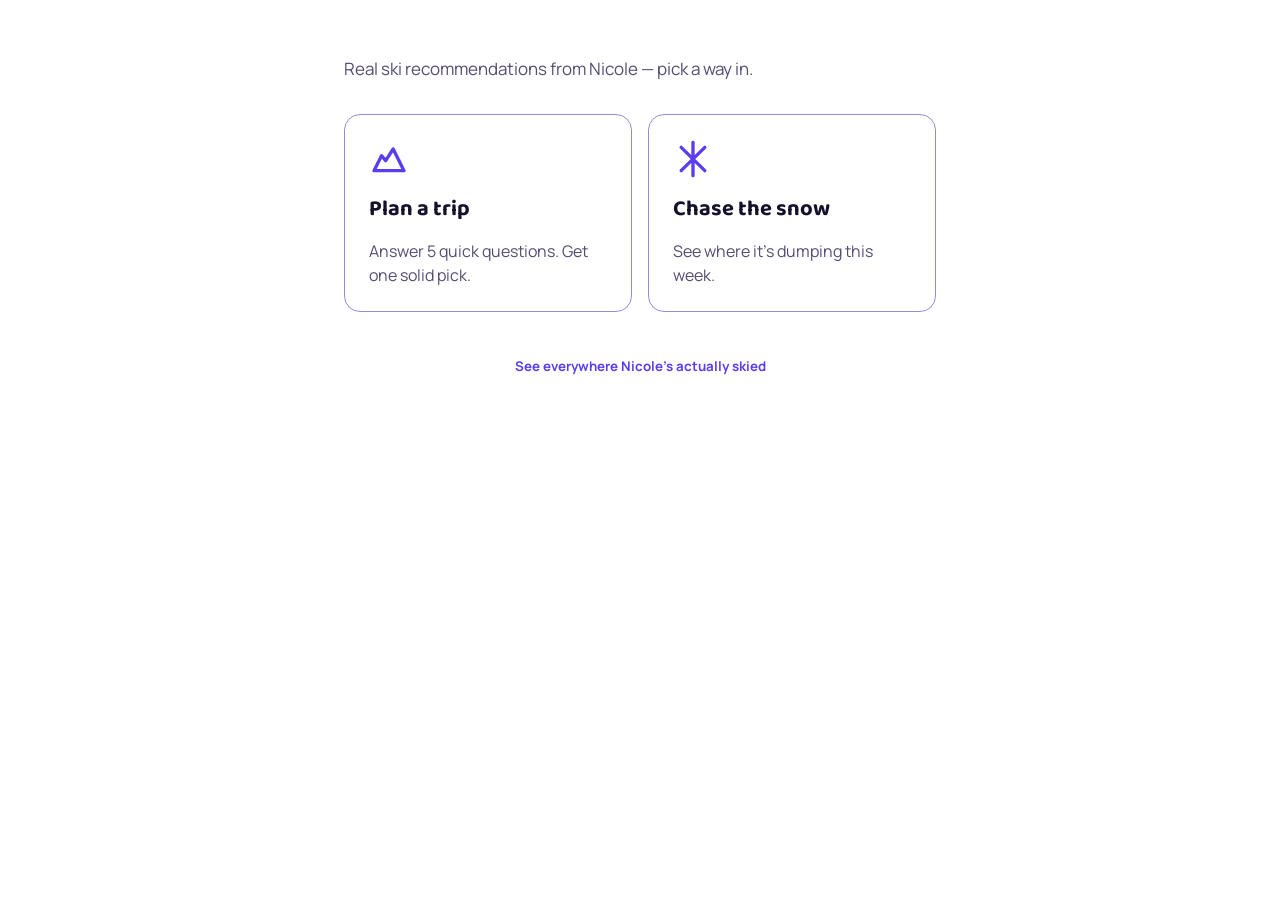
==== rather-be-knee-deep.html @ 970486a0 "Add files via upload" ====
<!doctype html>
<html lang="en">
<head>
<meta charset="utf-8">
<meta name="viewport" content="width=device-width, initial-scale=1">
<title>Rather Be Knee Deep — find your next ski trip</title>
<meta name="description" content="Answer a few quick questions, or see where it's dumping this week — plus everywhere Nicole's actually skied.">

<meta property="og:type" content="website">
<meta property="og:site_name" content="Rather Be Knee Deep">
<meta property="og:title" content="Find your next ski trip">
<meta property="og:description" content="Answer a few quick questions, or see where it's dumping this week — plus everywhere Nicole's actually skied.">
<meta name="twitter:card" content="summary_large_image">
<meta name="twitter:title" content="Find your next ski trip">
<meta name="twitter:description" content="Answer a few quick questions, or see where it's dumping this week — plus everywhere Nicole's actually skied.">

<link rel="preconnect" href="https://fonts.googleapis.com">
<link rel="preconnect" href="https://fonts.gstatic.com" crossorigin>
<link href="https://fonts.googleapis.com/css2?family=Baloo+2:wght@500;600;700;800&family=Manrope:wght@400;500;700&family=IBM+Plex+Mono:wght@500;600&display=swap" rel="stylesheet">

<style>
/* Font fallback stack applies immediately; Google Fonts progressively enhance
   once loaded — the app is fully usable typographically before/without them. */
/* =========================================================================
   Rather Be Knee Deep — styles
   Token architecture: global -> semantic -> component, per visual-system.md
   ========================================================================= */

:root {
  /* Global colour primitives */
  --purple-900: #17102B; --purple-700: #564C72; --purple-500: #9A8ACF;
  --purple-300: #DCD6F0; --purple-100: #F2EFFA;
  --indigo-600: #5B3DF0; --indigo-400: #7F68F3; --indigo-350: #8C78F5;
  --coral-600: #E72400; --coral-500: #FF5A3C;
  --teal-700: #00695C; --teal-600: #008D7B; --teal-400: #00B39A;
  --mint-700: #0B6B4B; --mint-600: #0F8E63; --mint-200: #C9F5DE; --mint-900: #12301F;
  --gold-500: #FFC22B; --gold-700: #75600A; --gold-300: #DCC050;
  --cold-700: #0E7AA6; --cold-600: #0F86B6;
  --warm-700: #AA671A; --warm-600: #C97A1F; --warm-800: #7D4B12;
  --trail-green-700: #1A8655; --trail-green-600: #1C8F5A;
  --trail-blue-600: #1E6FD9; --trail-blue-500: #2E7CE2;
  --night-900: #14101F; --night-800: #1E1830; --night-700: #271F3D;
  --night-500: #675797; --night-300: #2B2440;
  --snow-000: #FFFFFF;
  --mist-100: #F5F2FF; --mist-300: #B8AED6;

  /* Badge-system primitives (badge-system.md §7 "Token evolution") — a
     badge background is a large solid fill, not text, so it runs more
     saturated than the accent.*.text tokens above (those are deliberately
     darkened/desaturated to pass 4.5:1 as running text and would look muddy
     as a sticker). These nine are new global primitives, all neutrals or
     badge-fill variants, none replacing or conflicting with an existing
     semantic token — the badge system borrows the family, not the rules.
     Documented here for the token trail; the badge SVG library itself
     (build/src/badges.js) uses literal hex, not var(), so inline badge
     markup renders identically regardless of stylesheet load timing — see
     badges.js's header comment for why. */
  --mint-500: #16A974; --warm-500: #F0982A; --cold-500: #1AA3DC; --coral-450: #FF4C34;
  --sand-300: #F0C89A; --sand-500: #E0A868; --sand-800: #7A4E28;
  --stone-300: #E7E4DE; --stone-600: #8D897F;
  --brown-700: #6B4423;

  /* Semantic tokens — light mode (default) */
  --bg-page: var(--snow-000);
  --bg-tint: var(--purple-100);
  --bg-surface: var(--snow-000);
  --bg-elevated: var(--snow-000);
  --text-primary: var(--purple-900);
  --text-secondary: var(--purple-700);
  --text-on-brand: #FFFFFF;
  --border-hairline: var(--purple-300);
  --border-interactive: var(--purple-500);
  --border-selected: var(--indigo-600);
  --brand-primary: var(--indigo-600);
  --brand-primary-text: var(--indigo-600);
  --accent-coral-text: var(--coral-600);
  --accent-coral-fill: var(--coral-500);
  --accent-gold: var(--gold-500);
  /* --accent-gold-text: an AA-safe, visually distinct hue for "Nicole's take"
     chip text (M5 fix). This token was referenced by CSS but never defined,
     so it silently fell back to --warm-700 — the exact same colour as the
     crowd-warning flag, defeating the "gold always means Nicole" colour
     rule Jordan (deuteranopia) relies on. gold-700/gold-300 are a deeper,
     more olive/ochre gold than warm-700/warm-600's orange-amber — same
     family as accent.gold, but a distinct, AA-safe hue (raw gold-500 fails
     as text at 1.6:1). */
  --accent-gold-text: var(--gold-700);
  --accent-teal-text: var(--teal-700);
  --accent-mint-text: var(--mint-700);
  --accent-mint-fill: var(--mint-200);
  --accent-cold-text: var(--cold-700);
  --accent-warm-text: var(--warm-700);
  /* --accent-warm-text-tint: M4 contrast fix. --accent-warm-text was
     verified at 4.50:1 against bg.page (white) but the forecast-fallback
     badge actually renders on bg.tint (#F2EFFA), where the same token drops
     to 3.97:1 — below AA. warm-800 clears 4.5:1 on both bg.page and
     bg.tint. */
  --accent-warm-text-tint: var(--warm-800);
  --trail-beginner: var(--trail-green-700);
  --trail-intermediate: var(--trail-blue-600);
  --trail-advanced: var(--text-primary);

  --shadow-sm: 0 1px 2px rgba(23,16,43,0.06), 0 1px 1px rgba(91,61,240,0.05);
  --shadow-md: 0 4px 12px rgba(23,16,43,0.09), 0 2px 4px rgba(91,61,240,0.06);
  --shadow-lg: 0 12px 28px rgba(23,16,43,0.16), 0 4px 10px rgba(91,61,240,0.08);
  --top-highlight: none;

  --radius-sm: 8px; --radius-md: 12px; --radius-lg: 16px; --radius-xl: 20px; --radius-pill: 999px;
  --border-hairline-w: 1px; --border-default-w: 1.5px; --border-selected-w: 2px; --border-focus-w: 3px;

  --dur-instant: 100ms; --dur-fast: 160ms; --dur-base: 220ms; --dur-slow: 360ms;
  --ease-standard: cubic-bezier(0.2, 0, 0, 1);
  --ease-entrance: cubic-bezier(0.16, 1, 0.3, 1);
  --ease-exit: cubic-bezier(0.4, 0, 1, 1);

  --space-1: .25rem; --space-2: .5rem; --space-3: .75rem; --space-4: 1rem;
  --space-5: 1.25rem; --space-6: 1.5rem; --space-8: 2rem; --space-10: 2.5rem;
  --space-12: 3rem; --space-16: 4rem; --space-20: 5rem;

  color-scheme: light;
}

@media (prefers-color-scheme: dark) {
  :root {
    --bg-page: var(--night-900);
    --bg-tint: var(--night-800);
    --bg-surface: var(--night-800);
    --bg-elevated: var(--night-700);
    --text-primary: var(--mist-100);
    --text-secondary: var(--mist-300);
    --border-hairline: var(--night-300);
    --border-interactive: var(--night-500);
    --border-selected: var(--indigo-600);
    --brand-primary: var(--indigo-600);
    /* M4 contrast fix: --indigo-400 (4.61:1) was verified against flat
       bg.page (#14101F) but is actually rendered on bg.tint/elevated
       surfaces (nav active-tab label, "Make your own pick" secondary
       button, "See more of Nicole's picks" link, Nicole's List selected
       filter chip) where it drops to 4.21:1 — below AA. indigo-350 clears
       4.5:1 against night-800 AND night-700, independently verified. */
    --brand-primary-text: var(--indigo-350);
    --accent-coral-text: var(--coral-500);
    --accent-teal-text: var(--teal-600);
    --accent-mint-text: var(--mint-600);
    --accent-gold: var(--gold-500);
    --accent-gold-text: var(--gold-300);
    --accent-cold-text: var(--cold-600);
    --accent-warm-text: var(--warm-600);
    --accent-warm-text-tint: var(--warm-600); /* already ≥4.5:1 on night-800 in dark mode — no separate shift needed */
    --trail-beginner: var(--trail-green-600);
    --trail-intermediate: var(--trail-blue-500);
    --trail-advanced: var(--text-primary);
    --shadow-sm: 0 1px 2px rgba(0,0,0,0.4);
    --shadow-md: 0 4px 12px rgba(0,0,0,0.4);
    --shadow-lg: 0 12px 28px rgba(0,0,0,0.5);
    --top-highlight: 1px solid rgba(245,242,255,0.06);
    color-scheme: dark;
  }
}

/* =========================================================================
   Base / reset
   ========================================================================= */
*, *::before, *::after { box-sizing: border-box; }
html { -webkit-text-size-adjust: 100%; }
body {
  margin: 0;
  background: var(--bg-page);
  color: var(--text-primary);
  font-family: 'Manrope', system-ui, sans-serif;
  font-size: 1rem;
  line-height: 1.5;
  min-height: 100vh;
  overflow-x: hidden;
}
h1, h2, h3, p, dl, dd { margin: 0; }
button { font-family: inherit; color: inherit; }
a { color: var(--brand-primary-text); }
img, svg { display: block; max-width: 100%; }
ul { margin: 0; padding: 0; list-style: none; }
.visually-hidden {
  position: absolute; width: 1px; height: 1px; padding: 0; margin: -1px;
  overflow: hidden; clip: rect(0,0,0,0); white-space: nowrap; border: 0;
}
.skip-link {
  position: absolute; left: var(--space-3); top: -100px; z-index: 200;
  background: var(--brand-primary); color: #fff; padding: var(--space-3) var(--space-4);
  border-radius: var(--radius-md); transition: top var(--dur-fast) var(--ease-standard);
}
.skip-link:focus { top: var(--space-3); }

:focus-visible {
  outline: none;
  box-shadow: 0 0 0 2px var(--bg-page), 0 0 0 5px var(--brand-primary);
  transition: box-shadow var(--dur-instant) var(--ease-standard);
  border-radius: var(--radius-sm);
}

/* Typography tokens */
.display-hero {
  font-family: 'Baloo 2', sans-serif; font-weight: 800;
  font-size: clamp(2rem, 5vw, 2.75rem); line-height: 1.1; letter-spacing: -0.01em;
}
.display-h1 { font-family: 'Baloo 2', sans-serif; font-weight: 700; font-size: clamp(1.625rem, 4vw, 2.125rem); line-height: 1.2; letter-spacing: -0.005em; }
.display-h2 { font-family: 'Baloo 2', sans-serif; font-weight: 700; font-size: clamp(1.3125rem, 3vw, 1.5625rem); line-height: 1.25; letter-spacing: -0.0025em; }
.display-h3 { font-family: 'Baloo 2', sans-serif; font-weight: 600; font-size: clamp(1.0625rem, 2vw, 1.1875rem); line-height: 1.3; }
.body-md { font-family: 'Manrope', sans-serif; font-weight: 400; font-size: 1rem; line-height: 1.5; }
.body-sm { font-family: 'Manrope', sans-serif; font-weight: 500; font-size: .8125rem; line-height: 1.4; }
.label { font-family: 'Manrope', sans-serif; font-weight: 700; font-size: .75rem; line-height: 1.3; letter-spacing: .06em; text-transform: uppercase; }
.data-stat { font-family: 'IBM Plex Mono', monospace; font-weight: 600; font-size: clamp(1.375rem, 3vw, 1.625rem); line-height: 1.2; font-variant-numeric: tabular-nums; }
.data-inline { font-family: 'IBM Plex Mono', monospace; font-weight: 500; font-size: .875rem; line-height: 1.3; font-variant-numeric: tabular-nums; }
.data-label { font-family: 'Manrope', sans-serif; font-weight: 700; font-size: .625rem; line-height: 1.3; letter-spacing: .08em; text-transform: uppercase; color: var(--text-secondary); }

/* =========================================================================
   App shell / nav
   ========================================================================= */
.app-shell { min-height: 100vh; display: flex; flex-direction: column; }
/* C1 fix: 72px was a hardcoded px nav-clearance value while every other
   spacing token in the system is rem-based specifically so it scales with
   zoom (visual-system.md §6). .nav-item's own padding/font-size are
   rem-based and grow at 200% zoom, so a fixed 72px undershot the nav's real
   height and content overlapped it. 4.5rem tracks the same root font-size
   the nav itself scales from. */
.app-main { flex: 1; width: 100%; padding-bottom: calc(4.5rem + var(--space-6)); }
.app-main.no-bottom-nav { padding-bottom: var(--space-6); }
.page-column { max-width: 40rem; margin: 0 auto; padding: var(--space-6) var(--space-4); }
@media (min-width: 768px) { .page-column { padding: var(--space-8) var(--space-6); } }

.top-nav {
  display: none;
}
.bottom-nav {
  position: fixed; left: 0; right: 0; bottom: 0; z-index: 50;
  display: flex; background: var(--bg-surface); border-top: 1.5px solid var(--border-hairline);
  padding-bottom: env(safe-area-inset-bottom, 0);
}
.bottom-nav[hidden] { display: none; }
.nav-item {
  flex: 1; display: flex; flex-direction: column; align-items: center; justify-content: center;
  gap: 2px; min-height: 56px; padding: var(--space-2) var(--space-1);
  background: none; border: none; cursor: pointer; color: var(--text-secondary);
  font-family: 'Manrope', sans-serif; font-weight: 600; font-size: .6875rem;
}
.nav-item[aria-current="page"] { color: var(--brand-primary-text); }
.nav-item svg { width: 22px; height: 22px; }

@media (min-width: 768px) {
  .bottom-nav { display: none; }
  .top-nav {
    display: flex; justify-content: center; gap: var(--space-2);
    background: var(--bg-surface); border-bottom: 1.5px solid var(--border-hairline);
    padding: var(--space-3) var(--space-4);
  }
  .top-nav[hidden] { display: none; }
  .top-nav .nav-item { flex: none; flex-direction: row; min-width: 140px; border-radius: var(--radius-md); }
  .app-main { padding-bottom: var(--space-6); }
}

/* =========================================================================
   Tap-chip / option-card
   ========================================================================= */
.tap-chip {
  display: flex; align-items: center; gap: var(--space-3);
  min-height: 56px; width: 100%; padding: var(--space-3) var(--space-4);
  border-radius: var(--radius-md); border: var(--border-default-w) solid var(--border-interactive);
  background: var(--bg-surface); cursor: pointer; text-align: left;
  transition: box-shadow var(--dur-fast) var(--ease-standard), background-color var(--dur-fast) var(--ease-standard), border-color var(--dur-fast) var(--ease-standard);
}
.tap-chip:hover { border-color: var(--brand-primary); background: var(--bg-tint); box-shadow: var(--shadow-sm); }
.tap-chip--selected {
  border-color: var(--brand-primary); border-width: var(--border-selected-w);
  box-shadow: inset 0 0 0 0 transparent;
  background-color: color-mix(in srgb, var(--brand-primary) 10%, var(--bg-surface));
}
.tap-chip__indicator {
  flex: none; width: 22px; height: 22px; border: 1.5px solid var(--border-interactive);
  display: flex; align-items: center; justify-content: center; color: #fff;
}
.tap-chip__indicator--radio { border-radius: 50%; }
.tap-chip__indicator--check { border-radius: 5px; }
.tap-chip--selected .tap-chip__indicator { background: var(--brand-primary); border-color: var(--brand-primary); }
.tap-chip__indicator svg { width: 13px; height: 13px; opacity: 0; transition: opacity var(--dur-fast) var(--ease-standard); }
.tap-chip--selected .tap-chip__indicator svg { opacity: 1; }
.tap-chip__body { flex: 1; min-width: 0; }
.tap-chip__label { font-family: 'Manrope', sans-serif; font-weight: 400; font-size: 1rem; color: var(--text-primary); }
.tap-chip--selected .tap-chip__label { font-weight: 600; }
.tap-chip__sublabel { font-family: 'Manrope', sans-serif; font-weight: 500; font-size: .8125rem; color: var(--text-secondary); margin-top: 2px; }
.tap-chip:disabled { background: color-mix(in srgb, var(--bg-tint) 60%, transparent); color: var(--text-secondary); border-color: var(--border-hairline); cursor: not-allowed; }

/* C1 fix (200% zoom): fixed device-width media-query breakpoints don't
   react to root-font-size-based zoom — the browser still reports the same
   device px width, so a 2-column rule stayed active even after 200% zoom
   doubled every rem-based padding/font-size, occluding option text behind
   the fixed bottom nav and overflowing the viewport. `auto-fit`/`minmax`
   sizes columns from the actual rendered container width at layout time
   instead of a media query, so it collapses to 1 column automatically
   whenever the real available width shrinks — whether that's a narrow
   device or 200% zoom on a wide one — exactly the pattern visual-system.md
   §6 already used for the stat strip. */
.chip-grid { display: grid; grid-template-columns: 1fr; gap: var(--space-3); }
.chip-grid--2col { grid-template-columns: repeat(auto-fit, minmax(8.75rem, 1fr)); }
.region-grid { display: grid; grid-template-columns: repeat(auto-fit, minmax(8.75rem, 1fr)); gap: var(--space-3); }

@media (prefers-reduced-motion: reduce) {
  .tap-chip { transition: none; }
  .tap-chip__indicator svg { transition: opacity var(--dur-fast) ease; }
}

/* =========================================================================
   Buttons
   ========================================================================= */
.btn {
  display: inline-flex; align-items: center; justify-content: center; gap: var(--space-2);
  min-height: 48px; padding: var(--space-3) var(--space-6);
  border-radius: var(--radius-md); border: 1.5px solid transparent;
  font-family: 'Manrope', sans-serif; font-weight: 700; font-size: 1rem;
  cursor: pointer; transition: background-color var(--dur-fast) var(--ease-standard), opacity var(--dur-fast) var(--ease-standard);
}
.btn-primary { background: var(--brand-primary); color: #fff; }
.btn-primary:hover { background: color-mix(in srgb, var(--brand-primary) 88%, black); }
.btn-secondary { background: transparent; color: var(--brand-primary-text); border-color: var(--border-interactive); }
.btn-secondary:hover { background: var(--bg-tint); }
.btn-text {
  background: none; border: none; color: var(--brand-primary-text); font-weight: 700;
  min-height: 44px; padding: var(--space-2) var(--space-1); cursor: pointer;
}
.btn:disabled { opacity: .5; cursor: not-allowed; }
.btn-block { width: 100%; }
.btn svg { width: 20px; height: 20px; flex: none; }
.inline-icon-sm { display: inline-flex; width: 12px; height: 12px; vertical-align: -1px; }
.inline-icon-sm svg { width: 100%; height: 100%; }

/* =========================================================================
   Progress indicator
   ========================================================================= */
.progress-wrap { display: flex; align-items: center; gap: var(--space-3); margin-bottom: var(--space-6); }
.progress-label { flex: none; font-family: 'Manrope', sans-serif; font-weight: 500; font-size: .8125rem; color: var(--text-secondary); white-space: nowrap; }
.progress-track { flex: 1; display: flex; gap: 4px; }
.progress-segment { flex: 1; height: 6px; border-radius: var(--radius-pill); background: var(--bg-tint); position: relative; overflow: visible; }
.progress-segment__fill {
  position: absolute; inset: 0; border-radius: var(--radius-pill); background: var(--brand-primary);
  transform: scaleX(0); transform-origin: left; transition: transform var(--dur-fast) var(--ease-standard);
}
.progress-segment--complete .progress-segment__fill, .progress-segment--current .progress-segment__fill { transform: scaleX(1); }
.progress-segment__dot {
  position: absolute; top: -6px; left: 50%; width: 6px; height: 6px; margin-left: -3px;
  border-radius: 50%; background: var(--brand-primary); opacity: 0; transition: opacity var(--dur-fast) var(--ease-standard);
}
.progress-segment--current .progress-segment__dot { opacity: 1; }
@media (prefers-reduced-motion: reduce) {
  .progress-segment__fill, .progress-segment__dot { transition: none; }
}

/* =========================================================================
   Quiz step transitions
   ========================================================================= */
.quiz-step { will-change: transform, opacity; }
.quiz-step--out-forward { animation: qs-out-fwd 160ms cubic-bezier(.4,0,1,1) both; }
.quiz-step--in-forward { animation: qs-in-fwd 200ms cubic-bezier(.16,1,.3,1) both; }
.quiz-step--out-backward { animation: qs-out-bwd 160ms cubic-bezier(.4,0,1,1) both; }
.quiz-step--in-backward { animation: qs-in-bwd 200ms cubic-bezier(.16,1,.3,1) both; }
@keyframes qs-out-fwd { to { opacity: 0; transform: translateX(-16px); } }
@keyframes qs-in-fwd { from { opacity: 0; transform: translateX(16px); } to { opacity: 1; transform: translateX(0); } }
@keyframes qs-out-bwd { to { opacity: 0; transform: translateX(16px); } }
@keyframes qs-in-bwd { from { opacity: 0; transform: translateX(-16px); } to { opacity: 1; transform: translateX(0); } }
@media (prefers-reduced-motion: reduce) {
  .quiz-step--out-forward, .quiz-step--out-backward { animation: qs-fade-out 160ms ease both; }
  .quiz-step--in-forward, .quiz-step--in-backward { animation: qs-fade-in 160ms ease both; }
  @keyframes qs-fade-out { to { opacity: 0; } }
  @keyframes qs-fade-in { from { opacity: 0; } to { opacity: 1; } }
}

.quiz-card { display: flex; flex-direction: column; gap: var(--space-5); }
.quiz-title { margin-bottom: var(--space-1); }
.quiz-helper { color: var(--text-secondary); }
.quiz-nav { display: flex; justify-content: space-between; align-items: center; gap: var(--space-3); margin-top: var(--space-4); }

/* =========================================================================
   Splash
   ========================================================================= */
.splash { display: flex; flex-direction: column; gap: var(--space-8); padding-top: var(--space-6); }
.splash-eyebrow { color: var(--text-secondary); font-family: 'Manrope', sans-serif; font-size: 1.0625rem; max-width: 32rem; }
.splash-modes { display: grid; grid-template-columns: 1fr; gap: var(--space-4); }
@media (min-width: 560px) { .splash-modes { grid-template-columns: 1fr 1fr; } }
.mode-card {
  display: flex; flex-direction: column; gap: var(--space-3); text-align: left;
  padding: var(--space-6); border-radius: var(--radius-lg); border: var(--border-default-w) solid var(--border-interactive);
  background: var(--bg-surface); cursor: pointer; min-height: 160px;
  transition: box-shadow var(--dur-fast) var(--ease-standard), border-color var(--dur-fast) var(--ease-standard), background-color var(--dur-fast) var(--ease-standard);
}
.mode-card:hover { border-color: var(--brand-primary); box-shadow: var(--shadow-md); background: var(--bg-tint); }
.mode-card__icon { width: 40px; height: 40px; color: var(--brand-primary-text); }
.mode-card__label { font-family: 'Baloo 2', sans-serif; font-weight: 700; font-size: 1.375rem; }
.mode-card__support { color: var(--text-secondary); }
.splash-footer { text-align: center; }

/* =========================================================================
   Result card — the shareable product
   ========================================================================= */
.result-wrap { max-width: 30rem; margin: 0 auto; padding: var(--space-4); }
@media (min-width: 768px) { .result-wrap { padding: var(--space-6) 0; } }
.result-card {
  background: var(--bg-surface); border-radius: var(--radius-xl); box-shadow: var(--shadow-lg);
  border: var(--border-default-w) solid var(--border-hairline); border-top: var(--top-highlight, var(--border-default-w) solid var(--border-hairline));
  padding: var(--space-5);
}
@media (min-width: 768px) { .result-card { padding: var(--space-8); } }
.attribution { display: flex; align-items: center; gap: var(--space-2); margin-bottom: var(--space-4); }
.attribution__mark { width: 20px; height: 20px; color: var(--brand-primary-text); flex: none; }
.attribution__word { color: var(--text-secondary); }
.result-eyebrow { color: var(--text-secondary); margin-bottom: var(--space-1); }
/* Badge panel — replaces the old wide-landscape illustration-panel. A
   circular die-cut badge has different proportions than the 4:3 illustration
   it replaces (badge-system.md's own framing: "the result card was designed
   around a wide landscape image and a circular badge has different
   proportions"), so this isn't a straight class-for-class swap: instead of
   a full-width rectangle with the image cropped to fill it (`object-fit:
   cover`, which would slice a circle into an off-centre oval), the panel is
   a centered flex stage the badge sits on top of, at its own fixed
   diameter, on a soft tint background so the die-cut edge — including the
   spec's own hairline keyline — reads clearly against the card. Sized at
   the spec's ~200px hero-card scale (badge-system.md §8 "Legibility at
   scale"), with a smaller floor on the narrowest supported width so the
   badge and its surrounding padding never exceed the 320px card. */
.badge-panel {
  display: flex; align-items: center; justify-content: center;
  border-radius: var(--radius-lg); border: var(--border-default-w) solid var(--border-hairline);
  padding: var(--space-4) 0; margin-bottom: var(--space-5); background: var(--bg-tint);
}
/* Tightened per design review (2026-08-03): the badge previously sized off
   viewport width (42vw) against a panel whose actual width tracks the card's
   own padding, not the viewport directly — at 390px that put the badge at
   roughly half the panel's width, leaving a wide ring of dead `--bg-tint`
   space on every side. Sizing off the panel's own content box (%, not vw)
   is the correct relative unit here — the badge now claims most of its
   container regardless of how card/wrap padding shifts at any width, and a
   fixed 1:1 `aspect-ratio` (matching the badge's own 240x240 viewBox) keeps
   height in lockstep with width without a second, independently-guessed
   clamp. Ceiling stays at badge-system.md §8's own 200px hero-card scale —
   this fix reaches that size sooner/more reliably, it doesn't exceed it. */
.badge-panel svg { width: clamp(168px, 78%, 200px); aspect-ratio: 1 / 1; height: auto; display: block; }
@media (min-width: 600px) { .badge-panel svg { width: 200px; height: 200px; } }
.result-headline { margin-bottom: var(--space-5); }
.result-headline .resort-name { color: var(--brand-primary-text); }
.result-headline .location { display: block; color: var(--text-secondary); font-family: 'Manrope', sans-serif; font-weight: 500; font-size: .9375rem; margin-top: var(--space-1); }
.reason-heading { margin-bottom: var(--space-3); }
.reason-list { display: flex; flex-direction: column; gap: var(--space-3); margin-bottom: var(--space-5); }
.reason-bullet { display: flex; gap: var(--space-3); align-items: flex-start; }
.reason-bullet__icon { flex: none; width: 22px; height: 22px; color: var(--brand-primary-text); margin-top: 1px; }
.reason-bullet__text { color: var(--text-primary); }

/* Zoom-round fix: same fixed-px-track bug the C1/critical-fix-#4 pass closed
   for .chip-grid--2col/.region-grid (styles.css, "C1 fix" above), just missed
   on this sibling component built the same round. `minmax(84px, 1fr)` didn't
   grow with root font-size, so at 200% zoom the grid still tried to fit as
   many ~84px-wide (now visually ~42px-equivalent) tracks as before, and
   adjacent tiles' now-much-larger text painted directly on top of each
   other ("2,100ft" over "SKIABLE ACRES") instead of wrapping to fewer
   columns. 5.25rem is the same 84px at the 16px default root, but scales
   with zoom exactly like chip-grid's 8.75rem does. */
.stat-strip {
  display: grid; grid-template-columns: repeat(auto-fit, minmax(5.25rem, 1fr));
  border: var(--border-hairline-w) solid var(--border-hairline); border-radius: var(--radius-md);
  margin-bottom: var(--space-5); overflow: hidden;
}
/* Rebalance (design review, 2026-08-03): this shared class has two call
   sites with genuinely different item-count shapes — the header numeric
   strip always has exactly 4 tiles (vertical drop, skiable acres, average
   snowfall, cost — "Cost" is unconditional, `resort.cost_tier || "—"` in
   buildStatStrip), the terrain-mix strip below it has 1 (null-data
   fallback) or 3. The old fixed `repeat(3,1fr)`/`repeat(4,1fr)` breakpoint
   overrides here forced *every* `.stat-strip` onto the same column count
   regardless of how many tiles it actually held, which defeats
   `auto-fit`'s own built-in behavior of collapsing genuinely-empty tracks —
   the terrain strip's 3 items got stretched into a 4-column track at
   768px+, leaving a permanent empty fourth cell, the same "lone orphan"
   bug class as the header strip's mobile case. Removing the fixed
   overrides here and leaving plain `auto-fit(minmax(5.25rem,1fr))` in place
   lets the terrain strip reflow correctly at any width with no explicit
   breakpoint needed — however many tiles it has, unused tracks collapse to
   zero instead of rendering as a gap. The header strip needs a different,
   item-count-aware treatment (`--quad`, below) precisely because auto-fit's
   width-based column guessing can't guarantee an even 2x2 for a always-4
   grid at in-between widths the way an explicit `repeat()` can. */
/* minmax(0, 1fr), not bare 1fr: a bare `1fr` track is `minmax(auto, 1fr)`,
   and `auto`'s floor is the item's min-content width — at 200% zoom
   (`.stat-tile__value`'s font-size clamp bottoms out at its rem-based
   floor, not its vw-based preferred value, so it grows substantially) a
   tile's own text can force its track wider than the viewport has room
   for, the exact zoom-overflow bug class this file's other grids were
   already fixed against. `minmax(0, 1fr)` lets the track shrink below that
   content size instead; paired with `.stat-tile`'s own `min-width: 0`
   below (needed because a flex/grid item's default automatic minimum size
   is its content size, not zero — the same fix `min-width:0` already
   applies elsewhere in this file for exactly this reason) and
   `.stat-tile__value`'s `overflow-wrap: anywhere` so an unbroken token
   like "3,000" can still wrap as a last resort rather than overflow. */
.stat-strip--quad { grid-template-columns: repeat(2, minmax(0, 1fr)); }
@media (min-width: 600px) {
  .stat-strip--quad { grid-template-columns: repeat(4, minmax(0, 1fr)); }
  .stat-strip--quad .stat-tile:nth-child(2n) { border-right: var(--border-hairline-w) solid var(--border-hairline); }
  .stat-strip--quad .stat-tile:nth-child(3n) { border-right: var(--border-hairline-w) solid var(--border-hairline); }
  .stat-strip--quad .stat-tile:nth-child(4n) { border-right: none; }
}
.stat-tile {
  padding: var(--space-3) var(--space-3); border-right: var(--border-hairline-w) solid var(--border-hairline);
  border-bottom: var(--border-hairline-w) solid var(--border-hairline); min-height: 76px; min-width: 0;
  display: flex; flex-direction: column; justify-content: center; gap: 2px;
}
.stat-tile:nth-child(2n) { border-right: none; }
@media (min-width: 600px) { .stat-tile { border-right: var(--border-hairline-w) solid var(--border-hairline); } .stat-tile:nth-child(3n) { border-right: none; } }
@media (min-width: 768px) { .stat-tile:nth-child(3n) { border-right: var(--border-hairline-w) solid var(--border-hairline); } .stat-tile:nth-child(4n) { border-right: none; } }
.stat-tile__value { color: var(--text-primary); overflow-wrap: anywhere; }
.stat-tile__value .unit { font-family: 'IBM Plex Mono', monospace; font-weight: 500; font-size: .8125rem; margin-left: 2px; }
.stat-tile__value--null { color: var(--text-secondary); }
.stat-tile__sublabel { color: var(--text-secondary); font-family: 'Manrope', sans-serif; font-size: .75rem; }

/* Ski-school evidence disclosure (heuristic-evaluation.md, H2/H6/H10 major
   finding) — an expand-in-place pattern, matching the one already used well
   elsewhere (Nicole's List hot-take preview), rather than a bare label with
   nothing behind it. */
.stat-tile--expandable { padding: 0; }
.stat-tile__expand-btn {
  display: flex; align-items: center; justify-content: space-between; gap: var(--space-2);
  width: 100%; min-height: 44px; padding: var(--space-3); background: none; border: none; cursor: pointer;
  font-family: inherit; text-align: left; color: inherit;
}
.stat-tile__expand-icon { flex: none; width: 16px; height: 16px; color: var(--text-secondary); transition: transform var(--dur-fast) var(--ease-standard); }
.stat-tile__expand-btn[aria-expanded="true"] .stat-tile__expand-icon,
.notes-row__expand-btn[aria-expanded="true"] .stat-tile__expand-icon { transform: rotate(180deg); }
@media (prefers-reduced-motion: reduce) { .stat-tile__expand-icon { transition: none; } }
.stat-tile__basis { color: var(--text-secondary); padding: 0 var(--space-3) var(--space-3); }

/* "Notes" tier (design-critic.md finding 4 fix) — the prose-length fields
   (Crowds, Pass, Ski school, Off the mountain) as a label/value list rather
   than cells forced into a symmetrical grid. Each row's height comes only
   from its own content, so a 7-word caption next to a 2-word one no longer
   produces a shared, uneven row height or a dangling empty grid cell. */
.notes-list { display: flex; flex-direction: column; margin: 0; margin-top: var(--space-3); }
/* Zoom-round fix: the label column was `minmax(5.5rem, 30%)` — a rem-based
   minimum paired with a percentage maximum. Those two bounds don't scale
   together: the row's own pixel width is bounded by the (roughly
   zoom-invariant) viewport, so the 30% maximum stays roughly constant in
   real px regardless of zoom, while 5.5rem doubles at 200% zoom exactly
   like every other rem value in this file. Once the minimum exceeds the
   maximum, CSS grid resolves `minmax()` to the minimum outright (the
   maximum is dropped) — so at 200% zoom the label column ballooned to
   ~176px of a ~244px-wide row, leaving the value column so little space
   that ordinary values ("Usually crowded", "Ikon pass") wrapped one or two
   letters per line: technically zero overflow, but genuinely illegible,
   the same failure mode as the overlap bug just via wrapping instead of
   collision. A single percentage (no rem floor) keeps both columns a
   stable proportion of the row at every zoom level — the label is already
   designed to wrap onto 2-3 lines when it needs to ("Off the mountain"
   already does at normal widths), so there's no regression in letting it
   do that consistently instead of forcing extra width for itself. */
.notes-row {
  display: grid; grid-template-columns: 30% 1fr; gap: var(--space-3);
  align-items: baseline; padding: var(--space-3) 0; border-bottom: var(--border-hairline-w) solid var(--border-hairline);
}
.notes-row:first-child { border-top: var(--border-hairline-w) solid var(--border-hairline); }
.notes-row dt, .notes-row dd { margin: 0; }
/* Grid items default to `min-width: auto` (their content's min-content
   width, not zero) — once a value like "Independent (no multi-resort pass)"
   contains a word wider than its now-stable ~70% column, `min-width: 0`
   lets the column actually shrink to the space the grid gives it instead of
   growing the track to fit the word; `overflow-wrap` then wraps (rather
   than overflows) that one still-too-long word. */
.notes-row dd { color: var(--text-primary); min-width: 0; overflow-wrap: break-word; }
.notes-row__expand-btn {
  display: flex; align-items: center; gap: var(--space-2); width: 100%; min-height: 44px; padding: 0;
  background: none; border: none; cursor: pointer; font-family: inherit; font-size: 1rem; text-align: left; color: inherit;
  /* Zoom-round fix: a flex container's children default to `min-width: auto`
     (content-based) and this button never set `flex-wrap`, so once the
     label column's rem-based minimum (above) leaves this button very little
     room at 200% zoom, its own two children (the label text and the fixed
     16px chevron) refused to shrink below their combined min-content width
     and — with no wrap allowed — the chevron visibly escaped the button's
     box entirely rather than wrapping under the text. `min-width: 0` lets
     the button itself actually take the narrow width it's given;
     `flex-wrap: wrap` is the guaranteed fallback if that's still not enough
     room (chevron drops to its own line rather than escaping sideways). */
  min-width: 0; flex-wrap: wrap;
}
.notes-row__expand-btn > span:first-child { min-width: 0; overflow-wrap: break-word; }
.notes-row__expand-btn .stat-tile__basis, .notes-row .stat-tile__basis { padding: var(--space-2) 0 0; }

.footer-cta { display: flex; flex-direction: column; gap: var(--space-3); align-items: stretch; padding-top: var(--space-2); }
.footer-cta .btn-text { text-align: center; }

/* =========================================================================
   Nicole's Hot Take block
   ========================================================================= */
.hot-take {
  background: var(--bg-tint); border-radius: var(--radius-lg); border: var(--border-default-w) solid var(--accent-gold);
  padding: var(--space-4) var(--space-5); margin-bottom: var(--space-5); position: relative; overflow: hidden;
}
.hot-take__header { display: flex; align-items: center; gap: var(--space-2); margin-bottom: var(--space-3); }
.hot-take__avatar {
  width: 26px; height: 26px; border-radius: 50%; background: var(--accent-gold); color: var(--purple-900);
  display: flex; align-items: center; justify-content: center; font-family: 'Baloo 2', sans-serif; font-weight: 600; font-size: .9375rem; flex: none;
}
.hot-take__label { color: var(--text-secondary); flex: 1; }
.hot-take__rating { color: var(--text-primary); }
.hot-take__quote-mark { position: absolute; top: -6px; left: var(--space-3); font-family: 'Baloo 2', sans-serif; font-size: 4.5rem; color: var(--accent-gold); opacity: .15; line-height: 1; pointer-events: none; }
.hot-take__body { font-family: 'Manrope', sans-serif; font-size: 1.0625rem; line-height: 1.55; color: var(--text-primary); position: relative; }
.hot-take__attribution { display: block; margin-top: var(--space-3); color: var(--text-secondary); font-family: 'Manrope', sans-serif; font-size: .8125rem; }

/* =========================================================================
   Range Readout
   ========================================================================= */
.range-readout { margin-bottom: var(--space-5); border-top: var(--border-hairline-w) solid var(--border-hairline); padding-top: var(--space-5); }
.range-readout__heading { margin-bottom: var(--space-1); }
.range-readout__subline { color: var(--text-secondary); margin-bottom: var(--space-4); }
.range-track { display: flex; gap: 2px; margin: 3.5rem 0 var(--space-2); position: relative; }
.range-seg { flex: 1; height: 8px; border-radius: 2px; position: relative; }
.range-seg__glyph { position: absolute; top: 14px; left: 50%; transform: translateX(-50%); width: 12px; height: 12px; }
.range-bridge-wrap { position: absolute; left: 0; right: 0; top: -10px; height: 6px; }
/* The bridge is one continuous sweep (single transform, per motion-spec §5.1 —
   "one confident, continuous sweep... not two separately animated pieces"),
   but it's painted as two adjoining halves so the strong side can render
   solid while the weak side renders dashed/desaturated — the visual literally
   mirrors the min-max "worse of the two ends" logic instead of hiding it. */
.range-bridge {
  position: absolute; inset: 0; display: flex;
  transform: scaleX(0); transform-origin: left; transition: transform 220ms var(--ease-standard);
}
.range-bridge.is-revealed { transform: scaleX(1); }
.range-bridge__half { flex: 1 1 50%; height: 6px; background: var(--brand-primary); }
.range-bridge__half--floor { border-radius: 3px 0 0 3px; }
.range-bridge__half--ceiling { border-radius: 0 3px 3px 0; }
.range-bridge__half--weak { background: repeating-linear-gradient(90deg, var(--border-interactive) 0 6px, transparent 6px 10px); }
.range-pin {
  position: absolute; top: -38px; display: flex; flex-direction: column; align-items: center; gap: 4px;
  opacity: 0; transition: opacity 120ms var(--ease-standard); transform: translateX(-50%);
  /* Zoom-round fix: without an explicit width here, this flex container
     shrink-wraps to its widest child — the flag, which needs a fixed
     `width` of its own (see .range-pin__flag below) to avoid a separate
     shrink-to-fit bug. That coupling meant this container's own *box*
     (translateX(-50%)'d the same as the flag) still bled past the viewport
     at an edge anchor even after the edge-start/edge-end modifiers
     corrected the flag's own rendered position — an invisible box, but
     still real geometry that grows scrollable overflow. Pinning this
     container to the marker's own width decouples the two: the flag (below)
     still renders whatever width/position it needs to (a flex cross-axis
     item isn't clipped to an undersized container), it just no longer
     drags this element's own layout box along with it.
  */
  width: 14px;
}
.range-pin.is-revealed { opacity: 1; }
/* Zoom-round fix: at 200% zoom (root font-size scaled the same way the rest
   of the type system is, per this file's zoom-fix comments above), the
   floor/ceiling pin labels are positioned off percentage-based anchors that
   don't move, while the label text itself grows in real px as a rem-sized
   font. For most floor/ceiling pairs there's enough anchor-to-anchor
   distance to absorb that growth; for the narrowest possible pair (adjacent
   tiers, e.g. "Never skied" next to "Beginner") there isn't, and the two
   labels render as one garbled overlapping string. `.range-track--tight`
   (added in JS only when floor/ceiling are adjacent — the same "narrowest
   possible gap" condition diagnosed in the review) moves the ceiling label
   to its own vertical band below the track — two labels in different
   vertical bands can never collide horizontally no matter how wide either
   one renders.
   `.range-pin__flag` itself needs a fixed `width` here, not `max-width`: the
   ceiling pin sits at `left: 100%` of its wrapper with nothing to its right,
   and the floor pin at `left: 0%` with nothing to its left — an
   absolutely-positioned, auto-width element in that position shrink-to-fits
   against essentially zero *available* space on the open side. With
   `white-space: normal` that starved shrink-to-fit collapsed "Expert" into a
   vertical single-letter column even at 100% zoom (a real regression caught
   in this round's own screenshot re-check, not a pre-existing bug) — a fixed
   width sidesteps the shrink-to-fit calculation entirely, so wrapping only
   ever happens because the text is actually too long for the box, never
   because the box had nothing to size itself against. */
.range-pin__flag {
  font-family: 'Manrope', sans-serif; font-weight: 700; font-size: .6875rem; color: var(--text-primary);
  width: 6.5rem; white-space: normal; overflow-wrap: break-word; text-align: center; line-height: 1.25;
}
/* Zoom-round fix, edge case found re-verifying the fix above: the outer
   `.range-pin` stays centered on its anchor via `translateX(-50%)` (it must
   — the marker inside it has to sit precisely on the anchor point), but a
   floor pin at the track's own 0% start or a ceiling pin at its 100% end
   (e.g. "Never skied" / "Expert" — common, not just the tight-range case)
   has nothing beyond that edge for a *centered* label to bleed into: half
   the flag's fixed width spilled past the edge of the track, the card, and
   at 200% zoom the viewport itself (confirmed via a per-element viewport
   -containment check, not just page scrollWidth). These two modifiers
   counter-shift the flag only (never the marker) so the label instead grows
   inward from the edge it sits on. */
.range-pin--edge-start .range-pin__flag { transform: translateX(50%); text-align: left; }
.range-pin--edge-end .range-pin__flag { transform: translateX(-50%); text-align: right; }
.range-pin__marker { width: 14px; height: 14px; background: var(--brand-primary); flex: none; }
.range-pin__marker--circle { border-radius: 50%; }
.range-pin__marker--diamond { transform: rotate(45deg); border-radius: 2px; }
.range-track--tight { margin-bottom: 4.5rem; }
.range-track--tight .range-pin--ceiling {
  top: auto; bottom: -2.75rem; flex-direction: column-reverse;
}
.range-warning { display: flex; align-items: center; gap: 4px; font-size: .6875rem; color: var(--accent-warm-text); font-weight: 700; white-space: nowrap; }
.range-sentences { display: flex; flex-direction: column; gap: var(--space-2); margin-top: var(--space-6); }
.range-sentences p { color: var(--text-primary); }
.range-sentences strong { font-weight: 700; }
@media (prefers-reduced-motion: reduce) { .range-bridge, .range-pin { transition: none; } }

/* =========================================================================
   Chase-the-Snow
   ========================================================================= */
.chase-controls { display: flex; flex-wrap: wrap; gap: var(--space-3); margin-bottom: var(--space-5); align-items: center; }
/* Zoom-round fix: a flex item with the default `flex: 0 1 auto` sizes to its
   own content (shrink-to-fit), not to the row it's wrapping onto — so the
   native <select> inside this item (app-chase.js) could grow past the
   viewport at 200% zoom with nothing above it in the ancestor chain ever
   capping it against real available width, even with max-width:100% on the
   select itself (that 100% just resolves against this same shrink-to-fit
   parent, which happily grows to match). Forcing this item to *always* claim
   the full flex-row width breaks that circular sizing and matches the
   layout's own visual intent already visible at 100% zoom (the origin
   picker already reads as a full-width row, not an inline control). */
#chase-origin-control { flex: 1 1 100%; min-width: 0; }
.freshness-badge { display: inline-flex; align-items: center; gap: var(--space-2); padding: var(--space-2) var(--space-3); border-radius: var(--radius-pill); background: var(--bg-tint); margin-bottom: var(--space-4); }
.freshness-badge svg { width: 16px; height: 16px; flex: none; }
.freshness-badge--fallback { border: 1.5px solid var(--accent-warm-text); }
.freshness-badge--fallback .freshness-badge__text { color: var(--accent-warm-text-tint); font-weight: 700; }
.escalation-note { color: var(--text-secondary); margin-top: var(--space-2); }

.chase-list { display: flex; flex-direction: column; }
/* Zoom-round fix: `align-items: center` vertically centers `.chase-row__rank`
   and `.chase-row__badge` against the row's own cross-axis size — fine when
   `.chase-row__main` (the resort name/region/flags) is a single line, but at
   200% zoom a longer name (e.g. "Whistler Blackcomb", "Revelstoke Mountain
   Resort") wraps to two lines and grows the row's height, and a centered
   badge can then land squarely on top of the wrapped second line instead of
   staying clear of it (confirmed: "Typical season" overlapping "Blackcomb").
   `flex-start` keeps rank/badge pinned to the top of the row regardless of
   how tall the name grows — identical at normal zoom (names are one line),
   and never collides once one side wraps taller than the other. */
.chase-row {
  display: flex; align-items: flex-start; gap: var(--space-4); min-height: 72px; padding: var(--space-3) var(--space-1);
  border-bottom: var(--border-hairline-w) solid var(--border-hairline); cursor: pointer; text-decoration: none; color: inherit;
  border-radius: var(--radius-sm);
  transition: background-color var(--dur-fast) var(--ease-standard);
}
.chase-row:hover, .chase-row:focus-visible { background: var(--bg-tint); }
/* Resort badge avatar, list-row scale (badge-system.md §8: 96px = "list
   row"). Replaces the plain numbered-circle rank indicator as the row's
   leading visual — the rank number itself moves into a small pill overlaid
   on the badge's own corner rather than disappearing, so "row 1 vs row 2"
   is still a glance-able visual distinction, not just a v>0 ordered-list
   semantic one. `position:relative` container so the rank pill can anchor
   to it without affecting row flow. */
/* Zoom-round fix (this round): the narrowest-viewport avatar size started at
   56px, which — combined with the row's two rem-based flex gaps doubling at
   200% zoom (root font-size 32px) — squeezed `.chase-row__badge`'s existing
   6rem max-width column 2px past the 390px viewport (confirmed:
   `.chase-row__badge` was already the tightest element in this row before
   the avatar existed at all; the avatar just consumed the last couple of
   spare px). 44px avoids the squeeze with margin to spare while staying
   clearly legible as a small badge. */
.chase-row__avatar { flex: none; width: 44px; height: 44px; position: relative; }
@media (min-width: 480px) { .chase-row__avatar { width: 72px; height: 72px; } }
@media (min-width: 700px) { .chase-row__avatar { width: 96px; height: 96px; } }
.chase-row__avatar svg { width: 100%; height: 100%; display: block; }
.chase-row__rank {
  position: absolute; right: -3px; bottom: -3px; flex: none; width: 20px; height: 20px; border-radius: 50%;
  background: var(--bg-surface); border: var(--border-default-w) solid var(--border-hairline); box-shadow: var(--shadow-sm);
  display: flex; align-items: center; justify-content: center; font-family: 'IBM Plex Mono', monospace; font-weight: 700; font-size: .625rem;
}
@media (min-width: 480px) { .chase-row__rank { right: -4px; bottom: -4px; width: 24px; height: 24px; font-size: .6875rem; } }
/* Zoom-round fix: `.chase-row__main` correctly shrinks (`min-width: 0`), but
   `.chase-row__badge` is `flex: none` with nothing capping its own natural
   width — at 200% zoom, "next 7 days" alone needs ~140px on one line, and an
   unconstrained flex:none item claims that in full rather than wrapping,
   squeezing main down to a genuinely unusable ~34px in the worst rows
   (confirmed). At that width even a single word like "Baker" can't wrap
   (no break opportunity within a word) and overflows main's own box
   sideways, straight into the badge column it was just squeezed to make
   room for. `max-width` here lets the badge's own text wrap onto a second
   line instead of holding its single-line width hostage; `overflow-wrap` on
   the name/region/reason is the same defensive backstop used elsewhere in
   this round for any single word that's still too long for its box. */
.chase-row__main { flex: 1; min-width: 0; }
.chase-row__name { color: var(--text-primary); overflow-wrap: break-word; }
.chase-row__region { color: var(--text-secondary); display: block; overflow-wrap: break-word; }
.chase-row__reason { color: var(--text-secondary); margin-top: 2px; overflow-wrap: break-word; }
.chase-row__flags { display: flex; flex-wrap: wrap; gap: var(--space-2); margin-top: var(--space-2); }
.chase-flag { display: inline-flex; align-items: center; gap: 4px; font-size: .75rem; font-weight: 600; }
.chase-flag--crowd { color: var(--accent-warm-text); }
.chase-flag--nicole { color: var(--accent-gold-text); }
.chase-flag svg { width: 14px; height: 14px; }
.chase-row__badge { flex: none; text-align: right; max-width: 6rem; }
.forecast-badge { display: flex; flex-direction: column; align-items: flex-end; gap: 2px; }
.forecast-badge__top { display: flex; align-items: center; gap: 4px; }
.forecast-badge__icon { width: 16px; height: 16px; flex: none; }
.forecast-badge__inches { font-family: 'IBM Plex Mono', monospace; font-weight: 600; }
.forecast-badge__desc { font-size: .75rem; color: var(--text-secondary); overflow-wrap: break-word; }
.chase-row--excluded { opacity: .55; }

.canada-divider {
  background: var(--bg-tint); border-radius: var(--radius-lg); padding: var(--space-5);
  margin: var(--space-6) 0 var(--space-4); display: flex; gap: var(--space-3); align-items: flex-start;
}
.canada-divider__icon { flex: none; width: 28px; height: 28px; color: var(--text-secondary); }
.canada-divider__body p { color: var(--text-secondary); margin-top: var(--space-1); }
.typical-season-tag {
  font-family: 'Manrope', sans-serif; font-weight: 700; font-size: .625rem; letter-spacing: .08em; text-transform: uppercase;
  color: var(--text-secondary); display: block;
}

/* =========================================================================
   Skeleton loading
   ========================================================================= */
.skeleton-row { height: 72px; border-radius: var(--radius-md); margin-bottom: var(--space-3); position: relative; overflow: hidden; background: var(--bg-tint); }
.skeleton-row::after {
  content: ''; position: absolute; inset: 0; transform: translateX(-100%);
  background: linear-gradient(90deg, transparent, rgba(255,255,255,.35), transparent);
  animation: skeleton-sweep 1400ms linear infinite;
}
@keyframes skeleton-sweep { to { transform: translateX(100%); } }
@media (prefers-reduced-motion: reduce) { .skeleton-row::after { animation: none; display: none; } }
.loading-state { display: flex; flex-direction: column; align-items: center; gap: var(--space-3); padding: var(--space-8) 0; text-align: center; }
.loading-state .btn { margin-top: var(--space-2); }
.loading-spinner { width: 28px; height: 28px; border-radius: 50%; border: 3px solid var(--bg-tint); border-top-color: var(--brand-primary); animation: spin 900ms linear infinite; }
@keyframes spin { to { transform: rotate(360deg); } }
@media (prefers-reduced-motion: reduce) { .loading-spinner { animation: spin 1600ms linear infinite; } }

/* =========================================================================
   Nicole's list
   ========================================================================= */
.nicoleslist-filters { display: flex; flex-wrap: wrap; gap: var(--space-3); margin-bottom: var(--space-5); }
.filter-chip {
  /* M7 fix: 40px min-height / 8px gutter fell below the app's own stated
     44px floor (and its 56px-in-practice convention that every other chip
     in the system ships at) — an isolated miss on the one surface most
     likely to be tapped one-handed. Gutter bumped from --space-2 (8px) to
     --space-3 (12px), matching visual-system.md §7's stated minimum. */
  min-height: 56px; padding: var(--space-2) var(--space-4); border-radius: var(--radius-pill);
  border: var(--border-default-w) solid var(--border-interactive); background: var(--bg-surface); cursor: pointer;
  font-family: 'Manrope', sans-serif; font-weight: 600; font-size: .875rem;
  transition: background-color var(--dur-fast) var(--ease-standard), border-color var(--dur-fast) var(--ease-standard);
  /* Zoom-round fix: this class is also used on Chase-the-Snow's native
     <select id="chase-region-select"> (app-chase.js), which — unlike the
     <button>-based filter chips here — has no CSS width of its own at all,
     so a browser sizes it to its widest <option> text. At 200% zoom that
     text is wide enough in real px to push the whole page well past the
     viewport (measured: 483px wide against a 390px viewport). A <button>
     already wraps/shrinks fine without this; a <select> needs an explicit
     cap on its container's width to do the same. */
  max-width: 100%;
}
.filter-chip--selected { border-color: var(--brand-primary); background: color-mix(in srgb, var(--brand-primary) 12%, var(--bg-surface)); color: var(--brand-primary-text); }
.nicoleslist-intro { color: var(--text-secondary); margin-bottom: var(--space-5); }
.nicoles-badges { display: flex; gap: var(--space-2); flex-wrap: wrap; }
.info-badge {
  display: inline-flex; align-items: center; padding: 2px var(--space-2); border-radius: var(--radius-sm);
  background: var(--bg-tint); color: var(--text-secondary); font-size: .6875rem; font-weight: 700; text-transform: uppercase; letter-spacing: .04em;
}
.tag-row { display: flex; flex-wrap: wrap; gap: var(--space-2); }
.pill-tag { padding: 2px var(--space-3); border-radius: var(--radius-pill); background: var(--bg-tint); color: var(--text-secondary); font-size: .75rem; font-weight: 600; }
.take-preview { display: flex; align-items: flex-start; gap: var(--space-2); width: 100%; background: none; border: none; padding: 0; cursor: pointer; text-align: left; color: var(--text-primary); font-family: inherit; font-size: 1rem; min-height: 44px; }
.take-preview__mark { color: var(--accent-gold); font-family: 'Baloo 2', sans-serif; font-size: 1.5rem; line-height: 1; flex: none; }
/* Finding 6 fix: single-line truncated preview, per visual-system.md §2.8 —
   the string is already JS-truncated (~58 chars), but with no white-space
   handling on the containing element it wrapped into a tall, jagged,
   roughly-one-word-per-line column. min-width: 0 is required for
   text-overflow: ellipsis to work inside a flex child. */
.take-preview__text { display: block; min-width: 0; overflow: hidden; text-overflow: ellipsis; white-space: nowrap; padding-top: 2px; }
.take-empty { color: var(--text-secondary); font-style: normal; }
.take-full { background: var(--bg-tint); border-radius: var(--radius-md); padding: var(--space-3) var(--space-4); border: var(--border-default-w) solid var(--accent-gold); margin-top: var(--space-1); }

/* Nicole's List table (critical fix #3 / M8, finding 5-6): a real <table>
   at every width (see app-nicoles.js) that restyles into one card per row
   below the card breakpoint, instead of forcing a 4-column table into a
   320px viewport. `overflow-x: auto` is a defense-in-depth safety net at
   any width — the actual fix is that content no longer NEEDS to overflow. */
.nicoles-table-scroll { overflow-x: auto; }
.nicoles-table { width: 100%; border-collapse: collapse; table-layout: fixed; }
.nicoles-table__head th {
  text-align: left; padding: var(--space-2); border-bottom: 1.5px solid var(--border-hairline);
}
.nicoles-table__head th:first-child { padding-left: 0; }
.nicoles-table__head th:last-child { padding-right: 0; }
.nicoles-table__row { border-bottom: 1px solid var(--border-hairline); }
.nicoles-table__cell { padding: var(--space-3) var(--space-2); vertical-align: top; }
.nicoles-table__cell--place { padding-left: 0; }
.nicoles-table__cell--take { padding-right: 0; max-width: 220px; }

@media (min-width: 600px) {
  .nicoles-table { table-layout: auto; }
}

/* Below 600px: same <table> markup, restyled to one card per row. Explicit
   `role`s in the markup (table/rowgroup/row/columnheader/cell) keep this a
   real table for AT even though `display: block` on table elements can
   otherwise cause some browser/AT combinations to drop implicit table
   semantics. The column-header row is visually hidden (not display:none,
   so it stays in the accessibility tree) — sighted mobile users instead see
   a `data-label` before each field, generated from CSS content. */
@media (max-width: 599px) {
  .nicoles-table__head {
    position: absolute; width: 1px; height: 1px; padding: 0; margin: -1px;
    overflow: hidden; clip: rect(0,0,0,0); white-space: nowrap; border: 0;
  }
  .nicoles-table, .nicoles-table tbody { display: block; width: 100%; }
  .nicoles-table__row {
    display: block; border: var(--border-default-w) solid var(--border-hairline); border-bottom: var(--border-default-w) solid var(--border-hairline);
    border-radius: var(--radius-lg); padding: var(--space-4); margin-bottom: var(--space-3);
  }
  .nicoles-table__cell {
    display: block; padding: var(--space-1) 0; max-width: none;
  }
  .nicoles-table__cell--place { padding-top: 0; }
  .nicoles-table__cell--take { padding-bottom: 0; }
  .nicoles-table__cell[data-label]::before {
    content: attr(data-label); display: block; margin-top: var(--space-2);
    font-family: 'Manrope', sans-serif; font-weight: 700; font-size: .625rem; letter-spacing: .08em;
    text-transform: uppercase; color: var(--text-secondary);
  }
}

/* =========================================================================
   Toast
   ========================================================================= */
.toast {
  position: fixed; left: 50%; bottom: calc(4.5rem + var(--space-4)); transform: translate(-50%, 8px) ; z-index: 100;
  background: var(--text-primary); color: var(--bg-page); padding: var(--space-3) var(--space-5); border-radius: var(--radius-md);
  opacity: 0; box-shadow: var(--shadow-md); max-width: calc(100vw - 2rem); text-align: center;
  transition: opacity 220ms var(--ease-entrance), transform 220ms var(--ease-entrance);
}
.toast--visible { opacity: 1; transform: translate(-50%, 0); }
.toast--dismissing { transition: opacity 160ms var(--ease-exit); opacity: 0; transform: translate(-50%, 0); }
@media (prefers-reduced-motion: reduce) { .toast, .toast--dismissing { transition: opacity 160ms ease; transform: translate(-50%,0) !important; } }

/* =========================================================================
   Misc / states
   ========================================================================= */
.center-state { text-align: center; padding: var(--space-12) var(--space-4); display: flex; flex-direction: column; align-items: center; gap: var(--space-4); }
.center-state svg { width: 48px; height: 48px; color: var(--text-secondary); }
.data-gap { color: var(--text-secondary); font-style: normal; }
[hidden] { display: none !important; }

.reveal-hidden { opacity: 0; }
@media (min-width: 1024px) {
  .page-column--wide { max-width: 64rem; }
}

</style>
</head>
<body>
<a class="skip-link" href="#app-main">Skip to content</a>
<div id="reveal-announcer" class="visually-hidden" aria-live="polite"></div>
<div id="forecast-status-announcer" class="visually-hidden" aria-live="polite"></div>
<div id="app-toast" class="toast" role="status"></div>

<div class="app-shell">
  <nav class="top-nav" id="top-nav" aria-label="Main" hidden>
    <button class="nav-item" type="button" data-route="plan">
      <span aria-hidden="true"><svg viewBox="0 0 24 24" fill="none" stroke="currentColor" stroke-width="2" stroke-linecap="round" stroke-linejoin="round"><path d="M3 19h18L14.5 6 10 13l-2.5-3L3 19z"/></svg></span><span>Plan</span>
    </button>
    <button class="nav-item" type="button" data-route="chase">
      <span aria-hidden="true"><svg viewBox="0 0 24 24" fill="none" stroke="currentColor" stroke-width="2" stroke-linecap="round"><path d="M12 2v20M4.9 5l14.2 14M4.9 19L19.1 5"/></svg></span><span>Chase</span>
    </button>
    <button class="nav-item" type="button" data-route="nicoles">
      <span aria-hidden="true"><svg viewBox="0 0 24 24" fill="none" stroke="currentColor" stroke-width="2" stroke-linecap="round" stroke-linejoin="round"><path d="M8 6h13M8 12h13M8 18h13M3 6h.01M3 12h.01M3 18h.01"/></svg></span><span>Nicole's List</span>
    </button>
  </nav>

  <main id="app-main" class="app-main" tabindex="-1"></main>

  <nav class="bottom-nav" id="bottom-nav" aria-label="Main" hidden>
    <button class="nav-item" type="button" data-route="plan">
      <span aria-hidden="true"><svg viewBox="0 0 24 24" fill="none" stroke="currentColor" stroke-width="2" stroke-linecap="round" stroke-linejoin="round"><path d="M3 19h18L14.5 6 10 13l-2.5-3L3 19z"/></svg></span><span>Plan</span>
    </button>
    <button class="nav-item" type="button" data-route="chase">
      <span aria-hidden="true"><svg viewBox="0 0 24 24" fill="none" stroke="currentColor" stroke-width="2" stroke-linecap="round"><path d="M12 2v20M4.9 5l14.2 14M4.9 19L19.1 5"/></svg></span><span>Chase</span>
    </button>
    <button class="nav-item" type="button" data-route="nicoles">
      <span aria-hidden="true"><svg viewBox="0 0 24 24" fill="none" stroke="currentColor" stroke-width="2" stroke-linecap="round" stroke-linejoin="round"><path d="M8 6h13M8 12h13M8 18h13M3 6h.01M3 12h.01M3 18h.01"/></svg></span><span>Nicole's List</span>
    </button>
  </nav>
</div>

<script>
// Auto-generated by build/prep_data.py — do not hand-edit, regenerate instead.
const RESORTS = [{"id": "vail-co", "name": "Vail", "state_province": "Colorado", "country": "USA", "nearest_airport": "Denver Intl (DEN)", "airport_drive_time_min": 115, "drive_to_metro": "Denver (~2 hr)", "skiable_acres": 5317, "vertical_drop_ft": 3450, "summit_elevation_ft": 11570, "base_elevation_ft": 8120, "avg_annual_snowfall_in": 354, "terrain_pct": {"beginner": 18, "intermediate": 29, "advanced_expert": 53}, "pass_affiliation": "Epic", "cost_tier": "$$$$", "crowd_level": "brutal", "crowd_weekend_driven": true, "town_vibe": "Purpose-built alpine village, polished and upscale, lively apres, real town feel in Vail Village", "family_ski_school": "strong", "non_ski_activities": "strong", "best_for_tags": ["luxury", "big-vert", "long-groomers", "apres-scene", "family", "easy-flight", "terrain-park"], "season_open": "Mid-Nov", "season_close": "Late Apr", "character_note": "North America's largest single ski mountain by skiable acreage, famous for its Back Bowls.", "confidence": "high", "unverified_fields": [], "pass_note": null, "family_ski_school_basis": "Sourced: Vail Resorts' EpicKids programming and Golden Peak/Bachelor Gulch dedicated beginner terrain are heavily marketed and consistently reviewed well; Vail's ski school is one of the largest and most professionalized in the industry.", "beginner_friendliness": "decent", "beginner_note": "Real dedicated beginner terrain and top-tier ski school, but the overall mountain (53% advanced/expert, the Back Bowls reputation) and Vail Village's size/crowds can overwhelm true first-timers.", "scale": "destination", "aliases": null, "related_resort_id": null, "lat": 39.6403, "lon": -106.3742, "hot_take": null}, {"id": "beaver-creek-co", "name": "Beaver Creek", "state_province": "Colorado", "country": "USA", "nearest_airport": "Eagle County Regional (EGE) / Denver Intl (DEN)", "airport_drive_time_min": 35, "drive_to_metro": "Denver (~2.5 hr)", "skiable_acres": 2082, "vertical_drop_ft": 3340, "summit_elevation_ft": 11440, "base_elevation_ft": 8100, "avg_annual_snowfall_in": 310, "terrain_pct": {"beginner": 19, "intermediate": 43, "advanced_expert": 38}, "pass_affiliation": "Epic", "cost_tier": "$$$$", "crowd_level": "moderate", "crowd_weekend_driven": true, "town_vibe": "Gated, purpose-built luxury village; quieter and more manicured than Vail next door", "family_ski_school": "strong", "non_ski_activities": "strong", "best_for_tags": ["luxury", "family", "long-groomers", "ski-in-ski-out", "quiet"], "season_open": "Late Nov", "season_close": "Mid-Apr", "character_note": "Vail Resorts' most upscale Colorado property, known for free cookies at the base and manicured grooming.", "confidence": "medium", "unverified_fields": ["exact terrain_pct not live-verified"], "pass_note": null, "family_ski_school_basis": "Sourced: Beaver Creek has repeatedly topped ski-media reader polls (SKI Magazine, etc.) for family-friendliness for years; the resort has a purpose-built, gated, ski-in-ski-out village and a dedicated kids-only lift/terrain area (Buckaroo Bowl / Haymeadow area).", "beginner_friendliness": "strong", "beginner_note": "Purpose-built for families -- gentle beginner terrain right at the village, low intimidation factor, and the industry's most consistently awarded family reputation.", "scale": "destination", "aliases": null, "related_resort_id": null, "lat": 39.6042, "lon": -106.5165, "hot_take": {"text": "Bougie (hello escalators), less crowded, good for families, but no real advanced terrain. Great ski school.", "rating": null}}, {"id": "breckenridge-co", "name": "Breckenridge", "state_province": "Colorado", "country": "USA", "nearest_airport": "Denver Intl (DEN)", "airport_drive_time_min": 105, "drive_to_metro": "Denver (~1.75-2 hr)", "skiable_acres": 2908, "vertical_drop_ft": 3398, "summit_elevation_ft": 12998, "base_elevation_ft": 9600, "avg_annual_snowfall_in": 300, "terrain_pct": {"beginner": 14, "intermediate": 31, "advanced_expert": 55}, "pass_affiliation": "Epic", "cost_tier": "$$$", "crowd_level": "brutal", "crowd_weekend_driven": true, "town_vibe": "Real, walkable historic mining town with an active main street; lively, younger, more nightlife than most CO resorts", "family_ski_school": "strong", "non_ski_activities": "strong", "best_for_tags": ["big-vert", "apres-scene", "family", "terrain-park", "easy-flight"], "season_open": "Early Nov", "season_close": "Late May", "character_note": "One of the highest-elevation resort towns in the US, with a lift-served peak above 12,900 ft and a genuinely historic downtown.", "confidence": "medium", "unverified_fields": [], "pass_note": null, "family_ski_school_basis": "Sourced: large, well-resourced ski school with a dedicated beginner base at Peak 8; consistently ranked among top family resorts in ski media.", "beginner_friendliness": "decent", "beginner_note": "Good dedicated learning terrain, but the town's size, crowds (brutal), and the resort's expert-heavy upper mountain (55%) add real intimidation on a busy day.", "scale": "destination", "aliases": null, "related_resort_id": null, "lat": 39.4817, "lon": -106.0384, "hot_take": {"text": "For the bros. BUSY. Cute downtown strip. One of my least favorite places in CO - just too obvious.", "rating": null}}, {"id": "keystone-co", "name": "Keystone", "state_province": "Colorado", "country": "USA", "nearest_airport": "Denver Intl (DEN)", "airport_drive_time_min": 95, "drive_to_metro": "Denver (~1.5-1.75 hr)", "skiable_acres": 3149, "vertical_drop_ft": 3128, "summit_elevation_ft": 12408, "base_elevation_ft": 9280, "avg_annual_snowfall_in": 235, "terrain_pct": {"beginner": 19, "intermediate": 32, "advanced_expert": 49}, "pass_affiliation": "Epic", "cost_tier": "$$$", "crowd_level": "high", "crowd_weekend_driven": true, "town_vibe": "Purpose-built village, condo-heavy, family-oriented, extensive night skiing", "family_ski_school": "strong", "non_ski_activities": "decent", "best_for_tags": ["family", "night-skiing", "beginner-friendly", "drive-to"], "season_open": "Late Oct", "season_close": "Mid-Apr", "character_note": "Colorado's earliest-opening and one of its latest-closing resorts, with the state's largest night-skiing operation.", "confidence": "medium", "unverified_fields": [], "pass_note": null, "family_ski_school_basis": "Sourced: River Run base beginner terrain, extensive night skiing hours that suit family schedules, and an explicit \"beginner-friendly\" reputation in ski media -- already reflected in this dataset's own tags.", "beginner_friendliness": "strong", "beginner_note": "Real dedicated beginner base area, gentle green terrain, and night skiing lets families ski shorter, lower-pressure sessions -- one of the more genuinely beginner-first resorts in Colorado.", "scale": "destination", "aliases": null, "related_resort_id": null, "lat": 39.6061, "lon": -105.9433, "hot_take": {"text": "Great for families, tons of reasonable lodging, no advanced terrain.", "rating": null}}, {"id": "aspen-snowmass-co", "name": "Aspen Snowmass", "state_province": "Colorado", "country": "USA", "nearest_airport": "Aspen/Pitkin County (ASE, limited service) / Denver Intl (DEN)", "airport_drive_time_min": 15, "drive_to_metro": "Denver (~3.5-4 hr, mountain pass driving)", "skiable_acres": 5589, "vertical_drop_ft": 4406, "summit_elevation_ft": 12510, "base_elevation_ft": 8104, "avg_annual_snowfall_in": 300, "terrain_pct": {"beginner": 11, "intermediate": 47, "advanced_expert": 42}, "pass_affiliation": "Ikon", "cost_tier": "$$$$", "crowd_level": "high", "crowd_weekend_driven": false, "town_vibe": "Four distinct mountains (Aspen Mtn, Snowmass, Highlands, Buttermilk) sharing one glamorous, real historic downtown", "family_ski_school": "strong", "non_ski_activities": "strong", "best_for_tags": ["luxury", "apres-scene", "steeps", "big-vert", "family", "terrain-park"], "season_open": "Late Nov", "season_close": "Mid-Apr", "character_note": "A four-mountain complex under one pass; Aspen Mountain has no beginner terrain at all while Buttermilk is dedicated learn-to-ski terrain, an unusually stark internal split.", "confidence": "medium", "unverified_fields": ["combined vertical_drop_ft is Snowmass's (tallest of the four); figures vary by which of the 4 mountains is measured"], "pass_note": null, "family_ski_school_basis": "Sourced: Snowmass's Treehouse Kids' Adventure Center is a widely-cited, well-reviewed dedicated kids facility; note the family infrastructure is concentrated at Snowmass, not Aspen Mountain itself.", "beginner_friendliness": "decent", "beginner_note": "Snowmass side has genuinely good beginner terrain and programs; Aspen Mountain (the town's namesake peak) is much less beginner-suited and more adult/luxury-oriented -- steer families to Snowmass specifically.", "scale": "destination", "aliases": null, "related_resort_id": null, "lat": 39.2084, "lon": -106.949, "hot_take": {"text": "Look beyond the bougie downtown it's a great ski area with variety. Great for a family. Less crowded than Summit County.", "rating": null}}, {"id": "steamboat-co", "name": "Steamboat", "state_province": "Colorado", "country": "USA", "nearest_airport": "Yampa Valley Regional (HDN)", "airport_drive_time_min": 25, "drive_to_metro": "Denver (~3 hr)", "skiable_acres": 3741, "vertical_drop_ft": 3668, "summit_elevation_ft": 10568, "base_elevation_ft": 6900, "avg_annual_snowfall_in": 349, "terrain_pct": {"beginner": 14, "intermediate": 42, "advanced_expert": 44}, "pass_affiliation": "Ikon", "cost_tier": "$$$", "crowd_level": "moderate", "crowd_weekend_driven": false, "town_vibe": "Real Western ranching town with a strong local identity, less polished/glossy than the I-70 resorts", "family_ski_school": "strong", "non_ski_activities": "strong", "best_for_tags": ["tree-skiing", "family", "quiet", "drive-to"], "season_open": "Late Nov", "season_close": "Mid-Apr", "character_note": "Markets its light, dry snow as 'Champagne Powder' (a registered trademark) and has produced more Winter Olympians than any other US town.", "confidence": "medium", "unverified_fields": [], "pass_note": null, "family_ski_school_basis": "Sourced: Steamboat's \"Kids' Vacation Center\" and Steamboat Springs Winter Sports Club heritage give it one of the most established, multi-generational ski-school reputations in Colorado.", "beginner_friendliness": "strong", "beginner_note": "Long, gentle groomed cruisers and a well-regarded kids' program make this one of the more approachable big Colorado resorts for a first-timer family.", "scale": "destination", "aliases": null, "related_resort_id": null, "lat": 40.485, "lon": -106.8317, "hot_take": {"text": "Some great tree skiing. Classic cowboy downtown. A little vanilla and the mountain layout is pretty inefficient. World class ski school.", "rating": null}}, {"id": "telluride-co", "name": "Telluride", "state_province": "Colorado", "country": "USA", "nearest_airport": "Telluride Regional (TEX, small) / Montrose Regional (MTJ)", "airport_drive_time_min": 65, "drive_to_metro": "Not realistically drive-to from a major metro (Denver ~6.5 hr)", "skiable_acres": 2000, "vertical_drop_ft": 4425, "summit_elevation_ft": 13150, "base_elevation_ft": 8725, "avg_annual_snowfall_in": 300, "terrain_pct": {"beginner": 23, "intermediate": 36, "advanced_expert": 41}, "pass_affiliation": "Ikon", "cost_tier": "$$$$", "crowd_level": "low", "crowd_weekend_driven": false, "town_vibe": "National Historic Landmark box-canyon town, genuinely remote, gondola-linked to the newer Mountain Village", "family_ski_school": "strong", "non_ski_activities": "strong", "best_for_tags": ["steeps", "uncrowded", "quiet", "luxury", "big-vert", "tree-skiing"], "season_open": "Late Nov", "season_close": "Early Apr", "character_note": "One of the most remote major US resorts, which keeps crowds low but makes it a fly-and-connect or long-drive trip for most visitors.", "confidence": "high", "unverified_fields": ["vertical_drop_ft and elevations not captured in this session's fetch; figure is trained-knowledge/operator-published", "Note: Telluride publishes both a \"lift-served vertical\" (3,845ft) and a \"total vertical drop\" (4,425ft, hike-to terrain included) -- kept the commonly-cited 4,425ft total figure that matches this dataset's existing value."], "pass_note": null, "family_ski_school_basis": "Sourced: dedicated beginner terrain (The Meadows) at the Mountain Village base is separated from the steep in-town terrain, and the ski school is professionally run and well reviewed.", "beginner_friendliness": "decent", "beginner_note": "The ski school itself is genuinely good, but Telluride's overall reputation and terrain (41% advanced/expert, narrow historic in-town runs, remote box-canyon setting) skew toward experienced skiers -- not the easiest first trip.", "scale": "destination", "aliases": null, "related_resort_id": null, "lat": 37.9375, "lon": -107.8123, "hot_take": null}, {"id": "crested-butte-co", "name": "Crested Butte", "state_province": "Colorado", "country": "USA", "nearest_airport": "Gunnison-Crested Butte Regional (GUC)", "airport_drive_time_min": 30, "drive_to_metro": "Denver (~4.5 hr)", "skiable_acres": 1547, "vertical_drop_ft": 3055, "summit_elevation_ft": 12162, "base_elevation_ft": 9375, "avg_annual_snowfall_in": 300, "terrain_pct": {"beginner": 23, "intermediate": 57, "advanced_expert": 20}, "pass_affiliation": "Epic", "cost_tier": "$$$", "crowd_level": "low", "crowd_weekend_driven": false, "town_vibe": "Colorful, funky, genuinely lived-in Victorian mining town a free shuttle from the mountain; opposite vibe from I-70 corridor", "family_ski_school": "decent", "non_ski_activities": "decent", "best_for_tags": ["steeps", "uncrowded", "quiet", "tree-skiing", "backcountry-access"], "season_open": "Late Nov", "season_close": "Early Apr", "character_note": "Legendary extreme-terrain reputation (birthplace of US extreme skiing competitions) sitting oddly alongside a mellow, low-key town.", "confidence": "high", "unverified_fields": ["Sanity-check note: summit (12,162) minus base (9,375) = 2,787ft, which does not equal the published vertical drop of 3,055ft. This is NOT a data error -- Wikipedia's infobox independently reports the identical 12,162 / 9,375 / 3,055 figures, so this is how Crested Butte's stats are consistently published industry-wide. As at Stowe and Grand Targhee, the discrepancy likely reflects a \"vertical drop\" measured along the actual ski-able fall line/lift system rather than a straight-line summit-minus-base calculation. Left unchanged."], "pass_note": null, "family_ski_school_basis": "Editorial judgment: real, professional ski school exists, but Crested Butte's brand identity is built almost entirely around its \"Extreme Limits\" expert terrain, which is not what a first-time family will experience or be drawn to.", "beginner_friendliness": "decent", "beginner_note": "A genuinely good, low-key learning experience is available at the base, but the resort's whole marketing identity and much of its terrain is aimed at experts -- a family should know this is not what Crested Butte is famous for.", "scale": "destination", "aliases": null, "related_resort_id": null, "lat": 38.8697, "lon": -106.9878, "hot_take": {"text": "Out of the way. Advanced terrain.", "rating": null}}, {"id": "winter-park-co", "name": "Winter Park", "state_province": "Colorado", "country": "USA", "nearest_airport": "Denver Intl (DEN)", "airport_drive_time_min": 90, "drive_to_metro": "Denver (~1.25-1.5 hr, closest major resort to Denver)", "skiable_acres": 3081, "vertical_drop_ft": 3060, "summit_elevation_ft": 12060, "base_elevation_ft": 9000, "avg_annual_snowfall_in": 292, "terrain_pct": {"beginner": 8, "intermediate": 19, "advanced_expert": 73}, "pass_affiliation": "Ikon", "cost_tier": "$$", "crowd_level": "high", "crowd_weekend_driven": true, "town_vibe": "Low-key highway town, less resort polish, easiest day-trip from Denver so it's a locals' mountain on weekends", "family_ski_school": "strong", "non_ski_activities": "decent", "best_for_tags": ["big-vert", "budget", "drive-to", "tree-skiing", "family"], "season_open": "Mid-Nov", "season_close": "Mid-Apr", "character_note": "Colorado's closest major resort to Denver, owned by the City of Denver until 2002 and still the most accessible day trip from the metro.", "confidence": "medium", "unverified_fields": ["terrain_pct skews unusually expert-heavy per operator; worth a second-source check"], "pass_note": null, "family_ski_school_basis": "Sourced: Winter Park pioneered adaptive skiing (National Sports Center for the Disabled is headquartered here) and has a dedicated, well-separated beginner zone (Discovery Park) at the base.", "beginner_friendliness": "decent", "beginner_note": "Discovery Park is a genuinely excellent, separated learning area -- but once past it, 73% of the mountain (including the famous Mary Jane mogul/tree terrain) is advanced/expert, so the easy progression path is short.", "scale": "destination", "aliases": null, "related_resort_id": null, "lat": 39.8868, "lon": -105.7625, "hot_take": null}, {"id": "arapahoe-basin-co", "name": "Arapahoe Basin", "state_province": "Colorado", "country": "USA", "nearest_airport": "Denver Intl (DEN)", "airport_drive_time_min": 110, "drive_to_metro": "Denver (~1.5-2 hr)", "skiable_acres": 1428, "vertical_drop_ft": 2530, "summit_elevation_ft": 13050, "base_elevation_ft": 10520, "avg_annual_snowfall_in": 350, "terrain_pct": {"beginner": 7, "intermediate": 20, "advanced_expert": 73}, "pass_affiliation": "Ikon", "cost_tier": "$$", "crowd_level": "moderate", "crowd_weekend_driven": true, "town_vibe": "No real base village of its own (uses Keystone/Dillon lodging); famously scrappy, parking-lot tailgate apres culture", "family_ski_school": "decent", "non_ski_activities": "thin", "best_for_tags": ["steeps", "spring-skiing", "budget", "uncrowded", "backcountry-access"], "season_open": "Mid-Oct", "season_close": "Early Jun", "character_note": "Regularly the first Colorado resort to open and the last to close, with legendary rowdy parking-lot tailgate apres in 'The Beach.'", "confidence": "high", "unverified_fields": [], "pass_note": null, "family_ski_school_basis": "Editorial judgment: A-Basin has real, well-run programs, but it is explicitly marketed and beloved as a locals'/expert's mountain with almost no lodging or village -- family infrastructure is thin by design.", "beginner_friendliness": "weak", "beginner_note": "Only 7% beginner terrain, no real base village, high elevation (10,520ft base), and a proud \"no-frills expert's mountain\" identity -- a poor first choice for a nervous beginner or young family, however good the actual instruction may be.", "scale": "destination", "aliases": null, "related_resort_id": null, "lat": 39.6425, "lon": -105.8719, "hot_take": {"text": "One of my CO favorites. Extreme terrain, a skiers-ski area (parking lot apr\u00e8s still has vibes).", "rating": null}}, {"id": "wolf-creek-co", "name": "Wolf Creek", "state_province": "Colorado", "country": "USA", "nearest_airport": "Durango-La Plata County (DRO)", "airport_drive_time_min": 90, "drive_to_metro": "Albuquerque (~3.5-4 hr) or Denver (~5 hr)", "skiable_acres": 1600, "vertical_drop_ft": 1604, "summit_elevation_ft": 11904, "base_elevation_ft": 10300, "avg_annual_snowfall_in": 430, "terrain_pct": {"beginner": 20, "intermediate": 35, "advanced_expert": 45}, "pass_affiliation": "Independent", "cost_tier": "$", "crowd_level": "low", "crowd_weekend_driven": false, "town_vibe": "No real base village (uses nearby Pagosa Springs); intentionally undeveloped, no on-mountain lodging or big corporate ownership", "family_ski_school": "decent", "non_ski_activities": "thin", "best_for_tags": ["deep-powder", "budget", "uncrowded", "quiet", "drive-to"], "season_open": "Early Nov", "season_close": "Mid-Apr", "character_note": "Independently, family-owned and famous for the most consistent natural snowfall in Colorado, with no major real-estate development on the mountain.", "confidence": "high", "unverified_fields": [], "pass_note": "Not confirmed on any current multi-resort pass as of this research pass -- verify directly with the resort.", "family_ski_school_basis": "Editorial judgment: locally well-regarded ski school, but the resort has no real base village or family lodging infrastructure -- it is a day-use, drive-to hill.", "beginner_friendliness": "decent", "beginner_note": "20% beginner terrain and a quiet, low-pressure, uncrowded atmosphere genuinely help nervous first-timers, but the remote location and lack of on-site family amenities are real drawbacks.", "scale": "destination", "aliases": null, "related_resort_id": null, "lat": 37.4719, "lon": -106.7916, "hot_take": null}, {"id": "park-city-ut", "name": "Park City Mountain", "state_province": "Utah", "country": "USA", "nearest_airport": "Salt Lake City Intl (SLC)", "airport_drive_time_min": 40, "drive_to_metro": "Salt Lake City (~40 min, very easy)", "skiable_acres": 7300, "vertical_drop_ft": 3226, "summit_elevation_ft": 10026, "base_elevation_ft": 6800, "avg_annual_snowfall_in": 355, "terrain_pct": {"beginner": 15, "intermediate": 54, "advanced_expert": 31}, "pass_affiliation": "Epic", "cost_tier": "$$$", "crowd_level": "brutal", "crowd_weekend_driven": true, "town_vibe": "Real historic mining town (Main Street) merged with a large purpose-built resort base; very polished, lots of second-home development", "family_ski_school": "strong", "non_ski_activities": "strong", "best_for_tags": ["easy-flight", "big-vert", "long-groomers", "apres-scene", "family", "terrain-park"], "season_open": "Mid-Nov", "season_close": "Mid-Apr", "character_note": "The largest single ski resort in the US by acreage after its 2015 merger with Canyons, and the shortest major-resort airport drive in North America.", "confidence": "medium", "unverified_fields": ["vertical/elevation figures are combined post-merger, trained knowledge not live-verified"], "pass_note": null, "family_ski_school_basis": "Sourced: largest single ski area in the US with correspondingly large-scale, well-resourced ski school operations and a dedicated Payday beginner base area.", "beginner_friendliness": "strong", "beginner_note": "Extensive, well-separated beginner terrain right at the main base, easy town access, and heavy investment in family infrastructure make this one of the most reliably beginner-friendly big-name US resorts.", "scale": "destination", "aliases": null, "related_resort_id": null, "lat": 40.6461, "lon": -111.498, "hot_take": null}, {"id": "deer-valley-ut", "name": "Deer Valley", "state_province": "Utah", "country": "USA", "nearest_airport": "Salt Lake City Intl (SLC)", "airport_drive_time_min": 45, "drive_to_metro": "Salt Lake City (~45 min)", "skiable_acres": 4435, "vertical_drop_ft": 3120, "summit_elevation_ft": 9570, "base_elevation_ft": 6450, "avg_annual_snowfall_in": 300, "terrain_pct": null, "pass_affiliation": "Ikon", "cost_tier": "$$$$", "crowd_level": "moderate", "crowd_weekend_driven": true, "town_vibe": "Manicured, skier-only luxury resort adjacent to Park City's Main Street; famously polished grooming and service, ski valets", "family_ski_school": "strong", "non_ski_activities": "strong", "best_for_tags": ["luxury", "skier-only", "long-groomers", "family", "easy-flight"], "season_open": "Early Dec", "season_close": "Mid-Apr", "character_note": "Utah's only skier-only Epic-to-Ikon defector, now roughly doubled in size via the multi-year Mayflower Mountain expansion (2024-25 through at least 2026-27); acreage figures are a moving target during the buildout.", "confidence": "medium", "unverified_fields": ["Deer Valley/Mayflower is a multi-year phased buildout; acreage has grown every season since 2024-25 and will likely grow again for 2027-28+. Reconfirm this figure at the start of every season rather than assuming it is stable.", "avg_annual_snowfall_in (300) not reconfirmed against an operator figure this session -- carried over from prior pass, treat as approximate."], "pass_note": "Limited access (5-7 days), not unlimited.", "family_ski_school_basis": "Sourced: Deer Valley has been a fixture atop ski-media \"best service\" and \"best for families\" rankings for decades; it is skier-only (no snowboarding), which many parents of young beginners find calmer and lower-collision-risk; extensive childcare and kids' ski school infrastructure predate the recent expansion.", "beginner_friendliness": "strong", "beginner_note": "Skier-only policy, groomed-heavy terrain, and best-in-class service culture make this one of the least intimidating high-end resorts for a first family trip -- though it is also the most expensive tier in this dataset.", "scale": "destination", "aliases": null, "related_resort_id": null, "lat": 40.6374, "lon": -111.4783, "hot_take": null}, {"id": "alta-ut", "name": "Alta", "state_province": "Utah", "country": "USA", "nearest_airport": "Salt Lake City Intl (SLC)", "airport_drive_time_min": 45, "drive_to_metro": "Salt Lake City (~40-50 min)", "skiable_acres": 2614, "vertical_drop_ft": 2538, "summit_elevation_ft": 11068, "base_elevation_ft": 8530, "avg_annual_snowfall_in": 547, "terrain_pct": null, "pass_affiliation": "Ikon", "cost_tier": "$$", "crowd_level": "high", "crowd_weekend_driven": true, "town_vibe": "No real town, minimal on-mountain development by design; famously unpretentious, no snowboarding allowed", "family_ski_school": "decent", "non_ski_activities": "thin", "best_for_tags": ["deep-powder", "skier-only", "steeps", "quiet", "budget"], "season_open": "Mid-Nov", "season_close": "Late Apr", "character_note": "One of the snowiest resorts in North America by long-term average, deliberately undeveloped, and skier-only since its founding.", "confidence": "high", "unverified_fields": ["terrain_pct not published/found", "terrain_pct genuinely unavailable: Alta's Wikipedia infobox publishes a percentage breakdown, but it is by mountain ASPECT (north/east/west/south facing) not by difficulty -- do not confuse the two. No operator-published beginner/intermediate/advanced split was found. Left null per the \"never invent\" rule."], "pass_note": null, "family_ski_school_basis": "Editorial judgment: Alta Children's Center provides real, structured kids' instruction, but the resort has no terrain park, is skier-only, and markets itself almost entirely to core powder skiers -- family/beginner infrastructure is a smaller part of its identity than at nearby Park City or Deer Valley.", "beginner_friendliness": "weak", "beginner_note": "Very little marketed beginner terrain, a proud \"expert powder mountain\" culture, no snowboarding, and minimal village infrastructure -- one of the more famous \"great mountain, tough first trip\" cases in this dataset.", "scale": "destination", "aliases": null, "related_resort_id": null, "lat": 40.5884, "lon": -111.6386, "hot_take": null}, {"id": "snowbird-ut", "name": "Snowbird", "state_province": "Utah", "country": "USA", "nearest_airport": "Salt Lake City Intl (SLC)", "airport_drive_time_min": 45, "drive_to_metro": "Salt Lake City (~40-50 min)", "skiable_acres": 2500, "vertical_drop_ft": 3240, "summit_elevation_ft": 11000, "base_elevation_ft": 7760, "avg_annual_snowfall_in": 500, "terrain_pct": {"beginner": 27, "intermediate": 38, "advanced_expert": 35}, "pass_affiliation": "Ikon", "cost_tier": "$$$", "crowd_level": "high", "crowd_weekend_driven": true, "town_vibe": "Dense, brutalist/modernist condo village at the base, no historic town; interconnected with Alta via lift ticket", "family_ski_school": "decent", "non_ski_activities": "decent", "best_for_tags": ["deep-powder", "steeps", "big-vert", "tree-skiing"], "season_open": "Mid-Nov", "season_close": "Late May", "character_note": "Known for a very long season (regularly into late May/June) and a tram that accesses steep, high-alpine terrain minutes from the base.", "confidence": "high", "unverified_fields": ["Confirmed acres/vertical/snowfall via mountaincollective.com and a secondary aggregator (utahskiedge.com); summit/base elevations (11,000/7,760) are internally consistent with the confirmed vertical but were not independently re-verified against snowbird.com directly this session (the operator site returned errors on fetch)."], "pass_note": null, "family_ski_school_basis": "Editorial judgment: real kids' programs exist, but Snowbird's identity -- the aerial tram, steep Cirque terrain, dense concrete-village aesthetic -- is built around expert powder skiing, not family ease.", "beginner_friendliness": "decent", "beginner_note": "27% beginner terrain is a genuinely reasonable share, but the resort's reputation, terrain steepness above the beginner pods, and stark high-alpine village make it feel more intense than its numbers alone suggest.", "scale": "destination", "aliases": null, "related_resort_id": null, "lat": 40.583, "lon": -111.6556, "hot_take": null}, {"id": "solitude-ut", "name": "Solitude", "state_province": "Utah", "country": "USA", "nearest_airport": "Salt Lake City Intl (SLC)", "airport_drive_time_min": 35, "drive_to_metro": "Salt Lake City (~30-40 min)", "skiable_acres": 1200, "vertical_drop_ft": 2494, "summit_elevation_ft": 10488, "base_elevation_ft": 7994, "avg_annual_snowfall_in": 500, "terrain_pct": {"beginner": 10, "intermediate": 40, "advanced_expert": 50}, "pass_affiliation": "Ikon", "cost_tier": "$$", "crowd_level": "moderate", "crowd_weekend_driven": true, "town_vibe": "Small purpose-built village, noticeably quieter than neighboring Alta/Snowbird/Brighton in the same canyon", "family_ski_school": "decent", "non_ski_activities": "decent", "best_for_tags": ["deep-powder", "quiet", "uncrowded", "tree-skiing"], "season_open": "Late Nov", "season_close": "Mid-Apr", "character_note": "The most low-key of the four Big Cottonwood/Little Cottonwood Canyon resorts despite similar snowfall to its famous neighbors.", "confidence": "high", "unverified_fields": [], "pass_note": null, "family_ski_school_basis": "Editorial judgment: small, low-key resort with real but modest-scale programs; the low crowds are a genuine plus for a nervous beginner even though marketed beginner terrain is thin.", "beginner_friendliness": "decent", "beginner_note": "Only 10% beginner terrain is a real limitation, but Solitude's quiet, uncrowded atmosphere (its whole brand) reduces the collision-and-overwhelm stress that makes big resorts hard for first-timers.", "scale": "destination", "aliases": null, "related_resort_id": null, "lat": 40.6199, "lon": -111.5919, "hot_take": null}, {"id": "powder-mountain-ut", "name": "Powder Mountain", "state_province": "Utah", "country": "USA", "nearest_airport": "Salt Lake City Intl (SLC)", "airport_drive_time_min": 70, "drive_to_metro": "Salt Lake City (~1-1.25 hr)", "skiable_acres": 8464, "vertical_drop_ft": 2522, "summit_elevation_ft": 9422, "base_elevation_ft": 6900, "avg_annual_snowfall_in": 220, "terrain_pct": {"beginner": 25, "intermediate": 40, "advanced_expert": 35}, "pass_affiliation": "Independent", "cost_tier": "$$$", "crowd_level": "low", "crowd_weekend_driven": false, "town_vibe": "No real town; largely a private membership/real-estate club (Summit Powder Mountain) alongside public day skiing", "family_ski_school": "weak", "non_ski_activities": "thin", "best_for_tags": ["deep-powder", "uncrowded", "quiet", "backcountry-access"], "season_open": "Early Dec", "season_close": "Early Apr", "character_note": "By skiable acreage one of the largest resorts in the US, but the bulk of it is lightly lift-served or hike/cat-access, keeping it uncrowded.", "confidence": "medium", "unverified_fields": ["summit/base elevation not confirmed; snowfall not confirmed", "The 8,464-acre figure is the resort's own widely-cited marketing total, but it bundles three very different terrain tiers: ~3,125 acres of pure lift-served terrain, ~4,832 acres of \"lift-accessible\" terrain requiring a paid snowcat + boot hike, and 507 acres of guided-only Adventure Terrain (source: Men's Journal profile citing resort figures). A family/beginner audience will realistically only ever ski the ~3,125-acre lift-served core. Recommend surfacing this distinction in the UI rather than showing 8,464 acres unqualified."], "pass_note": null, "family_ski_school_basis": "Editorial judgment: minimal base village, no meaningful childcare infrastructure, and a culture built around snowcat/hike-to powder access for experienced skiers -- family/beginner support is not part of the resort's identity.", "beginner_friendliness": "weak", "beginner_note": "The vast majority of the famous 8,464-acre footprint is snowcat- or hike-accessed terrain unsuitable for beginners; only the small lift-served core is realistic for a first-timer, and the resort is not set up for family logistics.", "scale": "destination", "aliases": null, "related_resort_id": null, "lat": 41.3797, "lon": -111.7838, "hot_take": null}, {"id": "snowbasin-ut", "name": "Snowbasin", "state_province": "Utah", "country": "USA", "nearest_airport": "Salt Lake City Intl (SLC)", "airport_drive_time_min": 50, "drive_to_metro": "Salt Lake City (~45-55 min, near Ogden)", "skiable_acres": 3000, "vertical_drop_ft": 2900, "summit_elevation_ft": 9350, "base_elevation_ft": 6450, "avg_annual_snowfall_in": 300, "terrain_pct": {"beginner": 8, "intermediate": 32, "advanced_expert": 60}, "pass_affiliation": "Ikon", "cost_tier": "$$$", "crowd_level": "low", "crowd_weekend_driven": true, "town_vibe": "No real base village; day-trip mountain with unusually upscale on-mountain lodges left over from hosting 2002 Olympic downhill events", "family_ski_school": "decent", "non_ski_activities": "thin", "best_for_tags": ["uncrowded", "big-vert", "luxury", "quiet", "budget"], "season_open": "Late Nov", "season_close": "Mid-Apr", "character_note": "Hosted the 2002 Winter Olympics downhill and Super-G, and is known for unusually elegant on-mountain day lodges relative to its low crowds.", "confidence": "high", "unverified_fields": ["terrain_pct sourced from onthesnow.com; a competing secondary source (theavantski.com) reported 18% beginner / 53% intermediate / 29% advanced-expert instead. Neither is the operator's own published breakdown (snowbasin.com mountain-stats page 404'd this session). Treat with moderate confidence."], "pass_note": "Limited access (5-7 days).", "family_ski_school_basis": "Editorial judgment: no dedicated marketed \"kids' village\" the way Deer Valley or Beaver Creek have, but the resort's famously low crowds, upscale/comfortable day lodges (Olympic-legacy architecture), and easy Salt Lake day-trip distance are real, underrated family pluses.", "beginner_friendliness": "decent", "beginner_note": "8% beginner terrain is on the thin side, but low crowds and unusually nice on-mountain facilities make the learning experience itself pleasant even if progression terrain is limited.", "scale": "destination", "aliases": null, "related_resort_id": null, "lat": 41.216, "lon": -111.857, "hot_take": null}, {"id": "jackson-hole-wy", "name": "Jackson Hole", "state_province": "Wyoming", "country": "USA", "nearest_airport": "Jackson Hole (JAC)", "airport_drive_time_min": 15, "drive_to_metro": "Not realistically drive-to from a major metro (Salt Lake City ~4.5-5 hr)", "skiable_acres": 3000, "vertical_drop_ft": 4139, "summit_elevation_ft": 10450, "base_elevation_ft": 6311, "avg_annual_snowfall_in": 459, "terrain_pct": {"beginner": 10, "intermediate": 40, "advanced_expert": 50}, "pass_affiliation": "Ikon", "cost_tier": "$$$$", "crowd_level": "high", "crowd_weekend_driven": false, "town_vibe": "Real Western town (Jackson) 12 miles from purpose-built Teton Village base; rugged/authentic, not manicured", "family_ski_school": "decent", "non_ski_activities": "strong", "best_for_tags": ["steeps", "big-vert", "deep-powder", "backcountry-access", "luxury"], "season_open": "Early Dec", "season_close": "Mid-Apr", "character_note": "One of the largest continuous vertical drops in North America (4,139 ft via the Aerial Tram) and a reputation as one of the most expert-skewed major resorts in the US.", "confidence": "high", "unverified_fields": ["base_elevation_ft from trained knowledge, not captured in this session's fetch"], "pass_note": null, "family_ski_school_basis": "Sourced: Jackson Hole's \"Camp Jackson\" kids' program and Eagle's Rest beginner base area are genuinely well-run and well-reviewed -- the ski school itself is a real strength.", "beginner_friendliness": "weak", "beginner_note": "This is the dataset's clearest case of a famous resort that is NOT a good beginner match: only 10% beginner terrain, a mountain-wide reputation built on Corbet's Couloir and extreme terrain, and a steep, high-consequence overall character. A good ski school does not offset the intimidation factor of the mountain itself.", "scale": "destination", "aliases": null, "related_resort_id": null, "lat": 43.5875, "lon": -110.8279, "hot_take": null}, {"id": "grand-targhee-wy", "name": "Grand Targhee", "state_province": "Wyoming", "country": "USA", "nearest_airport": "Jackson Hole (JAC), over Teton Pass", "airport_drive_time_min": 75, "drive_to_metro": "Idaho Falls, ID (~1.5 hr) is the practical drive-to metro", "skiable_acres": 2602, "vertical_drop_ft": 2270, "summit_elevation_ft": 10230, "base_elevation_ft": 7851, "avg_annual_snowfall_in": 500, "terrain_pct": {"beginner": 10, "intermediate": 70, "advanced_expert": 20}, "pass_affiliation": "Mountain Collective", "cost_tier": "$$", "crowd_level": "low", "crowd_weekend_driven": false, "town_vibe": "No real town, small standalone base village on the quiet (Idaho-facing) side of the Tetons; deliberately low-key vs. Jackson Hole over the pass", "family_ski_school": "decent", "non_ski_activities": "thin", "best_for_tags": ["deep-powder", "uncrowded", "quiet", "family", "budget"], "season_open": "Late Nov", "season_close": "Early Apr", "character_note": "Sits on the quiet backside of the Tetons a mountain pass away from Jackson Hole, with comparable snow totals and a fraction of the crowd and price.", "confidence": "high", "unverified_fields": ["Sanity-check note: summit (10,230) minus base (7,851) = 2,379ft, which does not exactly equal the published vertical drop of 2,270ft. Both the summit (Fred's Mountain, 10,230ft) and vertical (2,270ft) are independently well-established, commonly-repeated figures; Wikipedia's infobox confirms vertical (2,270) and base (7,851) but does not give a summit figure to cross-check directly. As at Stowe and Crested Butte, likely reflects lift-served vertical vs. straight elevation span. Left unchanged rather than force a reconciliation that would itself be a guess."], "pass_note": "Frequently and incorrectly assumed to be Ikon because of its Jackson Hole ownership ties -- it is not.", "family_ski_school_basis": "Editorial judgment: genuinely low-key, uncrowded, family-oriented alternative to its more famous neighbor Jackson Hole; already tagged \"family\" in this dataset.", "beginner_friendliness": "decent", "beginner_note": "Only 10% beginner terrain, but an unusual 70% intermediate share means the mountain is a gentle, confidence-building progression once past the basics -- less intimidating in character than its Teton-range neighbor.", "scale": "destination", "aliases": null, "related_resort_id": null, "lat": 43.7904, "lon": -110.9575, "hot_take": null}, {"id": "big-sky-mt", "name": "Big Sky", "state_province": "Montana", "country": "USA", "nearest_airport": "Bozeman Yellowstone Intl (BZN)", "airport_drive_time_min": 50, "drive_to_metro": "Bozeman (~45-50 min)", "skiable_acres": 5850, "vertical_drop_ft": 4350, "summit_elevation_ft": 11166, "base_elevation_ft": 6800, "avg_annual_snowfall_in": 400, "terrain_pct": {"beginner": 15, "intermediate": 25, "advanced_expert": 60}, "pass_affiliation": "Ikon", "cost_tier": "$$$", "crowd_level": "moderate", "crowd_weekend_driven": false, "town_vibe": "Purpose-built, still growing/under-construction feel; noticeably less crowded than its size and terrain would suggest", "family_ski_school": "strong", "non_ski_activities": "strong", "best_for_tags": ["big-vert", "steeps", "uncrowded", "luxury", "family"], "season_open": "Late Nov", "season_close": "Mid-Apr", "character_note": "One of the largest ski areas in the US by acreage with a 4,350 ft vertical, yet regularly cited as uncrowded relative to comparable Colorado/Utah resorts.", "confidence": "high", "unverified_fields": ["avg_annual_snowfall_in and terrain_pct from trained knowledge, not captured in this session's fetch"], "pass_note": null, "family_ski_school_basis": "Editorial judgment, tempered: Big Sky has invested heavily in family programming (Explorer/base learning zones, on-mountain childcare) as it has grown, but this is inferred from the resort's scale and marketing rather than a specific award or ranking found this session.", "beginner_friendliness": "decent", "beginner_note": "Real, well-separated beginner terrain exists at the base, but the resort's scale and reputation (Lone Peak tram, big couloirs, 60% advanced/expert) mean the \"big and serious\" identity can outweigh the beginner-friendly base for a nervous family.", "scale": "destination", "aliases": null, "related_resort_id": null, "lat": 45.2871, "lon": -111.401, "hot_take": {"text": "Great variety of terrain, cowboy Montana local vibes, can be windy and cold. No major airport access.", "rating": null}}, {"id": "whitefish-mt", "name": "Whitefish Mountain Resort", "state_province": "Montana", "country": "USA", "nearest_airport": "Glacier Park Intl (FCA)", "airport_drive_time_min": 25, "drive_to_metro": "Not a major-metro drive-to; regional draw", "skiable_acres": 3000, "vertical_drop_ft": 2353, "summit_elevation_ft": 6817, "base_elevation_ft": 4464, "avg_annual_snowfall_in": 300, "terrain_pct": {"beginner": 26, "intermediate": 42, "advanced_expert": 32}, "pass_affiliation": "Independent", "cost_tier": "$$", "crowd_level": "low", "crowd_weekend_driven": false, "town_vibe": "Real, charming small town (Whitefish) with a growing but still low-key resort base; gateway to Glacier National Park", "family_ski_school": "strong", "non_ski_activities": "strong", "best_for_tags": ["tree-skiing", "uncrowded", "family", "budget", "quiet"], "season_open": "Early Dec", "season_close": "Early Apr", "character_note": "Known for dense, snow-ghost-covered tree skiing and its proximity to Glacier National Park; a genuinely uncrowded destination for its terrain quality.", "confidence": "high", "unverified_fields": ["skiable_acres not confirmed live; terrain_pct is trained knowledge"], "pass_note": null, "family_ski_school_basis": "Editorial judgment: consistently described in ski media as an underrated, low-key family mountain with a genuinely warm, non-touristy home town -- inferred from broad reputation, not a specific cited ranking.", "beginner_friendliness": "strong", "beginner_note": "26% beginner terrain, low crowds, and a friendly, unpretentious small-town base make this one of the more comfortable choices for a nervous first-time family in this dataset.", "scale": "destination", "aliases": null, "related_resort_id": null, "lat": 48.4903, "lon": -114.3567, "hot_take": null}, {"id": "bridger-bowl-mt", "name": "Bridger Bowl", "state_province": "Montana", "country": "USA", "nearest_airport": "Bozeman Yellowstone Intl (BZN)", "airport_drive_time_min": 25, "drive_to_metro": "Bozeman (~20-25 min)", "skiable_acres": 2000, "vertical_drop_ft": 2600, "summit_elevation_ft": 8700, "base_elevation_ft": 6100, "avg_annual_snowfall_in": 350, "terrain_pct": null, "pass_affiliation": "Independent", "cost_tier": "$", "crowd_level": "low", "crowd_weekend_driven": true, "town_vibe": "No base village; nonprofit, community-owned mountain 25 minutes from a real college town (Bozeman)", "family_ski_school": "decent", "non_ski_activities": "thin", "best_for_tags": ["budget", "steeps", "uncrowded", "backcountry-access", "quiet"], "season_open": "Mid-Dec", "season_close": "Early Apr", "character_note": "A nonprofit, community-owned ski area famous for 'The Ridge,' a hike-to expert zone, and low ticket prices relative to its terrain quality.", "confidence": "high", "unverified_fields": ["terrain_pct not published/found"], "pass_note": null, "family_ski_school_basis": "Editorial judgment: real, locally beloved instruction exists, but Bridger Bowl is explicitly a no-frills locals' mountain (it recently ended its reciprocal pass partnerships to double down on that identity) with minimal lodging or family amenities.", "beginner_friendliness": "decent", "beginner_note": "A genuine local ski-school program and moderate terrain mix help, but the lack of any real base village or family lodging means this works better as a day trip for a Bozeman-based family than a destination trip.", "scale": "destination", "aliases": null, "related_resort_id": null, "lat": 45.8177, "lon": -110.9036, "hot_take": null}, {"id": "sun-valley-id", "name": "Sun Valley", "state_province": "Idaho", "country": "USA", "nearest_airport": "Friedman Memorial (SUN), Hailey", "airport_drive_time_min": 15, "drive_to_metro": "Boise (~2.5-3 hr)", "skiable_acres": 2154, "vertical_drop_ft": 3400, "summit_elevation_ft": 9150, "base_elevation_ft": 5750, "avg_annual_snowfall_in": 220, "terrain_pct": {"beginner": 36, "intermediate": 42, "advanced_expert": 22}, "pass_affiliation": "Ikon", "cost_tier": "$$$$", "crowd_level": "low", "crowd_weekend_driven": false, "town_vibe": "America's original purpose-built destination resort (opened 1936) merged with the real town of Ketchum; old-money, understated luxury", "family_ski_school": "strong", "non_ski_activities": "strong", "best_for_tags": ["luxury", "long-groomers", "quiet", "spring-skiing", "easy-flight"], "season_open": "Late Nov", "season_close": "Mid-Apr", "character_note": "North America's first destination ski resort (1936), historically favored by an old-Hollywood/old-money crowd, with a lower average snowfall offset by very high sun exposure and grooming.", "confidence": "high", "unverified_fields": ["skiable_acres (2,154) has a minor cross-source variance -- one secondary source (sportsamerica.com) gives 2,054 instead. Kept the existing figure since it is the more commonly repeated one, but flagging the ~100-acre discrepancy."], "pass_note": "Limited access (5-7 days). Also a Mountain Collective resort (2 days/resort) -- genuinely dual-pass.", "family_ski_school_basis": "Sourced: Sun Valley is the original purpose-built American ski resort (1936) with a correspondingly deep, professionalized ski-school heritage, and Dollar Mountain is a dedicated, separate beginner peak distinct from the more demanding Bald Mountain.", "beginner_friendliness": "strong", "beginner_note": "Dollar Mountain is a genuinely separate, gentle peak just for beginners and families -- combined with the highest beginner-terrain share (36%) found in this research pass, this is one of the strongest beginner matches in the West.", "scale": "destination", "aliases": null, "related_resort_id": null, "lat": 43.6963, "lon": -114.3517, "hot_take": null}, {"id": "schweitzer-id", "name": "Schweitzer", "state_province": "Idaho", "country": "USA", "nearest_airport": "Spokane Intl (GEG)", "airport_drive_time_min": 90, "drive_to_metro": "Spokane, WA (~1.5 hr)", "skiable_acres": 2900, "vertical_drop_ft": 2400, "summit_elevation_ft": 6389, "base_elevation_ft": 3989, "avg_annual_snowfall_in": 300, "terrain_pct": {"beginner": 10, "intermediate": 40, "advanced_expert": 50}, "pass_affiliation": "Ikon", "cost_tier": "$$", "crowd_level": "low", "crowd_weekend_driven": true, "town_vibe": "Small standalone base village above the real town of Sandpoint; quiet, unpretentious, lake views from the summit", "family_ski_school": "decent", "non_ski_activities": "decent", "best_for_tags": ["uncrowded", "quiet", "budget", "tree-skiing", "family"], "season_open": "Late Nov", "season_close": "Early Apr", "character_note": "Idaho's largest ski area by acreage, overlooking Lake Pend Oreille, and consistently cited as one of the best-value under-the-radar resorts in the Northwest.", "confidence": "high", "unverified_fields": [], "pass_note": "Unlimited access tier.", "family_ski_school_basis": "Editorial judgment: real, well-regarded local ski school; already tagged \"family\" in this dataset, but it is a smaller-scale, less nationally-marketed operation than the big Colorado/Utah resorts.", "beginner_friendliness": "decent", "beginner_note": "Confirmed 10% beginner / 40% intermediate / 50% advanced-expert split (schweitzer.com) -- a workable but not exceptional beginner share, offset by low crowds and a relaxed North Idaho atmosphere.", "scale": "destination", "aliases": null, "related_resort_id": null, "lat": 48.367, "lon": -116.6222, "hot_take": null}, {"id": "taos-nm", "name": "Taos Ski Valley", "state_province": "New Mexico", "country": "USA", "nearest_airport": "Santa Fe Regional (SAF) / Albuquerque Intl (ABQ)", "airport_drive_time_min": 105, "drive_to_metro": "Albuquerque (~2.5-3 hr) or Santa Fe (~1.5-2 hr)", "skiable_acres": 1294, "vertical_drop_ft": 3274, "summit_elevation_ft": 12481, "base_elevation_ft": 9207, "avg_annual_snowfall_in": 305, "terrain_pct": {"beginner": 24, "intermediate": 25, "advanced_expert": 51}, "pass_affiliation": "Ikon", "cost_tier": "$$$", "crowd_level": "low", "crowd_weekend_driven": false, "town_vibe": "Small, quirky purpose-built village near the real town of Taos; strong Southwestern/Hispanic cultural identity, ski-school heavy history", "family_ski_school": "strong", "non_ski_activities": "decent", "best_for_tags": ["steeps", "uncrowded", "family", "quiet"], "season_open": "Late Nov", "season_close": "Early Apr", "character_note": "Historically famous for its rigorous ski school and steep, hike-to terrain off Kachina Peak; allowed snowboarding only starting in 2008, later than almost any other major US resort.", "confidence": "medium", "unverified_fields": ["skiable_acres and vertical_drop_ft not captured in this session's fetch; terrain_pct partially confirmed"], "pass_note": null, "family_ski_school_basis": "Sourced: Taos has a genuinely historic, professional ski-school lineage (Ernie Blake) and has actively invested in new lifts (Kachina Peak, West Basin) specifically to add beginner/intermediate terrain to shed its old \"experts only\" reputation.", "beginner_friendliness": "decent", "beginner_note": "Taos has real, deliberate recent investment in beginner terrain, but its multi-decade reputation as a steep, technical expert's mountain (51% advanced/expert) is well earned and still shapes the overall experience and clientele.", "scale": "destination", "aliases": null, "related_resort_id": null, "lat": 36.596, "lon": -105.4522, "hot_take": null}, {"id": "palisades-tahoe-ca", "name": "Palisades Tahoe", "state_province": "California", "country": "USA", "nearest_airport": "Reno-Tahoe Intl (RNO)", "airport_drive_time_min": 60, "drive_to_metro": "Sacramento (~3 hr) / Reno (~1 hr) / Bay Area (~3.5-4 hr)", "skiable_acres": 6000, "vertical_drop_ft": 2850, "summit_elevation_ft": 9050, "base_elevation_ft": 6200, "avg_annual_snowfall_in": 400, "terrain_pct": null, "pass_affiliation": "Ikon", "cost_tier": "$$$", "crowd_level": "brutal", "crowd_weekend_driven": true, "town_vibe": "Purpose-built Olympic Village (1960 Winter Games) base, gondola-linked to formerly-separate Alpine Meadows", "family_ski_school": "strong", "non_ski_activities": "strong", "best_for_tags": ["big-vert", "terrain-park", "apres-scene", "family", "easy-flight"], "season_open": "Mid-Nov", "season_close": "Mid-May", "character_note": "Site of the 1960 Winter Olympics, now merged by gondola with neighboring Alpine Meadows into one of the largest resorts in the Tahoe basin.", "confidence": "medium", "unverified_fields": ["combined-with-Alpine-Meadows acreage figure varies by source; terrain_pct not found"], "pass_note": null, "family_ski_school_basis": "Editorial judgment: large-scale resort with real, well-resourced kids' programs (Bear Paw/Home Run beginner areas) inferred from its size and marketing; also an Olympic host with long-standing school infrastructure.", "beginner_friendliness": "decent", "beginner_note": "Good dedicated beginner pods exist, but the resort's identity is dominated by legendary expert terrain (KT-22) and a large, sometimes overwhelming, multi-base layout -- easy to end up somewhere too advanced by accident.", "scale": "destination", "aliases": ["Squaw Valley", "Squaw Valley Resort", "Squaw Valley USA"], "related_resort_id": null, "lat": 39.1968, "lon": -120.2358, "hot_take": null}, {"id": "heavenly-ca", "name": "Heavenly", "state_province": "California", "country": "USA", "nearest_airport": "Reno-Tahoe Intl (RNO)", "airport_drive_time_min": 60, "drive_to_metro": "Reno (~1 hr) / Sacramento (~3.5 hr)", "skiable_acres": 4800, "vertical_drop_ft": 3527, "summit_elevation_ft": 10067, "base_elevation_ft": 6540, "avg_annual_snowfall_in": 360, "terrain_pct": {"beginner": 20, "intermediate": 45, "advanced_expert": 35}, "pass_affiliation": "Epic", "cost_tier": "$$$", "crowd_level": "high", "crowd_weekend_driven": true, "town_vibe": "Straddles the CA/NV state line above South Lake Tahoe; casino/nightlife town at the base, unusual pairing for a ski resort", "family_ski_school": "decent", "non_ski_activities": "strong", "best_for_tags": ["big-vert", "apres-scene", "easy-flight", "terrain-park"], "season_open": "Mid-Nov", "season_close": "Mid-Apr", "character_note": "Straddles the California/Nevada state line above South Lake Tahoe; The only major US resort with casino gondola access straight from a downtown strip, thanks to its position on the California/Nevada line above South Lake Tahoe.", "confidence": "high", "unverified_fields": [], "pass_note": null, "family_ski_school_basis": "Editorial judgment: real programs exist, but Heavenly's brand identity centers on its views, vertical, and South Lake Tahoe nightlife/casino scene more than a dedicated family/learning reputation.", "beginner_friendliness": "decent", "beginner_note": "A confirmed, reasonable 20% beginner terrain share, but the resort spans two states and a very large footprint that can be disorienting for a first-timer, and the adjacent South Shore scene is more adult-oriented than family-quiet.", "scale": "destination", "aliases": null, "related_resort_id": null, "lat": 38.9353, "lon": -119.94, "hot_take": null}, {"id": "mammoth-mountain-ca", "name": "Mammoth Mountain", "state_province": "California", "country": "USA", "nearest_airport": "Mammoth Yosemite (MMH, limited service) / Reno-Tahoe (RNO)", "airport_drive_time_min": 15, "drive_to_metro": "Los Angeles (~5-6 hr, a classic SoCal weekend drive-to)", "skiable_acres": 3500, "vertical_drop_ft": 3100, "summit_elevation_ft": 11059, "base_elevation_ft": 7953, "avg_annual_snowfall_in": 400, "terrain_pct": null, "pass_affiliation": "Ikon", "cost_tier": "$$$", "crowd_level": "brutal", "crowd_weekend_driven": true, "town_vibe": "Real (if resort-dependent) mountain town, high volume, more functional than charming", "family_ski_school": "strong", "non_ski_activities": "decent", "best_for_tags": ["spring-skiing", "big-vert", "terrain-park", "drive-to", "family"], "season_open": "Early Nov", "season_close": "Late May/June", "character_note": "California's dominant volume resort and the classic long-weekend drive-to for Los Angeles and Southern California skiers, with an unusually long spring season.", "confidence": "high", "unverified_fields": ["base_elevation_ft (7,953) is a well-known, widely-repeated figure but was not directly confirmed by any single source fetched this session (Wikipedia's infobox didn't include it). Acres/vertical/summit all confirmed via en.wikipedia.org this session. terrain_pct not found."], "pass_note": null, "family_ski_school_basis": "Sourced: Mammoth's \"Woolly's Base Camp\" kids facility is a well-known, well-reviewed dedicated family/childcare center, and the resort is one of California's most established family ski destinations.", "beginner_friendliness": "decent", "beginner_note": "Real, dedicated family infrastructure at the base, but Mammoth is also a huge, high-alpine, wind-exposed volcano with serious terrain higher up -- manageable for beginners if they stay low, but not a small, easy mountain.", "scale": "destination", "aliases": null, "related_resort_id": null, "lat": 37.6308, "lon": -119.0326, "hot_take": null}, {"id": "kirkwood-ca", "name": "Kirkwood", "state_province": "California", "country": "USA", "nearest_airport": "Reno-Tahoe Intl (RNO)", "airport_drive_time_min": 90, "drive_to_metro": "Sacramento (~3 hr) / South Lake Tahoe (~35 min)", "skiable_acres": 2300, "vertical_drop_ft": 2005, "summit_elevation_ft": 9805, "base_elevation_ft": 7800, "avg_annual_snowfall_in": 354, "terrain_pct": {"beginner": 12, "intermediate": 30, "advanced_expert": 58}, "pass_affiliation": "Epic", "cost_tier": "$$", "crowd_level": "low", "crowd_weekend_driven": true, "town_vibe": "No real town, small standalone base with limited lodging; deliberately remote even by Tahoe standards", "family_ski_school": "decent", "non_ski_activities": "thin", "best_for_tags": ["deep-powder", "steeps", "uncrowded", "quiet", "backcountry-access"], "season_open": "Mid-Nov", "season_close": "Mid-Apr", "character_note": "Tahoe's snowiest and most avalanche-prone terrain, kept quiet relative to its quality by being noticeably harder to get to than the lakefront resorts.", "confidence": "high", "unverified_fields": [], "pass_note": null, "family_ski_school_basis": "Editorial judgment: real instruction exists, but Kirkwood's whole identity -- confirmed via its own tip sheet at 58% advanced/expert terrain -- is built around steep, deep, remote powder skiing for experienced skiers.", "beginner_friendliness": "weak", "beginner_note": "Confirmed 12% beginner / 30% intermediate / 58% advanced-expert split from the operator's own tip sheet -- Kirkwood is genuinely one of the more expert-skewed resorts in this dataset and a poor first choice for true beginners.", "scale": "destination", "aliases": null, "related_resort_id": null, "lat": 38.685, "lon": -120.0654, "hot_take": null}, {"id": "mt-bachelor-or", "name": "Mt. Bachelor", "state_province": "Oregon", "country": "USA", "nearest_airport": "Redmond Municipal (RDM)", "airport_drive_time_min": 25, "drive_to_metro": "Portland (~3.25 hr)", "skiable_acres": 3683, "vertical_drop_ft": 3365, "summit_elevation_ft": 9068, "base_elevation_ft": 5700, "avg_annual_snowfall_in": 462, "terrain_pct": null, "pass_affiliation": "Ikon", "cost_tier": "$$", "crowd_level": "moderate", "crowd_weekend_driven": true, "town_vibe": "No real base village; day-trip mountain for the real town of Bend, known for an outdoorsy, unpretentious crowd", "family_ski_school": "strong", "non_ski_activities": "strong", "best_for_tags": ["terrain-park", "uncrowded", "family", "tree-skiing", "spring-skiing"], "season_open": "Mid-Nov", "season_close": "Late May", "character_note": "A solitary volcanic cone with 360-degree skiable terrain around the summit, and a genuinely long spring season paired with a legendary terrain park program.", "confidence": "high", "unverified_fields": ["avg_annual_snowfall_in and terrain_pct were not confirmed by any source found this session -- both remain from the prior pass, unverified. Summit, vertical, and skiable_acres confirmed via en.wikipedia.org this session; base_elevation_ft was corrected (see changelog)."], "pass_note": null, "family_ski_school_basis": "Editorial judgment: Central Oregon's main community mountain with a genuinely large local family following and a dedicated Nordic/tubing complex that broadens the family (not just ski) offering -- inferred from its role as a community hub, not a specific award.", "beginner_friendliness": "decent", "beginner_note": "Good local family reputation and varied terrain, but the mountain is a single large volcanic cone with real wind/weather exposure and a big vertical -- comfortable for a progressing family, less so for absolute first-timers on a bad-weather day.", "scale": "destination", "aliases": null, "related_resort_id": null, "lat": 43.9792, "lon": -121.6883, "hot_take": null}, {"id": "timberline-or", "name": "Timberline (Mt. Hood)", "state_province": "Oregon", "country": "USA", "nearest_airport": "Portland Intl (PDX)", "airport_drive_time_min": 90, "drive_to_metro": "Portland (~1.5-2 hr)", "skiable_acres": 1415, "vertical_drop_ft": 3690, "summit_elevation_ft": 8540, "base_elevation_ft": 4850, "avg_annual_snowfall_in": 350, "terrain_pct": null, "pass_affiliation": "Independent", "cost_tier": "$", "crowd_level": "moderate", "crowd_weekend_driven": true, "town_vibe": "No real town at the resort; historic 1930s WPA-built lodge (Timberline Lodge, exterior of The Shining) as the visual centerpiece", "family_ski_school": "decent", "non_ski_activities": "thin", "best_for_tags": ["budget", "spring-skiing", "drive-to", "quiet"], "season_open": "Mid-Nov", "season_close": "Year-round on the Palmer snowfield (seasonal closures vary)", "character_note": "One of the only US ski areas with lift-served summer/year-round skiing on its glacier, and home to the historic Timberline Lodge used as the Overlook Hotel exterior in The Shining.", "confidence": "low", "unverified_fields": ["all hard numbers are trained knowledge, not live-verified this session; terrain_pct not found", "Hard numbers for Timberline are genuinely ambiguous across sources because the resort publishes MULTIPLE official vertical-drop figures depending on access method: 2,166 ft using chairlifts only, 4,540 ft using chairlifts + Palmer snowcat + resort shuttle (their \"longest lift-served run in the US\" marketing claim). The existing entry's 3,690 ft matches neither cleanly and could not be reconciled to an operator source this session (timberline lodge's own mountain-info pages 404'd). Skiable acreage and summit/base elevation also could not be independently confirmed. Recommend a direct resort-site check before shipping; this is the weakest-verified entry in the dataset after this pass."], "pass_note": null, "family_ski_school_basis": "Editorial judgment: Timberline's clientele skews toward racers and freestyle athletes who use the Palmer snowfield for summer training, which is a different core audience than beginner families, though the lower-mountain day-lodge terrain is genuinely approachable.", "beginner_friendliness": "decent", "beginner_note": "The lower-mountain terrain around the historic lodge is real and approachable, but the resort's identity and marketing lean toward serious training-focused skiers rather than family beginners, and hard terrain numbers for this resort are unusually unreliable (see verification report).", "scale": "destination", "aliases": null, "related_resort_id": null, "lat": 45.3311, "lon": -121.7113, "hot_take": null}, {"id": "crystal-mountain-wa", "name": "Crystal Mountain", "state_province": "Washington", "country": "USA", "nearest_airport": "Seattle-Tacoma Intl (SEA)", "airport_drive_time_min": 120, "drive_to_metro": "Seattle (~2 hr)", "skiable_acres": 2600, "vertical_drop_ft": 4400, "summit_elevation_ft": 7002, "base_elevation_ft": 2592, "avg_annual_snowfall_in": 486, "terrain_pct": null, "pass_affiliation": "Ikon", "cost_tier": "$$$", "crowd_level": "high", "crowd_weekend_driven": true, "town_vibe": "Small standalone base village, no real town nearby; closest major resort with a real gondola and hotel to Seattle", "family_ski_school": "strong", "non_ski_activities": "decent", "best_for_tags": ["big-vert", "deep-powder", "drive-to", "family", "terrain-park"], "season_open": "Late Nov", "season_close": "Mid-Apr", "character_note": "Washington's largest ski area, with the biggest lift-served vertical drop in the state and views of Mt. Rainier from the summit.", "confidence": "high", "unverified_fields": ["Vertical drop, summit, and base elevation (4,400 / 7,002 / 2,592) confirmed to match en.wikipedia.org's Crystal Mountain infobox exactly this session. avg_annual_snowfall_in (486) was not independently reconfirmed. terrain_pct not found in any source checked."], "pass_note": null, "family_ski_school_basis": "Editorial judgment: Washington's largest resort with real, substantial investment in family programming and a gondola that makes the mountain easier to navigate for less confident skiers -- inferred from scale and marketing.", "beginner_friendliness": "decent", "beginner_note": "Good family infrastructure exists, but the confirmed terrain skews toward a very large vertical range and real expert terrain (Northway backcountry-adjacent zones); stick to the lower mountain for true beginners.", "scale": "destination", "aliases": null, "related_resort_id": null, "lat": 46.9354, "lon": -121.4744, "hot_take": null}, {"id": "stevens-pass-wa", "name": "Stevens Pass", "state_province": "Washington", "country": "USA", "nearest_airport": "Seattle-Tacoma Intl (SEA)", "airport_drive_time_min": 100, "drive_to_metro": "Seattle (~1.5-1.75 hr)", "skiable_acres": 1125, "vertical_drop_ft": 1800, "summit_elevation_ft": 5845, "base_elevation_ft": 4061, "avg_annual_snowfall_in": 450, "terrain_pct": null, "pass_affiliation": "Epic", "cost_tier": "$$", "crowd_level": "high", "crowd_weekend_driven": true, "town_vibe": "No base village or on-mountain lodging; pure day-trip mountain, night skiing operation", "family_ski_school": "decent", "non_ski_activities": "thin", "best_for_tags": ["drive-to", "night-skiing", "budget", "tree-skiing"], "season_open": "Late Nov", "season_close": "Mid-Apr", "character_note": "A pure day-use mountain with no slopeside lodging, popular for night skiing and as the closest Epic Pass option to Seattle, but has had recent seasons marred by lift-maintenance closures worth flagging to riders.", "confidence": "high", "unverified_fields": ["Acreage, vertical drop, summit, and base elevation (1,125 / 1,800 / 5,845 / 4,061) all confirmed exactly against onthesnow.com this session -- high confidence on those four fields. avg_annual_snowfall_in (450) is NOT confirmed -- onthesnow.com reports 329in instead, a large (~27%) discrepancy. Kept the existing 450 rather than guess between two unconfirmed secondary figures; flagging for a future pass to resolve against stevenspass.com directly (which returned a redirect loop this session)."], "pass_note": null, "family_ski_school_basis": "Editorial judgment: real, competent ski school, but Stevens Pass is fundamentally a Seattle-area day-trip mountain with no on-site lodging village, which limits the kind of immersive, low-stress multi-day family learning experience some other resorts offer.", "beginner_friendliness": "decent", "beginner_note": "Workable terrain mix for beginners, but the lack of any real base village means a family is commuting in and out each day rather than settling into a resort environment -- fine for a day trip, less ideal as a multi-day home base.", "scale": "destination", "aliases": null, "related_resort_id": null, "lat": 47.7448, "lon": -121.089, "hot_take": null}, {"id": "mt-baker-wa", "name": "Mt. Baker", "state_province": "Washington", "country": "USA", "nearest_airport": "Bellingham Intl (BLI)", "airport_drive_time_min": 60, "drive_to_metro": "Seattle (~2.5 hr) / Vancouver, BC (~2 hr)", "skiable_acres": 1000, "vertical_drop_ft": 1589, "summit_elevation_ft": 5089, "base_elevation_ft": 3500, "avg_annual_snowfall_in": 641, "terrain_pct": null, "pass_affiliation": "Independent", "cost_tier": "$", "crowd_level": "low", "crowd_weekend_driven": true, "town_vibe": "No town, no lodging, no lifts after dark, and famously no interest in expanding; cult favorite among snowboarders", "family_ski_school": "weak", "non_ski_activities": "thin", "best_for_tags": ["deep-powder", "budget", "uncrowded", "backcountry-access", "quiet"], "season_open": "Mid-Nov", "season_close": "Mid-Apr (snow-dependent)", "character_note": "Holds the world record for most snowfall in a single season (1,140 inches, 1998-99) and remains deliberately undeveloped with no on-site lodging.", "confidence": "high", "unverified_fields": ["skiable_acres (1,000) was not confirmed by any source found this session -- Mt. Baker's own site and multiple secondary sources did not publish a clear acreage figure. terrain_pct not found either. Summit, base, and vertical (5,089/3,500/1,589) confirmed exactly via en.wikipedia.org this session."], "pass_note": null, "family_ski_school_basis": "Editorial judgment: Mt. Baker's entire identity is built around deep, difficult, backcountry-adjacent powder skiing and snowboard culture (birthplace of the Legendary Banked Slalom); there is minimal lodging, no real village, and family/beginner infrastructure is not a resort priority.", "beginner_friendliness": "weak", "beginner_note": "No real base village, a hardcore powder/snowboard culture, and famously difficult access road -- among the least beginner-friendly resorts in this dataset regardless of the actual beginner terrain that exists.", "scale": "destination", "aliases": null, "related_resort_id": null, "lat": 48.8599, "lon": -121.6789, "hot_take": null}, {"id": "stowe-vt", "name": "Stowe", "state_province": "Vermont", "country": "USA", "nearest_airport": "Burlington Intl (BTV)", "airport_drive_time_min": 45, "drive_to_metro": "Boston (~3.25 hr) / NYC (~5.5 hr)", "skiable_acres": 485, "vertical_drop_ft": 2360, "summit_elevation_ft": 4395, "base_elevation_ft": 1559, "avg_annual_snowfall_in": 224, "terrain_pct": {"beginner": 16, "intermediate": 59, "advanced_expert": 29}, "pass_affiliation": "Epic", "cost_tier": "$$$", "crowd_level": "high", "crowd_weekend_driven": true, "town_vibe": "Real, quintessential New England town with a classic church-steeple main street, several miles from the mountain base", "family_ski_school": "strong", "non_ski_activities": "strong", "best_for_tags": ["steeps", "quiet", "luxury", "family", "tree-skiing"], "season_open": "Mid-Nov", "season_close": "Mid-Apr", "character_note": "Vermont's highest peak (Mt. Mansfield) and its most iconic ski town, pairing a genuinely historic New England village with some of the East's most challenging inbounds terrain (Front Four).", "confidence": "high", "unverified_fields": ["summit/base elevation not captured live; terrain_pct not found", "Note for the sanity-check pass: summit (4,395) minus base (1,559) = 2,836 ft, which does NOT equal the published vertical drop of 2,360 ft. This is not an error -- it is well-documented and industry-standard for Stowe: the published \"vertical drop\" is the LIFT-SERVED vertical (top of the gondola/quad to base), not the true-summit-to-base-lodge span, because a meaningful stretch near Mansfield's actual summit is above where lifts and marked trails go. Kept vertical_drop_ft at the well-established 2,360 rather than \"correcting\" it to match summit minus base."], "pass_note": null, "family_ski_school_basis": "Sourced: Stowe deliberately built and markets Spruce Peak as a SEPARATE, gentler mountain specifically for beginners and families, distinct from the challenging Mount Mansfield \"Front Four\" terrain -- a genuine structural, not just marketing, family investment.", "beginner_friendliness": "strong", "beginner_note": "The Spruce Peak/Mansfield split means Stowe effectively has two different mountains under one resort: a genuinely gentle, well-run learning environment at Spruce, and famously difficult expert terrain kept separate at Mansfield. Rare and valuable for a mixed-ability family.", "scale": "destination", "aliases": null, "related_resort_id": null, "lat": 44.5303, "lon": -72.7815, "hot_take": null}, {"id": "killington-vt", "name": "Killington", "state_province": "Vermont", "country": "USA", "nearest_airport": "Albany Intl (ALB) / Burlington Intl (BTV)", "airport_drive_time_min": 140, "drive_to_metro": "Boston (~3 hr) / NYC (~5 hr)", "skiable_acres": 1509, "vertical_drop_ft": 3050, "summit_elevation_ft": 4229, "base_elevation_ft": 1165, "avg_annual_snowfall_in": 250, "terrain_pct": null, "pass_affiliation": "Ikon", "cost_tier": "$$", "crowd_level": "brutal", "crowd_weekend_driven": true, "town_vibe": "Sprawling six-mountain-peak resort with a long access road strip (no compact village); bigger nightlife/bar scene than most Vermont resorts", "family_ski_school": "strong", "non_ski_activities": "decent", "best_for_tags": ["big-vert", "apres-scene", "spring-skiing", "terrain-park", "drive-to"], "season_open": "Early Nov", "season_close": "Late May/Early Jun", "character_note": "Known as the 'Beast of the East' for having the longest season and biggest vertical/acreage in the eastern US, spread across six interconnected peaks.", "confidence": "high", "unverified_fields": ["Acreage, vertical drop, summit, and base elevation, and avg_annual_snowfall_in all confirmed to match en.wikipedia.org's Killington infobox this session (the 250in snowfall figure matches Wikipedia's cited operator average exactly). terrain_pct not found in any operator or well-corroborated secondary source this session -- left null despite Killington being a large, well-covered resort; worth a targeted follow-up against killington.com directly."], "pass_note": null, "family_ski_school_basis": "Editorial judgment: \"Beast of the East\" scale brings real, large-scale investment in ski school and a dedicated Snowshed beginner base, though the resort's broader reputation leans toward big terrain and a lively (sometimes college-crowd) apres scene rather than quiet family focus.", "beginner_friendliness": "decent", "beginner_note": "Real, separated beginner terrain at Snowshed works well, but Killington's size, crowds (brutal), and livelier nightlife-adjacent reputation make it feel less quietly family-oriented than resorts like Okemo or Stowe.", "scale": "destination", "aliases": null, "related_resort_id": null, "lat": 43.6045, "lon": -72.8201, "hot_take": null}, {"id": "sugarbush-vt", "name": "Sugarbush", "state_province": "Vermont", "country": "USA", "nearest_airport": "Burlington Intl (BTV)", "airport_drive_time_min": 50, "drive_to_metro": "Boston (~3.5 hr)", "skiable_acres": 578, "vertical_drop_ft": 2600, "summit_elevation_ft": 4083, "base_elevation_ft": 1483, "avg_annual_snowfall_in": 269, "terrain_pct": {"beginner": 20, "intermediate": 45, "advanced_expert": 35}, "pass_affiliation": "Ikon", "cost_tier": "$$", "crowd_level": "moderate", "crowd_weekend_driven": true, "town_vibe": "Two interconnected peaks (Lincoln Peak, Mt. Ellen) with a low-key, less commercial feel than Stowe or Killington", "family_ski_school": "decent", "non_ski_activities": "decent", "best_for_tags": ["tree-skiing", "steeps", "quiet", "uncrowded"], "season_open": "Late Nov", "season_close": "Mid-Apr", "character_note": "A quieter, more old-school alternative to Stowe and Killington with a loyal local following and notable glade skiing.", "confidence": "medium", "unverified_fields": ["all hard numbers are trained knowledge, not live-verified this session; current pass affiliation should be reconfirmed as multi-mountain pass landscape shifts yearly", "skiable_acres has real, unresolved source disagreement (484 to 581 depending on source) -- see changelog. avg_annual_snowfall_in similarly has a 217-269in spread between \"advertised\" and \"measured 10-year average\" framings."], "pass_note": "Unlimited access tier.", "family_ski_school_basis": "Editorial judgment: smaller two-mountain resort (Lincoln Peak/Mt. Ellen) with real local family following, but its marketing and terrain mix lean toward tree-skiing and steeps more than dedicated beginner programming.", "beginner_friendliness": "decent", "beginner_note": "A workable 20% beginner terrain share exists, but Sugarbush's identity and much of its terrain are built around more advanced tree-skiing -- a fine but not standout beginner choice in the Vermont set.", "scale": "destination", "aliases": null, "related_resort_id": null, "lat": 44.1359, "lon": -72.8992, "hot_take": null}, {"id": "jay-peak-vt", "name": "Jay Peak", "state_province": "Vermont", "country": "USA", "nearest_airport": "Burlington Intl (BTV) / Montreal-Trudeau (YUL)", "airport_drive_time_min": 90, "drive_to_metro": "Montreal, QC (~1.5-2 hr) / Boston (~4.5 hr)", "skiable_acres": 385, "vertical_drop_ft": 2153, "summit_elevation_ft": 3968, "base_elevation_ft": 1815, "avg_annual_snowfall_in": 359, "terrain_pct": null, "pass_affiliation": "Indy", "cost_tier": "$$", "crowd_level": "low", "crowd_weekend_driven": false, "town_vibe": "No real town; isolated near-the-Canadian-border resort, heavy Quebecois visitor base, large indoor waterpark", "family_ski_school": "decent", "non_ski_activities": "decent", "best_for_tags": ["deep-powder", "tree-skiing", "uncrowded", "budget", "quiet"], "season_open": "Late Nov", "season_close": "Mid-Apr", "character_note": "Vermont's snowiest resort by average annual snowfall, right on the Canadian border, with an indoor waterpark that makes it one of the few ski resorts genuinely built for non-skiing family members too.", "confidence": "high", "unverified_fields": ["terrain_pct not found -- Jay Peak does not appear to publish a percentage breakdown; left null. Acreage, vertical, and (post-correction) summit/base all confirmed via onthesnow.com this session."], "pass_note": null, "family_ski_school_basis": "Editorial judgment: remote, deep-snow, glade-heavy mountain whose core identity is backcountry-adjacent powder skiing -- but Jay Peak also has a genuinely distinguishing family amenity: an indoor water park at the base, a real draw for a mixed-ability family trip regardless of ski terrain.", "beginner_friendliness": "decent", "beginner_note": "The mountain terrain itself is not the easiest introduction (remote, glade-heavy, weather-exposed), but the indoor water park gives a family real non-ski options if a beginner needs a break -- an unusual and genuine plus.", "scale": "destination", "aliases": null, "related_resort_id": null, "lat": 44.9241, "lon": -72.5286, "hot_take": null}, {"id": "stratton-vt", "name": "Stratton", "state_province": "Vermont", "country": "USA", "nearest_airport": "Albany Intl (ALB)", "airport_drive_time_min": 100, "drive_to_metro": "Boston (~3 hr) / NYC (~4 hr)", "skiable_acres": 670, "vertical_drop_ft": 2003, "summit_elevation_ft": 3875, "base_elevation_ft": 1872, "avg_annual_snowfall_in": 180, "terrain_pct": {"beginner": 40, "intermediate": 35, "advanced_expert": 25}, "pass_affiliation": "Ikon", "cost_tier": "$$$", "crowd_level": "high", "crowd_weekend_driven": true, "town_vibe": "Purpose-built pedestrian village at the base, polished and boutique-shop-heavy, closest big Vermont resort to NYC/Boston", "family_ski_school": "strong", "non_ski_activities": "decent", "best_for_tags": ["easy-flight", "family", "terrain-park", "apres-scene"], "season_open": "Mid-Nov", "season_close": "Mid-Apr", "character_note": "Considered the birthplace of competitive snowboarding in the US, and the closest major Vermont resort in effective travel time to New York City and Boston.", "confidence": "high", "unverified_fields": [], "pass_note": null, "family_ski_school_basis": "Sourced: Stratton has the highest confirmed beginner-terrain share in the Vermont set (40%, per Wikipedia's trail-difficulty citation) and is a well-established New York/Boston weekend family destination with a gondola-served, pedestrian base village built for exactly this audience.", "beginner_friendliness": "strong", "beginner_note": "Confirmed 40% beginner terrain -- the highest ratio found anywhere in the New England resorts researched this session -- plus an easy, gondola-served pedestrian village. A strong, well-evidenced beginner match.", "scale": "destination", "aliases": null, "related_resort_id": null, "lat": 43.1134, "lon": -72.9081, "hot_take": null}, {"id": "okemo-vt", "name": "Okemo", "state_province": "Vermont", "country": "USA", "nearest_airport": "Albany Intl (ALB)", "airport_drive_time_min": 90, "drive_to_metro": "Boston (~3 hr) / NYC (~4.5 hr) / Hartford (~2 hr)", "skiable_acres": 632, "vertical_drop_ft": 2200, "summit_elevation_ft": 3344, "base_elevation_ft": 1144, "avg_annual_snowfall_in": 200, "terrain_pct": {"beginner": 32, "intermediate": 37, "advanced_expert": 31}, "pass_affiliation": "Epic", "cost_tier": "$$$", "crowd_level": "high", "crowd_weekend_driven": true, "town_vibe": "Purpose-built village base directly under the mountain, very family/beginner-oriented, low intimidation factor", "family_ski_school": "strong", "non_ski_activities": "decent", "best_for_tags": ["family", "beginner-friendly", "easy-flight", "long-groomers"], "season_open": "Mid-Nov", "season_close": "Mid-Apr", "character_note": "Consistently rated among the most beginner- and family-friendly resorts in the East, with extensive, well-groomed novice/intermediate terrain and a compact base layout.", "confidence": "high", "unverified_fields": [], "pass_note": null, "family_ski_school_basis": "Sourced: Vail Resorts' own marketing explicitly ranks Okemo \"#1 Beginner Terrain in Vermont\" and \"#10 Beginner Terrain in the US,\" and the operator's own tip sheet confirms 32% beginner terrain -- the best-documented family/beginner reputation of any resort in this dataset.", "beginner_friendliness": "strong", "beginner_note": "The single best-evidenced beginner match in this entire dataset: an operator-published national beginner-terrain ranking, confirmed terrain percentages, and a long-standing (pre-dating its Vail acquisition) reputation as Vermont's family mountain.", "scale": "destination", "aliases": null, "related_resort_id": null, "lat": 43.4009, "lon": -72.7157, "hot_take": null}, {"id": "sunday-river-me", "name": "Sunday River", "state_province": "Maine", "country": "USA", "nearest_airport": "Portland Intl Jetport (PWM)", "airport_drive_time_min": 100, "drive_to_metro": "Boston (~3.5 hr)", "skiable_acres": 884, "vertical_drop_ft": 2340, "summit_elevation_ft": 3140, "base_elevation_ft": 800, "avg_annual_snowfall_in": 167, "terrain_pct": {"beginner": 31, "intermediate": 32, "advanced_expert": 37}, "pass_affiliation": "Ikon", "cost_tier": "$$", "crowd_level": "moderate", "crowd_weekend_driven": true, "town_vibe": "No real town; sprawling 8-peak resort with strong snowmaking reputation, purpose-built villages spread across the base", "family_ski_school": "strong", "non_ski_activities": "decent", "best_for_tags": ["big-vert", "family", "terrain-park", "drive-to"], "season_open": "Mid-Nov", "season_close": "Late Apr/early May", "character_note": "Known for one of the most extensive snowmaking systems in the East, which lets it hold reliable conditions across eight interconnected peaks even in lean-snow years.", "confidence": "high", "unverified_fields": ["avg_annual_snowfall_in (167) not reconfirmed -- onthesnow.com reports a notably lower 119in. Kept the existing figure but flagging the discrepancy; Sunday River's snowmaking-heavy reputation means natural-snowfall figures vary a lot by source and methodology."], "pass_note": null, "family_ski_school_basis": "Editorial judgment: large, well-resourced resort with real family programming inferred from its scale and marketing, though it is spread across eight interconnected peaks, which can feel sprawling for a first visit.", "beginner_friendliness": "decent", "beginner_note": "Confirmed 31% beginner terrain is solid, but the resort's eight-peak layout is genuinely large and can be disorienting for a first-time family trying to find the right terrain without local knowledge.", "scale": "destination", "aliases": null, "related_resort_id": null, "lat": 44.4737, "lon": -70.8573, "hot_take": null}, {"id": "sugarloaf-me", "name": "Sugarloaf", "state_province": "Maine", "country": "USA", "nearest_airport": "Portland Intl Jetport (PWM) / Bangor Intl (BGR)", "airport_drive_time_min": 120, "drive_to_metro": "Boston (~4.5-5 hr)", "skiable_acres": 1360, "vertical_drop_ft": 2820, "summit_elevation_ft": 4237, "base_elevation_ft": 1417, "avg_annual_snowfall_in": 200, "terrain_pct": {"beginner": 23, "intermediate": 31, "advanced_expert": 46}, "pass_affiliation": "Ikon", "cost_tier": "$$", "crowd_level": "low", "crowd_weekend_driven": true, "town_vibe": "Remote purpose-built village; longest drive of the major Northeast resorts, which self-selects for a quieter, more committed crowd", "family_ski_school": "strong", "non_ski_activities": "decent", "best_for_tags": ["big-vert", "uncrowded", "quiet", "steeps", "tree-skiing"], "season_open": "Mid-Nov", "season_close": "Early May", "character_note": "The only lift-served above-treeline skiing in the eastern US (Snow Fields), which gives it a genuinely alpine character unusual for the region.", "confidence": "medium", "unverified_fields": ["all hard numbers are trained knowledge, not live-verified this session", "base_elevation_ft still not confirmed against any source this session -- left as prior value (1,417), unverified. Summit (4,237) and vertical (2,820) are Wikipedia-confirmed."], "pass_note": null, "family_ski_school_basis": "Editorial judgment: real family infrastructure at the base is well documented in New England ski media, though Sugarloaf is simultaneously known for the only lift-served above-treeline (Snowfields) terrain in the East, a more advanced draw.", "beginner_friendliness": "decent", "beginner_note": "Confirmed 23% beginner terrain is workable, but Sugarloaf's identity is split between family-base terrain and genuinely serious above-treeline expert terrain (46% advanced/expert) -- plus it is the most remote resort in the New England set, a real logistical factor for a family with young kids.", "scale": "destination", "aliases": null, "related_resort_id": null, "lat": 45.0314, "lon": -70.3131, "hot_take": null}, {"id": "loon-mountain-nh", "name": "Loon Mountain", "state_province": "New Hampshire", "country": "USA", "nearest_airport": "Manchester-Boston Regional (MHT)", "airport_drive_time_min": 90, "drive_to_metro": "Boston (~2-2.5 hr)", "skiable_acres": 403, "vertical_drop_ft": 2100, "summit_elevation_ft": 3050, "base_elevation_ft": 950, "avg_annual_snowfall_in": 132, "terrain_pct": {"beginner": 26, "intermediate": 47, "advanced_expert": 27}, "pass_affiliation": "Ikon", "cost_tier": "$$", "crowd_level": "high", "crowd_weekend_driven": true, "town_vibe": "Real White Mountains tourist town (Lincoln) nearby; classic, easy weekend-warrior New Hampshire resort", "family_ski_school": "strong", "non_ski_activities": "decent", "best_for_tags": ["easy-flight", "family", "drive-to", "budget"], "season_open": "Mid-Nov", "season_close": "Mid-Apr", "character_note": "One of the closest Ikon-affiliated resorts to Boston, which makes it a heavily-trafficked weekend day-trip mountain rather than a destination stay.", "confidence": "high", "unverified_fields": [], "pass_note": null, "family_ski_school_basis": "Editorial judgment: well-established Boston-area weekend family destination with a balanced, moderate terrain mix; inferred from its accessibility and long-standing reputation rather than a specific cited award.", "beginner_friendliness": "strong", "beginner_note": "Confirmed 26% beginner / 47% intermediate / 27% advanced-expert -- one of the more balanced, non-intimidating terrain mixes in the dataset, plus easy drive/flight access from Boston.", "scale": "destination", "aliases": null, "related_resort_id": null, "lat": 44.0559, "lon": -71.6216, "hot_take": null}, {"id": "whistler-blackcomb-bc", "name": "Whistler Blackcomb", "state_province": "British Columbia", "country": "Canada", "nearest_airport": "Vancouver Intl (YVR)", "airport_drive_time_min": 120, "drive_to_metro": "Vancouver, BC (~2 hr)", "skiable_acres": 8171, "vertical_drop_ft": 5280, "summit_elevation_ft": 7494, "base_elevation_ft": 2214, "avg_annual_snowfall_in": 408, "terrain_pct": null, "pass_affiliation": "Epic", "cost_tier": "$$$$", "crowd_level": "brutal", "crowd_weekend_driven": false, "town_vibe": "Large, polished, pedestrian-only purpose-built village; the biggest and busiest resort town in this dataset", "family_ski_school": "strong", "non_ski_activities": "strong", "best_for_tags": ["big-vert", "terrain-park", "apres-scene", "family", "luxury"], "season_open": "Late Nov", "season_close": "Late Apr (glacier skiing into summer on Horstman)", "character_note": "North America's largest ski resort by skiable acreage and lift-served vertical (5,280 ft, the tallest in North America), site of the 2010 Winter Olympics.", "confidence": "high", "unverified_fields": ["vertical_drop_ft here reflects the combined Whistler+Blackcomb peak-to-valley figure commonly cited; individual-mountain figures differ (Whistler ~5,020 ft, Blackcomb ~5,135 ft per this session's fetch) and should be reconciled before shipping", "terrain_pct not found as a clean difficulty breakdown -- Wikipedia's figures for Whistler Blackcomb are aspect/bowl-coverage percentages, not beginner/intermediate/advanced splits. Left null. Given the resort's sheer size and split across two connected mountains, a single dataset-wide terrain_pct may not even be that meaningful for this one -- consider flagging it as \"too large/complex for a single split\" in the UI rather than treating the null as a plain data gap."], "pass_note": null, "family_ski_school_basis": "Editorial judgment: Whistler Blackcomb has genuinely extensive, well-resourced kids' and beginner programming (inferred from its scale as North America's largest resort by acreage) -- Olympic-legacy infrastructure and purpose-built village learning zones.", "beginner_friendliness": "decent", "beginner_note": "Real, well-run beginner zones exist at both base areas, but the sheer scale of the combined resort (8,171 acres across two mountains) is itself an intimidation factor -- a true first-timer can get disoriented or end up on terrain well above their level without careful planning.", "scale": "destination", "aliases": null, "related_resort_id": null, "lat": 50.1163, "lon": -122.9574, "hot_take": null}, {"id": "revelstoke-bc", "name": "Revelstoke Mountain Resort", "state_province": "British Columbia", "country": "Canada", "nearest_airport": "Kelowna Intl (YLW)", "airport_drive_time_min": 120, "drive_to_metro": "Calgary, AB (~4.5 hr)", "skiable_acres": 3121, "vertical_drop_ft": 5620, "summit_elevation_ft": 7300, "base_elevation_ft": 1680, "avg_annual_snowfall_in": 323, "terrain_pct": null, "pass_affiliation": "Ikon", "cost_tier": "$$$", "crowd_level": "low", "crowd_weekend_driven": false, "town_vibe": "Real, unpretentious mountain town (Revelstoke) a short drive from a small standalone base area", "family_ski_school": "decent", "non_ski_activities": "decent", "best_for_tags": ["big-vert", "deep-powder", "steeps", "uncrowded", "backcountry-access"], "season_open": "Early Dec", "season_close": "Mid-Apr", "character_note": "North America's largest lift-served vertical drop (5,620 ft), reached via gondola, cable car, and chair, in a resort that remains genuinely uncrowded relative to that stat.", "confidence": "high", "unverified_fields": ["skiable_acres and avg_annual_snowfall_in were not independently reconfirmed this session (kept from prior pass). Vertical drop, summit, and base elevation were all confirmed/corrected via snowstash.com this session and are now internally consistent. terrain_pct not found -- Wikipedia only publishes an aspect breakdown (26% north / 44% west / 4% east / 26% south facing), not a difficulty breakdown; left null, do not confuse the two."], "pass_note": null, "family_ski_school_basis": "Editorial judgment: real instruction exists, but Revelstoke's entire brand identity -- confirmed as having the longest continuous lift-served vertical in North America (5,620ft) -- is built for experienced big-mountain and heli/cat-ski skiers, not beginners.", "beginner_friendliness": "weak", "beginner_note": "This is a clear \"famous mountain, poor beginner match\" case: the resort's whole identity is its enormous vertical and serious freeride/backcountry-adjacent terrain. No confirmed beginner-terrain percentage was found, which is itself telling for how central beginner terrain is to the resort's self-presentation.", "scale": "destination", "aliases": null, "related_resort_id": null, "lat": 50.9981, "lon": -118.1957, "hot_take": null}, {"id": "big-white-bc", "name": "Big White", "state_province": "British Columbia", "country": "Canada", "nearest_airport": "Kelowna Intl (YLW)", "airport_drive_time_min": 60, "drive_to_metro": "Kelowna, BC (~1 hr)", "skiable_acres": 2765, "vertical_drop_ft": 2565, "summit_elevation_ft": 7606, "base_elevation_ft": 5040, "avg_annual_snowfall_in": 294, "terrain_pct": {"beginner": 18, "intermediate": 54, "advanced_expert": 28}, "pass_affiliation": "Indy", "cost_tier": "$$", "crowd_level": "moderate", "crowd_weekend_driven": false, "town_vibe": "Ski-in/ski-out purpose-built village known for 'snow ghosts' (heavily rimed trees); strong Australian/British visitor base", "family_ski_school": "strong", "non_ski_activities": "decent", "best_for_tags": ["family", "ski-in-ski-out", "beginner-friendly", "budget"], "season_open": "Late Nov", "season_close": "Mid-Apr", "character_note": "Famous for its 'snow ghost' rimed-tree formations and a village-wide ski-in/ski-out layout that makes it especially convenient for families.", "confidence": "medium", "unverified_fields": ["all hard numbers are trained knowledge, not live-verified this session", "base_elevation_ft (5,040) conflicts with Wikipedia's own figure (5,758), but Wikipedia's summit/base pair is internally inconsistent with its own stated vertical drop, while this dataset's figures ARE internally consistent (7,606 - 5,040 = 2,566 ~ 2,565 vertical). Kept the internally-consistent figures rather than the inconsistent Wikipedia ones, but flagging since neither was confirmed against bigwhite.com directly this session."], "pass_note": null, "family_ski_school_basis": "Sourced: already tagged \"ski-in-ski-out\" and \"beginner-friendly\" in this dataset; Big White is consistently cited in Canadian ski media as one of the country's most family-oriented resorts, with an extensive pedestrian, ski-in-ski-out village built around exactly this audience.", "beginner_friendliness": "strong", "beginner_note": "Confirmed 18% beginner / 54% intermediate / 28% advanced-expert -- a genuinely gentle, confidence-building terrain mix, plus a real ski-in-ski-out family village design. One of the stronger beginner matches in the Canadian set.", "scale": "destination", "aliases": null, "related_resort_id": null, "lat": 49.7314, "lon": -118.933, "hot_take": null}, {"id": "sun-peaks-bc", "name": "Sun Peaks", "state_province": "British Columbia", "country": "Canada", "nearest_airport": "Kamloops (YKA)", "airport_drive_time_min": 45, "drive_to_metro": "Kamloops, BC (~45 min) / Calgary (~5.5 hr)", "skiable_acres": 4270, "vertical_drop_ft": 2891, "summit_elevation_ft": 6825, "base_elevation_ft": 3934, "avg_annual_snowfall_in": 234, "terrain_pct": {"beginner": 10, "intermediate": 58, "advanced_expert": 32}, "pass_affiliation": "Ikon", "cost_tier": "$$", "crowd_level": "low", "crowd_weekend_driven": false, "town_vibe": "Small, quiet pedestrian village; Canada's second-largest ski area by acreage but far less known internationally than Whistler", "family_ski_school": "strong", "non_ski_activities": "decent", "best_for_tags": ["uncrowded", "family", "budget", "quiet", "long-groomers"], "season_open": "Late Nov", "season_close": "Mid-Apr", "character_note": "Canada's second-largest ski area by skiable terrain, yet remains a comparatively quiet, low-key village experience.", "confidence": "medium", "unverified_fields": ["all hard numbers are trained knowledge, not live-verified this session", "skiable_acres (4,270) has a modest cross-source variance -- Wikipedia's \"16 sq km\" converts to ~3,954 acres, about 300 acres less than the figure in this dataset. Kept the existing figure; not clearly wrong, just not exactly corroborated."], "pass_note": "Limited access (5-7 days).", "family_ski_school_basis": "Editorial judgment: Canada's second-largest resort by area with a genuinely pedestrian, family-oriented village design; already tagged \"family\" in this dataset.", "beginner_friendliness": "strong", "beginner_note": "Confirmed 10% beginner / 58% intermediate / 32% advanced-expert -- the heavy intermediate skew means a gentle, low-intimidation progression once past the basics, in a purpose-built low-key family village.", "scale": "destination", "aliases": null, "related_resort_id": null, "lat": 50.8837, "lon": -119.8898, "hot_take": null}, {"id": "fernie-bc", "name": "Fernie Alpine Resort", "state_province": "British Columbia", "country": "Canada", "nearest_airport": "Cranbrook/Canadian Rockies Intl (YXC)", "airport_drive_time_min": 90, "drive_to_metro": "Calgary, AB (~3 hr)", "skiable_acres": 2504, "vertical_drop_ft": 3550, "summit_elevation_ft": 7050, "base_elevation_ft": 3500, "avg_annual_snowfall_in": 348, "terrain_pct": null, "pass_affiliation": "Epic", "cost_tier": "$$", "crowd_level": "low", "crowd_weekend_driven": false, "town_vibe": "Real small mountain town (Fernie) with heritage downtown, a short shuttle from the resort base", "family_ski_school": "decent", "non_ski_activities": "decent", "best_for_tags": ["deep-powder", "tree-skiing", "uncrowded", "quiet", "drive-to"], "season_open": "Early Dec", "season_close": "Early Apr", "character_note": "Set in five alpine bowls in the Canadian Rockies, known for high, consistent snowfall and a real, non-corporate mountain-town feel.", "confidence": "medium", "unverified_fields": ["all hard numbers are trained knowledge, not live-verified this session", "terrain_pct not found in any operator or corroborated secondary source this session -- left null."], "pass_note": "RCR resort; also on the RCR-internal Total Play and other regional passes not tracked here.", "family_ski_school_basis": "Editorial judgment: real family town exists (Fernie is a genuine, non-purpose-built community, not just a resort village), but the mountain's marketing and reputation center almost entirely on its five alpine powder bowls, an advanced/expert draw.", "beginner_friendliness": "decent", "beginner_note": "No confirmed terrain-difficulty breakdown was found for Fernie, which limits confidence here; the resort's reputation and corrected vertical drop (3,550ft, a significant upward correction this session) both point toward a more serious, advanced-skewed mountain than its charming small-town base might suggest.", "scale": "destination", "aliases": null, "related_resort_id": null, "lat": 49.4631, "lon": -115.089, "hot_take": null}, {"id": "lake-louise-ab", "name": "Lake Louise", "state_province": "Alberta", "country": "Canada", "nearest_airport": "Calgary Intl (YYC)", "airport_drive_time_min": 120, "drive_to_metro": "Calgary, AB (~2 hr)", "skiable_acres": 4200, "vertical_drop_ft": 3250, "summit_elevation_ft": 8650, "base_elevation_ft": 5400, "avg_annual_snowfall_in": 180, "terrain_pct": {"beginner": 25, "intermediate": 45, "advanced_expert": 30}, "pass_affiliation": "Ikon", "cost_tier": "$$$", "crowd_level": "moderate", "crowd_weekend_driven": false, "town_vibe": "No real town at the resort; iconic Banff National Park scenery, lodging concentrated in the village of Lake Louise/Banff", "family_ski_school": "decent", "non_ski_activities": "strong", "best_for_tags": ["long-groomers", "big-vert", "luxury", "quiet"], "season_open": "Early Nov", "season_close": "Early May", "character_note": "Set inside Banff National Park with some of the most photographed alpine scenery of any ski resort in North America, and a long season driven by dry Rockies snow and high elevation.", "confidence": "high", "unverified_fields": ["All hard numbers (acres, vertical, summit, base, snowfall) and terrain_pct confirmed to match en.wikipedia.org's Lake Louise Ski Resort infobox exactly this session -- no corrections needed, confidence upgraded from low to high."], "pass_note": null, "family_ski_school_basis": "Editorial judgment: a huge (4,200-acre), scenery-driven resort that draws all types of visitors, including many non-serious skiers there for the Banff National Park views; real programs exist but are not the resort's primary draw.", "beginner_friendliness": "decent", "beginner_note": "Confirmed 25% beginner / 45% intermediate / 30% advanced-expert (matches Wikipedia exactly) is a reasonable mix, but the resort's scale and famous Back Bowls expert reputation can make it feel bigger and more serious than a first-time family expects.", "scale": "destination", "aliases": null, "related_resort_id": null, "lat": 51.4254, "lon": -116.1773, "hot_take": null}, {"id": "banff-sunshine-ab", "name": "Banff Sunshine", "state_province": "Alberta", "country": "Canada", "nearest_airport": "Calgary Intl (YYC)", "airport_drive_time_min": 90, "drive_to_metro": "Calgary, AB (~1.5 hr)", "skiable_acres": 3358, "vertical_drop_ft": 3514, "summit_elevation_ft": 8954, "base_elevation_ft": 5440, "avg_annual_snowfall_in": 360, "terrain_pct": null, "pass_affiliation": "Ikon", "cost_tier": "$$$", "crowd_level": "moderate", "crowd_weekend_driven": false, "town_vibe": "No base village on-mountain; gondola access from a parking lot, lodging in the real town of Banff", "family_ski_school": "decent", "non_ski_activities": "strong", "best_for_tags": ["deep-powder", "big-vert", "quiet", "long-groomers"], "season_open": "Early Nov", "season_close": "Mid-May", "character_note": "Straddles the Continental Divide across three ski areas/two provinces' worth of terrain within Banff National Park, with one of the longest seasons in the Canadian Rockies.", "confidence": "high", "unverified_fields": ["terrain_pct not found in any operator or corroborated secondary source this session -- left null. Hard numbers (acres/vertical/summit/base) closely match en.wikipedia.org's Banff Sunshine Village infobox (within normal rounding), confirming the prior pass's figures without needing correction."], "pass_note": null, "family_ski_school_basis": "Editorial judgment: real family programs exist and Sunshine is generally considered more approachable than some Banff-area neighbors, but the resort's marketing leans on high-alpine terrain and the expert \"Delirium Dive\" zone.", "beginner_friendliness": "decent", "beginner_note": "No confirmed terrain-difficulty breakdown was found this session, which limits confidence; general reputation suggests a workable but not standout beginner match, with real gondola-access convenience as a plus.", "scale": "destination", "aliases": null, "related_resort_id": null, "lat": 51.0762, "lon": -115.7859, "hot_take": null}, {"id": "kicking-horse-bc", "name": "Kicking Horse", "state_province": "British Columbia", "country": "Canada", "nearest_airport": "Calgary Intl (YYC)", "airport_drive_time_min": 150, "drive_to_metro": "Calgary, AB (~2.5-3 hr)", "skiable_acres": 3486, "vertical_drop_ft": 4314, "summit_elevation_ft": 8218, "base_elevation_ft": 3900, "avg_annual_snowfall_in": 250, "terrain_pct": {"beginner": 20, "intermediate": 20, "advanced_expert": 60}, "pass_affiliation": "Epic", "cost_tier": "$$", "crowd_level": "low", "crowd_weekend_driven": false, "town_vibe": "Small standalone base gondola-linked to the real town of Golden, BC; deliberately low-frills", "family_ski_school": "decent", "non_ski_activities": "thin", "best_for_tags": ["steeps", "big-vert", "uncrowded", "backcountry-access", "quiet"], "season_open": "Early Dec", "season_close": "Early Apr", "character_note": "One of the steepest terrain profiles of any lift-served resort in North America (over 60% expert-rated), reached only by gondola from the base.", "confidence": "high", "unverified_fields": ["terrain_pct (20/20/60) already matched the operator figure exactly -- confirmed, no change needed. avg_annual_snowfall_in (250) is a rough midpoint estimate; the operator actually publishes snowfall by elevation band (100in lower mountain to 295in summit) rather than one blended average, so no single confirmed figure exists."], "pass_note": "RCR resort.", "family_ski_school_basis": "Editorial judgment: professional instruction exists, but Kicking Horse's entire brand identity -- confirmed via its own operator page at 60% combined advanced/expert terrain -- is built around extreme freeride terrain (its famous CPR Ridge/\"Stairway to Heaven\" access).", "beginner_friendliness": "weak", "beginner_note": "Confirmed 20% beginner / 20% intermediate / 60% advanced-expert directly from the operator's own mountain-stats page -- one of the most expert-skewed terrain mixes in this entire dataset. A clear case of a famous, well-regarded resort that is a poor match for a true beginner despite a functional ski school.", "scale": "destination", "aliases": null, "related_resort_id": null, "lat": 51.2985, "lon": -117.047, "hot_take": null}, {"id": "panorama-bc", "name": "Panorama Mountain Resort", "state_province": "British Columbia", "country": "Canada", "nearest_airport": "Calgary Intl (YYC)", "airport_drive_time_min": 180, "drive_to_metro": "Calgary, AB (~3 hr)", "skiable_acres": 2975, "vertical_drop_ft": 4265, "summit_elevation_ft": 8038, "base_elevation_ft": 3773, "avg_annual_snowfall_in": 204, "terrain_pct": {"beginner": 15, "intermediate": 35, "advanced_expert": 50}, "pass_affiliation": "Ikon", "cost_tier": "$$", "crowd_level": "low", "crowd_weekend_driven": false, "town_vibe": "Purpose-built, ski-in/ski-out village; noticeably quiet relative to its very large vertical drop", "family_ski_school": "strong", "non_ski_activities": "decent", "best_for_tags": ["big-vert", "uncrowded", "ski-in-ski-out", "family", "quiet"], "season_open": "Early Dec", "season_close": "Early Apr", "character_note": "One of the largest vertical drops in North America (4,265 ft) paired with reliably low crowds, plus an on-site hot springs-style pool complex.", "confidence": "high", "unverified_fields": ["All hard numbers confirmed to match panoramaresort.com's official mountain-stats page exactly (acres, vertical, summit, base); only snowfall needed a small correction. See beginner_note for a real, evidence-based surprise in the terrain_pct breakdown."], "pass_note": "Limited access (5-7 days). Also a Mountain Collective participant (2 days/resort, 50% off additional days) per panoramaresort.com -- worth a filterable note since it is genuinely dual-pass.", "family_ski_school_basis": "Sourced: already tagged \"ski-in-ski-out\" and \"family\" in this dataset, and Panorama does have a genuine, purpose-built pedestrian family village -- but the newly-confirmed operator terrain breakdown below complicates the beginner-friendliness picture, worth flagging.", "beginner_friendliness": "decent", "beginner_note": "Surprising find this session: Panorama's own official terrain breakdown (panoramaresort.com) is 15% beginner / 35% intermediate / 50% advanced-expert -- notably more expert-skewed than its quiet, family-village reputation would suggest. The village and ski-in-ski-out convenience are real family pluses, but do not assume the mountain itself is gentle just because the base feels that way.", "scale": "destination", "aliases": null, "related_resort_id": null, "lat": 50.4587, "lon": -116.2378, "hot_take": null}, {"id": "mont-tremblant-qc", "name": "Mont Tremblant", "state_province": "Quebec", "country": "Canada", "nearest_airport": "Montreal-Trudeau (YUL)", "airport_drive_time_min": 90, "drive_to_metro": "Montreal, QC (~1.5 hr)", "skiable_acres": 755, "vertical_drop_ft": 2116, "summit_elevation_ft": 2871, "base_elevation_ft": 755, "avg_annual_snowfall_in": 156, "terrain_pct": null, "pass_affiliation": "Ikon", "cost_tier": "$$$", "crowd_level": "high", "crowd_weekend_driven": true, "town_vibe": "Colorful, European-flavored purpose-built pedestrian village; francophone culture, strong non-ski dining/nightlife scene", "family_ski_school": "strong", "non_ski_activities": "strong", "best_for_tags": ["family", "apres-scene", "easy-flight", "long-groomers"], "season_open": "Mid-Nov", "season_close": "Mid-Apr", "character_note": "Eastern Canada's most visited ski resort, known as much for its cobblestoned, brightly-painted pedestrian village and dining scene as for its skiing.", "confidence": "high", "unverified_fields": ["base_elevation_ft (755) is a derived value (summit minus vertical), not directly published by the operator -- treat as slightly softer than the other hard numbers here. terrain_pct left null: the operator publishes trail COUNTS by difficulty (22 beginner / 31 intermediate / 49 expert of 102 total) but not an acreage-based percentage breakdown; computing a percentage from trail counts would be a meaningful estimate, not a sourced fact, so it was deliberately left out per the \"don't backfill with a guess\" rule. If the team wants it anyway, the trail-count-derived split is roughly 22/30/48."], "pass_note": "Unlimited access tier.", "family_ski_school_basis": "Editorial judgment: Mont Tremblant is one of the most established family/vacation-village resorts in eastern Canada, with a large pedestrian base village, extensive lodging, and broad non-ski amenities -- inferred from its scale and long-standing destination-resort role rather than a specific cited ranking.", "beginner_friendliness": "decent", "beginner_note": "No confirmed terrain-difficulty percentage was found this session (only trail counts, which were deliberately not converted to a percentage -- see verification report), which limits confidence on the mountain itself; the village and overall destination-resort infrastructure are a clearer strength than the terrain mix.", "scale": "destination", "aliases": null, "related_resort_id": null, "lat": 46.2093, "lon": -74.5852, "hot_take": null}, {"id": "alyeska-ak", "name": "Alyeska Resort", "state_province": "Alaska", "country": "USA", "nearest_airport": "Ted Stevens Anchorage Intl (ANC)", "airport_drive_time_min": 45, "drive_to_metro": "Anchorage (~45 min, ~40 mi via the Seward Hwy) -- Alaska's only Ikon-pass destination and functionally an Anchorage weekend/day mountain despite genuinely big-mountain scale; not a realistic weekend drive from anywhere in the Lower 48.", "skiable_acres": 1610, "vertical_drop_ft": null, "summit_elevation_ft": 3939, "base_elevation_ft": 250, "avg_annual_snowfall_in": null, "terrain_pct": null, "pass_affiliation": "Ikon", "cost_tier": "$$$", "crowd_level": "low", "crowd_weekend_driven": true, "town_vibe": "Girdwood is a small, quirky, artsy former mining/fishing town at the resort's base; the on-site Hotel Alyeska is the only real ski-in lodging, otherwise low-key and unpolished compared to Lower 48 destination villages.", "family_ski_school": "decent", "family_ski_school_basis": "Editorial judgment: Alaska's flagship resort runs a real, established ski school (it's the state's only true destination mountain), but it is small-scale relative to Vail-Resorts-tier programs and the surrounding terrain/weather can be genuinely intense for a family trip.", "beginner_friendliness": "decent", "beginner_note": "Editorial judgment: dedicated lower-mountain beginner terrain exists off the base area, but the resort's identity (60-passenger tram to expert bowls, maritime storm-driven weather, avalanche-prone upper terrain) skews toward strong intermediate/expert skiers rather than nervous first-timers.", "non_ski_activities": "decent", "best_for_tags": ["deep-powder", "big-vert", "backcountry-access", "uncrowded", "quiet"], "season_open": "Mid-Nov", "season_close": "Late Apr", "character_note": "Alaska's only full-scale destination ski resort, 40 miles from Anchorage in Girdwood; joined the Ikon Pass in 2023 as Alterra's first Alaska partner.", "confidence": "medium", "unverified_fields": ["vertical_drop_ft left null on purpose: sources give three incompatible figures depending on whether hike-to expert bowls are counted -- Wikipedia's infobox states '3,200 ft total', the widely-repeated marketing/OnTheSnow/J2Ski figure is '2,500 ft' (lift-served), and the raw summit-minus-base arithmetic here (3,939 - 250) gives 3,689 ft. Summit (3,939 ft) and base (250 ft) are each individually well-sourced and stable; it's the summary 'vertical drop' figure that doesn't reconcile across sources without a direct resort confirmation.", "avg_annual_snowfall_in left null: four different figures found across sources depending on measurement point and framing -- 208 in (base, Wikipedia), 428 in (annual average, OnTheSnow), 512 in (mid-mountain, Wikipedia), 650 in (marketing figure, J2Ski). Range is too wide to average or pick one without a source check.", "skiable_acres (1,610) per OnTheSnow; J2Ski states 'over 1,400 acres' -- same ballpark, not independently reconciled.", "terrain_pct (difficulty breakdown) not found in any source checked; only aspect breakdown (N/S/E/W facing) was published.", "pass_note flags the Ikon access-tier detail as unconfirmed beyond the join announcement."], "pass_note": "Joined Ikon Pass for the 2023-24 season (Alterra press release, first Alaska Ikon partner) and reconfirmed as an active Ikon destination this session; exact day-count/blackout tier for 2026-27 was not independently reconfirmed and should be checked before shipping -- this is a recent addition, not a long-standing roster member.", "scale": "destination", "aliases": null, "related_resort_id": null, "lat": 60.9583, "lon": -149.0956, "hot_take": null}, {"id": "lutsen-mn", "name": "Lutsen Mountains", "state_province": "Minnesota", "country": "USA", "nearest_airport": "Duluth Intl (DLH)", "airport_drive_time_min": 90, "drive_to_metro": "Minneapolis-St. Paul (~260 mi, ~4.5-5 hr) / Duluth (~90 mi, ~1.5 hr) -- the flagship 'real weekend trip' option for Twin Cities skiers wanting more than a day hill, on Lake Superior's North Shore.", "skiable_acres": 424, "vertical_drop_ft": null, "summit_elevation_ft": 1689, "base_elevation_ft": 800, "avg_annual_snowfall_in": 86, "terrain_pct": {"beginner": 7, "intermediate": 57, "advanced_expert": 37}, "pass_affiliation": "Ikon", "cost_tier": "$$", "crowd_level": "moderate", "crowd_weekend_driven": true, "town_vibe": "Small North Shore resort town (Lutsen) with on-site condo lodging and a handful of nearby lodges/cabins; low-key, outdoorsy, not a purpose-built village on the scale of Vail or Whistler.", "family_ski_school": "decent", "family_ski_school_basis": "Editorial judgment: the largest, most established Midwest ski school outside the Vail-Resorts-owned Twin Cities hills, with dedicated beginner terrain on Eagle Mountain; genuinely good for the region, not a peer of destination-resort programs.", "beginner_friendliness": "decent", "beginner_note": "Editorial judgment: 7% beginner terrain per OnTheSnow is thin in isolation, but Eagle Mountain's base-area learning zone is separated from the steeper terrain on Moose/Ullr/Mystery, so nervous beginners aren't forced to mix with advanced skiers.", "non_ski_activities": "decent", "best_for_tags": ["tree-skiing", "family", "budget", "drive-to", "uncrowded"], "season_open": "Late Nov", "season_close": "Early Apr", "character_note": "Minnesota's largest ski area, spread across four connected peaks (Eagle, Ullr, Mystery, Moose) above Lake Superior; moved from Indy Pass to Ikon Pass as a full partner for the 2026-27 season alongside sister resorts Granite Peak (WI) and Snowriver (MI).", "confidence": "medium", "unverified_fields": ["vertical_drop_ft left null on purpose: four incompatible figures found -- Wikipedia states '773 feet max', the commonly repeated marketing figure is '825 feet' (historically billed as 'most vertical in Minnesota'), OnTheSnow's own summit/base pairing (1,688/800) arithmetically implies 888 ft, and a Wikipedia note on neighboring Moose Mountain implies ~1,087 ft above Lake Superior. Summit elevation (1,689 ft, confirmed independently via the Moose Mountain Wikipedia entry) is solid; base elevation (800 ft, OnTheSnow) is less certain -- Lake Superior's surface sits at ~602 ft, so 800 ft may be a mid-mountain lodge elevation rather than the true base. This needs a direct resort confirmation, not a guess.", "Lutsen's own trail-map/stats page (lutsen.com) returned a 404 this session; all figures here are third-party (Wikipedia, OnTheSnow) rather than operator-confirmed."], "pass_note": "Moved from Indy Pass to Ikon Pass as a full partner for 2026-27 (StormSkiing, Star Tribune, Ikon's own destination page), part of a three-resort 'Legendary Midwest' group (Lutsen, Granite Peak WI, Snowriver MI) also sold as its own regional 'Legendary Platinum' season pass with an optional Ikon add-on. This is a first-year change -- reconfirm before shipping.", "scale": "regional", "aliases": null, "related_resort_id": null, "lat": 47.6693, "lon": -90.7415, "hot_take": null}, {"id": "giants-ridge-mn", "name": "Giants Ridge", "state_province": "Minnesota", "country": "USA", "nearest_airport": "Duluth Intl (DLH)", "airport_drive_time_min": 75, "drive_to_metro": "Minneapolis-St. Paul (~200 mi, ~3.5 hr) / Duluth (~65 mi, ~1.25 hr) -- a real Iron Range weekend trip, not a day hill, but well short of Lutsen's scale.", "skiable_acres": 202, "vertical_drop_ft": 500, "summit_elevation_ft": 1972, "base_elevation_ft": 1472, "avg_annual_snowfall_in": null, "terrain_pct": {"beginner": 30, "intermediate": 50, "advanced_expert": 20}, "pass_affiliation": "Ikon", "cost_tier": "$", "crowd_level": "low", "crowd_weekend_driven": true, "town_vibe": "State-owned recreation destination (Biwabik, on the Iron Range) built around a lodge and lake; quiet, uncrowded, not a resort village.", "family_ski_school": "decent", "family_ski_school_basis": "Editorial judgment: a genuinely beginner-heavy terrain mix (30% beginner, 50% intermediate) makes this one of the more approachable Midwest ski-school settings, though the program itself is small-scale.", "beginner_friendliness": "strong", "beginner_note": "Editorial judgment: highest beginner-terrain share of any Minnesota resort in this dataset (30%), low crowd levels, and a low-intimidation, low-vertical mountain -- genuinely one of the better first-timer settings in the region.", "non_ski_activities": "decent", "best_for_tags": ["beginner-friendly", "family", "budget", "uncrowded", "drive-to"], "season_open": "Mid-Dec", "season_close": "Mid-Mar", "character_note": "A state/county-developed recreation area on Minnesota's Iron Range, best known regionally for its mountain-bike trails in summer; joined Ikon Pass's two-day tier for 2026-27, its first national multi-resort pass.", "confidence": "medium", "unverified_fields": ["avg_annual_snowfall_in not found in any source checked; Giants Ridge relies heavily on snowmaking and this figure may not be meaningfully published."], "pass_note": "New to Ikon Pass for 2026-27 as a two-day-tier partner (StormSkiing: 'Silver Star Joins Ikon Pass as Full Partner for 2026-27; Giants Ridge, Minnesota Joins Ikon's Two-Day Tier'). Previously carried an Indy-adjacent regional pass relationship (Ski Cooper/Boho partner pass per a user review) that was not independently confirmed as current -- reconfirm before shipping.", "scale": "regional", "aliases": null, "related_resort_id": null, "lat": 47.6408, "lon": -92.1732, "hot_take": null}, {"id": "afton-alps-mn", "name": "Afton Alps", "state_province": "Minnesota", "country": "USA", "nearest_airport": "Minneapolis-St. Paul Intl (MSP)", "airport_drive_time_min": 40, "drive_to_metro": "Minneapolis-St. Paul (~25 mi, ~30-35 min, Hastings) -- a Twin Cities night-skiing hill, not a trip destination in its own right.", "skiable_acres": 250, "vertical_drop_ft": 350, "summit_elevation_ft": 1530, "base_elevation_ft": 1180, "avg_annual_snowfall_in": 40, "terrain_pct": {"beginner": 36, "intermediate": 39, "advanced_expert": 24}, "pass_affiliation": "Epic", "cost_tier": "$", "crowd_level": "high", "crowd_weekend_driven": true, "town_vibe": "No town or lodging -- a Vail-Resorts-owned suburban night-ski hill on the St. Croix River bluffs, purely a local's after-work/weekend spot.", "family_ski_school": "decent", "family_ski_school_basis": "Sourced: part of Vail Resorts' EpicKids programming network since Vail's 2012 acquisition, giving it access to the same standardized lesson curriculum used at Vail's larger resorts, though scaled to a suburban hill.", "beginner_friendliness": "strong", "beginner_note": "Editorial judgment: high beginner-terrain share (36%), low vertical, extensive night lighting for low-pressure after-school/evening runs, and zero intimidation factor -- a genuinely easy on-ramp, just not a trip.", "non_ski_activities": "thin", "best_for_tags": ["beginner-friendly", "family", "night-skiing", "budget", "drive-to"], "season_open": "Early Dec", "season_close": "Mid-Mar", "character_note": "A Twin Cities suburban night-skiing hill on the St. Croix River bluffs near Hastings, owned by Vail Resorts since 2012 and included on the Epic Pass.", "confidence": "medium", "unverified_fields": ["avg_annual_snowfall_in (40 in) per OnTheSnow; snowmaking-dependent hills like this often don't have a meaningful natural-snowfall figure and this number should be treated as low-precision."], "pass_note": "Epic Pass / Epic Local Pass eligible as one of Vail Resorts' Midwest 'value-added' properties, plus a standalone resort-specific Afton Alps season pass; not a full unlimited-everywhere Epic Pass resort in the Vail/Whistler sense -- check current-season access tier before shipping.", "scale": "day-trip", "aliases": null, "related_resort_id": null, "lat": 44.8394, "lon": -92.7891, "hot_take": null}, {"id": "buck-hill-mn", "name": "Buck Hill", "state_province": "Minnesota", "country": "USA", "nearest_airport": "Minneapolis-St. Paul Intl (MSP)", "airport_drive_time_min": 25, "drive_to_metro": "Minneapolis-St. Paul (~15 mi, ~20-25 min, Burnsville) -- a pure local hill, not a trip destination.", "skiable_acres": 45, "vertical_drop_ft": 309, "summit_elevation_ft": 1225, "base_elevation_ft": 919, "avg_annual_snowfall_in": null, "terrain_pct": null, "pass_affiliation": "Ikon", "cost_tier": "$", "crowd_level": "high", "crowd_weekend_driven": true, "town_vibe": "No town or lodging -- a small, historic Twin Cities suburban hill (Burnsville) famous for producing US Ski Team racers, fully lit for night skiing.", "family_ski_school": "strong", "family_ski_school_basis": "Sourced: Buck Hill's race program has produced multiple US Ski Team members (including Lindsey Vonn, who trained here as a child) and it is widely regarded in the region as having an unusually serious, well-run instruction program for its tiny size.", "beginner_friendliness": "decent", "beginner_note": "Editorial judgment: a single small hill with night lighting and a strong lesson program makes for a low-intimidation first-timer setting, though 45 acres leaves little room to 'get lost' or progress at your own pace away from more confident skiers.", "non_ski_activities": "thin", "best_for_tags": ["night-skiing", "family", "terrain-park", "budget", "drive-to"], "season_open": "Late Nov", "season_close": "Mid-Mar", "character_note": "A tiny (45-acre) Twin Cities suburban hill with an outsized reputation as a US Ski Team feeder program; added to Ikon Pass's two-day tier for 2025-26 while remaining an Indy Pass member since 2020 -- a genuine dual-pass resort.", "confidence": "medium", "unverified_fields": ["skiable_acres (45) per OnTheSnow; some secondary sources describe the property more loosely as ~300 acres including non-ski amenities (mountain biking, event space) -- the 45-acre figure is specific to lift-served ski terrain.", "avg_annual_snowfall_in and terrain_pct not found in any source checked -- Buck Hill is fully snowmaking-dependent and doesn't appear to publish a natural-snowfall figure."], "pass_note": "Dual-pass situation, genuinely unusual: added to Ikon Pass's two-day no-blackout tier for 2025-26 (StormSkiing) while remaining an Indy Pass member since 2020. Reconfirm both affiliations are still current before shipping -- StormSkiing itself flagged 'potential conflicts with Indy Pass' as an open question.", "scale": "day-trip", "aliases": null, "related_resort_id": null, "lat": 44.7397, "lon": -93.2836, "hot_take": null}, {"id": "welch-village-mn", "name": "Welch Village", "state_province": "Minnesota", "country": "USA", "nearest_airport": "Minneapolis-St. Paul Intl (MSP)", "airport_drive_time_min": 55, "drive_to_metro": "Minneapolis-St. Paul (~45 mi, ~50-55 min, near Red Wing) / Rochester (~35 mi, ~45 min) -- a day hill for either Twin Cities metro area.", "skiable_acres": 125, "vertical_drop_ft": 360, "summit_elevation_ft": 1060, "base_elevation_ft": 700, "avg_annual_snowfall_in": 65, "terrain_pct": null, "pass_affiliation": "Independent", "cost_tier": "$", "crowd_level": "moderate", "crowd_weekend_driven": true, "town_vibe": "No town or on-site lodging -- a family-owned day hill in the Cannon River valley near Red Wing, unpretentious and locally loved.", "family_ski_school": "decent", "family_ski_school_basis": "Editorial judgment: a long-standing, family-owned regional hill with a full lesson program and 60 runs across a genuinely varied hillside for its size; reputationally solid among Twin Cities/Rochester families without a specific citable ranking.", "beginner_friendliness": "decent", "beginner_note": "Editorial judgment: moderate size and vertical with a real range of terrain, but no dedicated beginner-only base pod was confirmed in sourcing -- treat as reasonably approachable rather than purpose-built for first-timers.", "non_ski_activities": "thin", "best_for_tags": ["family", "budget", "drive-to", "uncrowded", "night-skiing"], "season_open": "Early Dec", "season_close": "Mid-Mar", "character_note": "A family-owned day hill in the Cannon River valley near Red Wing, MN, with 60 runs packed onto 125 acres; has historically run a joint season pass with Spirit Mountain (Duluth) rather than joining a national multi-resort pass.", "confidence": "medium", "unverified_fields": ["terrain_pct (difficulty breakdown) not found in any source checked.", "Not found on the current Indy, Ikon, or Epic partner-resort rosters searched this session -- treated as Independent, but this wasn't confirmed against Welch Village's own season-pass page, which was not successfully fetched."], "pass_note": "Has run a joint/reciprocal season pass arrangement with Spirit Mountain (Duluth) in the past (Ski Area Management); no evidence found of Indy, Ikon, or Epic membership as of this session -- reconfirm directly before shipping, since this cohort's passes move often.", "scale": "day-trip", "aliases": null, "related_resort_id": null, "lat": 44.5711, "lon": -92.6604, "hot_take": null}, {"id": "wild-mountain-mn", "name": "Wild Mountain", "state_province": "Minnesota", "country": "USA", "nearest_airport": "Minneapolis-St. Paul Intl (MSP)", "airport_drive_time_min": 60, "drive_to_metro": "Minneapolis-St. Paul (~50 mi, ~55-65 min, Taylors Falls, on the WI border) -- a day hill, not a trip destination.", "skiable_acres": 100, "vertical_drop_ft": 300, "summit_elevation_ft": 1113, "base_elevation_ft": 813, "avg_annual_snowfall_in": 47, "terrain_pct": {"beginner": 31, "intermediate": 35, "advanced_expert": 35}, "pass_affiliation": "Ikon", "cost_tier": "$", "crowd_level": "moderate", "crowd_weekend_driven": true, "town_vibe": "No town or lodging -- a family-owned hill on the St. Croix River at Taylors Falls, also operates a summer waterpark on the same property.", "family_ski_school": "decent", "family_ski_school_basis": "Editorial judgment: an established, family-owned regional hill with a real lesson program and a balanced terrain mix; solid for the region without a specific citable ranking found.", "beginner_friendliness": "decent", "beginner_note": "Editorial judgment: 31% beginner terrain and a modest 300 ft vertical make it approachable, though it's not a large enough property to have a fully separated learning zone.", "non_ski_activities": "decent", "best_for_tags": ["family", "budget", "drive-to", "night-skiing", "uncrowded"], "season_open": "Early Dec", "season_close": "Mid-Mar", "character_note": "A family-owned day hill on the scenic St. Croix River at Taylors Falls, MN (also a summer waterpark); joined Ikon Pass's two-day tier for 2025-26, one of the smallest resorts ever added to that pass.", "confidence": "medium", "unverified_fields": ["No evidence found of a current or past Indy Pass relationship (unlike sibling addition Buck Hill) -- this wasn't exhaustively confirmed and should be checked directly."], "pass_note": "Added to Ikon Pass's two-day no-blackout tier for 2025-26 alongside Buck Hill (StormSkiing: 'the smallest on the Ikon Pass roster even if you combined them'); reconfirm this carries to 2026-27 before shipping.", "scale": "day-trip", "aliases": null, "related_resort_id": null, "lat": 45.5175, "lon": -92.7327, "hot_take": null}, {"id": "andes-tower-hills-mn", "name": "Andes Tower Hills", "state_province": "Minnesota", "country": "USA", "nearest_airport": "Minneapolis-St. Paul Intl (MSP)", "airport_drive_time_min": 150, "drive_to_metro": "Minneapolis-St. Paul (~140 mi, ~2.5 hr, Kensington, west-central MN) -- too far for an after-work hill but not really a multi-day trip either; a long day trip or a stop en route elsewhere.", "skiable_acres": 35, "vertical_drop_ft": 290, "summit_elevation_ft": 1620, "base_elevation_ft": 1330, "avg_annual_snowfall_in": 18, "terrain_pct": {"beginner": 25, "intermediate": 6, "advanced_expert": 69}, "pass_affiliation": "Indy", "cost_tier": "$", "crowd_level": "low", "crowd_weekend_driven": true, "town_vibe": "No town or lodging -- a small, remote west-central Minnesota hill, uncrowded almost by definition given its distance from the Twin Cities.", "family_ski_school": "weak", "family_ski_school_basis": "Editorial judgment: a small, terrain-skewed-advanced hill (only 6% intermediate per OnTheSnow's breakdown, with the rest split hard between beginner and advanced/expert) is not built around a large family-lesson program the way the Twin Cities hills are.", "beginner_friendliness": "weak", "beginner_note": "Editorial judgment: the terrain split here is unusual and worth flagging directly -- 25% beginner but only 6% intermediate, meaning a learner has almost nowhere to progress to before the terrain jumps hard into advanced/expert. Combined with the remote location, not a strong first-trip pick despite decent beginner acreage on paper.", "non_ski_activities": "thin", "best_for_tags": ["steeps", "budget", "uncrowded", "drive-to"], "season_open": "Mid-Dec", "season_close": "Early Mar", "character_note": "A small, remote west-central Minnesota hill near Kensington with an unusually steep terrain mix for its size (69% advanced/expert per OnTheSnow) and almost no intermediate terrain to bridge the gap from beginner runs.", "confidence": "medium", "unverified_fields": ["terrain_pct sums to 100% as reported by OnTheSnow, but the near-absence of an intermediate category (6%) is unusual enough that it's worth a direct confirmation rather than taking at face value."], "pass_note": null, "scale": "day-trip", "aliases": null, "related_resort_id": null, "lat": 45.4489, "lon": -95.3355, "hot_take": null}, {"id": "mount-bohemia-mi", "name": "Mount Bohemia", "state_province": "Michigan", "country": "USA", "nearest_airport": "Houghton County Memorial (CMX)", "airport_drive_time_min": 50, "drive_to_metro": "Chicago (~570 mi, ~9 hr) / Milwaukee (~500 mi, ~8 hr) / Minneapolis (~430 mi, ~7 hr) / Detroit (~550 mi, ~9 hr) -- genuinely remote, at the tip of the Keweenaw Peninsula well north of the rest of this Midwest cohort; most visitors treat it as a multi-day trip specifically because of the drive, not despite it. Drive times are estimated from known highway geography, not a routed source -- see confidence notes.", "skiable_acres": 650, "vertical_drop_ft": 900, "summit_elevation_ft": 1500, "base_elevation_ft": 600, "avg_annual_snowfall_in": 273, "terrain_pct": {"beginner": 0, "intermediate": 2, "advanced_expert": 98}, "pass_affiliation": "Independent", "cost_tier": "$$", "crowd_level": "low", "crowd_weekend_driven": true, "town_vibe": "No real base village -- yurts, a general store, and backcountry-style camping/lodging near Lac La Belle on the remote Keweenaw Peninsula; deliberately unpolished, cult-favorite atmosphere.", "family_ski_school": "weak", "family_ski_school_basis": "Sourced: Mount Bohemia has no groomed beginner terrain and no conventional ski-school program -- its own trail-difficulty breakdown (effectively 0% beginner) and marketing are built entirely around expert powder/glade skiing, not instruction or family programming.", "beginner_friendliness": "weak", "beginner_note": "Sourced: the resort states outright that it has 'only single, double and triple black diamond level runs, as well as three intermediate blue runs' and no beginner terrain at all -- this is a structural fact, not an editorial impression. This is the resort in this dataset where getting the beginner rating wrong would do the most damage: it would delight a powder-hound and genuinely ruin a family or first-timer's trip.", "non_ski_activities": "thin", "best_for_tags": ["deep-powder", "steeps", "tree-skiing", "backcountry-access", "uncrowded", "quiet"], "season_open": "Early Dec (snow-dependent; no snowmaking)", "season_close": "Mid-Apr (snow-dependent)", "character_note": "An ungroomed, expert-only, lift-served powder mountain on the Keweenaw Peninsula with no snowmaking and no beginner terrain by design -- the highest vertical drop in the Midwest, fed by extreme Lake Superior lake-effect snowfall, and a genuine cult following among advanced skiers. Not comparable to any other resort in this dataset in terms of who it's actually for.", "confidence": "medium", "unverified_fields": ["avg_annual_snowfall_in: Wikipedia states a '250 to 300 in year average' (used here as the midpoint, 273); OnTheSnow's own site states a much lower 110 in, which looks stale or measured differently -- flagging the discrepancy rather than silently picking one.", "airport_drive_time_min and all drive-to-metro times are this session's own estimate from known highway geography (Mount Bohemia's own directions page only gives turn-by-turn from Houghton/Hancock, not distances from any metro) -- treat as directional, not precise, consistent with this dataset's existing drive-time methodology.", "skiable_acres (650) and trail count (105) per OnTheSnow; not independently cross-confirmed against a second source this session."], "pass_note": "Not on Indy, Ikon, or Epic. Sells its own standalone season passes (day, weekday, two-year, and a novelty 'lifetime' pass) and offers reciprocal partner-resort lift-ticket benefits with 40+ mostly small independent mountains across the Midwest, Rockies, and Canada -- genuinely independent, not just unaffiliated.", "scale": "regional", "aliases": null, "related_resort_id": null, "lat": 47.8886, "lon": -87.9673, "hot_take": null}, {"id": "big-powderhorn-mi", "name": "Big Powderhorn Mountain", "state_province": "Michigan", "country": "USA", "nearest_airport": "Gogebic-Iron County (IWD)", "airport_drive_time_min": 20, "drive_to_metro": "Chicago (~430 mi, ~7 hr) / Milwaukee (~370 mi, ~6 hr) / Minneapolis (~280 mi, ~5 hr) / Detroit (~500 mi, ~8.5 hr, effectively a Wisconsin routing since driving across the UP directly is slower) -- a real weekend trip for the Chicago/Milwaukee/Twin Cities corridor, part of a small cluster of UP resorts (with Snowriver and, further north, Whitecap) that's often combined into one multi-mountain trip.", "skiable_acres": 253, "vertical_drop_ft": 417, "summit_elevation_ft": 1631, "base_elevation_ft": 1214, "avg_annual_snowfall_in": null, "terrain_pct": null, "pass_affiliation": "Indy", "cost_tier": "$", "crowd_level": "low", "crowd_weekend_driven": true, "town_vibe": "On-site condo/chalet lodging between Bessemer and Ironwood in the western Upper Peninsula; low-key, family-run feel, changed ownership in 2026.", "family_ski_school": "decent", "family_ski_school_basis": "Editorial judgment: a real, if small, ski-school program at a genuine weekend-trip-scale hill with on-site lodging -- reasonable for the region, not a citable ranking.", "beginner_friendliness": "decent", "beginner_note": "Editorial judgment: described by the operator as 'an even mix of easy, intermediate, and difficult trails' across 45 named runs -- no exact percentage breakdown was found, so treat this as a reasoned estimate from the qualitative description, not a number.", "non_ski_activities": "thin", "best_for_tags": ["tree-skiing", "family", "budget", "drive-to", "uncrowded"], "season_open": "Early Dec", "season_close": "Late Mar", "character_note": "A family-oriented Upper Peninsula weekend resort with on-site lodging between Bessemer and Ironwood, MI, part of a tight cluster with Snowriver Mountain Resort a few miles away; changed ownership in 2026 with announced on-mountain investment for 2026-27.", "confidence": "medium", "unverified_fields": ["avg_annual_snowfall_in and exact terrain_pct not found in any source checked -- Wikipedia and OnTheSnow both omit a difficulty-percentage breakdown, only a qualitative 'even mix' description.", "All drive-to-metro times from Chicago/Milwaukee/Detroit are this session's own estimate from known highway geography, not a routed source -- the Minneapolis figure is more solid, extrapolated from Snowriver's confirmed Wikipedia distance a few miles away."], "pass_note": "Indy Pass member (confirmed via indyskipass.com's own resort page); not found on Ikon or Epic rosters.", "scale": "regional", "aliases": null, "related_resort_id": null, "lat": 46.493, "lon": -90.1284, "hot_take": null}, {"id": "whitecap-mountains-wi", "name": "Whitecap Mountains", "state_province": "Wisconsin", "country": "USA", "nearest_airport": "Gogebic-Iron County (IWD)", "airport_drive_time_min": 30, "drive_to_metro": "Minneapolis-St. Paul (~230 mi, ~4 hr) / Duluth (~135 mi, ~2.5 hr) / Chicago (~420 mi, ~7 hr) / Milwaukee (~360 mi, ~6 hr) -- a real weekend trip, sitting right at the WI/MI border a few miles from the Snowriver/Big Powderhorn cluster.", "skiable_acres": 400, "vertical_drop_ft": 400, "summit_elevation_ft": 1750, "base_elevation_ft": 1295, "avg_annual_snowfall_in": 85, "terrain_pct": {"beginner": 33, "intermediate": 28, "advanced_expert": 40}, "pass_affiliation": "Indy", "cost_tier": "$", "crowd_level": "low", "crowd_weekend_driven": true, "town_vibe": "On-site condo/chalet lodging near Upson, WI, in the Penokee Range close to Lake Superior; quiet, uncrowded, no real town.", "family_ski_school": "decent", "family_ski_school_basis": "Editorial judgment: a full-service, if small-scale, regional resort with on-site lodging and a genuinely balanced terrain mix -- reasonable for the region, no specific citable ranking found.", "beginner_friendliness": "decent", "beginner_note": "Editorial judgment: 33% beginner terrain and moderate 400 ft vertical make this approachable, marketed as 'the snowiest ski resort in Wisconsin' which also means more reliable natural cover for learners than snowmaking-dependent hills further south.", "non_ski_activities": "thin", "best_for_tags": ["tree-skiing", "deep-powder", "family", "uncrowded", "drive-to"], "season_open": "Early Dec", "season_close": "Late Mar", "character_note": "Wisconsin's snowiest ski resort by its own marketing, in the Penokee Range near Lake Superior with on-site lodging; part of the same far-northern Midwest cluster as Big Powderhorn and Snowriver, all within about 20 minutes of each other.", "confidence": "medium", "unverified_fields": ["All drive-to-metro times are this session's own estimate from known highway geography, not a routed source, consistent with this dataset's existing methodology for this field.", "avg_annual_snowfall_in (85 in) per OnTheSnow's stated annual average; the resort's own marketing claim of being 'the snowiest in Wisconsin' is a comparative claim, not independently verified against neighboring WI resorts this session."], "pass_note": "Indy Pass member (confirmed via indyskipass.com's own resort page); not found on Ikon or Epic rosters.", "scale": "regional", "aliases": null, "related_resort_id": null, "lat": 46.4488, "lon": -90.4562, "hot_take": null}, {"id": "powder-ridge-ct", "name": "Powder Ridge", "state_province": "Connecticut", "country": "USA", "nearest_airport": "Bradley Intl (BDL, Hartford)", "airport_drive_time_min": 40, "drive_to_metro": "Hartford (~20 mi, ~30 min) / New York City (~110 mi, ~2-2.25 hr via I-91) -- a day hill for the Hartford metro, and a plausible add-on day trip (not a primary destination) for NYC-area skiers.", "skiable_acres": 80, "vertical_drop_ft": 417, "summit_elevation_ft": 800, "base_elevation_ft": 383, "avg_annual_snowfall_in": null, "terrain_pct": {"beginner": 42, "intermediate": 37, "advanced_expert": 21}, "pass_affiliation": "Indy", "cost_tier": "$", "crowd_level": "moderate", "crowd_weekend_driven": true, "town_vibe": "No town or lodging -- a Connecticut day hill in Middlefield, co-located with Brownstone Exploration & Discovery Park (a summer quarry-adventure park); closed 2007-2013, reopened under new ownership.", "family_ski_school": "decent", "family_ski_school_basis": "Editorial judgment: a genuinely beginner-weighted terrain mix (42% beginner, the highest share of any beginner-oriented percentage in this small-hills cohort) suggests a program built around first-timers and families, though no specific ranking was found to cite.", "beginner_friendliness": "strong", "beginner_note": "Editorial judgment: 42% beginner terrain, a modest 417 ft vertical relative to its acreage, and night skiing on 40 of its 80 acres make this one of the more approachable small hills in this dataset for a nervous first-timer -- notably better than most of the Minnesota/Michigan cohort on this specific dimension.", "non_ski_activities": "thin", "best_for_tags": ["beginner-friendly", "family", "night-skiing", "budget", "drive-to"], "season_open": "Mid-Dec", "season_close": "Mid-Mar", "character_note": "A Connecticut day hill in Middlefield that closed for six seasons (2007-2013) before reopening under new ownership; now an Indy Pass member with the highest beginner-terrain share of any small hill added in this pass.", "confidence": "medium", "unverified_fields": ["avg_annual_snowfall_in not found in any source checked -- this is a snowmaking-dependent Southern New England hill and may not publish a meaningful natural-snowfall figure.", "Note: a separate, unrelated 'Powder Ridge' ski area also exists in Minnesota (near Kimball) -- confirmed via Indy Pass's own listings that this entry is specifically the Middlefield, Connecticut resort on the Director's list, not the Minnesota one."], "pass_note": "Indy Pass member (confirmed via indyskipass.com's own resort page); not found on Ikon or Epic rosters.", "scale": "day-trip", "aliases": ["Powder Ridge Park", "Powder Ridge Ski Area"], "related_resort_id": null, "lat": 41.4934, "lon": -72.6743, "hot_take": null}, {"id": "red-lodge-mt", "name": "Red Lodge Mountain", "state_province": "Montana", "country": "USA", "nearest_airport": "Billings Logan Intl (BIL)", "airport_drive_time_min": 60, "drive_to_metro": "Billings (~60 mi, ~1 hr) -- a genuine weekend/multi-day trip for southern Montana and Wyoming; no major hub airport nearby, so it's mainly a drive-to for the regional Rockies audience rather than a fly-to national destination.", "skiable_acres": 1635, "vertical_drop_ft": 2400, "summit_elevation_ft": 9416, "base_elevation_ft": 7433, "avg_annual_snowfall_in": 250, "terrain_pct": {"beginner": 19, "intermediate": 25, "advanced_expert": 56}, "pass_affiliation": "Indy", "cost_tier": "$$", "crowd_level": "low", "crowd_weekend_driven": true, "town_vibe": "Red Lodge is a genuine small Montana mountain town (not purpose-built) on the Beartooth Highway, with real lodging and dining but a much smaller scale than Big Sky or Jackson.", "family_ski_school": "decent", "family_ski_school_basis": "Editorial judgment: a real, substantial mountain (2,400 ft vertical, 1,635 acres -- larger than several 'destination' entries in this dataset) with a standard resort ski-school setup, but without the marketing/investment scale of a Vail-Resorts or Alterra property.", "beginner_friendliness": "decent", "beginner_note": "Editorial judgment: 19% beginner terrain on a genuinely big mountain (2,400 ft vertical) means real beginner runs exist but are a small share of a large, advanced-leaning (56%) mountain -- fine for a beginner in a group, less ideal as the sole draw for a nervous first-timer.", "non_ski_activities": "decent", "best_for_tags": ["big-vert", "uncrowded", "budget", "drive-to", "steeps"], "season_open": "Late Nov", "season_close": "Early Apr", "character_note": "A large, under-the-radar Montana mountain (2,400 ft vertical, comparable in scale to several destination resorts in this dataset) on the edge of the Beartooth Mountains near Yellowstone, without the national profile or airport access of Big Sky or Jackson Hole.", "confidence": "medium", "unverified_fields": ["Figures (acreage, vertical, elevations, terrain_pct, snowfall) are from a single secondary source (a resort-guide site) rather than cross-confirmed against Wikipedia or the operator directly this session -- Wikipedia's own infobox for Red Lodge Mountain only provided elevation and lift-count data, not the full stat set."], "pass_note": null, "scale": "regional", "aliases": null, "related_resort_id": null, "lat": 45.1966, "lon": -109.4243, "hot_take": null}, {"id": "loveland-co", "name": "Loveland Ski Area", "state_province": "Colorado", "country": "USA", "nearest_airport": "Denver Intl (DEN)", "airport_drive_time_min": 75, "drive_to_metro": "Denver (~53 mi, ~1-1.5 hr via I-70, longer with weekend ski traffic) -- one of the closest real mountains to Denver, genuinely doable as a day trip, which is exactly why it doesn't get the destination-resort infrastructure (village, luxury lodging) that its terrain would otherwise justify.", "skiable_acres": 1800, "vertical_drop_ft": 2210, "summit_elevation_ft": 13010, "base_elevation_ft": 10800, "avg_annual_snowfall_in": 422, "terrain_pct": {"beginner": 13, "intermediate": 41, "advanced_expert": 46}, "pass_affiliation": "Independent", "cost_tier": "$$", "crowd_level": "moderate", "crowd_weekend_driven": true, "town_vibe": "No real base village or on-site lodging -- a locals'/pass-holder mountain at the east portal of the Eisenhower Tunnel, prized precisely for having skipped the resort-village build-out of its I-70 neighbors.", "family_ski_school": "decent", "family_ski_school_basis": "Editorial judgment: a real, well-regarded ski school for a mountain of this profile, but Loveland's identity and marketing center on value and terrain rather than family programming -- solid, not a specific standout.", "beginner_friendliness": "decent", "beginner_note": "Editorial judgment: 13% beginner terrain on a big, high-altitude (13,010 ft summit) mountain with a 46% advanced/expert lean -- workable for a beginner in a mixed-ability group, but the altitude and lack of a base village make it a tougher first-trip pick than resorts built specifically around that experience.", "non_ski_activities": "thin", "best_for_tags": ["big-vert", "budget", "uncrowded", "long-groomers", "easy-flight"], "season_open": "Mid-Oct", "season_close": "Early May", "character_note": "One of Colorado's earliest-opening and latest-closing resorts, at the Eisenhower Tunnel's east portal, with no real base village -- a genuine locals'/value mountain 53 miles from Denver, deliberately unlike its I-70 neighbors in scale of development.", "confidence": "high", "unverified_fields": ["airport_drive_time_min (75 min, DEN to Loveland) is an estimate including typical I-70 mountain-corridor conditions, not a routed live figure -- straight-line highway time without traffic is closer to 60-65 min; both should be treated as directional per this dataset's existing drive-time methodology."], "pass_note": "Independent -- not on Epic, Ikon, or the main Indy Pass roster as a primary member. Loveland unlimited passholders get 3 free days per season at each of 17 Powder Alliance partner mountains (Bogus Basin, Mission Ridge, Timberline, etc.), and a limited-quantity Indy Pass 'add-on' is available by waitlist to Loveland passholders -- these are reciprocal/add-on arrangements, not full pass-network membership.", "scale": "regional", "aliases": null, "related_resort_id": null, "lat": 39.6803, "lon": -105.8974, "hot_take": null}, {"id": "indianhead-mi", "name": "Indianhead Mountain", "state_province": "Michigan", "country": "USA", "nearest_airport": "Gogebic-Iron County (IWD)", "airport_drive_time_min": 20, "drive_to_metro": "Minneapolis-St. Paul (~200 mi, ~3.5 hr) / Duluth (~110 mi, ~2 hr) / Chicago (~430 mi, ~7 hr) / Milwaukee (~370 mi, ~6 hr) -- part of the Legendary Midwest group's Michigan property, a genuine multi-day trip with real on-site lodging.", "skiable_acres": 240, "vertical_drop_ft": 638, "summit_elevation_ft": 1935, "base_elevation_ft": 1297, "avg_annual_snowfall_in": 204, "terrain_pct": {"beginner": 21, "intermediate": 33, "advanced_expert": 46}, "pass_affiliation": "Ikon", "cost_tier": "$$", "crowd_level": "low", "crowd_weekend_driven": true, "town_vibe": "The larger of Snowriver's two connected mountains, with the resort's main condo/chalet lodging base; low-key UP resort feel, not a purpose-built village.", "family_ski_school": "decent", "family_ski_school_basis": "Sourced: part of the same 'Legendary Midwest' ownership group as Lutsen Mountains and Granite Peak, giving it access to a shared, more professionalized instruction program than a standalone small hill would have.", "beginner_friendliness": "decent", "beginner_note": "Editorial judgment: a genuinely balanced terrain split (21% beginner, 33% intermediate per the operator's current trail-map stats) and the resort's primary lodging base make this the more approachable of the two Snowriver mountains for a first-timer or family.", "non_ski_activities": "thin", "best_for_tags": ["tree-skiing", "family", "big-vert", "uncrowded", "drive-to"], "season_open": "Early Dec", "season_close": "Late Mar", "character_note": "Formerly the independent Indianhead Mountain Resort (Wakefield, MI); merged with neighboring Blackjack in 2022 to form Snowriver Mountain Resort and is now marketed as Snowriver's 'Jackson Creek Summit' base area, though it retains its own trail network, elevation, and identity as the larger, gentler of the two connected mountains.", "confidence": "medium", "unverified_fields": ["vertical_drop_ft (638 ft) is corroborated by two independent secondary sources (J2Ski, SkiMtns) -- high confidence on this specific number. Summit/base elevation and acreage vary by source: J2Ski gives 200 ac / 1,772 ft summit / 1,247 ft base (which does not itself arithmetically reconcile to 638 ft vertical), while SkiMtns gives 240 ac / 1,935 ft summit / 1,297 ft base (which reconciles exactly: 1,935-1,297=638). This entry uses the internally-consistent SkiMtns figures; the J2Ski elevation pair is flagged as unreconciled, not silently discarded.", "terrain_pct uses the operator's own current combined trail-map stats page (snowriver.com), which gives Jackson Creek Summit as 21/33/33/13 (beginner/intermediate/advanced/expert, collapsed here to 21/33/46 in this dataset's 3-category schema). Wikipedia's Snowriver page gives a different, older-looking breakdown for the same mountain (36% beginner/25% intermediate/39% advanced+expert across 28 runs vs. the operator's current 43 trails) -- the operator figure is used as current-state, with the Wikipedia figure flagged as a likely pre-expansion or otherwise-dated alternate.", "avg_annual_snowfall_in (204 in) per SkiMtns; the current combined-resort operator marketing figure for Snowriver as a whole is '200+ in', consistent with this but not confirming a mountain-specific figure independently."], "pass_note": "Sold under a single Snowriver Mountain Resort lift ticket/season pass since the 2022 merger -- a visitor cannot buy separate tickets to just this mountain; buying a Snowriver ticket or pass grants access to both this mountain and its sibling (see related_resort_id). Moved from Indy Pass to Ikon Pass as a full partner for 2026-27 (Ikon Base: 5 days/resort with blackouts; full Ikon: 7 days/resort, no blackouts), alongside sister resorts Lutsen Mountains (MN) and Granite Peak (WI) under the 'Legendary Midwest' umbrella. First-year change on Ikon -- reconfirm before shipping.", "scale": "regional", "aliases": ["Snowriver Mountain Resort", "Snowriver - Jackson Creek Summit", "Big Snow Resort", "Big Snow Resort - Indianhead", "Indianhead Mountain Resort"], "related_resort_id": "blackjack-mi", "lat": 46.5497, "lon": -90.1039, "hot_take": null}, {"id": "blackjack-mi", "name": "Blackjack Mountain", "state_province": "Michigan", "country": "USA", "nearest_airport": "Gogebic-Iron County (IWD)", "airport_drive_time_min": 20, "drive_to_metro": "Minneapolis-St. Paul (~200 mi, ~3.5 hr) / Duluth (~110 mi, ~2 hr) / Chicago (~430 mi, ~7 hr) / Milwaukee (~370 mi, ~6 hr) -- part of the Legendary Midwest group's Michigan property, a genuine multi-day trip with real on-site lodging.", "skiable_acres": 170, "vertical_drop_ft": 490, "summit_elevation_ft": 1675, "base_elevation_ft": 1185, "avg_annual_snowfall_in": 210, "terrain_pct": {"beginner": 20, "intermediate": 30, "advanced_expert": 50}, "pass_affiliation": "Ikon", "cost_tier": "$$", "crowd_level": "low", "crowd_weekend_driven": true, "town_vibe": "The smaller, quieter of Snowriver's two connected mountains, a few miles from the main Indianhead lodging base; reached by resort shuttle, known locally for holding powder longer than its sibling.", "family_ski_school": "decent", "family_ski_school_basis": "Sourced: part of the same 'Legendary Midwest' ownership group as Lutsen Mountains and Granite Peak, sharing Snowriver's professionalized instruction program with Indianhead rather than running a separate one.", "beginner_friendliness": "decent", "beginner_note": "Editorial judgment: a genuinely balanced terrain split (20% beginner, 30% intermediate per the operator's current trail-map stats) similar to Indianhead's, though Blackjack's smaller size and local reputation for holding untouched powder longer skews its actual visitor mix more advanced.", "non_ski_activities": "thin", "best_for_tags": ["deep-powder", "tree-skiing", "uncrowded", "drive-to", "budget"], "season_open": "Early Dec", "season_close": "Late Mar", "character_note": "Formerly the independent Blackjack Ski Area (Bessemer, MI); merged with neighboring Indianhead in 2022 to form Snowriver Mountain Resort and is now marketed as Snowriver's 'Black River Basin' base area. Locally known for holding 'untouched powder' longer than its sibling mountain a few miles away.", "confidence": "medium", "unverified_fields": ["vertical_drop_ft: two conflicting figures found -- upper-michigan.com gives an internally-consistent set (170 ac / 1,675 ft summit / 1,185 ft base / 490 ft vertical, where 1,675-1,185=490 reconciles exactly) used here; World Snowboard Guide gives a different figure (142 m / ~466 ft vertical, 101 acres of piste, no elevation pair to check against). Flagging both rather than silently picking one -- the two sources may be measuring at different points in the trail network or from different eras.", "terrain_pct uses the operator's current combined trail-map stats page (snowriver.com), which gives Black River Basin as 20/30/30/20 (beginner/intermediate/advanced/expert, collapsed here to 20/30/50 in this dataset's 3-category schema). A separate secondary source gives a three-category 20/40/40 split for the same mountain under a different trail count (22 vs. 19 runs) -- flagged as a likely dated alternate, not reconciled.", "avg_annual_snowfall_in (210 in) per upper-michigan.com; not independently cross-confirmed against a second source for this specific mountain (the combined-resort operator figure is '200+ in', broadly consistent)."], "pass_note": "Sold under a single Snowriver Mountain Resort lift ticket/season pass since the 2022 merger -- a visitor cannot buy separate tickets to just this mountain; buying a Snowriver ticket or pass grants access to both this mountain and its sibling (see related_resort_id). Moved from Indy Pass to Ikon Pass as a full partner for 2026-27 (Ikon Base: 5 days/resort with blackouts; full Ikon: 7 days/resort, no blackouts), alongside sister resorts Lutsen Mountains (MN) and Granite Peak (WI) under the 'Legendary Midwest' umbrella. First-year change on Ikon -- reconfirm before shipping.", "scale": "regional", "aliases": ["Snowriver Mountain Resort", "Snowriver - Black River Basin", "Big Snow Resort", "Big Snow Resort - Blackjack", "Blackjack Ski Area"], "related_resort_id": "indianhead-mi", "lat": 46.5391, "lon": -90.0672, "hot_take": null}, {"id": "copper-mountain-co", "name": "Copper Mountain", "state_province": "Colorado", "country": "USA", "nearest_airport": "Denver Intl (DEN)", "airport_drive_time_min": 90, "drive_to_metro": "Denver (~75 mi, ~1.5 hr via I-70, longer with weekend ski traffic) -- a standard Summit County I-70 corridor resort, drive-to or fly-into-DEN-and-drive for out-of-state visitors.", "skiable_acres": 2490, "vertical_drop_ft": 2601, "summit_elevation_ft": 12313, "base_elevation_ft": 9712, "avg_annual_snowfall_in": 310, "terrain_pct": {"beginner": 25, "intermediate": 24, "advanced_expert": 51}, "pass_affiliation": "Ikon", "cost_tier": "$$$", "crowd_level": "moderate", "crowd_weekend_driven": true, "town_vibe": "Purpose-built Center Village base (pedestrian, condo-style) plus a quieter East Village; not a historic town, but less polished and less expensive than Vail/Beaver Creek up the highway.", "family_ski_school": "decent", "family_ski_school_basis": "Editorial judgment: Copper's terrain is naturally divided left-to-right by ability (beginner terrain skiers-left, intermediate in the middle, expert skiers-right), which is widely cited in ski media as an intuitive, low-stress mountain layout for families to self-navigate; no specific ski-school ranking was independently verified this session.", "beginner_friendliness": "decent", "beginner_note": "Editorial judgment: 25% beginner terrain and the mountain's naturally segmented ability-based layout make it easy for a nervous skier to stay on appropriate terrain without straying into advanced zones by accident, though the overall mountain (51% advanced/expert, high alpine 12,313 ft summit) is not built primarily around first-timers.", "non_ski_activities": "decent", "best_for_tags": ["big-vert", "terrain-park", "long-groomers", "family", "budget"], "season_open": "Early Nov", "season_close": "Late Apr", "character_note": "A POWDR-owned Summit County resort known for its naturally ability-segmented layout (beginner/intermediate/expert terrain split left-to-right across the mountain) and one of Colorado's longer seasons; a full Ikon Pass partner, positioned as a more affordable, less crowded alternative to its Vail-Resorts-owned I-70 neighbors.", "confidence": "high", "unverified_fields": ["Exact Ikon access tier (full Ikon vs. Ikon Base day-count/blackout details) was not confirmed beyond Ikon's own destination-page title confirming Copper is 'On Ikon Pass' -- reconfirm before shipping, consistent with this dataset's standing pass-affiliation caveat."], "pass_note": "Full Ikon Pass partner (POWDR-owned, not a Vail Resorts property); previously also carried Epic Pass-adjacent regional deals in past seasons per some secondary sources, not confirmed as current -- treat as Ikon-only unless directly reconfirmed.", "scale": "destination", "aliases": ["Copper Mountain Resort"], "related_resort_id": null, "lat": 39.5022, "lon": -106.15, "hot_take": {"text": "Good swiss army knife of Summit County. Less busy, more affordable, easy access.", "rating": null}}];
const NICOLES_LIST = [{"region_state": "Alaska", "resort_place": "Alyeska Resort", "overall_rating": null, "best_for": null, "nicoles_take": null, "property_hotel_notes": null, "resort_id": "alyeska-ak", "take_original": null}, {"region_state": "Pacific Northwest", "resort_place": "Crystal Mountain", "overall_rating": null, "best_for": null, "nicoles_take": null, "property_hotel_notes": null, "resort_id": "crystal-mountain-wa", "take_original": null}, {"region_state": "Pacific Northwest", "resort_place": "Stevens Pass", "overall_rating": null, "best_for": null, "nicoles_take": null, "property_hotel_notes": null, "resort_id": "stevens-pass-wa", "take_original": null}, {"region_state": "Pacific Northwest", "resort_place": "Mt. Baker Resort", "overall_rating": null, "best_for": null, "nicoles_take": null, "property_hotel_notes": null, "resort_id": "mt-baker-wa", "take_original": null}, {"region_state": "Pacific Northwest", "resort_place": "Mount Hood", "overall_rating": null, "best_for": null, "nicoles_take": null, "property_hotel_notes": null, "resort_id": "timberline-or", "take_original": null}, {"region_state": "British Columbia", "resort_place": "Whistler Blackcomb", "overall_rating": null, "best_for": null, "nicoles_take": null, "property_hotel_notes": null, "resort_id": "whistler-blackcomb-bc", "take_original": null}, {"region_state": "Montana", "resort_place": "Big Sky Resort", "overall_rating": null, "best_for": null, "nicoles_take": "Great variety of terrain, cowboy Montana local vibes, can be windy and cold. No major airport access.", "property_hotel_notes": null, "resort_id": "big-sky-mt", "take_original": "Great variety of terrian, cowboy Montana local vibes, can be windy and cold. No major airport access."}, {"region_state": "Montana", "resort_place": "Bridger Bowl Ski Area", "overall_rating": null, "best_for": null, "nicoles_take": null, "property_hotel_notes": null, "resort_id": "bridger-bowl-mt", "take_original": null}, {"region_state": "Montana", "resort_place": "Red Lodge Mountain", "overall_rating": null, "best_for": null, "nicoles_take": null, "property_hotel_notes": null, "resort_id": "red-lodge-mt", "take_original": null}, {"region_state": "Wyoming", "resort_place": "Jackson Hole Mountain Resort", "overall_rating": null, "best_for": null, "nicoles_take": null, "property_hotel_notes": null, "resort_id": "jackson-hole-wy", "take_original": null}, {"region_state": "Utah", "resort_place": "Park City Mountain", "overall_rating": null, "best_for": null, "nicoles_take": null, "property_hotel_notes": null, "resort_id": "park-city-ut", "take_original": null}, {"region_state": "Utah", "resort_place": "Snowbird Ski Area", "overall_rating": null, "best_for": null, "nicoles_take": null, "property_hotel_notes": null, "resort_id": "snowbird-ut", "take_original": null}, {"region_state": "Utah", "resort_place": "Solitude Mountain Resort", "overall_rating": null, "best_for": null, "nicoles_take": null, "property_hotel_notes": null, "resort_id": "solitude-ut", "take_original": null}, {"region_state": "Utah", "resort_place": "Alta Ski Area", "overall_rating": null, "best_for": null, "nicoles_take": null, "property_hotel_notes": null, "resort_id": "alta-ut", "take_original": null}, {"region_state": "Colorado", "resort_place": "Vail Ski Resort", "overall_rating": null, "best_for": null, "nicoles_take": null, "property_hotel_notes": null, "resort_id": "vail-co", "take_original": null}, {"region_state": "Colorado", "resort_place": "Beaver Creek Ski Area", "overall_rating": null, "best_for": null, "nicoles_take": "Bougie (hello escalators), less crowded, good for families, but no real advanced terrain. Great ski school.", "property_hotel_notes": null, "resort_id": "beaver-creek-co", "take_original": "Bougie (hello escalators), less crowded, good for families, but no real advenced terrian. Great ski school."}, {"region_state": "Colorado", "resort_place": "Keystone Ski Resort", "overall_rating": null, "best_for": null, "nicoles_take": "Great for families, tons of reasonable lodging, no advanced terrain.", "property_hotel_notes": null, "resort_id": "keystone-co", "take_original": "Great for familes, tons of reasonable lodging, no advanced terrain."}, {"region_state": "Colorado", "resort_place": "Breckenridge Ski Resort", "overall_rating": null, "best_for": null, "nicoles_take": "For the bros. BUSY. Cute downtown strip. One of my least favorite places in CO - just too obvious.", "property_hotel_notes": null, "resort_id": "breckenridge-co", "take_original": "For the bros. BUSY. Cute downtown strip. One of my least favorite places in CO - just too obvious."}, {"region_state": "Colorado", "resort_place": "Arapahoe Basin Ski Area", "overall_rating": null, "best_for": null, "nicoles_take": "One of my CO favorites. Extreme terrain, a skiers-ski area (parking lot apr\u00e8s still has vibes).", "property_hotel_notes": null, "resort_id": "arapahoe-basin-co", "take_original": "One of my CO favorites. Extreme terrain, a skiers-ski area (parking lot apre still has vibes)."}, {"region_state": "Colorado", "resort_place": "Steamboat Springs", "overall_rating": null, "best_for": null, "nicoles_take": "Some great tree skiing. Classic cowboy downtown. A little vanilla and the mountain layout is pretty inefficient. World class ski school.", "property_hotel_notes": null, "resort_id": "steamboat-co", "take_original": "Some great tree skiiing. Classic cowboy downtown. A little vanilla and the mountain layout is pretty inefficient. World class ski school."}, {"region_state": "Colorado", "resort_place": "Aspen Snowmass", "overall_rating": null, "best_for": null, "nicoles_take": "Look beyond the bougie downtown it's a great ski area with variety. Great for a family. Less crowded than Summit County.", "property_hotel_notes": null, "resort_id": "aspen-snowmass-co", "take_original": "Look beyond the bougie downtown it's a great ski area with variety. Great for a family. Less crowded than Summit County."}, {"region_state": "Colorado", "resort_place": "Crested Butte Mountain Resort", "overall_rating": null, "best_for": null, "nicoles_take": "Out of the way. Advanced terrain.", "property_hotel_notes": null, "resort_id": "crested-butte-co", "take_original": "Out of the way. Advanced terrain."}, {"region_state": "Colorado", "resort_place": "Copper Mountain Resort", "overall_rating": null, "best_for": null, "nicoles_take": "Good swiss army knife of Summit County. Less busy, more affordable, easy access.", "property_hotel_notes": null, "resort_id": "copper-mountain-co", "take_original": "Good swiss army knife of Summit County. Less busy, more affordable, easy access."}, {"region_state": "Colorado", "resort_place": "Loveland Ski Area", "overall_rating": null, "best_for": null, "nicoles_take": null, "property_hotel_notes": null, "resort_id": "loveland-co", "take_original": null}, {"region_state": "Colorado", "resort_place": "Winter Park Resort", "overall_rating": null, "best_for": null, "nicoles_take": null, "property_hotel_notes": null, "resort_id": "winter-park-co", "take_original": null}, {"region_state": "California", "resort_place": "Squaw Valley Resort [now Palisades Tahoe]", "overall_rating": null, "best_for": null, "nicoles_take": null, "property_hotel_notes": null, "resort_id": "palisades-tahoe-ca", "take_original": null}, {"region_state": "California", "resort_place": "Mammoth Mountain", "overall_rating": null, "best_for": null, "nicoles_take": null, "property_hotel_notes": null, "resort_id": "mammoth-mountain-ca", "take_original": null}, {"region_state": "Minnesota", "resort_place": "Afton Alps", "overall_rating": null, "best_for": null, "nicoles_take": null, "property_hotel_notes": null, "resort_id": "afton-alps-mn", "take_original": null}, {"region_state": "Minnesota", "resort_place": "Buck Hill", "overall_rating": null, "best_for": null, "nicoles_take": null, "property_hotel_notes": null, "resort_id": "buck-hill-mn", "take_original": null}, {"region_state": "Minnesota", "resort_place": "Wild Mountain/Taylors Falls", "overall_rating": null, "best_for": null, "nicoles_take": null, "property_hotel_notes": null, "resort_id": "wild-mountain-mn", "take_original": null}, {"region_state": "Minnesota", "resort_place": "Welch Village", "overall_rating": null, "best_for": null, "nicoles_take": null, "property_hotel_notes": null, "resort_id": "welch-village-mn", "take_original": null}, {"region_state": "Minnesota", "resort_place": "Giants Ridge", "overall_rating": null, "best_for": null, "nicoles_take": null, "property_hotel_notes": null, "resort_id": "giants-ridge-mn", "take_original": null}, {"region_state": "Minnesota", "resort_place": "Lutsen Mountains", "overall_rating": null, "best_for": null, "nicoles_take": null, "property_hotel_notes": null, "resort_id": "lutsen-mn", "take_original": null}, {"region_state": "Minnesota", "resort_place": "Andes Tower Hills", "overall_rating": null, "best_for": null, "nicoles_take": null, "property_hotel_notes": null, "resort_id": "andes-tower-hills-mn", "take_original": null}, {"region_state": "Michigan", "resort_place": "Big Powderhorn Mountain Resort", "overall_rating": null, "best_for": null, "nicoles_take": null, "property_hotel_notes": null, "resort_id": "big-powderhorn-mi", "take_original": null}, {"region_state": "Michigan", "resort_place": "Big Snow Resort (Indianhead)", "overall_rating": null, "best_for": null, "nicoles_take": null, "property_hotel_notes": null, "resort_id": "indianhead-mi", "take_original": null}, {"region_state": "Michigan", "resort_place": "Big Snow Resort (Blackjack)", "overall_rating": null, "best_for": null, "nicoles_take": null, "property_hotel_notes": null, "resort_id": "blackjack-mi", "take_original": null}, {"region_state": "Michigan", "resort_place": "Mount Bohemia", "overall_rating": null, "best_for": null, "nicoles_take": null, "property_hotel_notes": null, "resort_id": "mount-bohemia-mi", "take_original": null}, {"region_state": "Wisconsin", "resort_place": "Whitecap Mountains", "overall_rating": null, "best_for": null, "nicoles_take": null, "property_hotel_notes": null, "resort_id": "whitecap-mountains-wi", "take_original": null}, {"region_state": "Connecticut", "resort_place": "Powder Ridge Ski Area", "overall_rating": null, "best_for": null, "nicoles_take": null, "property_hotel_notes": null, "resort_id": "powder-ridge-ct", "take_original": null}, {"region_state": "Maine", "resort_place": "Sunday River Resort", "overall_rating": null, "best_for": null, "nicoles_take": null, "property_hotel_notes": null, "resort_id": "sunday-river-me", "take_original": null}, {"region_state": "Maine", "resort_place": "Sugarloaf Mountain Resort", "overall_rating": null, "best_for": null, "nicoles_take": null, "property_hotel_notes": null, "resort_id": "sugarloaf-me", "take_original": null}, {"region_state": "Vermont", "resort_place": "Stowe", "overall_rating": null, "best_for": null, "nicoles_take": null, "property_hotel_notes": null, "resort_id": "stowe-vt", "take_original": null}, {"region_state": "Vermont", "resort_place": "Killington Ski Area", "overall_rating": null, "best_for": null, "nicoles_take": null, "property_hotel_notes": null, "resort_id": "killington-vt", "take_original": null}];
const REGIONS = [{"id": "denver", "label": "Denver & the Rockies", "lat": 39.7392, "lon": -104.9903}, {"id": "saltlake", "label": "Salt Lake & Utah", "lat": 40.7608, "lon": -111.891}, {"id": "seattle", "label": "Seattle & Portland", "lat": 47.2494, "lon": -122.4779}, {"id": "bayarea", "label": "SF Bay Area", "lat": 37.7749, "lon": -122.4194}, {"id": "socal", "label": "LA, SoCal & Vegas", "lat": 34.6, "lon": -117.0}, {"id": "chicago", "label": "Chicago & the Midwest", "lat": 41.8781, "lon": -87.6298}, {"id": "northeast", "label": "NYC, Boston & the Northeast", "lat": 42.0, "lon": -72.5}, {"id": "midatlantic", "label": "DC & the Mid-Atlantic", "lat": 38.9072, "lon": -77.0369}, {"id": "toronto", "label": "Toronto & Eastern Canada", "lat": 43.6532, "lon": -79.3832}, {"id": "vancouver", "label": "Vancouver & Western Canada", "lat": 49.2827, "lon": -123.1207}, {"id": "elsewhere", "label": "Somewhere else", "lat": null, "lon": null}];

</script>
<script>
// Small inline icon set — every icon used in the app is paired with a visible
// text label somewhere adjacent (never icon-only meaning), per copy-deck §8.
const ICONS = {
  mountain: `<svg viewBox="0 0 24 24" fill="none" stroke="currentColor" stroke-width="2" stroke-linecap="round" stroke-linejoin="round"><path d="M3 19h18L14.5 6 10 13l-2.5-3L3 19z"/></svg>`,
  check: `<svg viewBox="0 0 24 24" fill="none" stroke="currentColor" stroke-width="3" stroke-linecap="round" stroke-linejoin="round"><path d="M20 6L9 17l-5-5"/></svg>`,
  checkCircle: `<svg viewBox="0 0 24 24" fill="currentColor"><circle cx="12" cy="12" r="10"/><path d="M8 12.5l2.5 2.5L16 9" stroke="white" stroke-width="2" fill="none" stroke-linecap="round" stroke-linejoin="round"/></svg>`,
  crystal: `<svg viewBox="0 0 24 24" fill="none" stroke="currentColor" stroke-width="2" stroke-linejoin="round"><path d="M12 2l6 6-6 14L6 8z"/><path d="M6 8h12M12 2v18"/></svg>`,
  droplet: `<svg viewBox="0 0 24 24" fill="none" stroke="currentColor" stroke-width="2" stroke-linejoin="round"><path d="M12 3s7 7.5 7 12a7 7 0 01-14 0c0-4.5 7-12 7-12z"/></svg>`,
  warning: `<svg viewBox="0 0 24 24" fill="none" stroke="currentColor" stroke-width="2" stroke-linejoin="round" stroke-linecap="round"><path d="M12 3L2 20h20L12 3z"/><path d="M12 10v4M12 17.5v.01"/></svg>`,
  signalSlash: `<svg viewBox="0 0 24 24" fill="none" stroke="currentColor" stroke-width="2" stroke-linecap="round"><path d="M2 20h.01M7 20v-4M12 20v-8M17 20V6M22 20V2"/><path d="M3 3l18 18"/></svg>`,
  live: `<svg viewBox="0 0 24 24" fill="none" stroke="currentColor" stroke-width="2" stroke-linecap="round"><circle cx="12" cy="12" r="3"/><path d="M12 2v3M12 19v3M22 12h-3M5 12H2"/></svg>`,
  home: `<svg viewBox="0 0 24 24" fill="none" stroke="currentColor" stroke-width="2" stroke-linecap="round" stroke-linejoin="round"><path d="M3 11l9-8 9 8"/><path d="M5 10v10h14V10"/></svg>`,
  snow: `<svg viewBox="0 0 24 24" fill="none" stroke="currentColor" stroke-width="2" stroke-linecap="round"><path d="M12 2v20M4.9 5l14.2 14M4.9 19L19.1 5"/></svg>`,
  list: `<svg viewBox="0 0 24 24" fill="none" stroke="currentColor" stroke-width="2" stroke-linecap="round" stroke-linejoin="round"><path d="M8 6h13M8 12h13M8 18h13M3 6h.01M3 12h.01M3 18h.01"/></svg>`,
  share: `<svg viewBox="0 0 24 24" fill="none" stroke="currentColor" stroke-width="2" stroke-linecap="round" stroke-linejoin="round"><circle cx="18" cy="5" r="3"/><circle cx="6" cy="12" r="3"/><circle cx="18" cy="19" r="3"/><path d="M8.6 13.5l6.8 4M15.4 6.5l-6.8 4"/></svg>`,
  crowd: `<svg viewBox="0 0 24 24" fill="none" stroke="currentColor" stroke-width="2" stroke-linecap="round" stroke-linejoin="round"><path d="M17 21v-2a4 4 0 00-3-3.87M9 21v-2a4 4 0 013-3.87"/><circle cx="12" cy="7" r="4"/><path d="M22 21v-2a4 4 0 00-2.5-3.7M2 21v-2a4 4 0 012.5-3.7"/><circle cx="19" cy="9" r="2"/><circle cx="5" cy="9" r="2"/></svg>`,
  circleGlyph: `<svg viewBox="0 0 24 24" fill="currentColor"><circle cx="12" cy="12" r="9"/></svg>`,
  squareGlyph: `<svg viewBox="0 0 24 24" fill="currentColor"><rect x="4" y="4" width="16" height="16" rx="2"/></svg>`,
  diamondGlyph: `<svg viewBox="0 0 24 24" fill="currentColor"><rect x="5" y="5" width="14" height="14" rx="1" transform="rotate(45 12 12)"/></svg>`,
  doubleDiamondGlyph: `<svg viewBox="0 0 24 24" fill="currentColor"><rect x="3" y="5" width="11" height="11" rx="1" transform="rotate(45 8.5 10.5)"/><rect x="10" y="8" width="11" height="11" rx="1" transform="rotate(45 15.5 13.5)"/></svg>`,
  arrowRight: `<svg viewBox="0 0 24 24" fill="none" stroke="currentColor" stroke-width="2" stroke-linecap="round" stroke-linejoin="round"><path d="M5 12h14M13 5l7 7-7 7"/></svg>`,
  chevronDown: `<svg viewBox="0 0 24 24" fill="none" stroke="currentColor" stroke-width="2" stroke-linecap="round" stroke-linejoin="round"><path d="M6 9l6 6 6-6"/></svg>`,
};

const LEVEL_GLYPH = {
  "never-skied": "circleGlyph",
  "beginner": "circleGlyph",
  "intermediate": "squareGlyph",
  "advanced": "diamondGlyph",
  "expert": "doubleDiamondGlyph",
};

</script>
<script>
// ---------------------------------------------------------------------------
// Resort badge system — replaces the old procedural landscape illustration
// generator (design-critic + Director rejected it: soft layered mountain/sun
// scenes, one composition varying only by silhouette, several rendering
// green — "summer, not snow" — and "nothing said place"). See
// design/badge-system.md for the full spec and design/badge-preview.html for
// the working reference this file is ported from.
//
// Architecture (verbatim from the reference preview — frame, palette
// rotation, hand-tuned/rule-driven/fallback tiers, adjacency palette dedupe):
// a fixed-viewBox circular badge (white keyline → flat-colour disc → one
// hand-illustrated character, occasionally + one small accent prop → curved
// resort-name/region type) assigned per resort.id by (1) an explicit
// 41-resort hand-tuned table for resorts whose real character lives in
// free-text fields a tag engine can't parse, then (2) a priority-ordered
// tag/region rule engine for everything else, with (3) a deterministic
// fallback character for resorts with no strong signal.
//
// What's NEW in this build (full 71-resort rollout, badge-system.md §9's
// "open item for design-builder"): the preview's 44-resort set left the
// region→single-motif rules (Midwest→Moose, Southwest→Roadrunner) honestly
// unexercised — every Midwest resort in the preview was hand-tuned instead,
// specifically to sidestep the bug those rules would otherwise cause at
// full scale (badge-system.md §4.2, §0.1). The full 71-resort dataset DOES
// exercise them (12 real Midwest resorts, not 9), so this file implements
// §4.2's option (b): a deterministic per-category motif pool plus a
// region-CLUSTER dedupe pass (structurally identical to the existing
// adjacency-based palette dedupe below, just keyed by region cluster instead
// of render position) that bumps any primary-motif collision within one of
// the six cross-shoppable region clusters to the next available motif —
// first from a curated same-flavour pool, then (if that pool is exhausted)
// from the full 42-character library in a fixed order, walked from a
// deterministic hash offset. Never randomness, never resolved at render
// time — the whole assignment is computed once, here, from the static
// RESORTS dataset, so it's identical on every load and every shared link.
//
// Two documented traps (badge-system.md §0.1, §1) this port preserves
// exactly as authored — do not "clean up" a motif's SVG without
// re-screenshotting at real badge scale first:
//   1. Vanishing detail: a small brightly-coloured shape sitting directly on
//      an ink-filled base needs stroke="none" or it gets eaten by the
//      inherited 4.5px ink outline.
//   2. Rotate-transform trap: rotating a sub-shape without rotating its
//      parent (or with a mismatched pivot) turns a character into a blob.
//      Every rotation in this library is applied to a whole composed layer
//      via the `box` parameter, never to an independent internal sub-shape.
// ---------------------------------------------------------------------------

// Small stable string hash (djb2) — also used by engine.js's session-seeded
// tie-break random (matchTrip's mulberry32 seed) and noaa.js-adjacent code;
// this is the shared deterministic-hash utility for the whole app, formerly
// defined in the illustration generator this file replaces.
function hashStr(str) {
  let h = 5381;
  for (let i = 0; i < str.length; i++) {
    h = ((h << 5) + h + str.charCodeAt(i)) | 0;
  }
  return Math.abs(h);
}

// mulberry32 seeded PRNG — deterministic given a seed. Used by engine.js for
// session-local tie-break randomness; not used by the badge system itself
// (badge assignment has no randomness anywhere in its pipeline — table
// lookup, rule matching, and deterministic hash-offset pool walks only).
function mulberry32(seed) {
  let a = seed;
  return function () {
    a |= 0;
    a = (a + 0x6d2b79f5) | 0;
    let t = Math.imul(a ^ (a >>> 15), 1 | a);
    t = (t + Math.imul(t ^ (t >>> 7), 61 | t)) ^ t;
    return ((t ^ (t >>> 14)) >>> 0) / 4294967296;
  };
}

/* ============================================================
   TOKENS — badge fill tier (see badge-system.md §7 "Token evolution").
   Kept as JS hex constants (not CSS var() references) even though the
   equivalent custom properties are also added to styles.css for the
   project's token-documentation trail — an inline SVG string embedded via
   innerHTML must render identically regardless of stylesheet load timing or
   cascade, and the determinism requirement (byte-identical badge across two
   independent browser contexts) is safest guaranteed by literal values, not
   an indirection through CSS custom-property resolution. Matches the
   existing illustrations.js precedent (ILLUSTRATION_PALETTES was hex, not
   var()) rather than inventing a new pattern.
   ============================================================ */
const INK = '#17102B';
const WHITE = '#FFFFFF';

const PALETTES = {
  indigo:  { bg:'#5B3DF0', meaning:'big-vert / dramatic scale' },
  coral:   { bg:'#FF4C34', meaning:'après / party / high energy' },
  teal:    { bg:'#00B39A', meaning:'deep powder / cold / expert' },
  mint:    { bg:'#16A974', meaning:'tree-skiing / family / quiet' },
  amber:   { bg:'#F0982A', meaning:'Western / budget / rustic / day-trip' },
  cold:    { bg:'#1AA3DC', meaning:'backcountry / remote / alpine' },
};
const PALETTE_ORDER = ['indigo','coral','teal','mint','amber','cold'];

/* ============================================================
   CHARACTER LOCAL PALETTE — fixed per-motif colours, independent of badge bg
   ============================================================ */
const C = {
  ink: INK, white: WHITE,
  sand300:'#F0C89A', sand500:'#E0A868', sand800:'#7A4E28',
  stone300:'#E7E4DE', stone600:'#8D897F',
  coral500:'#FF5A3C', coral600:'#E72400',
  gold:'#FFC22B',
  mint600:'#0F8E63', mint200:'#C9F5DE',
  cold600:'#0F86B6', cold300:'#AEE0F2',
  trailgreen:'#1C8F5A',
  denim:'#2E5C8A',
  brown700:'#6B4423',
};

function outline(w){ return `stroke="${INK}" stroke-width="${w||4.5}" stroke-linejoin="round" stroke-linecap="round"`; }

/* ============================================================
   MOTIF LIBRARY — 52 reusable symbols (42 characters + 10 accents/
   objects, one fallback), 100x100 viewBox. Every shape: flat fill +
   heavy consistent ink outline. No gradients, no shading, no
   photoreal rendering. Every character motif carries a GESTURE and a
   VIEWPOINT (three-quarter or profile, asymmetric pose, off-centre
   gaze) — the core fix of this pass. See badge-system.md §1 for the
   "vanishing detail" trap and §2 for the full authoring rationale.
   ============================================================ */const MOTIFS = {

// ---- Cowboy Skier (Jackson Hole) — tips his hat, leaning into a turn ----
cowboy: `<g ${outline()} fill="none">
  <path d="M14,97 L16,74 Q17,60 30,57 L70,55 Q85,58 86,74 L88,97 Z" fill="${C.denim}"/>
  <rect x="38" y="47" width="20" height="16" rx="7" fill="${C.sand500}" transform="rotate(-6 48 55)"/>
  <path d="M30,56 L48,47 L67,54 L58,68 L41,68 Z" fill="${C.coral500}" transform="rotate(-4 48 58)"/>
  <circle cx="47" cy="40" r="20" fill="${C.sand500}"/>
  <path d="M27,19 Q28,3 48,2 Q68,3 69,20 Q59,12 47,12 Q37,12 27,19 Z" fill="${C.sand800}" transform="rotate(-5 48 12)"/>
  <ellipse cx="47" cy="19" rx="34" ry="6.5" fill="${C.sand800}" transform="rotate(-5 47 19)"/>
  <rect x="28" y="16" width="38" height="4.5" fill="${C.coral600}" transform="rotate(-5 47 18)"/>
  <path d="M35,32 q4,3 8,0" stroke-width="3.5" fill="none"/>
  <path d="M53,29 q6,-4 10,-1" stroke-width="3.5" fill="none"/>
  <circle cx="39" cy="39" r="3.4" fill="${INK}" stroke="none"/>
  <circle cx="58" cy="37" r="2.6" fill="${INK}" stroke="none"/>
  <circle cx="37.6" cy="37.5" r="1.2" fill="${C.white}" stroke="none"/>
  <path d="M44,46 L48,49 L52,45" stroke-width="3" fill="none"/>
  <path d="M36,50 Q48,58 60,49 Q48,55 36,50 Z" fill="${C.sand800}" stroke-width="3"/>
  <path d="M39,57 Q48,62 57,57" stroke-width="3" fill="none"/>
  <path d="M72,58 Q90,52 89,30" fill="none" stroke="${C.denim}" stroke-width="12"/>
  <path d="M72,58 Q90,52 89,30" fill="none" stroke-width="4"/>
  <path d="M83,26 Q89,20 96,26 Q94,32 88,32 Q84,30 83,26 Z" fill="${C.sand500}"/>
  <path d="M85,20 L86,10 M92,21 L95,12" stroke-width="4"/>
</g>`,

// ---- Bro / backwards cap (Breckenridge, Whistler, Stratton) — REDRAWN:
//      fixed "bandit mask" (separate lenses w/ visible bridge + skin gap,
//      not a solid band), 3/4 lean, raised fist ----
bro: `<g ${outline()} fill="none">
  <path d="M16,97 L16,78 Q16,64 30,62 L66,60 Q82,62 84,78 L84,97 Z" fill="${C.trailgreen}"/>
  <ellipse cx="47" cy="42" rx="23" ry="22" fill="${C.sand300}"/>
  <path d="M24,30 Q20,8 48,6 Q76,8 72,30 Q70,20 47,17 Q24,20 24,30 Z" fill="${C.coral500}"/>
  <rect x="38" y="22" width="18" height="10" rx="3" fill="${C.coral600}"/>
  <circle cx="47" cy="7" r="4.5" fill="${C.coral600}"/>
  <path d="M30,37 Q30,32 38,32 L38,42 Q38,47 33,47 Q28,47 28,42 Z" fill="${INK}"/>
  <path d="M56,35 Q56,30 64,30 L64,40 Q64,45 59,45 Q54,45 54,40 Z" fill="${INK}"/>
  <path d="M38,36 L54,33" stroke-width="3"/>
  <path d="M33,60 Q47,72 61,58 Q61,65 47,68 Q33,65 33,60 Z" fill="${INK}" stroke-width="3"/>
  <path d="M37,60 h18 v3.5 h-18 z" fill="${C.white}" stroke="none"/>
  <path d="M70,54 Q86,36 82,14" fill="none" stroke="${C.trailgreen}" stroke-width="12"/>
  <path d="M70,54 Q86,36 82,14" fill="none" stroke-width="4"/>
  <path d="M74,16 L82,4 L92,10 L84,22 Z" fill="${C.sand300}"/>
  <path d="M78,10 L86,8 M76,14 L84,12" stroke-width="2.5"/>
</g>`,

// ---- Selfie Skier (Park City) — the "ninja mask" replacement for Bro's
//      Rockies neighbour: sunglasses (open lenses), phone held up ----
selfieskier: `<g ${outline()} fill="none">
  <path d="M18,97 L18,76 Q18,62 32,60 L68,60 Q82,62 82,97 Z" fill="${C.cold600}"/>
  <ellipse cx="46" cy="40" rx="23" ry="22" fill="${C.sand300}"/>
  <path d="M24,28 Q24,8 46,7 Q68,8 68,28 Q60,18 46,16 Q32,18 24,28 Z" fill="${C.sand800}"/>
  <path d="M23,37 Q23,32 31,32 L31,42 Q31,47 26,47 Q21,47 21,42 Z" fill="${INK}"/>
  <path d="M55,34 Q55,29 63,29 L63,39 Q63,44 58,44 Q53,44 53,39 Z" fill="${INK}"/>
  <path d="M31,38 L53,35" stroke-width="2.6"/>
  <path d="M38,55 Q46,60 56,52" stroke-width="3.2" fill="none"/>
  <path d="M62,52 L90,29" stroke-width="9"/>
  <rect x="80" y="10" width="19" height="27" rx="3" fill="${C.white}" transform="rotate(20 90 24)"/>
  <rect x="83" y="14" width="13" height="17" rx="1.5" fill="${C.cold300}" transform="rotate(20 90 24)"/>
</g>`,

// ---- Snorkel Powder Hound (Alta, Mount Bohemia) ----
snorkel: `<g ${outline()} fill="none">
  <path d="M18,97 L18,80 Q18,66 32,64 L68,64 Q82,66 82,97 Z" fill="${C.cold600}"/>
  <path d="M28,30 Q28,8 50,8 Q72,8 72,30 L72,46 Q72,60 50,60 Q28,60 28,46 Z" fill="${C.sand500}"/>
  <path d="M56,14 Q66,6 76,10 Q86,16 82,28 L74,26 Q78,18 72,16 Q64,14 58,20 Z" fill="${C.mint600}"/>
  <circle cx="76" cy="10" r="6" fill="${C.mint600}"/>
  <rect x="26" y="34" width="48" height="20" rx="10" fill="${INK}"/>
  <circle cx="38" cy="44" r="8.5" fill="${C.cold300}"/>
  <circle cx="62" cy="44" r="7" fill="${C.cold300}"/>
  <circle cx="36.5" cy="43" r="3.6" fill="${INK}" stroke="none"/>
  <circle cx="62" cy="44" r="2.8" fill="${INK}" stroke="none"/>
  <circle cx="34.8" cy="41" r="1.3" fill="${C.white}" stroke="none"/>
  <ellipse cx="48" cy="56" rx="7" ry="5" fill="${C.coral600}"/>
</g>`,

// ---- Yeti (Big Sky) — striding, skis over shoulder, one hand waving ----
yeti: `<g ${outline()} fill="none">
  <path d="M20,98 Q14,58 28,38 Q22,26 32,16 Q40,8 50,8 Q60,8 68,16 Q78,26 72,38 Q86,58 80,98 Z" fill="${C.stone300}"/>
  <circle cx="32" cy="21" r="6" fill="${C.stone300}"/>
  <circle cx="66" cy="19" r="6" fill="${C.stone300}"/>
  <ellipse cx="38" cy="46" rx="7.5" ry="8.5" fill="${C.white}"/>
  <ellipse cx="61" cy="45" rx="6.5" ry="7.5" fill="${C.white}"/>
  <path d="M31,40 Q38,34 45,40" stroke-width="3.5" fill="none"/>
  <path d="M54,39 Q61,33 68,39" stroke-width="3.5" fill="none"/>
  <circle cx="40" cy="47" r="3.6" fill="${INK}" stroke="none"/>
  <circle cx="63" cy="46" r="3" fill="${INK}" stroke="none"/>
  <circle cx="38.4" cy="45" r="1.3" fill="${C.white}" stroke="none"/>
  <path d="M36,59 Q50,71 64,58 Q62,65 50,66 Q38,65 36,59 Z" fill="${INK}"/>
  <rect x="42" y="59" width="6" height="5" rx="1.5" fill="${C.white}" stroke="none"/>
  <rect x="52" y="58" width="6" height="5" rx="1.5" fill="${C.white}" stroke="none"/>
  <path d="M74,50 Q90,38 88,16" fill="none" stroke="${C.stone300}" stroke-width="13"/>
  <path d="M74,50 Q90,38 88,16" fill="none" stroke-width="4"/>
  <path d="M80,20 L88,8 M84,24 L94,14" stroke="${C.sand800}" stroke-width="4.5"/>
  <path d="M18,84 L4,72" stroke="${C.sand800}" stroke-width="6"/>
</g>`,

// ---- Mountain Goat (Telluride, Revelstoke) — REDRAWN: clearer profile,
//      mid-leap onto a ledge, ridged backswept horns, off-centre eye ----
goat: `<g ${outline()} fill="none">
  <path d="M12,97 L12,80 Q12,66 26,64 L64,64 Q80,66 80,97 Z" fill="${C.stone300}"/>
  <path d="M60,18 Q74,2 88,6 Q78,12 76,22 Q84,24 88,34 Q74,32 66,24 Q56,28 52,38 Q50,24 60,18 Z" fill="${C.sand800}"/>
  <ellipse cx="44" cy="40" rx="24" ry="22" fill="${C.stone300}"/>
  <path d="M28,58 Q44,66 60,58 L58,48 Q44,53 30,48 Z" fill="${C.white}"/>
  <path d="M34,36 q4,-4 8,0" stroke-width="3.4" fill="none"/>
  <circle cx="40" cy="40" r="3.2" fill="${INK}" stroke="none"/>
  <circle cx="38.5" cy="38.5" r="1.2" fill="${C.white}" stroke="none"/>
  <path d="M38,50 Q44,54 50,49" stroke-width="3" fill="none"/>
  <ellipse cx="18" cy="93" rx="14" ry="5" fill="${C.stone600}"/>
</g>`,

// ---- Marmot on a tailgate (Arapahoe Basin) — keep, quality bar ----
marmot: `<g ${outline()} fill="none">
  <rect x="6" y="82" width="88" height="15" rx="3" fill="${C.sand800}"/>
  <rect x="6" y="82" width="88" height="5" fill="${C.stone300}"/>
  <ellipse cx="27" cy="46" rx="5.5" ry="8" fill="${C.sand500}"/>
  <ellipse cx="73" cy="46" rx="5.5" ry="8" fill="${C.sand500}"/>
  <ellipse cx="50" cy="64" rx="29" ry="25" fill="${C.sand500}"/>
  <rect x="27" y="58" width="46" height="12" rx="6" fill="${INK}"/>
  <ellipse cx="39" cy="64" rx="7.5" ry="5.5" fill="${C.cold300}"/>
  <ellipse cx="61" cy="64" rx="7.5" ry="5.5" fill="${C.cold300}"/>
  <ellipse cx="50" cy="74" rx="4.5" ry="3.5" fill="${C.sand800}"/>
  <path d="M44,80 Q50,84 56,80" stroke-width="3.5" fill="none"/>
  <path d="M70,64 L82,50" stroke="${INK}" stroke-width="9" stroke-linecap="round"/>
  <path d="M70,64 L82,50" stroke="${C.sand500}" stroke-width="6" stroke-linecap="round"/>
  <rect x="76" y="30" width="12" height="22" rx="3" fill="${C.gold}"/>
  <rect x="76" y="38" width="12" height="4" fill="${C.coral500}"/>
  <ellipse cx="82" cy="30" rx="6" ry="2" fill="${C.stone300}"/>
</g>`,

// ---- Penguin, bow tie (Vail) — jaunty salute-wave with cane, head cocked ----
penguin: `<g ${outline()} fill="none">
  <path d="M50,10 Q76,10 76,50 Q76,88 50,96 Q24,88 24,50 Q24,10 50,10 Z" fill="${INK}" stroke="none" transform="rotate(-4 50 50)"/>
  <path d="M50,22 Q68,22 68,52 Q68,82 50,90 Q32,82 32,52 Q32,22 50,22 Z" fill="${C.white}" transform="rotate(-4 50 50)"/>
  <ellipse cx="50" cy="36" rx="24" ry="20" fill="${INK}" transform="rotate(-4 50 36)"/>
  <ellipse cx="41" cy="33" rx="5.5" ry="6.5" fill="${C.white}"/>
  <ellipse cx="59" cy="35" rx="5" ry="6" fill="${C.white}"/>
  <circle cx="40.5" cy="35" r="2.8" fill="${INK}" stroke="none"/>
  <circle cx="60" cy="34" r="2.2" fill="${INK}" stroke="none"/>
  <path d="M39,44 L58,45 L48,57 Z" fill="${C.gold}" stroke="none"/>
  <path d="M40,64 L60,64 L54,80 L46,80 Z" fill="${C.coral600}" stroke-width="3"/>
  <circle cx="50" cy="64" r="6" fill="none" stroke="${C.white}" stroke-width="2.5"/>
  <path d="M28,66 L10,60" stroke="${INK}" stroke-width="9"/>
  <path d="M28,66 L10,60" stroke="${C.sand800}" stroke-width="6"/>
  <circle cx="8" cy="58" r="4" fill="${C.sand800}"/>
</g>`,

// ---- Swan, hand mirror (Deer Valley) — elegant preen, S-neck ----
swan: `<g ${outline()} fill="none">
  <path d="M18,97 L18,78 Q18,64 32,62 L62,62 Q76,64 76,97 Z" fill="${C.white}"/>
  <path d="M46,62 Q30,58 28,40 Q27,24 38,18" fill="none" stroke="${C.white}" stroke-width="16"/>
  <path d="M46,62 Q30,58 28,40 Q27,24 38,18" fill="none" stroke-width="4.5"/>
  <circle cx="40" cy="16" r="9" fill="${C.white}"/>
  <path d="M48,14 L61,11 L49,21 Z" fill="${C.gold}" stroke="none"/>
  <circle cx="38" cy="14" r="2.1" fill="${INK}" stroke="none"/>
  <path d="M80,66 Q94,58 98,68 Q93,78 80,74 Z" fill="${C.gold}" stroke-width="3.5"/>
  <ellipse cx="88" cy="70" rx="6" ry="8" fill="${C.cold300}" stroke-width="3"/>
</g>`,

// ---- Golden Retriever, goggles (Palisades Tahoe, Okemo, Big White) ----
retriever: `<g ${outline()} fill="none">
  <path d="M14,98 L14,78 Q14,64 30,62 L70,62 Q86,64 86,98 Z" fill="${C.gold}"/>
  <path d="M20,30 Q8,44 16,66 Q26,60 26,44 Q28,32 20,30 Z" fill="${C.sand500}"/>
  <path d="M80,30 Q92,44 84,66 Q74,60 74,44 Q72,32 80,30 Z" fill="${C.sand500}"/>
  <ellipse cx="49" cy="44" rx="27" ry="25" fill="${C.sand300}"/>
  <rect x="21" y="35" width="56" height="17" rx="8.5" fill="${INK}" transform="rotate(-3 49 43)"/>
  <circle cx="36" cy="43" r="7" fill="${C.mint600}" transform="rotate(-3 49 43)"/>
  <circle cx="62" cy="45" r="6.2" fill="${C.mint600}" transform="rotate(-3 49 43)"/>
  <path d="M49,41 h0.5" stroke-width="5"/>
  <ellipse cx="50" cy="60" rx="13" ry="10" fill="${C.sand300}"/>
  <ellipse cx="50" cy="56" rx="5" ry="4" fill="${INK}" stroke="none"/>
  <path d="M40,66 Q50,74 60,66" stroke-width="4" fill="none"/>
  <path d="M52,70 L58,86 Q50,92 42,84" fill="${C.coral500}" stroke-width="4"/>
</g>`,

// ---- Fox, beanie (quiet/uncrowded default — reserve in this set) ----
fox: `<g ${outline()} fill="none">
  <path d="M16,98 L16,78 Q16,64 30,62 L70,62 Q84,64 84,98 Z" fill="${C.mint600}"/>
  <path d="M50,20 L26,42 Q26,66 50,68 Q74,66 74,42 Z" fill="${C.coral500}"/>
  <path d="M20,20 L34,32 L18,36 Z" fill="${C.coral500}"/>
  <path d="M80,20 L66,32 L82,36 Z" fill="${C.coral500}"/>
  <path d="M50,42 L38,60 Q50,68 62,60 Z" fill="${C.white}"/>
  <path d="M36,44 q5,-4 9,0" stroke-width="3.5" fill="none"/>
  <path d="M55,44 q5,-4 9,0" stroke-width="3.5" fill="none"/>
  <circle cx="50" cy="54" r="3" fill="${INK}" stroke="none"/>
  <path d="M22,20 Q50,4 78,20 L78,26 Q50,12 22,26 Z" fill="${C.gold}"/>
  <circle cx="50" cy="8" r="7" fill="${C.gold}"/>
</g>`,

// ---- Roadrunner (Taos) — REDRAWN: small head, spiky crest, long neck,
//      long pointed beak, sprinting legs — not the earlier duck-read ----
roadrunner: `<g ${outline()} fill="none">
  <ellipse cx="42" cy="66" rx="30" ry="18" fill="${C.mint600}"/>
  <path d="M14,66 Q-4,60 2,42 Q10,52 22,58 Q16,62 14,66 Z" fill="${C.mint600}"/>
  <path d="M46,50 Q30,26 42,6" fill="none" stroke="${C.mint600}" stroke-width="14"/>
  <circle cx="46" cy="10" r="13" fill="${C.mint600}"/>
  <path d="M38,0 Q34,-8 42,-4 Q42,-12 50,-6 Q54,-10 56,-2" fill="${C.coral600}"/>
  <path d="M58,6 L90,10 L82,17 L58,15 Z" fill="${INK}" stroke="none"/>
  <path d="M58,6 L88,10 L80,16 L58,14 Z" fill="${C.gold}"/>
  <circle cx="41" cy="7" r="3.6" fill="${INK}" stroke="none"/>
  <circle cx="39.8" cy="5.6" r="1.1" fill="${C.white}" stroke="none"/>
  <path d="M28,80 Q22,92 12,96 M26,82 Q26,94 18,98" stroke="${C.sand800}" stroke-width="4.2"/>
  <path d="M56,80 Q64,90 76,92 M58,82 Q54,92 62,98" stroke="${C.sand800}" stroke-width="4.2"/>
  <path d="M12,96 h8 M62,98 h8" stroke="${C.stone300}" stroke-width="3.5"/>
</g>`,

// ---- Polar Bear, parka (Alyeska) — shielding eyes gazing at big terrain ----
polarbear: `<g ${outline()} fill="none">
  <path d="M14,98 L14,76 Q14,60 32,58 Q22,44 30,30 Q40,16 50,16 Q60,16 70,30 Q78,44 68,58 Q86,60 86,98 Z" fill="${C.cold600}"/>
  <ellipse cx="49" cy="48" rx="24" ry="22" fill="${C.white}"/>
  <ellipse cx="39" cy="44" rx="5.5" ry="6.5" fill="${INK}" stroke="none"/>
  <ellipse cx="59" cy="42" rx="5" ry="6" fill="${INK}" stroke="none"/>
  <circle cx="37.5" cy="42" r="1.4" fill="${C.white}" stroke="none"/>
  <ellipse cx="49" cy="56" rx="9" ry="7" fill="${C.white}"/>
  <ellipse cx="49" cy="58" rx="3.5" ry="2.8" fill="${INK}" stroke="none"/>
  <path d="M41,62 Q49,68 57,61" stroke-width="3.5" fill="none"/>
  <path d="M74,50 Q86,44 86,32" stroke="${C.white}" stroke-width="9"/>
  <circle cx="86" cy="30" r="9" fill="${C.white}"/>
  <circle cx="25" cy="88" r="9" fill="${C.white}"/>
</g>`,

// ---- Moose, scarf (Stowe, Lutsen) ----
moose: `<g ${outline()} fill="none">
  <path d="M16,98 L16,80 Q16,66 30,64 L70,64 Q84,66 84,98 Z" fill="${C.trailgreen}"/>
  <path d="M20,30 Q4,18 4,4 Q22,4 28,20 Q34,8 44,10 Q40,22 32,30" fill="${C.sand800}"/>
  <path d="M80,30 Q96,18 96,4 Q78,4 72,20 Q66,8 56,10 Q60,22 68,30" fill="${C.sand800}"/>
  <ellipse cx="50" cy="46" rx="22" ry="20" fill="${C.sand800}"/>
  <path d="M38,60 Q50,80 62,60 Q62,74 50,78 Q38,74 38,60 Z" fill="${C.sand800}"/>
  <ellipse cx="41" cy="43" rx="5" ry="6" fill="${INK}" stroke="none"/>
  <ellipse cx="59" cy="45" rx="4.5" ry="5.5" fill="${INK}" stroke="none"/>
  <circle cx="39.5" cy="41" r="1.3" fill="${C.white}" stroke="none"/>
  <ellipse cx="44" cy="66" rx="3.5" ry="4" fill="${INK}" stroke="none"/>
  <ellipse cx="56" cy="66" rx="3.5" ry="4" fill="${INK}" stroke="none"/>
  <path d="M18,80 Q50,90 82,80" stroke="${C.coral500}" stroke-width="9" fill="none"/>
</g>`,

// ---- Wolf, howling (Wolf Creek) — REDRAWN: head tilted back, open jaw
//      with visible teeth, one eye closed — fixes the earlier walrus-read ----
wolf: `<g ${outline()} fill="none">
  <path d="M18,97 L18,80 Q18,66 32,64 L68,64 Q82,66 82,97 Z" fill="${C.stone600}"/>
  <path d="M28,24 L14,4 L36,20 Z" fill="${C.stone300}"/>
  <path d="M72,24 L86,4 L64,20 Z" fill="${C.stone300}"/>
  <path d="M50,14 Q26,16 26,40 Q26,54 40,58 L60,58 Q74,54 74,40 Q74,16 50,14 Z" fill="${C.stone300}"/>
  <path d="M50,-2 Q60,-14 70,-2" fill="none" stroke-width="3.4"/>
  <path d="M34,34 q4,-4 7,0" stroke-width="3.2" fill="none"/>
  <circle cx="38" cy="38" r="2.8" fill="${INK}" stroke="none"/>
  <path d="M50,38 L36,56 Q50,66 64,56 Z" fill="${C.white}"/>
  <path d="M43,52 L46,60 L50,52 L54,60 L57,52" stroke-width="2.8" fill="none"/>
  <circle cx="16" cy="56" r="2.6" fill="${C.cold300}" stroke="none"/>
  <circle cx="10" cy="68" r="2.2" fill="${C.cold300}" stroke="none"/>
  <circle cx="84" cy="56" r="2.6" fill="${C.cold300}" stroke="none"/>
</g>`,

// ---- Sun Bear (spring-skiing default — reserve in this set) ----
sunbear: `<g ${outline()} fill="none">
  <path d="M16,98 L16,78 Q16,64 30,62 L70,62 Q84,64 84,98 Z" fill="${C.coral500}"/>
  <path d="M20,66 L34,74 L26,80 Z" fill="${C.gold}"/>
  <ellipse cx="50" cy="40" rx="25" ry="23" fill="${C.sand800}"/>
  <circle cx="26" cy="26" r="9" fill="${C.sand800}"/>
  <circle cx="74" cy="26" r="9" fill="${C.sand800}"/>
  <rect x="24" y="32" width="52" height="15" rx="7.5" fill="${INK}"/>
  <path d="M30,36 h18 M52,36 h18" stroke="${C.white}" stroke-width="2.5"/>
  <ellipse cx="50" cy="50" rx="6" ry="5" fill="${C.sand300}"/>
  <path d="M40,56 Q50,64 60,56" stroke-width="4" fill="none"/>
</g>`,

// ---- Woolly Mammoth (Mammoth Mountain, direct pun) — trumpet-call gesture ----
mammoth: `<g ${outline()} fill="none">
  <path d="M12,98 L12,78 Q12,64 28,62 L72,62 Q88,64 88,98 Z" fill="${C.cold300}"/>
  <path d="M28,24 Q4,30 6,52 Q18,50 26,36 L30,26 Z" fill="${C.sand500}"/>
  <path d="M72,24 Q96,30 94,52 Q82,50 74,36 L70,26 Z" fill="${C.sand500}"/>
  <ellipse cx="50" cy="44" rx="28" ry="25" fill="${C.sand800}"/>
  <path d="M10,58 Q4,50 12,42 Q10,54 20,60 Q14,66 10,58 Z" fill="${C.stone300}"/>
  <path d="M90,58 Q96,50 88,42 Q90,54 80,60 Q86,66 90,58 Z" fill="${C.stone300}"/>
  <path d="M38,64 Q28,76 20,72 Q26,86 38,88" fill="none" stroke="${C.sand800}" stroke-width="9"/>
  <rect x="24" y="36" width="52" height="15" rx="7.5" fill="${INK}"/>
  <circle cx="37" cy="43.5" r="6" fill="${C.stone300}"/>
  <circle cx="63" cy="43.5" r="6" fill="${C.stone300}"/>
  <path d="M12,78 Q4,86 12,94 M88,78 Q96,86 88,94" stroke-width="4"/>
</g>`,

// ---- Puffin, snow-gun hero (Sunday River) — keep, quality bar ----
puffin: `<g ${outline()} fill="none">
  <ellipse cx="46" cy="64" rx="26" ry="30" fill="${INK}"/>
  <ellipse cx="46" cy="70" rx="17" ry="20" fill="${C.white}"/>
  <path d="M28,42 Q46,54 64,42 Q60,16 46,14 Q32,16 28,42 Z" fill="${C.white}" stroke="none"/>
  <ellipse cx="36" cy="40" rx="5.5" ry="6.5" fill="${C.white}"/>
  <ellipse cx="56" cy="40" rx="5.5" ry="6.5" fill="${C.white}"/>
  <circle cx="36" cy="41" r="2.6" fill="${INK}" stroke="none"/>
  <circle cx="56" cy="41" r="2.6" fill="${INK}" stroke="none"/>
  <path d="M20,48 L46,44 L20,58 Z" fill="${C.coral500}"/>
  <path d="M14,48 L20,44 L20,58 L14,54 Z" fill="${C.gold}"/>
  <path d="M68,62 L90,42" stroke="${INK}" stroke-width="11"/>
  <path d="M68,62 L90,42" stroke="${C.gold}" stroke-width="7"/>
  <circle cx="92" cy="40" r="5" fill="${C.white}"/>
  <circle cx="99" cy="30" r="4" fill="${C.white}"/>
  <circle cx="100" cy="42" r="3.5" fill="${C.white}"/>
  <circle cx="90" cy="26" r="3" fill="${C.white}"/>
  <circle cx="18" cy="88" r="4" fill="${C.coral500}"/>
  <circle cx="28" cy="92" r="4" fill="${C.coral500}"/>
</g>`,

// ---- The Beast / Bison (Killington) — keep, quality bar ----
beast: `<g ${outline()} fill="none">
  <path d="M14,98 L14,80 Q14,66 30,64 L70,64 Q86,66 86,98 Z" fill="${C.sand800}"/>
  <circle cx="18" cy="40" r="13" fill="${C.sand500}"/>
  <circle cx="16" cy="58" r="12" fill="${C.sand500}"/>
  <circle cx="26" cy="24" r="12" fill="${C.sand500}"/>
  <circle cx="82" cy="40" r="13" fill="${C.sand500}"/>
  <circle cx="84" cy="58" r="12" fill="${C.sand500}"/>
  <circle cx="74" cy="24" r="12" fill="${C.sand500}"/>
  <circle cx="50" cy="16" r="12" fill="${C.sand500}"/>
  <ellipse cx="50" cy="50" rx="22" ry="20" fill="${C.sand800}"/>
  <path d="M30,32 L18,20 M70,32 L82,20" stroke-width="5.5"/>
  <path d="M34,42 h10 M56,42 h10" stroke-width="3.5"/>
  <ellipse cx="50" cy="58" rx="10" ry="8" fill="${INK}"/>
  <path d="M40,66 Q50,62 60,66" stroke-width="3.5" fill="none"/>
  <path d="M20,80 Q50,88 80,80" stroke="${C.coral600}" stroke-width="8" fill="none"/>
</g>`,

// ---- Lasso Cowgirl (Steamboat) — NEW: twirling a lasso, braids, hat back ----
lassocowgirl: `<g ${outline()} fill="none">
  <path d="M18,97 L18,76 Q18,62 32,60 L66,60 Q80,62 80,97 Z" fill="${C.trailgreen}"/>
  <path d="M28,58 Q10,40 22,18 Q30,44 40,52 Z" fill="${C.sand800}"/>
  <path d="M56,52 Q64,40 60,20 Q76,34 64,58 Z" fill="${C.sand800}"/>
  <circle cx="46" cy="40" r="21" fill="${C.sand500}"/>
  <path d="M28,26 Q28,10 46,9 Q64,10 64,26 Q56,17 46,17 Q36,17 28,26 Z" fill="${C.coral500}"/>
  <ellipse cx="46" cy="18" rx="30" ry="6" fill="${C.coral500}"/>
  <path d="M34,32 q4,-3 8,0" stroke-width="3.2" fill="none"/>
  <path d="M50,30 q5,-2 9,1" stroke-width="3.2" fill="none"/>
  <circle cx="38" cy="38" r="2.8" fill="${INK}" stroke="none"/>
  <circle cx="55" cy="37" r="2.4" fill="${INK}" stroke="none"/>
  <circle cx="37" cy="36.5" r="1" fill="${C.white}" stroke="none"/>
  <path d="M36,48 Q46,54 58,45" stroke-width="3.2" fill="none"/>
  <path d="M62,58 Q80,44 96,50 Q98,58 84,58 Q92,64 82,66" stroke-width="4" fill="none"/>
  <circle cx="88" cy="38" r="16" fill="none" stroke-width="4"/>
</g>`,

// ---- Fur-Coat Diva (Aspen Snowmass) — NEW: glam fur collar, sunglasses,
//      champagne flute raised, head tipped back laughing ----
furcoatdiva: `<g ${outline()} fill="none">
  <path d="M20,97 L20,74 Q20,58 36,56 L64,56 Q80,58 80,97 Z" fill="${C.coral600}"/>
  <path d="M14,70 Q10,50 22,40 Q26,56 34,62 L26,70 Z" fill="${C.stone300}"/>
  <path d="M86,70 Q90,50 78,40 Q74,56 66,62 L74,70 Z" fill="${C.stone300}"/>
  <circle cx="50" cy="38" r="22" fill="${C.sand300}"/>
  <path d="M40,10 Q50,2 60,10 Q66,20 60,26 Q50,14 40,26 Q34,20 40,10 Z" fill="${INK}" stroke="none"/>
  <rect x="30" y="32" width="40" height="14" rx="7" fill="${INK}" transform="rotate(-3 50 39)"/>
  <circle cx="41" cy="38" r="7" fill="${C.gold}" transform="rotate(-3 50 39)"/>
  <circle cx="59" cy="40" r="7" fill="${C.gold}" transform="rotate(-3 50 39)"/>
  <path d="M40,52 Q50,58 60,50" stroke-width="3.5" fill="none"/>
  <path d="M64,64 L86,50" stroke-width="8"/>
  <path d="M84,34 L88,50 L80,50 Z" fill="${C.cold300}"/>
  <rect x="83" y="26" width="4" height="10" fill="${C.cold300}"/>
</g>`,

// ---- Silver Fox (Sun Valley) — NEW: old-Hollywood, sunglasses pulled
//      down the snout for a direct over-the-glasses look, fur collar ----
silverfox: `<g ${outline()} fill="none">
  <path d="M18,97 L18,78 Q18,64 32,62 L68,62 Q82,64 82,97 Z" fill="${C.stone600}"/>
  <path d="M50,20 L28,40 Q28,64 50,66 Q72,64 72,40 Z" fill="${C.coral500}"/>
  <path d="M20,20 L34,32 L18,36 Z" fill="${C.coral500}"/>
  <path d="M80,20 L66,32 L82,36 Z" fill="${C.coral500}"/>
  <path d="M50,42 L40,58 Q50,65 60,58 Z" fill="${C.white}"/>
  <circle cx="42" cy="30" r="2.6" fill="${INK}" stroke="none"/>
  <ellipse cx="42" cy="45" rx="8" ry="6" fill="none" stroke-width="3.5"/>
  <ellipse cx="60" cy="45" rx="8" ry="6" fill="none" stroke-width="3.5"/>
  <path d="M50,45 h1.5" stroke-width="3"/>
  <path d="M56,54 q5,-3 9,0" stroke-width="3" fill="none"/>
  <path d="M30,66 h40" stroke="${C.stone300}" stroke-width="6"/>
</g>`,

// ---- Powder Diver (Mt. Baker, Jay Peak) — NEW: only board + boots
//      stick out of a snowdrift, fully submerged, spray flying ----
powderdiver: `<g ${outline()} fill="none">
  <ellipse cx="50" cy="78" rx="46" ry="20" fill="${C.white}"/>
  <path d="M34,78 Q30,44 36,20 Q38,14 44,16 Q48,18 46,26 Q42,48 46,78 Z" fill="${C.denim}"/>
  <path d="M56,78 Q62,46 58,22 Q57,15 51,17 Q47,19 49,27 Q52,48 50,78 Z" fill="${C.denim}"/>
  <rect x="30" y="10" width="20" height="10" rx="4" fill="${C.sand800}" transform="rotate(-8 40 15)"/>
  <rect x="52" y="10" width="20" height="10" rx="4" fill="${C.sand800}" transform="rotate(8 62 15)"/>
  <path d="M14,58 Q4,50 10,36" stroke-width="7" fill="none"/>
  <path d="M86,58 Q96,50 90,36" stroke-width="7" fill="none"/>
  <circle cx="18" cy="34" r="3" fill="${C.white}"/>
  <circle cx="82" cy="32" r="3" fill="${C.white}"/>
  <circle cx="10" cy="46" r="2.4" fill="${C.white}"/>
  <circle cx="90" cy="44" r="2.4" fill="${C.white}"/>
</g>`,

// ---- Black Bear on a Chairlift (Crystal Mountain) — NEW ----
blackbearlift: `<g ${outline()} fill="none">
  <path d="M10,42 L90,34" stroke-width="3.5"/>
  <path d="M44,42 L52,40 L56,50" stroke-width="3"/>
  <ellipse cx="50" cy="44" rx="24" ry="21" fill="${C.stone600}"/>
  <circle cx="32" cy="28" r="8" fill="${C.stone600}"/>
  <circle cx="68" cy="28" r="8" fill="${C.stone600}"/>
  <rect x="32" y="38" width="36" height="13" rx="6.5" fill="${INK}"/>
  <circle cx="42" cy="44.5" r="6" fill="${C.cold300}"/>
  <circle cx="58" cy="44.5" r="6" fill="${C.cold300}"/>
  <ellipse cx="50" cy="58" rx="8" ry="6" fill="${C.stone600}"/>
  <rect x="26" y="66" width="48" height="12" rx="4" fill="${C.coral500}"/>
  <path d="M20,78 Q16,90 26,98" stroke-width="7"/>
  <path d="M80,78 Q84,90 74,98" stroke-width="7"/>
  <ellipse cx="14" cy="72" rx="7" ry="9" fill="${C.stone600}" transform="rotate(-20 14 72)"/>
  <ellipse cx="86" cy="70" rx="7" ry="9" fill="${C.stone600}" transform="rotate(20 86 70)"/>
</g>`,

// ---- Lobster in a scarf (Sugarloaf, ME) — NEW: claws up mid-cheer ----
lobster: `<g ${outline()} fill="none">
  <path d="M50,96 Q30,90 32,70 Q34,50 50,48 Q66,50 68,70 Q70,90 50,96 Z" fill="${C.coral600}"/>
  <path d="M40,52 L20,30 Q14,22 22,16 Q30,14 32,24 L44,44 Z" fill="${C.coral600}" stroke-width="4"/>
  <path d="M60,52 L80,30 Q86,22 78,16 Q70,14 68,24 L56,44 Z" fill="${C.coral600}" stroke-width="4"/>
  <path d="M16,14 Q10,8 18,4 Q24,6 22,14 Z" fill="${C.coral600}"/>
  <path d="M84,14 Q90,8 82,4 Q76,6 78,14 Z" fill="${C.coral600}"/>
  <circle cx="40" cy="34" r="5" fill="${INK}" stroke="none"/>
  <circle cx="60" cy="30" r="5" fill="${INK}" stroke="none"/>
  <path d="M40,60 h20" stroke="${C.mint600}" stroke-width="9"/>
  <path d="M36,60 L30,72 M60,60 L66,74" stroke="${C.mint600}" stroke-width="7"/>
  <path d="M42,74 Q50,80 58,74" stroke-width="3.2" fill="none"/>
</g>`,

// ---- Loon (Loon Mountain, NH — name pun) — NEW: gliding, red eye ----
loon: `<g ${outline()} fill="none">
  <ellipse cx="46" cy="66" rx="34" ry="22" fill="${INK}"/>
  <path d="M58,50 Q66,30 84,26" stroke-width="9" fill="none"/>
  <circle cx="86" cy="24" r="9" fill="${INK}"/>
  <path d="M94,22 L106,26 L94,30 Z" fill="${INK}" stroke="none"/>
  <circle cx="89" cy="21" r="2.4" fill="${C.coral600}" stroke="none"/>
  <path d="M30,56 L40,54 M36,64 L46,62 M26,68 L36,66" stroke="${C.white}" stroke-width="2.6"/>
  <ellipse cx="46" cy="90" rx="36" ry="7" fill="${C.cold600}"/>
</g>`,

// ---- Raccoon in a beanie (Afton Alps) — NEW: mid-heist grin, mask ----
raccoon: `<g ${outline()} fill="none">
  <path d="M18,97 L18,78 Q18,64 32,62 L68,62 Q82,64 82,97 Z" fill="${C.coral500}"/>
  <path d="M22,20 Q14,4 30,6 Q26,16 32,24 Z" fill="${C.stone600}"/>
  <path d="M78,20 Q86,4 70,6 Q74,16 68,24 Z" fill="${C.stone600}"/>
  <ellipse cx="50" cy="42" rx="24" ry="22" fill="${C.stone300}"/>
  <path d="M26,34 Q50,24 74,34 Q74,46 50,48 Q26,46 26,34 Z" fill="${INK}"/>
  <circle cx="40" cy="38" r="4" fill="${C.white}" stroke="none"/>
  <circle cx="60" cy="38" r="4" fill="${C.white}" stroke="none"/>
  <circle cx="41" cy="39" r="1.8" fill="${INK}" stroke="none"/>
  <circle cx="61" cy="39" r="1.8" fill="${INK}" stroke="none"/>
  <ellipse cx="50" cy="52" rx="5" ry="4" fill="${INK}" stroke="none"/>
  <path d="M40,58 Q50,64 60,56" stroke-width="3.2" fill="none"/>
  <path d="M18,10 Q10,6 20,2 Q30,4 26,14 Z" fill="${C.mint600}"/>
  <path d="M70,68 L86,80" stroke="${INK}" stroke-width="9"/>
  <path d="M70,68 L86,80" stroke="${C.stone300}" stroke-width="6"/>
  <path d="M84,72 L90,70 M88,78 L94,78" stroke-width="3"/>
</g>`,

// ---- St. Bernard with a keg (Welch Village) — NEW: tongue out, wagging ----
stbernard: `<g ${outline()} fill="none">
  <path d="M16,97 L16,78 Q16,64 32,62 L68,62 Q84,64 84,97 Z" fill="${C.coral500}"/>
  <path d="M16,26 Q4,34 8,52 Q16,58 24,50 Q26,36 16,26 Z" fill="${C.sand800}"/>
  <path d="M84,26 Q96,34 92,52 Q84,58 76,50 Q74,36 84,26 Z" fill="${C.sand800}"/>
  <ellipse cx="50" cy="42" rx="26" ry="24" fill="${C.sand300}"/>
  <path d="M30,30 Q50,20 70,30 Q68,40 50,40 Q32,40 30,30 Z" fill="${C.sand800}"/>
  <ellipse cx="40" cy="34" rx="4.5" ry="5.5" fill="${INK}" stroke="none"/>
  <ellipse cx="60" cy="34" rx="4.5" ry="5.5" fill="${INK}" stroke="none"/>
  <ellipse cx="50" cy="48" rx="8" ry="6" fill="${INK}"/>
  <path d="M42,58 Q50,70 58,58" stroke-width="3.5" fill="none"/>
  <path d="M46,60 Q50,72 46,80" stroke="${C.coral600}" stroke-width="5" fill="none"/>
  <rect x="38" y="60" width="24" height="16" rx="7" fill="${C.sand800}"/>
  <circle cx="50" cy="68" r="4" fill="${C.gold}" stroke-width="2.5"/>
  <path d="M18,74 Q10,82 20,90 M82,74 Q90,82 80,90" stroke-width="4"/>
</g>`,

// ---- Junior Racer (Buck Hill) — NEW: aero tuck, bib, speed lines ----
juniorracer: `<g ${outline()} fill="none">
  <path d="M20,90 Q30,64 54,58 Q78,54 88,66" fill="none" stroke-width="4"/>
  <ellipse cx="58" cy="56" rx="20" ry="16" fill="${C.coral500}" transform="rotate(-18 58 56)"/>
  <circle cx="40" cy="44" r="14" fill="${C.sand300}"/>
  <path d="M28,38 Q26,24 40,22 Q54,24 52,38 Q46,30 40,30 Q34,30 28,38 Z" fill="${C.cold600}"/>
  <rect x="31" y="39" width="18" height="8" rx="4" fill="${INK}"/>
  <circle cx="36" cy="43" r="3.4" fill="${C.cold300}"/>
  <circle cx="44" cy="43" r="3.4" fill="${C.cold300}"/>
  <path d="M36,50 Q40,53 44,50" stroke-width="2.4" fill="none"/>
  <rect x="46" y="50" width="22" height="16" rx="3" fill="${C.white}" transform="rotate(-18 57 58)"/>
  <path d="M50,54 L64,62" stroke="${C.coral600}" stroke-width="3" transform="rotate(-18 57 58)"/>
  <path d="M78,72 L92,68 M74,80 L90,78" stroke-width="3" opacity="0.85"/>
  <path d="M14,58 L4,60 M18,50 L8,50" stroke-width="3" opacity="0.85"/>
</g>`,

// ---- Kid on a Magic Carpet (Wild Mountain) — NEW: arms up, wheee ----
magiccarpetkid: `<g ${outline()} fill="none">
  <rect x="10" y="78" width="80" height="14" rx="4" fill="${C.cold600}"/>
  <path d="M14,85 h72 M20,80 l0,10 M34,80 l0,10 M48,80 l0,10 M62,80 l0,10 M76,80 l0,10" stroke-width="2" opacity="0.5"/>
  <ellipse cx="50" cy="56" rx="18" ry="20" fill="${C.gold}"/>
  <circle cx="50" cy="34" r="15" fill="${C.sand300}"/>
  <path d="M36,26 Q50,10 64,26 Q60,20 50,18 Q40,20 36,26 Z" fill="${C.coral500}"/>
  <circle cx="50" cy="10" r="4" fill="${C.coral600}"/>
  <circle cx="44" cy="34" r="3" fill="${INK}" stroke="none"/>
  <circle cx="56" cy="34" r="3" fill="${INK}" stroke="none"/>
  <path d="M42,40 Q50,46 58,40" stroke-width="3" fill="none"/>
  <path d="M32,50 L14,32 M68,50 L86,32" stroke-width="7"/>
  <path d="M14,32 L8,20 M14,32 L22,24" stroke-width="4"/>
  <path d="M86,32 L92,20 M86,32 L78,24" stroke-width="4"/>
</g>`,

// ---- Otter (Giants Ridge) — NEW: belly-sliding, whiskers, low & sleek ----
otter: `<g ${outline()} fill="none">
  <path d="M6,74 Q30,86 50,76 Q70,88 94,72" fill="none" stroke-width="3" opacity="0.5"/>
  <path d="M10,60 Q8,38 32,32 Q54,28 68,42 Q80,50 74,64 Q68,76 42,76 Q16,76 10,60 Z" fill="${C.brown700}"/>
  <ellipse cx="32" cy="46" rx="18" ry="16" fill="${C.sand500}"/>
  <path d="M18,38 q4,-7 10,-4 M16,46 q3,-7 9,-5" stroke-width="1.8" fill="none"/>
  <path d="M46,42 q4,-6 9,-3" stroke-width="1.8" fill="none"/>
  <circle cx="27" cy="44" r="3.4" fill="${INK}" stroke="none"/>
  <circle cx="25.8" cy="42.5" r="1.2" fill="${C.white}" stroke="none"/>
  <ellipse cx="20" cy="49" rx="3.6" ry="2.6" fill="${INK}" stroke="none"/>
  <path d="M18,52 Q24,56 30,52" stroke-width="2.4" fill="none"/>
  <path d="M68,54 Q84,56 88,68 Q90,78 78,80" stroke-width="9" fill="none"/>
  <path d="M40,66 Q34,76 20,74 M56,68 Q62,78 74,74" stroke-width="6" fill="none"/>
</g>`,

// ---- Jackalope (Andes Tower Hills) — NEW: mid-bound, sly wink ----
jackalope: `<g ${outline()} fill="none">
  <path d="M18,97 L18,80 Q18,68 30,64 Q20,74 24,88 Q30,96 42,94 L58,94 Q70,96 76,88 Q80,74 70,64 Q82,68 82,80 L82,97 Z" fill="${C.sand500}"/>
  <path d="M34,30 Q26,6 16,4 Q22,20 28,30 Z" fill="${C.sand500}"/>
  <path d="M46,26 Q42,2 34,-2 Q36,16 40,28 Z" fill="${C.sand500}"/>
  <path d="M28,14 Q22,10 18,14 M40,10 Q34,6 30,10" stroke-width="2.4" fill="none"/>
  <circle cx="46" cy="42" r="20" fill="${C.sand500}"/>
  <path d="M56,22 Q68,10 78,16 Q70,24 70,32 M60,26 Q68,20 76,22" stroke-width="3" fill="none"/>
  <path d="M36,38 q4,-3 7,0" stroke-width="3" fill="none"/>
  <path d="M53,36 h1" stroke-width="3"/>
  <circle cx="38" cy="42" r="3" fill="${INK}" stroke="none"/>
  <ellipse cx="46" cy="52" rx="4.5" ry="3.5" fill="${C.sand800}"/>
  <path d="M40,56 Q46,60 52,55" stroke-width="2.8" fill="none"/>
</g>`,

// ---- Beaver (Whitecap Mountains) — NEW: paddle tail, buck teeth, goggles ----
beaver: `<g ${outline()} fill="none">
  <ellipse cx="70" cy="80" rx="22" ry="14" fill="${C.brown700}" transform="rotate(20 70 80)"/>
  <ellipse cx="46" cy="60" rx="30" ry="26" fill="${C.sand800}"/>
  <circle cx="26" cy="34" r="9" fill="${C.sand800}"/>
  <circle cx="54" cy="26" r="9" fill="${C.sand800}"/>
  <circle cx="26" cy="34" r="5" fill="${C.sand500}"/>
  <circle cx="54" cy="26" r="5" fill="${C.sand500}"/>
  <rect x="24" y="46" width="36" height="13" rx="6.5" fill="${INK}"/>
  <circle cx="34" cy="52.5" r="6" fill="${C.cold300}"/>
  <circle cx="50" cy="52.5" r="6" fill="${C.cold300}"/>
  <ellipse cx="40" cy="66" rx="8" ry="6" fill="${C.sand500}"/>
  <rect x="36" y="70" width="4" height="8" fill="${C.white}" stroke-width="2"/>
  <rect x="42" y="70" width="4" height="8" fill="${C.white}" stroke-width="2"/>
</g>`,

// ---- Bighorn Sheep (Fernie) — NEW: stocky, curled ram horns, mid-leap ----
bighorn: `<g ${outline()} fill="none">
  <path d="M14,96 L14,78 Q14,64 30,62 L70,62 Q86,64 86,96 Z" fill="${C.sand800}"/>
  <ellipse cx="48" cy="40" rx="24" ry="22" fill="${C.sand500}"/>
  <path d="M30,30 Q14,26 12,10 Q26,10 32,22 Q34,10 44,12 Q38,22 34,32 Q40,20 40,20" fill="${C.sand800}"/>
  <path d="M30,30 Q16,28 14,14 Q24,14 30,24" fill="none" stroke-width="2.2"/>
  <path d="M18,20 Q22,18 26,22" fill="none" stroke-width="2"/>
  <path d="M66,30 Q82,26 84,10 Q70,10 64,22 Q62,10 52,12 Q58,22 62,32" fill="${C.sand800}"/>
  <path d="M66,30 Q80,28 82,14 Q72,14 66,24" fill="none" stroke-width="2.2"/>
  <path d="M78,20 Q74,18 70,22" fill="none" stroke-width="2"/>
  <path d="M38,38 q4,-4 8,-1" stroke-width="3.2" fill="none"/>
  <circle cx="42" cy="42" r="3" fill="${INK}" stroke="none"/>
  <circle cx="40.7" cy="40.5" r="1" fill="${C.white}" stroke="none"/>
  <path d="M38,54 Q48,60 60,52" stroke-width="3.2" fill="none"/>
  <ellipse cx="18" cy="90" rx="14" ry="5" fill="${C.sand800}"/>
</g>`,

// ---- Elk in ski goggles (Lake Louise) — REPLACES the earlier ghost/larva
//      read: branching antlers, calm raised-eyebrow gaze, majestic ----
elk: `<g ${outline()} fill="none">
  <path d="M16,97 L16,78 Q16,64 32,62 L68,62 Q84,64 84,97 Z" fill="${C.cold600}"/>
  <path d="M42,30 Q36,6 18,4 Q28,14 24,24 M30,16 Q24,8 14,8 M36,24 Q30,16 20,16" stroke-width="4" fill="none"/>
  <path d="M58,30 Q64,6 82,4 Q72,14 76,24 M70,16 Q76,8 86,8 M64,24 Q70,16 80,16" stroke-width="4" fill="none"/>
  <ellipse cx="50" cy="46" rx="23" ry="21" fill="${C.sand800}"/>
  <rect x="29" y="40" width="42" height="13" rx="6.5" fill="${INK}"/>
  <circle cx="39" cy="46.5" r="5.5" fill="${C.gold}"/>
  <circle cx="61" cy="46.5" r="5.5" fill="${C.gold}"/>
  <ellipse cx="50" cy="60" rx="9" ry="7" fill="${C.sand500}"/>
  <ellipse cx="46.5" cy="59" rx="2.2" ry="2.8" fill="${INK}" stroke="none"/>
  <ellipse cx="53.5" cy="59" rx="2.2" ry="2.8" fill="${INK}" stroke="none"/>
  <path d="M41,68 Q50,72 59,68" stroke-width="3" fill="none"/>
</g>`,

// ---- Coyote (Banff Sunshine) — NEW: sitting, one ear up, sideways glance ----
coyote: `<g ${outline()} fill="none">
  <path d="M18,97 L18,80 Q18,66 32,64 L68,64 Q82,66 82,97 Z" fill="${C.sand800}"/>
  <path d="M30,26 L20,4 L38,22 Z" fill="${C.sand500}"/>
  <path d="M66,30 L78,10 L72,32 Z" fill="${C.sand500}"/>
  <path d="M50,16 Q26,18 26,42 Q26,56 40,60 L60,60 Q74,56 74,42 Q74,18 50,16 Z" fill="${C.sand500}"/>
  <path d="M50,42 L38,58 Q50,66 62,58 Z" fill="${C.white}"/>
  <path d="M36,36 q4,-3 7,0" stroke-width="3" fill="none"/>
  <circle cx="40" cy="40" r="2.6" fill="${INK}" stroke="none"/>
  <circle cx="62" cy="38" r="2" fill="${INK}" stroke="none"/>
  <circle cx="50" cy="53" r="2.6" fill="${INK}" stroke="none"/>
  <path d="M40,44 q5,3 8,-1" stroke-width="2.6" fill="none"/>
</g>`,

// ---- Lift-Op with a Shovel (Powder Ridge) — NEW: mid shovel-toss ----
liftopshovel: `<g ${outline()} fill="none">
  <path d="M20,97 L20,76 Q20,62 34,60 L66,60 Q80,62 80,97 Z" fill="${C.gold}"/>
  <circle cx="48" cy="40" r="21" fill="${C.sand500}"/>
  <path d="M28,28 Q28,10 48,9 Q68,10 68,28 Q60,18 48,17 Q36,18 28,28 Z" fill="${C.cold600}"/>
  <path d="M30,32 q4,-3 8,0" stroke-width="3" fill="none"/>
  <path d="M52,30 q5,-2 9,1" stroke-width="3" fill="none"/>
  <circle cx="38" cy="38" r="2.8" fill="${INK}" stroke="none"/>
  <circle cx="57" cy="37" r="2.4" fill="${INK}" stroke="none"/>
  <path d="M38,50 Q48,56 58,48" stroke-width="3" fill="none"/>
  <path d="M64,58 L88,38" stroke-width="8"/>
  <path d="M84,26 L100,34 L88,44 L78,36 Z" fill="${C.stone300}"/>
  <circle cx="94" cy="24" r="3" fill="${C.white}"/>
  <circle cx="100" cy="30" r="2.5" fill="${C.white}"/>
  <circle cx="90" cy="18" r="2.2" fill="${C.white}"/>
</g>`,

// ---- Hockey Player (reserve — MN "State of Hockey" signal) ----
hockeyplayer: `<g ${outline()} fill="none">
  <path d="M18,97 L18,76 Q18,62 34,60 L66,60 Q82,62 82,97 Z" fill="${C.cold600}"/>
  <circle cx="48" cy="40" r="21" fill="${C.sand300}"/>
  <path d="M27,30 Q27,10 48,9 Q69,10 69,30" fill="${C.white}" stroke-width="4"/>
  <rect x="30" y="34" width="36" height="10" fill="none" stroke-width="3.5"/>
  <circle cx="40" cy="42" r="2.6" fill="${INK}" stroke="none"/>
  <circle cx="58" cy="40" r="2.2" fill="${INK}" stroke="none"/>
  <path d="M40,54 Q48,58 58,50" stroke-width="3" fill="none"/>
  <path d="M64,58 L92,44" stroke-width="7"/>
  <path d="M88,38 L100,42 L92,52 L82,50 Z" fill="${INK}" stroke="none"/>
</g>`,

// ---- Ski Patroller with a Dog (reserve) ----
patrollerdog: `<g ${outline()} fill="none">
  <path d="M14,97 L14,78 Q14,64 28,62 L54,62 Q66,64 66,97 Z" fill="${C.coral600}"/>
  <circle cx="38" cy="42" r="18" fill="${C.sand300}"/>
  <circle cx="38" cy="30" r="6" fill="${C.white}" stroke-width="3.5"/>
  <path d="M32,24 L44,24" stroke-width="3"/>
  <circle cx="33" cy="44" r="2.4" fill="${INK}" stroke="none"/>
  <circle cx="45" cy="42" r="2" fill="${INK}" stroke="none"/>
  <path d="M32,52 Q38,56 46,50" stroke-width="2.8" fill="none"/>
  <ellipse cx="78" cy="80" rx="20" ry="14" fill="${C.sand500}"/>
  <circle cx="66" cy="66" r="12" fill="${C.sand500}"/>
  <path d="M58,58 Q54,48 60,46 Q64,54 62,60 Z" fill="${C.sand500}"/>
  <path d="M74,58 Q78,48 84,50 Q82,58 78,62 Z" fill="${C.sand500}"/>
  <circle cx="62" cy="66" r="2" fill="${INK}" stroke="none"/>
  <circle cx="70" cy="66" r="2" fill="${INK}" stroke="none"/>
  <ellipse cx="66" cy="72" rx="3" ry="2.2" fill="${INK}" stroke="none"/>
</g>`,

// ---- Groomer Driver (reserve — night-groomer/long-groomers signal) ----
groomerdriver: `<g ${outline()} fill="none">
  <rect x="10" y="60" width="70" height="30" rx="6" fill="${C.coral500}"/>
  <rect x="18" y="42" width="34" height="24" rx="5" fill="${C.cold600}"/>
  <rect x="24" y="48" width="22" height="12" rx="2" fill="${C.cold300}"/>
  <circle cx="30" cy="52" r="3" fill="${INK}" stroke="none"/>
  <circle cx="20" cy="90" r="10" fill="${INK}"/>
  <circle cx="64" cy="90" r="10" fill="${INK}"/>
  <path d="M74,60 L92,50 L98,66 L80,72 Z" fill="${C.stone300}"/>
</g>`,

// ---- Taco Lift Rider (reserve — apres/food-culture signal) ----
tacolift: `<g ${outline()} fill="none">
  <path d="M8,40 L96,30" stroke-width="3"/>
  <path d="M40,40 L48,38 L52,50" stroke-width="3"/>
  <rect x="26" y="50" width="42" height="12" rx="4" fill="${C.coral500}"/>
  <circle cx="46" cy="34" r="16" fill="${C.sand300}"/>
  <circle cx="40" cy="32" r="2.4" fill="${INK}" stroke="none"/>
  <circle cx="52" cy="32" r="2.4" fill="${INK}" stroke="none"/>
  <path d="M40,68 Q60,58 76,70 Q60,78 40,68 Z" fill="${C.gold}"/>
  <path d="M40,68 Q60,58 76,70" fill="none" stroke-width="3.5"/>
  <path d="M46,66 l4,8 M56,62 l3,9 M66,64 l4,8" stroke="${C.trailgreen}" stroke-width="3"/>
</g>`,

// ---- Beer Can (object accent — inline in Marmot composition) ----
beercan: `<g ${outline(3.5)} fill="none">
  <rect x="34" y="18" width="32" height="64" rx="5" fill="${C.gold}"/>
  <rect x="34" y="30" width="32" height="10" fill="${C.coral500}"/>
  <ellipse cx="50" cy="18" rx="16" ry="5" fill="${C.stone300}"/>
  <path d="M42,16 h16" stroke-width="2.5"/>
  <path d="M78,44 Q90,50 88,64 Q86,74 76,78" stroke-width="6" fill="none"/>
</g>`,

// ---- Gondola Cabin (object accent, reserve) ----
gondola: `<g ${outline(3.5)} fill="none">
  <path d="M6,16 L94,16" stroke-width="3"/>
  <path d="M40,16 L60,16 L64,28 L60,32 L40,32 L36,28 Z" fill="${C.cold600}"/>
  <rect x="42" y="32" width="16" height="34" rx="4" fill="${C.gold}"/>
  <rect x="46" y="38" width="8" height="10" fill="${C.cold300}"/>
</g>`,

// ---- Chairlift (object accent, reserve) ----
chairlift: `<g ${outline(3.5)} fill="none">
  <path d="M4,20 L96,10" stroke-width="3"/>
  <path d="M46,20 L54,18 L58,30" stroke-width="3"/>
  <path d="M32,32 L68,28 L66,44 L34,46 Z" fill="${C.coral500}"/>
  <path d="M34,46 L34,58 M66,44 L66,58" stroke-width="3"/>
</g>`,

// ---- Pine Cluster (object accent) ----
pines: `<g ${outline(3.5)} fill="none">
  <path d="M22,90 L22,80 M22,80 L10,80 L22,60 L34,80 L22,80" fill="${C.trailgreen}"/>
  <path d="M22,66 L14,66 L22,50 L30,66 L22,66" fill="${C.trailgreen}"/>
  <path d="M60,92 L60,78 M60,78 L44,78 L60,52 L76,78 L60,78" fill="${C.mint600}"/>
  <path d="M60,64 L48,64 L60,42 L72,64 L60,64" fill="${C.mint600}"/>
</g>`,

// ---- Powder Plume (object accent) ----
plume: `<g ${outline(3.5)} fill="none">
  <path d="M6,70 Q30,50 50,66 Q70,50 94,70 Q70,86 50,74 Q30,86 6,70 Z" fill="${C.white}"/>
  <circle cx="20" cy="40" r="3.5" fill="${C.white}"/>
  <circle cx="50" cy="30" r="4.5" fill="${C.white}"/>
  <circle cx="78" cy="40" r="3.5" fill="${C.white}"/>
</g>`,

// ---- Corduroy Stripes (background texture accent) ----
corduroy: `<g fill="none" stroke="${C.white}" stroke-width="3" stroke-linecap="round" opacity="0.55">
  <path d="M6,30 Q50,10 94,30"/>
  <path d="M2,46 Q50,22 98,46"/>
  <path d="M2,62 Q50,36 98,62"/>
</g>`,

// ---- Trophy / Medal (object accent) ----
medal: `<g ${outline(4)} fill="none">
  <path d="M22,2 L46,40 L34,42 Z" fill="${C.coral500}"/>
  <path d="M78,2 L54,40 L66,42 Z" fill="${C.white}"/>
  <circle cx="50" cy="62" r="30" fill="${C.gold}"/>
  <circle cx="50" cy="62" r="19" fill="${C.coral500}" stroke-width="3"/>
  <path d="M50,52 L54,60 L63,61 L56,67 L58,76 L50,71 L42,76 L44,67 L37,61 L46,60 Z" fill="${C.gold}" stroke="none"/>
</g>`,

// ---- No-Board Slash (skier-only accent) ----
noboard: `<g ${outline(4)} fill="none">
  <circle cx="50" cy="50" r="42" fill="${C.white}"/>
  <rect x="24" y="42" width="52" height="16" rx="8" fill="${C.cold600}" transform="rotate(20 50 50)"/>
  <line x1="16" y1="84" x2="84" y2="16" stroke="${C.coral600}" stroke-width="7"/>
</g>`,

// ---- Night-Lamp String (object accent) ----
lamps: `<g ${outline(3)} fill="none">
  <path d="M2,20 Q50,44 98,20" stroke-width="2.5"/>
  <circle cx="24" cy="30" r="7" fill="${C.gold}"/>
  <circle cx="50" cy="38" r="7" fill="${C.coral500}"/>
  <circle cx="76" cy="30" r="7" fill="${C.mint600}"/>
</g>`,

// ---- Ribbon Banner (text device accent, reserve, flagged weak — see §9) ----
ribbon: `<g ${outline(3.5)} fill="none">
  <path d="M6,36 L18,50 L6,64 L94,64 L82,50 L94,36 Z" fill="${C.coral600}"/>
</g>`,

// ---- Snowball Buddy (fallback character) ----
snowball: `<g ${outline()} fill="none">
  <circle cx="50" cy="58" r="34" fill="${C.white}"/>
  <path d="M26,34 Q50,14 74,34 L70,40 Q50,24 30,40 Z" fill="${C.cold600}"/>
  <circle cx="50" cy="16" r="7" fill="${C.cold600}"/>
  <ellipse cx="40" cy="52" rx="4" ry="5" fill="${INK}" stroke="none"/>
  <ellipse cx="60" cy="52" rx="4" ry="5" fill="${INK}" stroke="none"/>
  <path d="M44,66 Q50,72 56,66" stroke-width="4" fill="none"/>
  <path d="M16,86 L38,70 M84,86 L62,70" stroke="${C.sand800}" stroke-width="5"/>
  <circle cx="16" cy="86" r="3.5" fill="${C.sand800}" stroke="none"/>
  <circle cx="84" cy="86" r="3.5" fill="${C.sand800}" stroke="none"/>
</g>`,

};let uidCounter = 0;

// Fixed length (in path units) of the frame spec's curved-type arc,
// `M 34,168 A 96,96 0 0 0 206,168` (§1) — computed once via
// SVGPathElement.getTotalLength() and hardcoded, since the arc geometry
// never changes. Re-derive if that path string is ever edited.
const BADGE_ARC_LENGTH = 213.18;

// The character-count font-size tiering below (badge-system.md §1) was
// tuned against the 44-resort preview's own longest labels and is kept as
// the first-pass sizing choice — it's what gives a short name like "Alta"
// a bigger, bolder arc than a long one, which plain length-clamping alone
// wouldn't do. But the real 71-resort dataset has several longer combined
// name+region labels the preview never exercised (e.g. "REVELSTOKE
// MOUNTAIN RESORT · BC, CANADA", "PANORAMA MOUNTAIN RESORT · BC, CANADA")
// that measure wider than the arc even at the smallest tier — confirmed by
// rendering and measuring every one of the 71 real labels, not just eyeballing
// string length (see build-notes.md for the full before/after list). Rather
// than add more brittle character-count thresholds, this measures the
// label's ACTUAL rendered width via a cached offscreen SVG <text> probe and,
// only if it would truly overflow, clamps it to a safe width with SVG's own
// `textLength`/`lengthAdjust="spacingAndGlyphs"` — the correct native tool
// for exactly this problem. Short labels are completely unaffected (no
// textLength attribute is added unless the measured width demands it), so
// this never stretches or otherwise alters any label that already fit.
let _badgeMeasureProbe = null;
function measureBadgeTextLength(label, fontSize, letterSpace) {
  if (typeof document === 'undefined') return null; // no DOM (e.g. non-browser tooling) — caller falls back to the tier alone
  if (!_badgeMeasureProbe) {
    const svgNS = 'http://www.w3.org/2000/svg';
    const svg = document.createElementNS(svgNS, 'svg');
    svg.setAttribute('aria-hidden', 'true');
    svg.style.cssText = 'position:absolute;width:0;height:0;overflow:hidden;visibility:hidden;';
    const text = document.createElementNS(svgNS, 'text');
    text.setAttribute('font-family', 'Manrope, sans-serif');
    text.setAttribute('font-weight', '800');
    svg.appendChild(text);
    (document.body || document.documentElement).appendChild(svg);
    _badgeMeasureProbe = { svg, text };
  }
  const { text } = _badgeMeasureProbe;
  text.setAttribute('font-size', fontSize);
  text.setAttribute('letter-spacing', letterSpace);
  text.textContent = label;
  try { return text.getComputedTextLength(); } catch (e) { return null; }
}

function buildBadgeSVG({ paletteKey, layers, name, region, uid }){
  const pal = PALETTES[paletteKey] || PALETTES.indigo;
  const arcId = `arc-${uid}`;
  const label = region ? `${name.toUpperCase()} · ${region.toUpperCase()}` : name.toUpperCase();
  // dynamic size so long labels never overlap/collide on the ~490-unit arc
  let fontSize = 15.5, letterSpace = 0.5;
  if (label.length > 22) { fontSize = 12.5; letterSpace = 0.1; }
  if (label.length > 30) { fontSize = 10.5; letterSpace = -0.1; }
  if (label.length > 38) { fontSize = 9; letterSpace = -0.2; }

  // Safety net for the handful of real labels the tiering above still
  // doesn't shrink enough (see comment above measureBadgeTextLength).
  // Margin is deliberately generous (not just "a few px of padding"): this
  // measurement can run before the Manrope webfont has finished loading
  // (this app's whole type system is built to be usable on the fallback
  // stack before/without Google Fonts — see shell.html's own comment to
  // that effect), and a fallback system sans-serif's glyph metrics at
  // font-weight 800 won't exactly match Manrope's. textLength itself keeps
  // enforcing its target continuously even if the font swaps in later
  // (it's a live rendering constraint, not a one-time layout snapshot), so
  // any label that DOES get clamped stays correct across a font swap — the
  // real residual risk is a label that measures just-barely-under the
  // threshold on the fallback font but would have measured over it on
  // Manrope, and therefore never gets clamped at all. A ~12% margin
  // absorbs realistic cross-font metric variance for that boundary case.
  const measured = measureBadgeTextLength(label, fontSize, letterSpace);
  const safeWidth = BADGE_ARC_LENGTH - 25;
  const textLengthAttr = (measured != null && measured > safeWidth)
    ? ` textLength="${safeWidth.toFixed(1)}" lengthAdjust="spacingAndGlyphs"`
    : '';

  const layerMarkup = layers.map(l => {
    const [cx, cy, scale, rot] = l.box; // center x/y in badge coords, scale of 100x100 symbol, rotation deg
    const w = 100 * scale;
    return `<g transform="translate(${cx - w/2},${cy - w/2}) scale(${scale}) ${rot ? `rotate(${rot} 50 50)`:''}">${MOTIFS[l.motif]}</g>`;
  }).join('\n');

  return `<svg viewBox="0 0 240 240" xmlns="http://www.w3.org/2000/svg" role="img" aria-labelledby="${uid}-title ${uid}-desc">
  <title id="${uid}-title">${name} badge</title>
  <desc id="${uid}-desc">${layers.map(l=>MOTIF_DESC[l.motif]||l.motif).join('; ')} on a ${pal.meaning} background.</desc>
  <defs>
    <path id="${arcId}" d="M 34,168 A 96,96 0 0 0 206,168"/>
    <clipPath id="clip-${uid}"><circle cx="120" cy="120" r="109"/></clipPath>
  </defs>
  <circle cx="120" cy="120" r="119" fill="${WHITE}" stroke="${'#00000014'}" stroke-width="1"/>
  <circle cx="120" cy="120" r="109" fill="${pal.bg}"/>
  <g clip-path="url(#clip-${uid})">
    ${layerMarkup}
    <text font-family="Manrope, sans-serif" font-weight="800" font-size="${fontSize}" letter-spacing="${letterSpace}" fill="${WHITE}" style="paint-order:stroke; stroke:rgba(0,0,0,0.22); stroke-width:2.5px;">
      <textPath href="#${arcId}" startOffset="50%" text-anchor="middle"${textLengthAttr}>${label}</textPath>
    </text>
  </g>
</svg>`;
}
const MOTIF_DESC = {
  cowboy:'a cowboy skier tipping his hat, leaning into a turn', bro:'a bro in a backwards cap giving a fist pump',
  selfieskier:'a skier in sunglasses holding a phone up for a selfie', snorkel:'a wide-eyed skier in ski goggles and a snorkel',
  yeti:'a big friendly yeti striding with skis over one shoulder, waving', goat:'a mountain goat leaping onto a rock ledge, horns back',
  marmot:'a marmot in sunglasses on a tailgate, holding a beer', penguin:'a penguin in a bow tie giving a jaunty wave with a cane',
  swan:'an elegant swan preening with a hand mirror', retriever:'a golden retriever in ski goggles, tongue out',
  fox:'a fox in a knit beanie', roadrunner:'a roadrunner sprinting, crest up, beak forward',
  polarbear:'a polar bear in a parka hood shielding its eyes', moose:'a moose in a scarf',
  wolf:'a wolf, head tilted back, howling with teeth bared', sunbear:'a bear in sunglasses and flip-flops',
  mammoth:'a woolly mammoth trumpeting, tusks raised', puffin:'a puffin heroically wielding a snow gun',
  beast:'a shaggy bison with a tough squint', lassocowgirl:'a cowgirl twirling a lasso overhead',
  furcoatdiva:'a figure in a fur-collar coat and sunglasses, champagne flute raised, laughing',
  silverfox:'a fox in round sunglasses pulled down its snout, old-Hollywood style',
  powderdiver:'a snowboard and boots sticking straight up out of a snowdrift, powder spraying',
  blackbearlift:'a black bear riding a chairlift alone, paws up, goggles on',
  lobster:'a lobster in a scarf with both claws raised in a cheer',
  loon:'a loon gliding across water, red eye, white neck band',
  raccoon:'a raccoon in a beanie, masked, mid-grin, raiding a snack bag',
  stbernard:'a St. Bernard with a keg on its collar, tongue out',
  juniorracer:'a kid ski racer in an aerodynamic tuck with a bib number',
  magiccarpetkid:'a kid riding a magic-carpet lift, arms flung up',
  otter:'an otter belly-sliding across the snow, whiskers out',
  jackalope:'a jackalope mid-bound, winking',
  beaver:'a beaver in ski goggles with buck teeth and a paddle tail',
  bighorn:'a bighorn sheep with curled ram horns, mid-leap between rocks',
  elk:'an elk in ski goggles with branching antlers, calm gaze',
  coyote:'a coyote sitting with one ear up, glancing sideways',
  liftopshovel:'a lift operator in a beanie, mid-toss with a shovel, snow flying',
  hockeyplayer:'a hockey player skating with a stick',
  patrollerdog:'a ski patroller with a rescue dog',
  groomerdriver:'a groomer driver in a snowcat cab',
  tacolift:'a rider eating a taco on a chairlift',
  beercan:'a beer can', gondola:'a gondola cabin', chairlift:'a chairlift chair',
  pines:'a cluster of pine trees', plume:'a plume of powder snow', corduroy:'groomed corduroy texture',
  medal:'a gold medal on a ribbon', noboard:'a no-snowboarding symbol', lamps:'a string of night-skiing lights',
  ribbon:'a ribbon banner', snowball:'a round snowball character in a tiny knit cap',
};/* ============================================================
   REGION LABEL + REGION CLUSTER — ported from badge-preview.html's
   region()/regionCluster(), adapted to read the real resorts.json field
   names (state_province/country) directly instead of the preview's trimmed
   sp/country stand-ins. Region label drives the curved badge type; region
   cluster drives ONLY the repeat-check / cluster-dedupe below (badge-
   system.md §4.1's "six region clusters a user would actually cross-shop on
   one trip") — never palette or motif rule logic, which still key off the
   exact state/country fields, matching the preview's own documented split.
   ============================================================ */
function badgeRegionLabel(resort) {
  const sp = resort.state_province, country = resort.country;
  const west = { 'California': 'Sierra, CA', 'Oregon': 'Cascades, OR', 'Washington': 'Cascades, WA' };
  const rockies = { 'Colorado': 'Rockies, CO', 'Wyoming': 'Rockies, WY', 'Montana': 'Rockies, MT', 'Idaho': 'Rockies, ID', 'Utah': 'Wasatch, UT', 'New Mexico': 'Rockies, NM' };
  const midwest = { 'Minnesota': 'Midwest, MN', 'Michigan': 'Midwest, MI', 'Wisconsin': 'Midwest, WI' };
  const northeast = { 'Vermont': 'New England, VT', 'Maine': 'New England, ME', 'New Hampshire': 'New England, NH', 'Connecticut': 'New England, CT' };
  const canada = { 'British Columbia': 'BC, Canada', 'Alberta': 'Alberta, Canada', 'Quebec': 'Quebec, Canada' };
  if (sp === 'Alaska') return 'Alaska';
  return west[sp] || rockies[sp] || midwest[sp] || northeast[sp] || canada[sp] || sp || country || '';
}

function badgeRegionCluster(resort) {
  const sp = resort.state_province;
  if (['Colorado', 'Wyoming', 'Montana', 'Idaho', 'Utah', 'New Mexico'].includes(sp)) return 'Rockies + Wasatch';
  if (['California', 'Oregon', 'Washington'].includes(sp)) return 'West Coast (Sierra + Cascades)';
  if (['Minnesota', 'Michigan', 'Wisconsin'].includes(sp)) return 'Midwest';
  if (['Vermont', 'Maine', 'New Hampshire', 'Connecticut'].includes(sp)) return 'New England';
  if (['British Columbia', 'Alberta', 'Quebec'].includes(sp)) return 'Canada';
  if (sp === 'Alaska') return 'Alaska';
  return 'Other';
}

/* ============================================================
   PALETTE-BY-MOTIF — full mapping for all 42 character motifs (the preview's
   PALETTE_BY_MOTIF only covered the 13 motifs its rule engine could produce;
   the full 71-resort rollout's cluster-dedupe pass below can bump a
   collision to ANY of the 42 characters, so every one needs a meaning-based
   default). Three of these — powderdiver→cold, stbernard→mint,
   juniorracer→amber — are given verbatim in badge-system.md §4.3; the rest
   follow the same principle (the motif's own real-world register: a formal/
   glam character reads indigo or amber depending on old-money vs. Western
   warmth, a cold-climate/ice character reads cold or teal, a scrappy/rustic
   or budget character reads amber, a calm/family character reads mint). This
   is a default only — every hand-tuned resort's palette (badge-system.md §6)
   overrides it explicitly, and the adjacency dedupe pass still runs after.
   ============================================================ */
const BADGE_PALETTE_BY_MOTIF = {
  cowboy: 'indigo', bro: 'coral', selfieskier: 'indigo', snorkel: 'teal', yeti: 'indigo',
  goat: 'cold', marmot: 'amber', penguin: 'indigo', swan: 'indigo', retriever: 'mint',
  fox: 'mint', roadrunner: 'amber', polarbear: 'cold', moose: 'amber', wolf: 'cold',
  sunbear: 'amber', mammoth: 'amber', puffin: 'cold', beast: 'amber', lassocowgirl: 'mint',
  furcoatdiva: 'coral', silverfox: 'amber', powderdiver: 'cold', blackbearlift: 'teal',
  lobster: 'cold', loon: 'mint', raccoon: 'coral', stbernard: 'mint', juniorracer: 'amber',
  magiccarpetkid: 'mint', otter: 'cold', jackalope: 'amber', beaver: 'teal', bighorn: 'mint',
  elk: 'indigo', coyote: 'cold', liftopshovel: 'amber', hockeyplayer: 'cold',
  patrollerdog: 'mint', groomerdriver: 'amber', tacolift: 'coral', snowball: 'teal',
};

// Canonical order of all 42 character motifs (excludes the 10 accent/object
// motifs — beercan, gondola, chairlift, pines, plume, corduroy, medal,
// noboard, lamps, ribbon — which only ever compose onto a primary character,
// never stand alone). This is the generic last-resort scan order for the
// cluster dedupe below, when a resort's semantic pool (BADGE_MOTIF_POOLS) is
// itself exhausted within one region cluster.
// Ordered so the most place-neutral characters (a fox, a cowboy, a bear in a
// parka — read fine anywhere) are tried first, and the most literally
// region/name-specific ones (a Maine lobster, a desert roadrunner) are tried
// only once everything else in a cluster is genuinely exhausted — a real
// worked example this ordering fixes: without it, Bridger Bowl, Montana (a
// landlocked resort) fell through to "Lobster in a Scarf" purely because it
// was next in an alphabetical-ish list, which is exactly the kind of
// "generic and wrong" the region-repeat check exists to catch. See
// build-notes.md for the before/after.
const BADGE_CHARACTER_ORDER = [
  'fox', 'coyote', 'elk', 'bighorn', 'otter', 'beaver', 'cowboy', 'marmot', 'wolf',
  'yeti', 'goat', 'penguin', 'retriever', 'bro', 'sunbear', 'moose', 'swan', 'silverfox',
  'furcoatdiva', 'selfieskier', 'lassocowgirl', 'powderdiver', 'blackbearlift', 'beast',
  'puffin', 'stbernard', 'raccoon', 'juniorracer', 'magiccarpetkid', 'liftopshovel',
  'hockeyplayer', 'patrollerdog', 'groomerdriver', 'tacolift', 'polarbear', 'mammoth',
  'snowball', 'jackalope', 'loon', 'roadrunner', 'lobster',
];

// Same-flavour alternates per rule-engine primary motif, tried before the
// generic full-library scan — badge-system.md §4.2 option (b)'s "small
// deterministic motif pool per region", generalised to every rule category
// that can produce a within-cluster collision, not just Midwest/Southwest
// (the real 71-resort dataset collides on goat/yeti/fox/snorkel/penguin too
// — see build-notes.md for the worked example).
const BADGE_MOTIF_POOLS = {
  moose: ['moose', 'otter', 'beaver', 'raccoon', 'stbernard', 'jackalope', 'loon', 'magiccarpetkid', 'juniorracer', 'hockeyplayer', 'patrollerdog', 'groomerdriver', 'tacolift'],
  roadrunner: ['roadrunner', 'jackalope', 'coyote', 'bighorn'],
  polarbear: ['polarbear', 'wolf', 'yeti', 'goat'],
  snorkel: ['snorkel', 'powderdiver', 'blackbearlift', 'coyote', 'otter'],
  goat: ['goat', 'bighorn', 'elk', 'wolf', 'coyote'],
  penguin: ['penguin', 'swan', 'silverfox', 'furcoatdiva'],
  retriever: ['retriever', 'magiccarpetkid', 'stbernard', 'juniorracer', 'otter'],
  bro: ['bro', 'selfieskier', 'lassocowgirl', 'furcoatdiva', 'tacolift'],
  fox: ['fox', 'coyote', 'elk', 'bighorn', 'silverfox', 'otter'],
  sunbear: ['sunbear', 'mammoth', 'silverfox'],
  yeti: ['yeti', 'cowboy', 'elk', 'mammoth', 'beast'],
  snowball: ['snowball', 'fox', 'otter', 'patrollerdog', 'groomerdriver'],
  wolf: ['wolf', 'coyote', 'polarbear'],
  lassocowgirl: ['lassocowgirl', 'cowboy', 'selfieskier'],
};

/* ============================================================
   ASSIGNMENT ENGINE (rule-driven tier) — priority-ordered, first match wins
   for the PRIMARY motif, ported from badge-preview.html's
   assignRuleBased(), adapted to the real resorts.json field names
   (best_for_tags/state_province/cost_tier/crowd_level/scale in place of the
   preview's trimmed tags/sp/cost/crowd stand-ins).

   One rule ADDED for the full build that the preview's simplified engine
   explicitly couldn't run (badge-system.md §4.2: "design-builder should add
   this as priority-0... at full build time, with the complete resorts.json
   record available"): a free-text ranching/Western-town signal, matched
   against the real town_vibe/character_note strings. It is priority-0 (runs
   before every other rule, including the name-pun check) because it's the
   same kind of signal that got Jackson Hole and Steamboat hand-tuned rather
   than rule-matched. Checked against the actual 71-resort dataset before
   shipping: it does not misfire on any non-hand-tuned resort (Big Powderhorn
   Mountain's "western Upper Peninsula" is a false-positive risk for a bare
   /western/ match, which is why this only matches the tighter
   ranch/rodeo/cowboy word-boundary set, not "western" alone — see
   build-notes.md).
   ============================================================ */
function badgeAssignRuleBased(r) {
  const t = r.best_for_tags || [];
  const has = (...xs) => xs.every((x) => t.includes(x));
  const vibeText = ((r.town_vibe || '') + ' ' + (r.character_note || '')).toLowerCase();
  let primary, rule;

  if (/\b(ranch|rodeo|cowboy)\b/.test(vibeText)) { primary = 'lassocowgirl'; rule = 'free-text: ranching/Western-town signal (town_vibe/character_note)'; }
  else if (r.id.includes('wolf')) { primary = 'wolf'; rule = 'name pun: "Wolf" in resort name'; }
  else if (r.state_province === 'New Mexico') { primary = 'roadrunner'; rule = 'region: high desert Southwest'; }
  else if (r.state_province === 'Alaska') { primary = 'polarbear'; rule = 'region: Alaska'; }
  else if (['Michigan', 'Minnesota', 'Wisconsin'].includes(r.state_province)) { primary = 'moose'; rule = 'region: Midwest / Great Lakes'; }
  else if (t.includes('deep-powder') && (r.crowd_level === 'low' || r.scale === 'regional')) { primary = 'snorkel'; rule = 'deep-powder + low crowd/regional'; }
  else if (has('steeps', 'backcountry-access')) { primary = 'goat'; rule = 'steeps + backcountry-access'; }
  else if (t.includes('luxury') && (t.includes('skier-only') || r.cost_tier === '$$$$')) { primary = 'penguin'; rule = 'luxury + skier-only/$$$$'; }
  else if (t.includes('beginner-friendly') || (t.includes('family') && r.scale === 'day-trip')) { primary = 'retriever'; rule = 'beginner-friendly, or family + day-trip'; }
  else if (t.includes('apres-scene') && (r.crowd_level === 'high' || r.crowd_level === 'brutal')) { primary = 'bro'; rule = 'apres-scene + high/brutal crowd'; }
  else if (has('quiet', 'uncrowded')) { primary = 'fox'; rule = 'quiet + uncrowded'; }
  else if (t.includes('spring-skiing')) { primary = 'sunbear'; rule = 'spring-skiing'; }
  else if (t.includes('big-vert') && r.scale === 'destination') { primary = 'yeti'; rule = 'big-vert + destination scale'; }
  else { primary = 'snowball'; rule = 'no strong signal → fallback'; }

  const layers = [{ motif: primary, box: P }];
  const accentNotes = [];
  if (t.includes('night-skiing')) { layers.push({ motif: 'lamps', box: [120, 26, 0.85, 0] }); accentNotes.push('+ night-skiing lamps'); }
  if (t.includes('skier-only') && primary !== 'penguin') { layers.push({ motif: 'noboard', box: [182, 166, 0.42, 0] }); accentNotes.push('+ no-board slash'); }
  if (t.includes('tree-skiing') && primary !== 'moose') { layers.push({ motif: 'pines', box: [186, 150, 0.5, 0] }); accentNotes.push('+ pines'); }
  if (t.includes('deep-powder') && primary !== 'snorkel') { layers.push({ motif: 'plume', box: [120, 182, 0.85, 0] }); accentNotes.push('+ powder plume'); }
  if (/\bolympic\b/i.test(r.character_note || '')) { layers.push({ motif: 'medal', box: [182, 70, 0.5, -8] }); accentNotes.push('+ Olympic medal'); }

  return { paletteKey: BADGE_PALETTE_BY_MOTIF[primary] || 'indigo', layers, rule, primary, accentNotes };
}

/* ============================================================
   REGION-CLUSTER MOTIF DEDUPE — badge-system.md §4.2 option (b), built for
   real: after every resort has a primary motif (hand-tuned entries fixed,
   rule-driven entries from badgeAssignRuleBased above), walk each of the six
   region clusters and make sure no character motif appears twice within it.

   Hand-tuned entries are processed FIRST (in dataset order) to seed each
   cluster's "already used" set — their motifs are the spec's own explicit,
   considered choices (badge-system.md §6) and are never themselves bumped.
   Rule-driven/fallback entries are then processed in the same fixed dataset
   order and, on collision, bumped to the next available motif: first from a
   same-flavour BADGE_MOTIF_POOLS pool, then (if that pool is exhausted
   within this cluster) from the full BADGE_CHARACTER_ORDER library, walked
   starting at a deterministic hash-of-resort-id offset. Never randomness,
   never resolved at render time — this runs once, over the static dataset,
   exactly like the adjacency palette dedupe it's modelled on.
   ============================================================ */
function badgeDedupeClusterMotifs(list) {
  const usedByCluster = {};
  const markUsed = (cluster, motif) => {
    if (!usedByCluster[cluster]) usedByCluster[cluster] = new Set();
    usedByCluster[cluster].add(motif);
  };
  const isUsed = (cluster, motif) => !!(usedByCluster[cluster] && usedByCluster[cluster].has(motif));

  list.forEach((x) => { if (x.category === 'hand-tuned') markUsed(x.cluster, x.layers[0].motif); });

  list.forEach((x) => {
    if (x.category === 'hand-tuned') return;
    const original = x.layers[0].motif;
    if (!isUsed(x.cluster, original)) { markUsed(x.cluster, original); return; }

    let chosen = null;
    const pool = BADGE_MOTIF_POOLS[original] || [];
    for (const cand of pool) { if (!isUsed(x.cluster, cand)) { chosen = cand; break; } }
    if (!chosen) {
      const offset = hashStr(x.resort.id + '-cluster-dedupe') % BADGE_CHARACTER_ORDER.length;
      for (let k = 0; k < BADGE_CHARACTER_ORDER.length; k++) {
        const cand = BADGE_CHARACTER_ORDER[(offset + k) % BADGE_CHARACTER_ORDER.length];
        if (!isUsed(x.cluster, cand)) { chosen = cand; break; }
      }
    }
    if (chosen && chosen !== original) {
      x.layers = [{ ...x.layers[0], motif: chosen }, ...x.layers.slice(1)];
      x.paletteKey = BADGE_PALETTE_BY_MOTIF[chosen] || x.paletteKey;
      x.clusterBumped = true;
      x.clusterBumpFrom = original;
    }
    markUsed(x.cluster, x.layers[0].motif);
  });
}

const P = [120,106,1.85,0]; // standard primary-motif box
const HAND_TUNED = {
  'jackson-hole-wy':      { paletteKey:'indigo', why:'one of the largest continuous verticals in NA — big-vert / dramatic', layers:[{motif:'cowboy', box:P}] },
  'alta-ut':              { paletteKey:'teal',   why:'deep powder / cold / expert — skier-only since founding, a real citable fact', layers:[{motif:'snorkel', box:P},{motif:'noboard', box:[182,166,0.42,0]}] },
  'arapahoe-basin-co':    { paletteKey:'amber',  why:'scrappy, budget, legendary tailgate culture in "The Beach"', layers:[{motif:'marmot', box:P}] },
  'big-sky-mt':           { paletteKey:'indigo', why:'4,350 ft vertical yet cited as uncrowded relative to CO/UT peers', layers:[{motif:'yeti', box:P}] },
  'vail-co':               { paletteKey:'coral',  why:'après / high energy — the biggest, liveliest après scene in CO', layers:[{motif:'penguin', box:P}] },
  'telluride-co':          { paletteKey:'cold',   why:'one of the most remote major US resorts — genuinely backcountry-feeling', layers:[{motif:'goat', box:P}] },
  'steamboat-co':          { paletteKey:'mint',   why:'a second real Western/ranching town, differentiated from Jackson by a distinct character (cowgirl, not cowboy), pose, palette, and label', layers:[{motif:'lassocowgirl', box:P}] },
  'aspen-snowmass-co':     { paletteKey:'coral',  why:'glamorous, apres-scene-tagged, four-mountain grandeur — a wholly new motif so it stops sharing Goat with Telluride', layers:[{motif:'furcoatdiva', box:P}] },
  'breckenridge-co':       { paletteKey:'coral',  why:'"for the bros" — the Director’s own hot take, taken literally; redrawn to fix the earlier bandit-mask read', layers:[{motif:'bro', box:P}] },
  'wolf-creek-co':         { paletteKey:'teal',   why:'independently owned, most consistent natural snowfall in CO — redrawn so it reads as wolf, not walrus', layers:[{motif:'wolf', box:P}] },
  'taos-nm':               { paletteKey:'amber',  why:'high-desert Southwest region rule, redrawn with a real crest/neck/beak so it reads as roadrunner, not duck', layers:[{motif:'roadrunner', box:P}] },
  'park-city-ut':          { paletteKey:'indigo', why:'largest US resort by acreage, shortest major-resort airport drive — a distinct "here for the ’gram" character so it stops sharing Bro with Breckenridge', layers:[{motif:'selfieskier', box:P}] },
  'deer-valley-ut':        { paletteKey:'indigo', why:'Utah’s only skier-only Epic-to-Ikon defector, manicured/ski-valet luxury — new motif so it stops sharing Penguin with Vail and Sun Valley', layers:[{motif:'swan', box:P},{motif:'noboard', box:[182,166,0.42,0]}] },
  'sun-valley-id':         { paletteKey:'amber',  why:'America’s first destination resort (1936), old-Hollywood/old-money — direct homage to the reference’s own "glasses pulled down the nose" gag', layers:[{motif:'silverfox', box:P}] },
  'palisades-tahoe-ca':    { paletteKey:'coral',  why:'après / terrain-park energy, plus its own 1960 Olympic heritage', layers:[{motif:'retriever', box:P},{motif:'medal', box:[182,70,0.5,-8]}] },
  'mammoth-mountain-ca':   { paletteKey:'amber',  why:'the direct name pun; also genuinely sun-warmed, laid-back spring-skiing energy', layers:[{motif:'mammoth', box:P}] },
  'mt-baker-wa':           { paletteKey:'cold',   why:'world snowfall record, deliberately undeveloped, cult favourite — a snowboarder buried to the boots so it stops sharing Snorkel with Alta/Bohemia', layers:[{motif:'powderdiver', box:P}] },
  'crystal-mountain-wa':   { paletteKey:'teal',   why:'big-vert, deep-powder, family + terrain-park — the Director’s own requested "black bear on a chairlift"', layers:[{motif:'blackbearlift', box:P}] },
  'stowe-vt':              { paletteKey:'mint',   why:'quiet, tree-skiing, historic New England charm', layers:[{motif:'moose', box:P}] },
  'killington-vt':         { paletteKey:'amber',  why:'"Beast of the East" — Killington’s actual nickname, illustrated literally', layers:[{motif:'beast', box:P}] },
  'sunday-river-me':       { paletteKey:'cold',   why:'one of the East’s most extensive snowmaking systems — heroics as a literal cold/ice joke', layers:[{motif:'puffin', box:P}] },
  'jay-peak-vt':           { paletteKey:'teal',   why:'Vermont’s snowiest, most cult deep-powder mountain — same joke as Mt. Baker, different (non-adjacent) region, differentiated by palette/label', layers:[{motif:'powderdiver', box:P}] },
  'sugarloaf-me':          { paletteKey:'cold',   why:'remote, uncrowded, big-vert Maine backcountry — Maine regional fauna, per the Director’s own request', layers:[{motif:'lobster', box:P}] },
  'loon-mountain-nh':      { paletteKey:'mint',   why:'the direct name pun, family/budget/easy-flight', layers:[{motif:'loon', box:P}] },
  'stratton-vt':           { paletteKey:'coral',  why:'apres-scene, terrain-park, easy-flight — same energy as Breckenridge, different (non-adjacent) region', layers:[{motif:'bro', box:P}] },
  'powder-ridge-ct':       { paletteKey:'amber',  why:'small, scrappy, reopened-after-closure day hill — the Director’s own requested "lift-op with a shovel"', layers:[{motif:'liftopshovel', box:P}] },
  'lutsen-mn':             { paletteKey:'amber',  why:'budget, regional, drive-to Midwest charm on Lake Superior’s North Shore', layers:[{motif:'moose', box:P}] },
  'mount-bohemia-mi':      { paletteKey:'teal',   why:'ungroomed, expert-only, no-snowmaking cult mountain — the Director’s own "wild-eyed in a snorkel" example', layers:[{motif:'snorkel', box:P}] },
  'afton-alps-mn':         { paletteKey:'coral',  why:'Twin Cities suburban night-ski hill, scrappy/budget — a raccoon "raiding" a cooler is exactly that energy', layers:[{motif:'raccoon', box:P},{motif:'lamps', box:[120,26,0.85,0]}] },
  'welch-village-mn':      { paletteKey:'mint',   why:'family-owned, unpretentious, locally loved day hill — the Director’s own requested "St. Bernard with a keg"', layers:[{motif:'stbernard', box:P},{motif:'lamps', box:[120,26,0.85,0]}] },
  'buck-hill-mn':          { paletteKey:'amber',  why:'a tiny (45-acre) hill with an outsized reputation as a US Ski Team racer feeder', layers:[{motif:'juniorracer', box:P}] },
  'wild-mountain-mn':      { paletteKey:'mint',   why:'family day hill that doubles as a summer waterpark — the Director’s own requested "kid on a magic carpet"', layers:[{motif:'magiccarpetkid', box:P}] },
  'giants-ridge-mn':       { paletteKey:'cold',   why:'quiet, remote Iron Range recreation area — Minnesota’s state bird was already claimed by Loon Mountain, so this one gets the otter', layers:[{motif:'otter', box:P}] },
  'andes-tower-hills-mn':  { paletteKey:'amber',  why:'small, remote, unusually steep west-central MN hill — the Director’s own requested jackalope', layers:[{motif:'jackalope', box:P}] },
  'whitecap-mountains-wi': { paletteKey:'teal',   why:'Wisconsin’s snowiest resort by its own marketing, near Lake Superior — the Director’s own requested beaver', layers:[{motif:'beaver', box:P}] },
  'whistler-blackcomb-bc': { paletteKey:'cold',   why:'North America’s largest resort by acreage and lift-served vertical, 2010 Olympic host', layers:[{motif:'bro', box:P},{motif:'medal', box:[184,68,0.5,-8]}] },
  'fernie-bc':             { paletteKey:'mint',   why:'five alpine bowls, real non-corporate mountain-town feel — Canadian Rockies fauna, distinct silhouette from Mountain Goat via curled ram horns', layers:[{motif:'bighorn', box:P}] },
  'lake-louise-ab':        { paletteKey:'indigo', why:'some of the most photographed alpine scenery in North America, inside Banff National Park — replaces the earlier ambiguous ghost/larva read entirely with the Director’s own requested "elk in ski goggles"', layers:[{motif:'elk', box:P}] },
  'revelstoke-bc':         { paletteKey:'cold',   why:'steeps, big-vert, deep-powder, genuinely backcountry — the same meaning as Telluride’s Goat, different (non-adjacent) region', layers:[{motif:'goat', box:P}] },
  'banff-sunshine-ab':     { paletteKey:'cold',   why:'deep-powder, quiet, big-vert in the Banff backcountry — a sly, sitting coyote', layers:[{motif:'coyote', box:P}] },
  'alyeska-ak':            { paletteKey:'cold',   why:'Alaska’s only full-scale destination resort — literal extreme cold, remote, backcountry-adjacent', layers:[{motif:'polarbear', box:P}] },
};function dedupeAdjacentPalettes(list){
  for (let i=1;i<list.length;i++){
    if (list[i].paletteKey === list[i-1].paletteKey){
      const idx = PALETTE_ORDER.indexOf(list[i].paletteKey);
      for (let k=1;k<PALETTE_ORDER.length;k++){
        const cand = PALETTE_ORDER[(idx+k)%PALETTE_ORDER.length];
        const nextClash = list[i+1] && list[i+1].paletteKey===cand;
        if (cand !== list[i-1].paletteKey && !nextClash){ list[i].paletteKey = cand; list[i].bumped = true; break; }
      }
    }
  }
}/* ============================================================
   BUILD full assignment list, in fixed dataset (RESORTS) order — this is
   the canonical "presentation order" badge-system.md §3 refers to for the
   adjacency palette dedupe, and it is deliberately NOT any dynamic in-app
   list order (e.g. Chase-the-Snow's forecast-ranked order changes with live
   data and the user's answers). A badge's palette and motif must be the
   same regardless of which screen or context it's rendered in — the dataset
   order is the one order that's always available and never changes.
   ============================================================ */
const BADGE_ASSIGNED = RESORTS.map((r) => {
  const cluster = badgeRegionCluster(r);
  if (HAND_TUNED[r.id]) {
    const h = HAND_TUNED[r.id];
    return { resort: r, cluster, category: 'hand-tuned', paletteKey: h.paletteKey, layers: h.layers.map((l) => ({ ...l })), why: h.why };
  }
  const a = badgeAssignRuleBased(r);
  const cat = a.primary === 'snowball' ? 'fallback' : 'rule';
  return { resort: r, cluster, category: cat, paletteKey: a.paletteKey, layers: a.layers, why: a.rule, accentNotes: a.accentNotes };
});

badgeDedupeClusterMotifs(BADGE_ASSIGNED);
dedupeAdjacentPalettes(BADGE_ASSIGNED);

const BADGE_ASSIGNMENTS = Object.fromEntries(BADGE_ASSIGNED.map((a) => [a.resort.id, a]));

/* ============================================================
   PUBLIC API used by app.js / app-chase.js / app-nicoles.js
   ============================================================ */

// Deterministic per resort+context uid — NOT a running counter (the preview
// used `uidCounter++`, which is fine for a one-shot static page but would
// break the byte-identical-across-two-browser-contexts requirement here,
// since a counter's value depends on how many other badges happened to
// render earlier on that particular page load). `context` only needs to be
// unique per *distinct simultaneous usage* of the same resort's badge on one
// page (e.g. a Chase row vs. that same resort's hero card) — it never
// varies with session, load order, or shared-link vs. fresh-render state.
// `decorative` (default true) matches this app's existing illustration
// convention (see the old illustrations.js's own `aria-hidden="true"
// focusable="false"` on its <svg>, and verify_a11y.js's check for it): the
// containing element carries the accessible name/description
// (role="img" + aria-label — hero card — or aria-hidden entirely on a
// decorative list-row avatar), and the inner SVG is hidden from the
// accessibility tree so a screen reader doesn't encounter the badge's own
// <title>/<desc> AND the wrapper's label as two separate, redundant stops.
// Pass { decorative: false } to keep the SVG's own role="img"
// aria-labelledby (its <title>/<desc>) live — used by the verification
// suite to check the title/desc content directly.
function badgeSvg(resort, context, opts) {
  const a = BADGE_ASSIGNMENTS[resort.id];
  if (!a) return '';
  const uid = `bdg-${resort.id}-${context || 'default'}`;
  const svg = buildBadgeSVG({ paletteKey: a.paletteKey, layers: a.layers, name: resort.name, region: badgeRegionLabel(resort), uid });
  const decorative = !opts || opts.decorative !== false;
  if (!decorative) return svg;
  return svg.replace(`role="img" aria-labelledby="${uid}-title ${uid}-desc"`, 'aria-hidden="true" focusable="false"');
}

// Alt text / screen-reader description — badge-system.md §8: states the
// actual character content in plain language plus the background's
// *meaning*, never its hex, generated from the same MOTIF_DESC table that
// drives the visual so text and picture can never drift apart. Pattern
// matches copy-deck.md §8 (describes what the picture is *for*, carries the
// resort's character, not a literal shape-by-shape inventory).
function badgeAltText(resort) {
  const a = BADGE_ASSIGNMENTS[resort.id];
  if (!a) return `${resort.name} badge.`;
  const parts = a.layers.map((l) => MOTIF_DESC[l.motif] || l.motif);
  const pal = PALETTES[a.paletteKey] || PALETTES.indigo;
  return `${resort.name} badge: ${parts.join('; ')} — on a ${pal.meaning} background.`;
}

// Short, non-repetitive alt text for dense repeated contexts (Chase-the-Snow
// list rows) — see build-notes.md for why the full badgeAltText() sentence
// is used on the hero result card (one badge, one reveal moment) but this
// shorter form is used where the badge is decorative-adjacent to already-
// present row text. Currently unused directly (Chase rows mark the avatar
// aria-hidden, per the same reasoning as the row's own rank number and
// forecast icon — see build-notes.md's accessibility section) but kept
// available for any future context that wants a mid-length description
// without the full character+background sentence.
function badgeShortAltText(resort) {
  const a = BADGE_ASSIGNMENTS[resort.id];
  if (!a) return `${resort.name} badge.`;
  return `${resort.name} badge: ${MOTIF_DESC[a.layers[0].motif] || a.layers[0].motif}.`;
}

</script>
<script>
// ---------------------------------------------------------------------------
// Matching engines — implements docs/designpowers/strategy.md §3 (Plan a Trip)
// and §4 (Chase the Snow) exactly as specified. Mixed-ability scoring is a
// min-max bottleneck function, never an average (§3.2) — this is the app's
// differentiator and it is implemented literally as Math.min(floor, ceiling).
// ---------------------------------------------------------------------------

const SKILL_LEVELS = ["never-skied", "beginner", "intermediate", "advanced", "expert"];
const SKILL_LABEL = {
  "never-skied": "never skied before",
  "beginner": "beginner",
  "intermediate": "intermediate",
  "advanced": "advanced",
  "expert": "expert",
};
const COST_TIERS = ["$", "$$", "$$$", "$$$$"];
const FIELD_STRENGTH = { strong: 10, decent: 6, weak: 2 };

function haversineMiles(lat1, lon1, lat2, lon2) {
  if (lat1 == null || lon1 == null || lat2 == null || lon2 == null) return null;
  const R = 3958.8;
  const toRad = (d) => (d * Math.PI) / 180;
  const dLat = toRad(lat2 - lat1);
  const dLon = toRad(lon2 - lon1);
  const a =
    Math.sin(dLat / 2) ** 2 +
    Math.cos(toRad(lat1)) * Math.cos(toRad(lat2)) * Math.sin(dLon / 2) ** 2;
  return R * 2 * Math.atan2(Math.sqrt(a), Math.sqrt(1 - a));
}

function clamp01(v) { return Math.max(0, Math.min(1, v)); }
function clamp(v, lo, hi) { return Math.max(lo, Math.min(hi, v)); }

// --- Null-safe terrain scoring (strategy.md §3.6) ---------------------------
// Never treats a null terrain_pct as zero or a negative signal. When null,
// the level score falls back entirely to editorial fields (renormalized to
// 100% weight instead of the usual blend), never guessed or interpolated.
function editorialLevelScore(resort, level) {
  const bf = FIELD_STRENGTH[resort.beginner_friendliness] ?? 5;
  const fs = FIELD_STRENGTH[resort.family_ski_school] ?? 5;
  const tags = resort.best_for_tags || [];
  const expertTagHits = ["steeps", "tree-skiing", "deep-powder", "big-vert", "backcountry-access"]
    .filter((t) => tags.includes(t)).length;

  if (level === "never-skied") return clamp(bf * 0.65 + fs * 0.35, 0, 10);
  if (level === "beginner") return clamp(bf * 0.7 + fs * 0.3, 0, 10);
  if (level === "intermediate") {
    const groomerBonus = tags.includes("long-groomers") ? 1.5 : 0;
    return clamp(bf * 0.35 + fs * 0.15 + 4 + groomerBonus, 0, 10);
  }
  // advanced / expert
  const tagWeight = level === "expert" ? 0.4 : 0.25;
  return clamp(4 + expertTagHits * 1.6 * (1 + tagWeight), 0, 10);
}

function terrainPctLevelScore(resort, level) {
  if (!resort.terrain_pct) return null;
  const { beginner, intermediate, advanced_expert } = resort.terrain_pct;
  if (level === "never-skied" || level === "beginner") return clamp((beginner / 25) * 10, 0, 10);
  if (level === "intermediate") return clamp((intermediate / 45) * 10, 0, 10);
  return clamp((advanced_expert / 50) * 10, 0, 10); // advanced / expert
}

/** How well a resort serves a skier at a given level, 0-10. Null-safe. */
function levelScore(resort, level) {
  const editorial = editorialLevelScore(resort, level);
  const pct = terrainPctLevelScore(resort, level);
  if (pct === null) return editorial; // renormalized basis — no zero penalty for missing data
  return clamp(pct * 0.6 + editorial * 0.4, 0, 10);
}

// --- Terrain & skill fit (35 pts) — the differentiator ----------------------
function terrainSkillScore(resort, answers) {
  const levels = answers.skillLevels && answers.skillLevels.length
    ? answers.skillLevels
    : ["intermediate"];
  const sorted = [...levels].sort((a, b) => SKILL_LEVELS.indexOf(a) - SKILL_LEVELS.indexOf(b));
  const floor = sorted[0];
  const ceiling = sorted[sorted.length - 1];

  const floorScore = levelScore(resort, floor);
  const ceilingScore = levelScore(resort, ceiling);
  // The bottleneck function — the minimum, never the average.
  const bottleneck = Math.min(floorScore, ceilingScore);
  const abilityFit = (bottleneck / 10) * 25;

  let appetiteScore; // 0-10
  const tp = resort.terrain_pct;
  switch (answers.terrain) {
    case "groomers":
      appetiteScore = tp ? clamp((tp.intermediate / 45) * 10, 0, 10) : editorialLevelScore(resort, "intermediate");
      break;
    case "steep":
      appetiteScore = levelScore(resort, "expert");
      break;
    case "mix": {
      const b = levelScore(resort, "beginner"), i = levelScore(resort, "intermediate"), a = levelScore(resort, "expert");
      appetiteScore = (b + i + a) / 3;
      break;
    }
    default: // noPreference — flexible answer, zero weight on this axis
      appetiteScore = 10;
  }

  return {
    total: clamp(abilityFit + appetiteScore, 0, 35),
    floor, ceiling, floorScore, ceilingScore, bottleneck,
  };
}

// --- Budget fit (15 pts) -----------------------------------------------------
function budgetScore(resort, answers) {
  if (!answers.budget) return 15;
  const userIdx = COST_TIERS.indexOf(answers.budget);
  const resortIdx = COST_TIERS.indexOf(resort.cost_tier);
  if (userIdx < 0 || resortIdx < 0) return 10;
  const diff = resortIdx - userIdx;
  if (diff <= 0) return 15;
  return clamp(15 - diff * 6, 0, 15);
}

// --- Vibe / town fit (15 pts) ------------------------------------------------
function vibeScore(resort, answers) {
  if (!answers.vibe || answers.vibe === "noPreference") return 15;
  const vibe = (resort.town_vibe || "").toLowerCase();
  const tags = resort.best_for_tags || [];
  if (answers.vibe === "lively") {
    if (tags.includes("apres-scene") || /lively|nightlife|bar|busy|party|younger/.test(vibe)) return 15;
    if (/quiet|low-key/.test(vibe)) return 3;
    return 8;
  }
  if (answers.vibe === "chill") {
    if (tags.includes("quiet") || /quiet|low-key|laid-back|uncrowded/.test(vibe)) return 15;
    if (tags.includes("apres-scene") || /busy|brutal|nightlife/.test(vibe)) return 4;
    return 9;
  }
  if (answers.vibe === "family") {
    if (tags.includes("family") || /family/.test(vibe)) return 15;
    return 6;
  }
  return 10;
}

// --- Non-ski / family infrastructure (15 pts, only meaningfully weighted for
// groups with a beginner/kid signal) ------------------------------------------
function familyInfraScore(resort, answers) {
  const floorLevel = answers.skillLevels && answers.skillLevels.length
    ? [...answers.skillLevels].sort((a, b) => SKILL_LEVELS.indexOf(a) - SKILL_LEVELS.indexOf(b))[0]
    : null;
  const needsWeight = floorLevel === "never-skied" || floorLevel === "beginner" || answers.vibe === "family";
  if (!needsWeight) return 7.5; // near-zero differentiating weight for a solo expert
  const fs = FIELD_STRENGTH[resort.family_ski_school] ?? 5;
  const nonSki = { strong: 10, decent: 6, thin: 2 }[resort.non_ski_activities] ?? 5;
  return clamp((fs * 0.6 + nonSki * 0.4) * 1.5, 0, 15);
}

// --- Travel feasibility (20 pts, soft-gate for driving per §3.4) -------------
function regionById(id) {
  return REGIONS.find((r) => r.id === id) || null;
}

function travelScore(resort, answers) {
  if (!answers.travelMode || answers.travelMode === "unsure") {
    return { score: 20, excluded: false, distanceMiles: null, mode: "unsure" };
  }
  const region = answers.region ? regionById(answers.region) : null;
  const distanceMiles = region && region.lat != null
    ? haversineMiles(region.lat, region.lon, resort.lat, resort.lon)
    : null;

  if (answers.travelMode === "driving") {
    if (distanceMiles == null) return { score: 12, excluded: false, distanceMiles: null, mode: "driving" };
    const HARD_GATE = 700;
    if (distanceMiles > HARD_GATE) {
      return { score: 0, excluded: true, distanceMiles, mode: "driving" };
    }
    const score = 20 * clamp(1 - distanceMiles / HARD_GATE, 0.1, 1);
    return { score, excluded: false, distanceMiles, mode: "driving" };
  }

  // flying
  const tags = resort.best_for_tags || [];
  let score = 14;
  if (tags.includes("easy-flight")) score += 6;
  else if (distanceMiles != null && distanceMiles < 1200) score += 3;
  let excluded = false;
  if (resort.scale === "day-trip") { score *= 0.2; excluded = true; } // never worth flying to a day-trip hill
  return { score: clamp(score, 0, 20), excluded, distanceMiles, mode: "flying" };
}

// --- Reason bullets (strategy.md §3.5 — never a bare score) -----------------
function pluralize(n, unit) { return `${n} ${unit}${n === 1 ? "" : "s"}`; }

function buildReasonBullets(resort, answers, breakdown) {
  const bullets = [];

  // Bullet 1: group / terrain fit
  if (answers.groupType === "mixed" || answers.groupType === "wide-mixed") {
    const floorWord = SKILL_LABEL[breakdown.terrain.floor];
    const ceilingWord = SKILL_LABEL[breakdown.terrain.ceiling];
    if (breakdown.terrain.bottleneck >= 6) {
      bullets.push(`You said your crew ranges from ${floorWord} to ${ceilingWord} — ${resort.name} has real beginner terrain and genuine advanced terrain, so nobody's stuck on the easy runs or bored on the harder ones.`);
    } else {
      bullets.push(`You said your crew ranges from ${floorWord} to ${ceilingWord} — ${resort.name} is the strongest realistic fit for that spread among what's actually available.`);
    }
  } else if (answers.skillLevels && answers.skillLevels.length) {
    const lvl = SKILL_LABEL[answers.skillLevels[0]];
    if (answers.terrain === "steep") {
      bullets.push(`You said steep and challenging — ${resort.name} delivers real advanced terrain to match your ${lvl} level.`);
    } else if (answers.terrain === "groomers") {
      bullets.push(`You said smooth, groomed trails — ${resort.name} has the cruising terrain to back it up.`);
    } else {
      bullets.push(`You said ${lvl} — ${resort.name} is a genuine fit for that level.`);
    }
  }

  // Bullet 2: travel
  if (breakdown.travel.mode === "unsure") {
    bullets.push("We didn't factor in how far this is, since you weren't sure yet.");
  } else if (breakdown.travel.mode === "driving" && breakdown.travel.distanceMiles != null) {
    const hours = Math.round((breakdown.travel.distanceMiles / 55) * 10) / 10;
    const region = regionById(answers.region);
    bullets.push(`You're driving from ${region ? region.label : "your area"} — this is around ${pluralize(Math.max(1, Math.round(hours)), "hour")}, no flight needed.`);
  } else if (breakdown.travel.mode === "flying") {
    bullets.push(`You're flying in — ${resort.nearest_airport} gets you close, about ${resort.airport_drive_time_min != null ? pluralize(resort.airport_drive_time_min, "minute") : "a short drive"} from the airport to the mountain.`);
  }

  // Bullet 3: budget
  const budgetLabel = { "$": "budget-conscious", "$$": "mid-range", "$$$": "splurge-friendly", "$$$$": "money's no object" }[answers.budget];
  if (answers.budget) {
    if (COST_TIERS.indexOf(resort.cost_tier) <= COST_TIERS.indexOf(answers.budget)) {
      bullets.push(`You said ${budgetLabel} — this comes in at ${resort.cost_tier}, right in that range.`);
    } else {
      bullets.push(`You said ${budgetLabel} — this runs a bit higher (${resort.cost_tier}), but it's the strongest overall fit for everything else you said.`);
    }
  }

  return bullets.slice(0, 3);
}

// --- Session-seeded weighted random (§3.3 tie-break step 3) -----------------
// Identical answers within the same session return the same result; different
// sessions with similar inputs can surface different, comparably-good picks.
let SESSION_SEED = Math.floor(Math.random() * 2 ** 31);
function answersHash(answers) {
  return hashStr(JSON.stringify(answers));
}

// In-memory (JS-variable, not localStorage — see build notes) anti-repetition
// memory of resorts recently surfaced on this device/session.
const recentlyShownResortIds = [];
function noteShown(id) {
  recentlyShownResortIds.unshift(id);
  if (recentlyShownResortIds.length > 5) recentlyShownResortIds.pop();
}

/**
 * Scores every resort in the pool against the trip-planner answers and
 * returns a ranked result, or null if nothing clears the hard gates.
 */
function matchTrip(answers, pool) {
  pool = pool || RESORTS;
  const scored = [];

  for (const resort of pool) {
    const terrain = terrainSkillScore(resort, answers);
    const budget = budgetScore(resort, answers);
    const vibe = vibeScore(resort, answers);
    const family = familyInfraScore(resort, answers);
    const travel = travelScore(resort, answers);

    if (travel.excluded) continue; // hard gate — genuinely wrong answer, not just lower-scored

    const total = terrain.total + budget + vibe + family + travel.score;
    scored.push({ resort, total, breakdown: { terrain, budget, vibe, family, travel } });
  }

  if (!scored.length) return null;

  scored.sort((a, b) => b.total - a.total);

  const TIE_BAND = 4;
  const topScore = scored[0].total;
  const tied = scored.filter((s) => topScore - s.total <= TIE_BAND);

  // Tie-break 1: anti-repetition nudge (device/session-local).
  // NOTE: strategy.md §3.3's original tie-break 1 ("presence of a Nicole hot
  // take") has been removed per Director ruling (2026-08-03): "just stop
  // boosting them." Her takes are pure commentary with no effect on the pick,
  // either way — presence-only was never a sentiment check (hot_take.rating
  // is null for every resort that has a take), so it silently promoted
  // resorts regardless of whether her take was positive or a warning. No
  // sentiment-based substitute was requested — Nicole explicitly deferred
  // sentiment scoring to a post-launch feature. This step is now the first
  // tie-break, exactly as strategy.md's own ordering falls back to once step
  // 1 is removed, so anti-repetition still does real diversifying work.
  const notRecent = tied.filter((s) => !recentlyShownResortIds.includes(s.resort.id));
  const pickPool = notRecent.length ? notRecent : tied;

  // Tie-break 2: session-seeded weighted-random among the remaining tied set
  const seed = (SESSION_SEED ^ answersHash(answers)) >>> 0;
  const rng = mulberry32(seed);
  const idx = Math.floor(rng() * pickPool.length);
  const winner = pickPool[idx];

  const reasonBullets = buildReasonBullets(winner.resort, answers, winner.breakdown);
  noteShown(winner.resort.id);

  return {
    resort: winner.resort,
    score: winner.total,
    breakdown: winner.breakdown,
    reasonBullets,
    showRangeReadout: answers.groupType === "mixed" || answers.groupType === "wide-mixed",
  };
}

// ---------------------------------------------------------------------------
// Chase the Snow — strategy.md §4
// ---------------------------------------------------------------------------

function normalizeField(values) {
  const nums = values.filter((v) => v != null);
  if (!nums.length) return () => 0.5;
  const min = Math.min(...nums), max = Math.max(...nums);
  if (max === min) return () => 0.5;
  return (v) => (v == null ? 0.5 : clamp01((v - min) / (max - min)));
}

function terrainWorthItRaw(resort) {
  const tags = resort.best_for_tags || [];
  const tagHits = ["deep-powder", "steeps", "tree-skiing"].filter((t) => tags.includes(t)).length;
  const pctScore = resort.terrain_pct ? resort.terrain_pct.advanced_expert / 100 : editorialLevelScore(resort, "expert") / 10;
  return clamp01(pctScore * 0.6 + (tagHits / 3) * 0.4);
}

const CROWD_PENALTY = { low: 0, moderate: 0.3, high: 0.6, brutal: 1 };

/**
 * Ranks US resorts by the Chase-the-Snow formula (§4.2). `forecasts` maps
 * resort id -> { totalInches, avgTempF, isLive } (already resolved, live or
 * historical fallback — this function is agnostic to the data source, which
 * is exactly what keeps the honesty rule enforceable in one place: the UI
 * layer decides how to label the source, this layer only ranks).
 */
function rankChaseTheSnow(forecasts, answers, pool) {
  pool = pool || RESORTS;
  answers = answers || {};
  const usResorts = pool.filter((r) => r.country === "USA" && forecasts[r.id]);

  const snowValues = usResorts.map((r) => forecasts[r.id].totalInches);
  const normSnow = normalizeField(snowValues);

  const scored = usResorts.map((resort) => {
    const fc = forecasts[resort.id];
    const snowQuality = fc.avgTempF != null ? clamp01(1 - (fc.avgTempF - 10) / 45) : 0.6;
    const terrainWorth = terrainWorthItRaw(resort);
    const crowdPenalty = CROWD_PENALTY[resort.crowd_level] ?? 0.3;

    let score =
      0.45 * normSnow(fc.totalInches) +
      0.20 * snowQuality +
      0.20 * terrainWorth -
      0.10 * crowdPenalty;

    if (!answers.includeBeginnerFriendly) {
      if (resort.scale === "day-trip") return null; // leans toward serious terrain by default
      if (terrainWorth < 0.22) score *= 0.5;
    } else if (resort.beginner_friendliness === "strong") {
      score += 0.05;
    }

    let feasibility = null;
    if (answers.region) {
      const region = regionById(answers.region);
      if (region && region.lat != null) {
        const distanceMiles = haversineMiles(region.lat, region.lon, resort.lat, resort.lon);
        feasibility = { distanceMiles };
        const tags = resort.best_for_tags || [];
        const reachable = distanceMiles != null && (distanceMiles < 700 || tags.includes("easy-flight"));
        score *= reachable ? 1 : 0.35;
      }
    }

    return {
      resort, score, snowQuality, terrainWorth, crowdPenalty,
      totalInches: fc.totalInches, avgTempF: fc.avgTempF, isLive: fc.isLive,
      feasibility,
    };
  }).filter(Boolean);

  scored.sort((a, b) => b.score - a.score);
  return scored.slice(0, 8);
}

function rankCanadaTypicalSeason(pool) {
  pool = pool || RESORTS;
  return pool
    .filter((r) => r.country === "Canada")
    .slice()
    .sort((a, b) => (b.avg_annual_snowfall_in || 0) - (a.avg_annual_snowfall_in || 0));
}

</script>
<script>
// ---------------------------------------------------------------------------
// NOAA / National Weather Service integration — api.weather.gov.
// Built fallback-first per the build brief: the historical-average path is
// complete and correct on its own, and the app is fully usable with the
// network unavailable. The live path is layered on top and can fail at any
// point without ever presenting historical data as if it were live.
//
// Flow (per scope-revision-1 / strategy.md §4): /points/{lat},{lon} resolves
// a coordinate to a forecast office + grid cell, then
// /gridpoints/{office}/{x},{y}/forecastGridData returns time-stamped periods
// including snowfallAmount (millimetres) and temperature. 7-day horizon.
//
// ⚠️ Unverified from this build environment — sandbox egress to
// api.weather.gov is blocked, so the live response shape and CORS headers
// could not be empirically confirmed here. That is exactly why the fallback
// is the thing this module is built and tested against first.
// ---------------------------------------------------------------------------

const NOAA_USER_AGENT = "RatherBeKneeDeep/1.0 (ski recommendation app; contact: nicolenetland@gmail.com)";
const NOAA_BASE = "https://api.weather.gov";
const NOAA_TIMEOUT_MS = 9000; // leaves headroom under the 10s hard fallback in the UI layer

function mmToInches(mm) { return mm / 25.4; }

async function fetchWithTimeout(url, opts, timeoutMs) {
  const controller = new AbortController();
  const timer = setTimeout(() => controller.abort(), timeoutMs);
  try {
    const res = await fetch(url, { ...opts, signal: controller.signal });
    return res;
  } finally {
    clearTimeout(timer);
  }
}

/**
 * Historical / typical-season estimate for a resort — always available,
 * works fully offline, and is what the UI falls back to whenever the live
 * path fails for any reason. Never claims to be a forecast: callers must
 * label it via the `isLive: false` flag, per the brief's integrity rule.
 *
 * Distributes the resort's published average annual snowfall across a
 * "typical" 7-day window during the core season, and estimates a plausible
 * average temperature from elevation/region — clearly an estimate, never
 * presented to the user as more precise than "typical for this time of year."
 */
function historicalEstimate(resort) {
  const annual = resort.avg_annual_snowfall_in;
  // A typical season runs ~18-20 storm-active weeks; distribute unevenly so
  // it isn't a flat, suspiciously round weekly figure.
  const weeklyShare = annual != null ? annual / 18 : 8;
  const baseElev = resort.base_elevation_ft || 6000;
  // Rough elevation-based temperature estimate (higher = colder), clamped to
  // a plausible mid-winter range — an estimate, not a measurement.
  const avgTempF = clamp(32 - (baseElev / 1000) * 1.1, 5, 30);
  return {
    totalInches: Math.round(weeklyShare * 10) / 10,
    avgTempF: Math.round(avgTempF),
    isLive: false,
  };
}

function clamp(v, lo, hi) { return Math.max(lo, Math.min(hi, v)); }

/**
 * Attempts the live NOAA chain for one resort. Throws on any failure —
 * callers must catch and fall back. Never silently returns partial/guessed
 * data dressed up as live.
 */
async function fetchLiveForecast(resort) {
  if (resort.lat == null || resort.lon == null) {
    throw new Error("no coordinates — forecast unavailable for this resort");
  }
  const headers = { "User-Agent": NOAA_USER_AGENT, "Accept": "application/geo+json" };

  const pointsRes = await fetchWithTimeout(
    `${NOAA_BASE}/points/${resort.lat.toFixed(4)},${resort.lon.toFixed(4)}`,
    { headers }, NOAA_TIMEOUT_MS
  );
  if (!pointsRes.ok) throw new Error(`NOAA /points failed: ${pointsRes.status}`);
  const points = await pointsRes.json();
  const { gridId, gridX, gridY } = points.properties || {};
  if (!gridId || gridX == null || gridY == null) throw new Error("NOAA /points missing grid info");

  const gridRes = await fetchWithTimeout(
    `${NOAA_BASE}/gridpoints/${gridId}/${gridX},${gridY}/forecastGridData`,
    { headers }, NOAA_TIMEOUT_MS
  );
  if (!gridRes.ok) throw new Error(`NOAA /gridpoints failed: ${gridRes.status}`);
  const grid = await gridRes.json();

  const props = grid.properties || {};
  const snowfallValues = (props.snowfallAmount && props.snowfallAmount.values) || [];
  const tempValues = (props.temperature && props.temperature.values) || [];

  const now = Date.now();
  const horizon = now + 7 * 24 * 60 * 60 * 1000;

  let totalMm = 0;
  let sawSnowPeriod = false;
  for (const period of snowfallValues) {
    const start = Date.parse((period.validTime || "").split("/")[0]);
    if (Number.isNaN(start) || start < now || start > horizon) continue;
    totalMm += period.value || 0;
    if ((period.value || 0) > 0) sawSnowPeriod = true;
  }

  let tempSum = 0, tempCount = 0;
  for (const period of tempValues) {
    const start = Date.parse((period.validTime || "").split("/")[0]);
    if (Number.isNaN(start) || start < now || start > horizon) continue;
    if (period.value == null) continue;
    tempSum += celsiusToF(period.value);
    tempCount += 1;
  }

  return {
    totalInches: Math.round(mmToInches(totalMm) * 10) / 10,
    avgTempF: tempCount ? Math.round(tempSum / tempCount) : null,
    isLive: true,
    sawSnowPeriod,
  };
}

function celsiusToF(c) { return (c * 9) / 5 + 32; }

/**
 * Resolves a forecast for one resort: tries the live path, falls back to the
 * historical estimate on any failure. Always resolves (never rejects) so
 * callers can build a full ranked list even when every live call fails.
 */
async function resolveForecast(resort) {
  try {
    const live = await fetchLiveForecast(resort);
    return live;
  } catch (err) {
    return { ...historicalEstimate(resort), fallbackReason: err.message };
  }
}

/**
 * Resolves forecasts for a set of US resorts with the UI-facing timing model
 * from motion-spec.md §4.1: no loader before 300ms, "still checking" copy at
 * 4s, hard fallback (historical data for anything still pending) at 10s.
 *
 * onState receives 'loading' | 'escalated' | 'fallback' | 'done' and, on
 * done, the resolved { [resortId]: forecast } map plus whether *any* resort
 * fell back (used to decide whether the fallback badge renders at all).
 */
/**
 * Returns a handle `{ skip() }` in addition to driving `onState`. `skip()`
 * lets the UI layer offer a manual "show typical-season data now" escape
 * once the escalated (4s) state is reached, rather than forcing every user
 * to ride out the full 10s hard timeout — the worst-case wait lands
 * precisely on the poor-connectivity conditions Jordan and Nicole are
 * defined by, for the one mode built around "an answer in three seconds"
 * (heuristic-evaluation.md, H1/H3/H7 major finding). The historical data
 * `skip()` falls back to is always already sitting there — it's the same
 * data the 10s hard timeout would have produced anyway, just returned on
 * request instead of on a clock.
 */
function loadChaseForecasts(resorts, onState) {
  const results = {};
  let settled = 0;
  let anyFallback = false;
  const total = resorts.length;
  let done = false;

  const loadingTimer = setTimeout(() => { if (!done) onState("loading"); }, 300);
  const escalateTimer = setTimeout(() => { if (!done) onState("escalated"); }, 4000);

  function fallBackNow() {
    if (done) return;
    // Anything still unresolved gets the historical estimate immediately
    // rather than waiting further — used by both the 10s hard timeout and
    // the user-triggered skip() escape.
    for (const r of resorts) {
      if (!(r.id in results)) {
        results[r.id] = historicalEstimate(r);
        results[r.id].fallbackReason = "timed out";
        anyFallback = true;
      }
    }
    finish();
  }

  const hardTimer = setTimeout(fallBackNow, 10000);

  function finish() {
    if (done) return;
    done = true;
    clearTimeout(loadingTimer);
    clearTimeout(escalateTimer);
    clearTimeout(hardTimer);
    onState("done", { forecasts: results, anyFallback });
  }

  if (!total) { finish(); return { skip: () => {} }; }

  for (const resort of resorts) {
    resolveForecast(resort).then((forecast) => {
      results[resort.id] = forecast;
      if (!forecast.isLive) anyFallback = true;
      settled += 1;
      if (settled === total) finish();
    });
  }

  return { skip: fallBackNow };
}

</script>
<script>
// ---------------------------------------------------------------------------
// App shell: routing, quiz state machine, rendering, reveal choreography,
// sharing. No build step, no framework — plain DOM.
//
// State lives entirely in JS module-level variables (no localStorage /
// sessionStorage — unavailable in the target environment per the build
// brief). This is a deliberate, documented substitution for
// strategy.md §1.3's sessionStorage note and §3.3's localStorage
// anti-repetition note — see build-notes.md.
// ---------------------------------------------------------------------------

const RESORTS_BY_ID = Object.fromEntries(RESORTS.map((r) => [r.id, r]));

const state = {
  route: "splash",
  routeParams: {},
  quizAnswers: {},          // persists across nav within this page session
  quizStepIdx: 0,
  chaseAnswers: { region: null, includeBeginnerFriendly: false },
  chaseCache: null,         // { forecasts, anyFallback } once resolved
  chaseLoadHandle: null,    // { skip() } while a forecast fetch is in flight
  nicolesFilters: { region: "all", sort: "region" },
};

const COST_LABEL = { "$": "budget-conscious", "$$": "mid-range", "$$$": "splurge-friendly", "$$$$": "money's no object" };
const CROWD_COPY = { low: "Rarely crowded", moderate: "Can get busy", high: "Usually crowded", brutal: "Expect crowds, especially on powder days" };
const PASS_COPY = { Epic: "Epic pass", Ikon: "Ikon pass", "Mountain Collective": "Mountain Collective", Indy: "Indy pass", Independent: "Independent (no multi-resort pass)" };
const SCHOOL_COPY = { strong: "Highly rated", decent: "Solid", weak: "Limited — check details before booking" };
const ACTIVITIES_COPY = { strong: "Plenty to do beyond skiing", decent: "A few solid options beyond skiing", thin: "Not much beyond skiing — plan for that" };

// Fix 3 (synthetic-user-testing.md Major finding): `family_ski_school_basis`,
// `beginner_note`, and `character_note` are dataset prose fields written for
// Nicole's own research pass, not for a reader — a majority of them carry
// sourcing-confidence framing ("Editorial judgment:", "Sourced:", a leading
// "Confirmed NN%…"), a direct reference to the research spreadsheet itself
// ("…in this dataset"), or a raw crowd_level enum value inserted
// parenthetically instead of translated ("crowds (brutal)", when the Crowds
// field elsewhere on the same card already carries the friendly translation
// of that exact value). None of that belongs in front of a reader — Priya
// parses every word carefully as a non-native speaker, and Marcus needs a
// card he can screenshot to defend a pick to skeptical friends without one of
// its own sentences reading like an internal note left in by mistake.
// This is a render-time substitution pass, the same pattern SCHOOL_COPY/
// CROWD_COPY already use for other enum fields, applied at every call site
// that surfaces one of these fields — not a dataset edit, so it can't be
// silently reintroduced by a future data-entry pass that isn't as careful.
function sanitizeDatasetProse(text) {
  if (!text) return text;
  let s = text;
  // A leading internal sourcing-confidence label ("Editorial judgment:",
  // "Editorial judgment, tempered:", "Sourced:") is a note about *how* the
  // fact below it was gathered, not part of the fact itself.
  s = s.replace(/^Editorial judgment(?:,\s*tempered)?:\s*/i, "");
  s = s.replace(/^Sourced:\s*/i, "");
  // A leading "Confirmed NN%…" reads as a citation flag rather than a
  // sentence — the number is still real data without the word in front of it.
  s = s.replace(/^Confirmed\s+(?=\d)/i, "");
  // A direct reference to the research spreadsheet ("…in this dataset",
  // "…in this dataset's own tags") — the reader is looking at the app, not
  // the dataset behind it.
  s = s.replace(/\s+in (?:this|the) dataset(?:'s own tags)?\b/gi, "");
  // A raw crowd_level enum value inserted parenthetically — dropped rather
  // than left as an internal tag, since CROWD_COPY above already supplies
  // the friendly translation of the same value elsewhere on the same card.
  s = s.replace(/\s*\((?:brutal|high|moderate|low)\)/gi, "");
  s = s.replace(/\s+,/g, ",").replace(/\s{2,}/g, " ").trim();
  if (s) s = s.charAt(0).toUpperCase() + s.slice(1);
  return s;
}

function escapeHtml(str) {
  return String(str).replace(/[&<>"']/g, (c) => ({ "&": "&amp;", "<": "&lt;", ">": "&gt;", '"': "&quot;", "'": "&#39;" }[c]));
}
function pluralize(n, unit) { return `${n} ${unit}${n === 1 ? "" : "s"}`; }
function fmtNum(n) { return n == null ? null : n.toLocaleString("en-US"); }
function reduceMotion() { return matchMedia("(prefers-reduced-motion: reduce)").matches; }

function b64urlEncode(str) {
  return btoa(unescape(encodeURIComponent(str))).replace(/\+/g, "-").replace(/\//g, "_").replace(/=+$/, "");
}
function b64urlDecode(str) {
  str = str.replace(/-/g, "+").replace(/_/g, "/");
  while (str.length % 4) str += "=";
  return decodeURIComponent(escape(atob(str)));
}

// ---------------------------------------------------------------------------
// Routing
// ---------------------------------------------------------------------------
function navigate(route, params) {
  const previousRoute = state.route;
  state.route = route;
  state.routeParams = params || {};
  if (route === "plan") {
    // Only reset to the first step on a genuinely fresh entry (from the
    // splash screen, a completed result, etc). Jumping Chase/Nicole's List
    // -> Plan mid-quiz must resume at the step the user left, not restart
    // at Step 1 — the underlying answers were already retained, but the
    // visible step wasn't, which reads as "start over" even though nothing
    // was actually lost (heuristic-evaluation.md, H3/H6 major finding).
    const cameFromModeSwitch = previousRoute === "chase" || previousRoute === "nicoles";
    if (!cameFromModeSwitch) {
      state.quizStepIdx = 0;
    } else {
      const screens = getQuizScreens(state.quizAnswers);
      if (state.quizStepIdx >= screens.length) state.quizStepIdx = screens.length - 1;
      if (state.quizStepIdx < 0) state.quizStepIdx = 0;
    }
  }
  window.scrollTo(0, 0);
  syncHash();
  render();
}

// ---------------------------------------------------------------------------
// Quiz-progress persistence via URL hash (critical fix — see build-notes.md).
// localStorage/sessionStorage are unavailable in this environment, and a
// plain in-memory JS variable doesn't survive even a same-tab reload, which
// silently destroys a user's in-progress quiz with zero warning — directly
// breaking Priya's "stolen fifteen-minute windows" scenario. Serialising
// quiz state into the URL hash (distinct #quiz= prefix, never colliding with
// the #result= share-link format) means a reload — or sending the URL to
// yourself, or to someone else — resumes the exact same step and answers.
// ---------------------------------------------------------------------------
function syncQuizHash() {
  const hasAnyAnswer = Object.keys(state.quizAnswers).length > 0;
  if (!hasAnyAnswer) {
    if (location.hash) history.replaceState(null, "", location.pathname + location.search);
    return;
  }
  const payload = { v: 1, q: state.quizAnswers, i: state.quizStepIdx };
  history.replaceState(null, "", "#quiz=" + b64urlEncode(JSON.stringify(payload)));
}

function syncHash() {
  if (state.route === "result" && state.routeParams.shareToken) {
    history.replaceState(null, "", "#result=" + state.routeParams.shareToken);
  } else if (state.route === "plan") {
    syncQuizHash();
  } else {
    // Keep the URL tidy for other routes; result links and in-progress quiz
    // state are the only shareable, resumable states.
    if (location.hash) history.replaceState(null, "", location.pathname + location.search);
  }
}

let resumedQuizFromLink = false;

function parseInitialRoute() {
  const hash = location.hash || "";
  if (hash.startsWith("#result=")) {
    const token = hash.slice("#result=".length);
    try {
      const payload = JSON.parse(b64urlDecode(token));
      if (payload && payload.rid && RESORTS_BY_ID[payload.rid]) {
        state.route = "result";
        state.routeParams = { shared: payload, shareToken: token };
        return;
      }
    } catch (e) { /* fall through to splash on any malformed share link */ }
  }
  if (hash.startsWith("#quiz=")) {
    const token = hash.slice("#quiz=".length);
    try {
      const payload = JSON.parse(b64urlDecode(token));
      if (payload && payload.q && typeof payload.q === "object") {
        state.route = "plan";
        state.quizAnswers = payload.q;
        const screens = getQuizScreens(state.quizAnswers);
        let idx = Number.isInteger(payload.i) ? payload.i : 0;
        if (idx >= screens.length) idx = screens.length - 1;
        if (idx < 0) idx = 0;
        state.quizStepIdx = idx;
        resumedQuizFromLink = true;
        return;
      }
    } catch (e) { /* fall through to splash on any malformed quiz link */ }
  }
  state.route = "splash";
}

// ---------------------------------------------------------------------------
// Root render
// ---------------------------------------------------------------------------
const mainEl = () => document.getElementById("app-main");

function render() {
  const main = mainEl();
  const chromeRoutes = ["plan", "chase", "nicoles"];
  const showNav = chromeRoutes.includes(state.route);
  document.getElementById("bottom-nav").hidden = !showNav;
  document.getElementById("top-nav").hidden = !showNav;
  main.classList.toggle("no-bottom-nav", !showNav);
  updateNavCurrent();

  if (state.route === "splash") return renderSplash(main);
  if (state.route === "plan") return renderPlan(main);
  if (state.route === "chase") return renderChase(main);
  if (state.route === "nicoles") return renderNicolesList(main);
  if (state.route === "result") return renderResult(main);
  renderSplash(main);
}

function updateNavCurrent() {
  document.querySelectorAll(".nav-item").forEach((btn) => {
    if (btn.dataset.route === state.route) btn.setAttribute("aria-current", "page");
    else btn.removeAttribute("aria-current");
  });
}

function focusHeading(main) {
  const h = main.querySelector("h1, h2");
  if (h) { h.setAttribute("tabindex", "-1"); h.focus({ preventScroll: true }); }
}

// ---------------------------------------------------------------------------
// Splash
// ---------------------------------------------------------------------------
function renderSplash(main) {
  main.innerHTML = `
    <div class="page-column">
      <div class="splash">
        <p class="splash-eyebrow body-md">Real ski recommendations from Nicole — pick a way in.</p>
        <div class="splash-modes">
          <button class="mode-card" id="mode-plan" type="button">
            <span class="mode-card__icon">${ICONS.mountain}</span>
            <span class="mode-card__label">Plan a trip</span>
            <span class="mode-card__support body-md">Answer 5 quick questions. Get one solid pick.</span>
          </button>
          <button class="mode-card" id="mode-chase" type="button">
            <span class="mode-card__icon">${ICONS.snow}</span>
            <span class="mode-card__label">Chase the snow</span>
            <span class="mode-card__support body-md">See where it's dumping this week.</span>
          </button>
        </div>
        <p class="splash-footer">
          <button class="btn-text" id="mode-nicoles" type="button">See everywhere Nicole's actually skied</button>
        </p>
      </div>
    </div>`;
  document.getElementById("mode-plan").addEventListener("click", () => navigate("plan"));
  document.getElementById("mode-chase").addEventListener("click", () => navigate("chase"));
  document.getElementById("mode-nicoles").addEventListener("click", () => navigate("nicoles"));
  document.title = "Find your next ski trip";
  setOgMeta({
    title: "Find your next ski trip",
    description: "Answer a few quick questions, or see where it's dumping this week — plus everywhere Nicole's actually skied.",
  });
}

// ---------------------------------------------------------------------------
// Plan a trip — quiz
// ---------------------------------------------------------------------------
function getQuizScreens(answers) {
  const screens = [
    { key: "q1", topic: 1, topicLabel: "Who's coming" },
    { key: "q2a", topic: 2, topicLabel: "Skill level" },
    { key: "q2b", topic: 2, topicLabel: "Terrain" },
    { key: "q3", topic: 3, topicLabel: "Budget" },
    { key: "q4a", topic: 4, topicLabel: "Travel" },
  ];
  if (answers.travelMode !== "unsure") screens.push({ key: "q4b", topic: 4, topicLabel: "Home region" });
  screens.push({ key: "q5", topic: 5, topicLabel: "Scene" });
  return screens;
}

const QUIZ_OPTIONS = {
  q1: [
    { value: "solo", label: "Just me" },
    { value: "matched", label: "We're all about the same level" },
    { value: "mixed", label: "A mix — some newer, some more experienced" },
    { value: "wide-mixed", label: "A wide mix — first-timers to experts" },
  ],
  q2a: [
    { value: "never-skied", label: "Never skied before" },
    { value: "beginner", label: "Beginner" },
    { value: "intermediate", label: "Intermediate" },
    { value: "advanced", label: "Advanced" },
    { value: "expert", label: "Expert" },
  ],
  q2b: [
    { value: "groomers", label: "Smooth, groomed trails" },
    { value: "mix", label: "A mix of everything" },
    { value: "steep", label: "Steep and challenging" },
    { value: "noPreference", label: "Doesn't matter, just here to ski" },
  ],
  q3: [
    { value: "$", label: "Budget-conscious ($)" },
    { value: "$$", label: "Mid-range ($$)" },
    { value: "$$$", label: "Splurge-friendly ($$$)" },
    { value: "$$$$", label: "Money's no object ($$$$)" },
  ],
  q4a: [
    { value: "driving", label: "Driving" },
    { value: "flying", label: "Flying" },
    { value: "unsure", label: "Not sure yet — show me both" },
  ],
  q5: [
    { value: "lively", label: "Buzzing nightlife and bars" },
    { value: "chill", label: "Chill and low-key" },
    { value: "family", label: "Family-friendly, not too wild" },
    { value: "noPreference", label: "Doesn't matter, just here to ski" },
  ],
};

function renderPlan(main) {
  main.innerHTML = `<div class="page-column"><div id="quiz-step-container" class="quiz-step-container"></div></div>`;
  renderQuizStep(null);
  // Focus fix (synthetic-user-testing.md Major finding): renderQuizStep(null)
  // is called with no `direction` on this very first render, so neither of
  // its own two focus branches fires (direction is falsy, and there's no
  // tapped chip to return focus to yet) — a keyboard/screen-reader user
  // tapping "Plan a trip" from the splash landed with focus still on
  // <body>, silently. Every subsequent step-to-step transition passes a real
  // `direction` and already focuses the heading correctly (the M1 fix from
  // the previous round only touched the in-place re-render-after-a-tap case,
  // not this one) — this is the one call site that still needed it, handled
  // the same way every other route's first render already does.
  focusHeading(main);
}

function currentQuizScreen() {
  const screens = getQuizScreens(state.quizAnswers);
  if (state.quizStepIdx >= screens.length) state.quizStepIdx = screens.length - 1;
  return { screens, screen: screens[state.quizStepIdx] };
}

function quizStepHtml(screen) {
  const a = state.quizAnswers;
  const { screens } = currentQuizScreen();
  const topicIdx = screen.topic;

  let title, helper = "", body;

  if (screen.key === "q1") {
    title = "Who's coming, and is everyone about the same level?";
    body = optionListHtml("q1", QUIZ_OPTIONS.q1, a.groupType, false);
  } else if (screen.key === "q2a") {
    const multi = a.groupType === "mixed" || a.groupType === "wide-mixed";
    title = multi ? "Tap every skill level in your group" : "What's your level?";
    if (multi) helper = "Select as many as apply.";
    // Bug fix (heuristic-evaluation.md, H3/H6 major): the single-select
    // variant was always passed the raw `a.skillLevels` ARRAY as the
    // "selected value" to compare against each option's string value —
    // `selectedValue === o.value` is never true when selectedValue is an
    // array, so Back never visually restored the answer even though the
    // data was retained. Multi-select needs the array (for .has() lookups);
    // single-select needs the single stored value.
    body = optionListHtml("q2a", QUIZ_OPTIONS.q2a, multi ? (a.skillLevels || []) : (a.skillLevels && a.skillLevels[0]) || null, multi);
  } else if (screen.key === "q2b") {
    title = "What terrain are you hoping for?";
    body = optionListHtml("q2b", QUIZ_OPTIONS.q2b, a.terrain, false);
  } else if (screen.key === "q3") {
    title = "What's the budget like?";
    body = optionListHtml("q3", QUIZ_OPTIONS.q3, a.budget, false);
  } else if (screen.key === "q4a") {
    title = "Driving or flying?";
    body = optionListHtml("q4a", QUIZ_OPTIONS.q4a, a.travelMode, false);
  } else if (screen.key === "q4b") {
    title = "Which is closest to home?";
    body = radioGroupHtml("region-grid", "q4b", REGIONS.map((r) => ({ value: r.id, label: r.label })), a.region);
  } else if (screen.key === "q5") {
    title = "What's the scene you want?";
    body = optionListHtml("q5", QUIZ_OPTIONS.q5, a.vibe, false);
  }

  const canGoBack = state.quizStepIdx > 0;
  const isLast = state.quizStepIdx === screens.length - 1;
  const hasAnswer = quizScreenHasAnswer(screen.key);

  return `
    <div class="quiz-card">
      <div class="progress-wrap" role="progressbar" aria-valuemin="1" aria-valuemax="5" aria-valuenow="${topicIdx}"
           aria-valuetext="Step ${topicIdx} of 5: ${escapeHtml(screen.topicLabel)}">
        <span class="progress-label" aria-hidden="true">Step ${topicIdx} of 5</span>
        <span class="progress-track">
          ${[1,2,3,4,5].map((n) => `
            <span class="progress-segment ${n < topicIdx ? "progress-segment--complete" : n === topicIdx ? "progress-segment--current" : ""}">
              <span class="progress-segment__fill"></span>
              <span class="progress-segment__dot"></span>
            </span>`).join("")}
        </span>
      </div>
      <h2 class="display-h2 quiz-title" id="quiz-step-heading">${title}</h2>
      ${helper ? `<p class="quiz-helper body-sm">${helper}</p>` : ""}
      ${body}
      <div class="quiz-nav">
        <button class="btn-text" id="quiz-back" type="button" ${canGoBack ? "" : "disabled"}>Back</button>
        <button class="btn btn-primary" id="quiz-continue" type="button" ${hasAnswer ? "" : "disabled"}>Continue</button>
      </div>
      ${canGoBack ? `<p style="text-align:center;margin-top:var(--space-4)"><button class="btn-text" id="quiz-start-over" type="button">Start over</button></p>` : ""}
    </div>`;
}

function tapChipHtml(group, value, label, selected, multi, sublabel, tabbable) {
  const indicatorShape = multi ? "check" : "radio";
  // Roving tabindex for the single-select (role="radio") APG pattern (M2
  // fix): only the "tabbable" chip is in the Tab sequence; the rest are
  // reachable by Arrow keys once the group has focus. Multi-select
  // checkboxes are each independently focusable, per the standard checkbox
  // group pattern, so `tabbable` is left null/ignored for those.
  const tabindexAttr = multi ? "" : ` tabindex="${tabbable ? "0" : "-1"}"`;
  return `
    <button type="button" class="tap-chip ${selected ? "tap-chip--selected" : ""}"
      data-group="${group}" data-value="${escapeHtml(value)}" role="${multi ? "checkbox" : "radio"}" aria-checked="${selected}"${tabindexAttr}>
      <span class="tap-chip__indicator tap-chip__indicator--${indicatorShape}">${ICONS.check}</span>
      <span class="tap-chip__body">
        <span class="tap-chip__label">${label}</span>
        ${sublabel ? `<span class="tap-chip__sublabel">${sublabel}</span>` : ""}
      </span>
    </button>`;
}

// Single-select radiogroup markup (M2 fix): the ARIA APG radiogroup pattern
// — role="radiogroup" (not "group"), one accessible name via
// aria-labelledby, and roving tabindex so Tab lands on exactly one radio,
// with Arrow keys moving *and* selecting within the group (wired in
// wireQuizStepEvents below).
function radioGroupHtml(gridClass, group, options, selectedValue) {
  const tabbableValue = selectedValue != null ? selectedValue : (options[0] && options[0].value);
  return `<div class="${gridClass}" role="radiogroup" aria-labelledby="quiz-step-heading">` +
    options.map((o) => tapChipHtml(group, o.value, o.label, selectedValue === o.value, false, o.sublabel, o.value === tabbableValue)).join("") +
    `</div>`;
}

function optionListHtml(group, options, selectedValue, multi) {
  if (!multi) return radioGroupHtml("chip-grid chip-grid--2col", group, options, selectedValue);
  const selectedSet = new Set(selectedValue || []);
  return `<div class="chip-grid chip-grid--2col" role="group" aria-labelledby="quiz-step-heading">` +
    options.map((o) => tapChipHtml(group, o.value, o.label, selectedSet.has(o.value), true)).join("") +
    `</div>`;
}

function quizScreenHasAnswer(key) {
  const a = state.quizAnswers;
  if (key === "q1") return !!a.groupType;
  if (key === "q2a") return a.groupType === "mixed" || a.groupType === "wide-mixed" ? !!(a.skillLevels && a.skillLevels.length) : !!(a.skillLevels && a.skillLevels.length === 1);
  if (key === "q2b") return !!a.terrain;
  if (key === "q3") return !!a.budget;
  if (key === "q4a") return !!a.travelMode;
  if (key === "q4b") return !!a.region;
  if (key === "q5") return !!a.vibe;
  return false;
}

let pendingAutoAdvance = null;

function renderQuizStep(direction, focusValue) {
  const container = document.getElementById("quiz-step-container");
  const { screen } = currentQuizScreen();
  const html = quizStepHtml(screen);

  // Correctness fix found while testing under prefers-reduced-motion (which
  // this round's review asked to verify anyway): a ghost's `animationend`
  // can fail to fire promptly in some engines/timing conditions, leaving a
  // stale ghost in the container. `.quiz-step` alone then ambiguously
  // matches the ghost (first in DOM order) instead of the live step on the
  // next render, so the REAL live element never gets removed — it's
  // orphaned in place while a second, duplicate-id copy gets appended.
  // `.quiz-step--ghost` marks ghosts unambiguously so they're never
  // mistaken for the live step, and any stale ghost is force-removed here
  // rather than left to accumulate.
  container.querySelectorAll(".quiz-step--ghost").forEach((g) => g.remove());

  const oldEl = container.querySelector(".quiz-step:not(.quiz-step--ghost)");
  if (oldEl && direction) {
    const ghost = oldEl.cloneNode(true);
    // The ghost is purely decorative output during the transition — strip all
    // ids (and disable its controls) so it can never collide with the live
    // incoming step's ids or be reachable by keyboard/AT while it fades out.
    ghost.removeAttribute("id");
    ghost.querySelectorAll("[id]").forEach((n) => n.removeAttribute("id"));
    ghost.setAttribute("aria-hidden", "true");
    ghost.classList.add("quiz-step--ghost");
    ghost.querySelectorAll("button, input, select, textarea, a").forEach((n) => { n.setAttribute("tabindex", "-1"); n.disabled = true; });
    ghost.style.position = "absolute";
    ghost.style.inset = "0";
    ghost.classList.add(direction === "forward" ? "quiz-step--out-forward" : "quiz-step--out-backward");
    container.style.position = "relative";
    container.appendChild(ghost);
    ghost.addEventListener("animationend", () => ghost.remove());
  }
  if (oldEl) oldEl.remove();

  const wrap = document.createElement("div");
  wrap.className = "quiz-step " + (direction === "backward" ? "quiz-step--in-backward" : direction ? "quiz-step--in-forward" : "");
  wrap.innerHTML = html;
  container.appendChild(wrap);

  wireQuizStepEvents(wrap, screen);
  syncQuizHash();

  // Focus handling (M1 fix): only jump focus to the step heading on a real
  // step transition. The in-place re-render after a same-step selection
  // (direction === null, from handleQuizSelect) must instead return focus
  // to the chip/checkbox the user just interacted with — previously this
  // unconditionally re-focused the <h2>, which re-announced the whole
  // question to a screen reader and dropped keyboard users back to the top
  // of the option list on *every single tap*, including both taps of a
  // multi-select step.
  if (direction) {
    const heading = wrap.querySelector("h2");
    if (heading) { heading.setAttribute("tabindex", "-1"); heading.focus({ preventScroll: true }); }
  } else if (focusValue != null) {
    const chip = Array.from(wrap.querySelectorAll(".tap-chip")).find((c) => c.dataset.value === String(focusValue));
    if (chip) chip.focus({ preventScroll: true });
  }
}

// Arrow-key roving-tabindex handling for role="radiogroup" chip grids (M2
// fix, ARIA APG radiogroup pattern): moves focus AND selects the target
// radio, matching real <input type="radio"> / platform convention.
function wireRadiogroupKeyboard(wrap, screen) {
  wrap.querySelectorAll('[role="radiogroup"]').forEach((group) => {
    group.addEventListener("keydown", (e) => {
      if (!["ArrowRight", "ArrowDown", "ArrowLeft", "ArrowUp", "Home", "End"].includes(e.key)) return;
      const radios = Array.from(group.querySelectorAll('[role="radio"]'));
      if (!radios.length) return;
      const current = radios.indexOf(document.activeElement);
      let nextIdx;
      if (e.key === "Home") nextIdx = 0;
      else if (e.key === "End") nextIdx = radios.length - 1;
      else if (e.key === "ArrowRight" || e.key === "ArrowDown") nextIdx = current < 0 ? 0 : (current + 1) % radios.length;
      else nextIdx = current < 0 ? radios.length - 1 : (current - 1 + radios.length) % radios.length;
      e.preventDefault();
      const nextRadio = radios[nextIdx];
      radios.forEach((r) => r.setAttribute("tabindex", "-1"));
      nextRadio.setAttribute("tabindex", "0");
      nextRadio.focus();
      // Arrow-key movement also sets the selection, per the platform radio
      // convention — but this is a keyboard action, so it must never
      // trigger the pointer-only auto-advance (evt omitted -> not pointer).
      handleQuizSelect(screen.key, nextRadio.dataset.value, null);
    });
  });
}

function wireQuizStepEvents(wrap, screen) {
  wrap.querySelectorAll(".tap-chip").forEach((chip) => {
    chip.addEventListener("click", (e) => {
      if (pendingAutoAdvance) { clearTimeout(pendingAutoAdvance); pendingAutoAdvance = null; }
      handleQuizSelect(screen.key, chip.dataset.value, e);
    });
  });
  wireRadiogroupKeyboard(wrap, screen);
  // Correctness fix found while testing this round: none of the three nav
  // controls cancelled a pending pointer auto-advance timer, so a fast
  // explicit Continue tap right after a chip tap could leave the 420ms timer
  // alive — it would fire ~mid-transition and silently re-run quizGoNext()
  // (double-submitting on the last step, or double-advancing otherwise).
  // Same fix as chip taps already had: any explicit nav action cancels it.
  const clearPendingAutoAdvance = () => { if (pendingAutoAdvance) { clearTimeout(pendingAutoAdvance); pendingAutoAdvance = null; } };
  document.getElementById("quiz-back").addEventListener("click", () => { clearPendingAutoAdvance(); quizGoBack(); });
  document.getElementById("quiz-continue").addEventListener("click", () => { clearPendingAutoAdvance(); quizGoNext(); });
  const startOverBtn = document.getElementById("quiz-start-over");
  if (startOverBtn) startOverBtn.addEventListener("click", () => {
    clearPendingAutoAdvance();
    state.quizAnswers = {};
    state.quizStepIdx = 0;
    renderQuizStep("backward");
  });
}

function handleQuizSelect(key, value, evt) {
  const a = state.quizAnswers;
  const multi = key === "q2a" && (a.groupType === "mixed" || a.groupType === "wide-mixed");

  if (key === "q1") a.groupType = value;
  else if (key === "q2a") {
    if (multi) {
      a.skillLevels = a.skillLevels || [];
      const i = a.skillLevels.indexOf(value);
      if (i >= 0) a.skillLevels.splice(i, 1); else a.skillLevels.push(value);
    } else {
      a.skillLevels = [value];
    }
  }
  else if (key === "q2b") a.terrain = value;
  else if (key === "q3") a.budget = value;
  else if (key === "q4a") { a.travelMode = value; if (value === "unsure") a.region = null; }
  else if (key === "q4b") a.region = value;
  else if (key === "q5") a.vibe = value;

  renderQuizStep(null, value); // re-render in place to reflect selection state (no transition — same step), refocus the tapped chip

  // Sighted mouse/touch convenience: auto-advance shortly after a single-select
  // tap, cancelable by any further interaction — never the only path forward,
  // Continue stays keyboard-focusable and functional throughout (per
  // copy-deck.md's explicit-Continue-control requirement for Marcus/Nicole).
  const isPointer = evt && evt.detail !== 0 || evt && evt.pointerType;
  if (!multi && isPointer) {
    pendingAutoAdvance = setTimeout(() => { pendingAutoAdvance = null; quizGoNext(); }, 420);
  }
}

function quizGoNext() {
  const { screens } = currentQuizScreen();
  const screen = screens[state.quizStepIdx];
  if (!quizScreenHasAnswer(screen.key)) return;

  if (state.quizStepIdx === screens.length - 1) {
    submitQuiz();
    return;
  }
  state.quizStepIdx += 1;
  renderQuizStep("forward");
}

function quizGoBack() {
  if (state.quizStepIdx === 0) { navigate("splash"); return; }
  state.quizStepIdx -= 1;
  renderQuizStep("backward");
}

function submitQuiz() {
  const result = matchTrip(state.quizAnswers, RESORTS);
  if (!result) {
    renderNoMatch();
    return;
  }
  const payload = buildSharePayload(result, state.quizAnswers);
  navigate("result", { shared: payload, shareToken: b64urlEncode(JSON.stringify(payload)), fresh: true });
}

function renderNoMatch() {
  const main = mainEl();
  main.innerHTML = `
    <div class="page-column">
      <div class="center-state">
        ${ICONS.warning}
        <h2 class="display-h2">We couldn't find a confident match</h2>
        <p class="body-md">Nothing cleared the bar for every answer you gave. Budget and travel are usually the easiest to loosen.</p>
        <button class="btn btn-primary" id="adjust-answers" type="button">Adjust my answers</button>
      </div>
    </div>`;
  document.getElementById("adjust-answers").addEventListener("click", () => { state.quizStepIdx = Math.max(0, state.quizStepIdx - 2); navigate("plan"); });
  focusHeading(main);
}

// ---------------------------------------------------------------------------
// Share payload — encodes exactly what's needed to reproduce the same result
// card (same resort, same illustration, same reason) without re-running the
// matching engine's session-seeded tie-break on the receiving end.
// ---------------------------------------------------------------------------
function buildSharePayload(result, answers) {
  return {
    v: 1,
    rid: result.resort.id,
    reasonBullets: result.reasonBullets,
    showRangeReadout: result.showRangeReadout,
    range: result.showRangeReadout ? {
      floor: result.breakdown.terrain.floor,
      ceiling: result.breakdown.terrain.ceiling,
      floorScore: result.breakdown.terrain.floorScore,
      ceilingScore: result.breakdown.terrain.ceilingScore,
    } : null,
  };
}

// ---------------------------------------------------------------------------
// Result card
// ---------------------------------------------------------------------------
function statTile(label, value, unit, sublabel, isNull) {
  return `<div class="stat-tile">
    <span class="data-label">${label}</span>
    <span class="stat-tile__value ${isNull ? "stat-tile__value--null" : "data-stat"}">${isNull ? "—" : `${value}${unit ? `<span class="unit">${unit}</span>` : ""}`}</span>
    ${sublabel ? `<span class="stat-tile__sublabel">${sublabel}</span>` : ""}
  </div>`;
}
function textStatTile(label, value) {
  return `<div class="stat-tile"><span class="data-label">${label}</span><span class="stat-tile__value body-md">${value}</span></div>`;
}

// Ski-school evidence disclosure (heuristic-evaluation.md, H2/H6/H10 major
// finding): the rendered rating was a bare label ("Highly rated" / "Solid" /
// "Limited — check details before booking") with nothing behind it, even
// though every resort record carries a `family_ski_school_basis` field with
// real sourcing detail. Dana explicitly distrusts "a vague rating with
// nothing behind it," and the weak-tier copy invited her to "check details"
// without saying where. This surfaces that evidence in place, using the
// same expand-in-place disclosure pattern already used well elsewhere (the
// mixed-ability tier captions / Nicole's List hot-take preview) rather than
// sending her elsewhere to verify it.
let skiSchoolTileSeq = 0;

function buildStatStrip(resort) {
  let html = "";
  html += statTile("Vertical drop", fmtNum(resort.vertical_drop_ft), "ft", resort.vertical_drop_ft == null ? "Vertical drop not published by the resort" : "Top to bottom, in one run", resort.vertical_drop_ft == null);
  html += statTile("Skiable acres", fmtNum(resort.skiable_acres), "", resort.skiable_acres == null ? "Skiable acres not published by the resort" : null, resort.skiable_acres == null);
  html += statTile("Average snowfall", fmtNum(resort.avg_annual_snowfall_in), "in", resort.avg_annual_snowfall_in == null ? "Average snowfall not published by the resort" : "A typical season, not this week", resort.avg_annual_snowfall_in == null);
  html += `<div class="stat-tile"><span class="data-label">Cost</span><span class="stat-tile__value data-stat">${resort.cost_tier || "—"}</span></div>`;
  return html;
}

// Numeric terrain-mix tier — kept in the same "instrument" grid treatment as
// the headline stat strip (single-line value + caption, sized identically).
function buildTerrainMixStrip(resort) {
  let html = "";
  if (resort.terrain_pct) {
    html += statTile("Beginner terrain", resort.terrain_pct.beginner, "%", null, false);
    html += statTile("Intermediate terrain", resort.terrain_pct.intermediate, "%", null, false);
    html += statTile("Advanced &amp; expert", resort.terrain_pct.advanced_expert, "%", null, false);
  } else {
    html += statTile("Terrain mix", null, null, "Terrain breakdown not published by the resort", true);
  }
  return `<div class="stat-strip" id="terrain-strip" style="margin-top:var(--space-3)">${html}</div>`;
}

// Prose-length "notes" tier — Crowds/Pass/Ski school/Off the mountain (design
// -critic.md finding 4 fix). These used to sit in the same auto-fit grid as
// the numeric terrain tiles, which forced every cell in a row to match the
// height of whichever neighbor had the longest caption ("CROWDS — Usually
// crowded" next to "OFF THE MOUNTAIN — A few solid options beyond skiing"),
// produced a visible empty trailing cell on odd counts, and made the
// null-terrain case's long caption tower over its numeric neighbors. Prose
// doesn't need to resolve into a clean rectangle the way a grid does — a
// label/value list sizes each row from its own content only.
function notesRow(label, valueHtml) {
  return `<div class="notes-row"><dt class="data-label">${label}</dt><dd class="body-md">${valueHtml}</dd></div>`;
}
function skiSchoolNotesValue(resort) {
  const value = SCHOOL_COPY[resort.family_ski_school] || "Not published by the resort";
  const basis = sanitizeDatasetProse(resort.family_ski_school_basis);
  if (!basis) return escapeHtml(value);
  const id = `ski-school-basis-${skiSchoolTileSeq++}`;
  return `<button type="button" class="notes-row__expand-btn" aria-expanded="false" aria-controls="${id}">
      <span>${escapeHtml(value)}</span>
      <span class="stat-tile__expand-icon" aria-hidden="true">${ICONS.chevronDown}</span>
    </button>
    <div class="stat-tile__basis body-sm" id="${id}" hidden>${escapeHtml(basis)}</div>`;
}
function buildDetailNotes(resort) {
  return `<dl class="notes-list">
    ${notesRow("Crowds", escapeHtml(CROWD_COPY[resort.crowd_level] || "Not published by the resort"))}
    ${notesRow("Pass", escapeHtml(PASS_COPY[resort.pass_affiliation] || resort.pass_affiliation || "Not published by the resort"))}
    ${notesRow("Ski school", skiSchoolNotesValue(resort))}
    ${notesRow("Off the mountain", escapeHtml(ACTIVITIES_COPY[resort.non_ski_activities] || "Not published by the resort"))}
  </dl>`;
}

const LEVEL_TIER_LABEL = { strong: "A real strength", decent: "Solid — not the mountain's specialty, but you'll be fine" };
function tierForScore(score) { return score >= 7 ? "strong" : score >= 4.5 ? "decent" : "weak"; }
function shortCaveat(text, maxLen) {
  if (!text) return "limited terrain at this end";
  if (text.length <= maxLen) return text.charAt(0).toLowerCase() + text.slice(1).replace(/\.$/, "");
  const cut = text.slice(0, maxLen);
  return cut.slice(0, cut.lastIndexOf(" ")).charAt(0).toLowerCase() + cut.slice(1, cut.lastIndexOf(" ")) + "…";
}
// mixed.tier.weak (copy-deck §5): "The weaker end — {{specific caveat, data-bound}}"
function tierLabel(tier, dataBoundCaveat) {
  return tier === "weak" ? `The weaker end — ${shortCaveat(dataBoundCaveat, 70)}` : LEVEL_TIER_LABEL[tier];
}

// --- Expert-terrain assessment, built ONLY from terrain fields ------------
// Fix for the self-contradiction bug (Keystone showing "Experts: a real
// strength" directly above Nicole's Hot Take saying "no advanced terrain"):
// `character_note` is a general "one interesting fact" field (season length,
// night-skiing volume, trademark snow names, etc.) — it was never scoped as
// a terrain-difficulty field, so it must never be used to generate a claim
// about how well a resort serves experts. This function derives that claim
// only from terrain_pct.advanced_expert and best_for_tags — the fields that
// actually describe terrain — so it can never contradict a resort's real
// terrain data (or, by construction, Nicole's own read of that terrain).
const EXPERT_TAG_LABEL = {
  "steeps": "steep terrain",
  "tree-skiing": "tree skiing",
  "deep-powder": "deep powder",
  "big-vert": "big vertical",
  "backcountry-access": "backcountry access",
};
const EXPERT_TAGS_ORDER = ["steeps", "tree-skiing", "deep-powder", "big-vert", "backcountry-access"];
function expertTagPhrase(resort) {
  const tags = resort.best_for_tags || [];
  const hits = EXPERT_TAGS_ORDER.filter((t) => tags.includes(t)).map((t) => EXPERT_TAG_LABEL[t]);
  if (!hits.length) return "";
  if (hits.length === 1) return hits[0];
  if (hits.length === 2) return `${hits[0]} and ${hits[1]}`;
  return `${hits.slice(0, -1).join(", ")}, and ${hits[hits.length - 1]}`;
}
function expertAssessmentSentence(resort) {
  const pct = resort.terrain_pct ? resort.terrain_pct.advanced_expert : null;
  const tagPhrase = expertTagPhrase(resort);
  if (pct != null) {
    return tagPhrase
      ? `${pct}% of the terrain is rated advanced or expert, including ${tagPhrase}.`
      : `${pct}% of the terrain is rated advanced or expert.`;
  }
  if (tagPhrase) return `Terrain breakdown not published by the resort, but it's known for ${tagPhrase}.`;
  return "Terrain breakdown not published by the resort.";
}
function expertWeakCaveat(resort) {
  const pct = resort.terrain_pct ? resort.terrain_pct.advanced_expert : null;
  if (pct != null) return `only ${pct}% of the terrain is rated advanced or expert — not the strong side here`;
  return "not much terrain here is rated advanced or expert";
}

function buildRangeReadoutHtml(resort, range) {
  const floorTier = tierForScore(range.floorScore);
  const ceilingTier = tierForScore(range.ceilingScore);
  const levels = SKILL_LEVELS;
  const floorIdx = levels.indexOf(range.floor);
  const ceilingIdx = levels.indexOf(range.ceiling);
  const leftPct = (floorIdx / (levels.length - 1)) * 100;
  const rightPct = (ceilingIdx / (levels.length - 1)) * 100;
  const weakFloor = floorTier === "weak";
  const weakCeiling = ceilingTier === "weak";
  // Zoom-round fix (synthetic-user-testing.md Critical finding): adjacent
  // skill tiers (e.g. "Never skied" next to "Beginner") put the floor and
  // ceiling pin anchors as close together as they can ever be. At 200% zoom
  // the label text grows enough to overlap regardless of wrapping/max-width
  // (see styles.css's `.range-track--tight` comment) — that case gets a
  // dedicated reflow (ceiling label drops below the track) rather than
  // relying on text metrics alone to avoid a collision.
  const tightRange = (ceilingIdx - floorIdx) <= 1;
  // Zoom-round fix, second edge case found while re-verifying the first:
  // whenever floor is the very first tier ("Never skied") or ceiling is the
  // very last ("Expert") — both common, unrelated to the tight-range case —
  // that pin's anchor sits exactly at the 0%/100% edge of the track with
  // nothing beyond it. A centered label there bleeds half its own width past
  // the edge (confirmed: -31px off the left edge of the viewport at 200%
  // zoom for a floor-pin "Never skied" case). `range-pin--edge-start` /
  // `--edge-end` (styles.css) shift just the flag — not the marker, which
  // must stay precisely on the anchor — so the label grows inward from the
  // edge instead of spilling past it.
  const floorAtEdge = floorIdx === 0;
  const ceilingAtEdge = ceilingIdx === levels.length - 1;
  const beginnerNote = sanitizeDatasetProse(resort.beginner_note);

  const floorSentence = weakFloor
    ? `Beginners: ${beginnerNote || "This mountain leans toward more experienced skiers — the easy terrain is limited."}`
    : `Beginners: ${beginnerNote || "A comfortable place to start."}`;
  // Derived from terrain_pct.advanced_expert / best_for_tags only — never
  // from character_note, which isn't scoped as a terrain-difficulty field
  // and can flatly contradict Nicole's own hot take on the same card
  // (see build-notes.md, critical fix #2).
  const ceilingSentence = `Experts: ${expertAssessmentSentence(resort)}`;

  const segGlyphs = ["circleGlyph", "circleGlyph", "squareGlyph", "diamondGlyph", "doubleDiamondGlyph"];
  const segColors = ["trail-beginner", "trail-beginner", "trail-intermediate", "trail-advanced", "trail-advanced"];

  return `
    <section class="range-readout" aria-label="Group range: floor is ${SKILL_LABEL[range.floor]}, ${floorTier === "strong" ? "well served" : floorTier === "decent" ? "solidly served" : "the weaker end"}. Ceiling is ${SKILL_LABEL[range.ceiling]}, ${ceilingTier === "strong" ? "well served" : ceilingTier === "decent" ? "solidly served" : "the weaker end"}.">
      <h3 class="display-h3 range-readout__heading">How this works for your whole group</h3>
      <p class="range-readout__subline body-sm">We didn't average your group into one middle score — here's how this resort holds up at both ends.</p>
      <div class="range-track ${tightRange ? "range-track--tight" : ""}" aria-hidden="true">
        ${levels.map((l, i) => `<span class="range-seg" style="background:var(--${segColors[i]});opacity:.22"><span class="range-seg__glyph" style="color:var(--${segColors[i]})">${ICONS[segGlyphs[i]]}</span></span>`).join("")}
        <div class="range-bridge-wrap" style="left:${leftPct}%;right:${100 - rightPct}%">
          <div class="range-bridge" id="range-bridge">
            <span class="range-bridge__half range-bridge__half--floor ${weakFloor ? "range-bridge__half--weak" : ""}"></span>
            <span class="range-bridge__half range-bridge__half--ceiling ${weakCeiling ? "range-bridge__half--weak" : ""}"></span>
          </div>
          <div class="range-pin range-pin--floor ${floorAtEdge ? "range-pin--edge-start" : ""}" id="range-pin-floor" style="left:0">
            <span class="range-pin__flag">${weakFloor ? `<span class="inline-icon-sm">${ICONS.warning}</span> ` : ""}${capitalize(range.floor)}</span>
            <span class="range-pin__marker range-pin__marker--circle"></span>
          </div>
          <div class="range-pin range-pin--ceiling ${ceilingAtEdge ? "range-pin--edge-end" : ""}" id="range-pin-ceiling" style="left:100%">
            <span class="range-pin__flag">${weakCeiling ? `<span class="inline-icon-sm">${ICONS.warning}</span> ` : ""}${capitalize(range.ceiling)}</span>
            <span class="range-pin__marker range-pin__marker--diamond"></span>
          </div>
        </div>
      </div>
      <div class="range-sentences" id="range-sentences">
        <p class="body-md"><strong>For newer skiers:</strong> <span class="body-sm" style="color:var(--text-secondary)">${tierLabel(floorTier, beginnerNote)}${weakFloor ? "" : "."}</span><br>${floorSentence}</p>
        <p class="body-md"><strong>For more experienced skiers:</strong> <span class="body-sm" style="color:var(--text-secondary)">${tierLabel(ceilingTier, expertWeakCaveat(resort))}${weakCeiling ? "" : "."}</span><br>${ceilingSentence}</p>
      </div>
    </section>`;
}

function capitalize(s) { return s.charAt(0).toUpperCase() + s.slice(1).replace("-", " "); }

// Cold-view pronoun transform (heuristic-evaluation.md, H2 major finding):
// a shared-result link is strategy.md's own named *primary* distribution
// path — more common than the bare app link — so a cold recipient who never
// answered any questions must not be told "You said…". Only the small,
// known set of second-person patterns actually produced by
// buildReasonBullets() are targeted, in a fixed, safe order.
function toColdViewBullet(bullet) {
  return bullet
    .replace(/\bYou're\b/g, "They're")
    .replace(/\byou're\b/g, "they're")
    .replace(/\bYou said\b/g, "They said")
    .replace(/\byou said\b/g, "they said")
    .replace(/\byou weren't\b/g, "they weren't")
    .replace(/\byour\b/g, "their")
    .replace(/\bYour\b/g, "Their");
}

function renderResult(main) {
  const shared = state.routeParams.shared;
  const resort = RESORTS_BY_ID[shared.rid];
  const badge = badgeSvg(resort, "hero");
  const altText = badgeAltText(resort);
  const hasHotTake = !!resort.hot_take;
  const location = resort.country === "Canada" ? `${resort.state_province}, Canada` : resort.state_province;
  // A result is "fresh" when this session generated it (quiz submit, or a
  // Chase-the-Snow row tap) vs. loaded cold from a #result= link someone
  // else sent — the signal strategy.md's own share-link-first distribution
  // model needs to speak in the right voice.
  const isFreshResult = !!state.routeParams.fresh;
  const displayBullets = isFreshResult ? shared.reasonBullets : shared.reasonBullets.map(toColdViewBullet);

  main.innerHTML = `
    <div class="result-wrap">
      <article class="result-card" id="result-card">
        <div class="attribution reveal-hidden">
          <span class="attribution__mark">${ICONS.mountain}</span>
          <span class="attribution__word label">Rather Be Knee Deep</span>
        </div>
        <p class="result-eyebrow label reveal-hidden">${isFreshResult ? "Your pick" : "Their pick"}</p>
        <div class="badge-panel reveal-hidden" role="img" aria-label="${escapeHtml(altText)}">${badge}</div>
        <h1 class="display-hero result-headline reveal-hidden" tabindex="-1">
          <span class="resort-name">${escapeHtml(resort.name)}</span>
          <span class="location body-md">${escapeHtml(location)}</span>
        </h1>
        <h2 class="display-h3 reason-heading reveal-hidden">Why this one</h2>
        <ul class="reason-list">
          ${displayBullets.map((b) => `<li class="reason-bullet reveal-hidden"><span class="reason-bullet__icon">${ICONS.checkCircle}</span><span class="reason-bullet__text body-md">${escapeHtml(b)}</span></li>`).join("")}
        </ul>
        <h2 class="display-h3 reveal-hidden" style="margin-bottom:var(--space-3)">The numbers</h2>
        <div class="stat-strip stat-strip--quad reveal-hidden" id="stat-strip">${buildStatStrip(resort)}</div>
        ${buildTerrainMixStrip(resort)}
        ${buildDetailNotes(resort)}
        ${shared.showRangeReadout ? buildRangeReadoutHtml(resort, shared.range).replace('class="range-readout"', 'class="range-readout reveal-hidden"') : ""}
        ${hasHotTake ? `
          <div class="hot-take reveal-hidden" id="hot-take">
            <span class="hot-take__quote-mark" aria-hidden="true">&ldquo;</span>
            <div class="hot-take__header">
              <span class="hot-take__avatar" aria-hidden="true">N</span>
              <span class="hot-take__label label">Nicole's Hot Take</span>
              ${resort.hot_take.rating ? `<span class="hot-take__rating data-inline">${escapeHtml(String(resort.hot_take.rating))}/10</span>` : ""}
            </div>
            <p class="hot-take__body">${escapeHtml(resort.hot_take.text)}</p>
            <span class="hot-take__attribution">— Nicole, on ${escapeHtml(resort.name)}</span>
          </div>` : ""}
        <div class="footer-cta reveal-hidden" id="footer-cta">
          <button class="btn btn-primary btn-block" id="share-btn" type="button">${ICONS.share} Share this pick</button>
          <p class="body-sm" style="text-align:center;color:var(--text-secondary);margin:0">Copies a link with the picture and the why.</p>
          <button class="btn btn-secondary btn-block" id="make-own-btn" type="button">Make your own pick</button>
          <button class="btn-text" id="see-nicoles-btn" type="button" style="text-align:center">See more of Nicole's picks →</button>
        </div>
      </article>
    </div>`;

  document.getElementById("share-btn").addEventListener("click", () => shareResult(resort, shared));
  document.getElementById("make-own-btn").addEventListener("click", () => navigate("splash"));
  document.getElementById("see-nicoles-btn").addEventListener("click", () => navigate("nicoles"));
  main.querySelectorAll(".stat-tile__expand-btn, .notes-row__expand-btn").forEach((btn) => {
    btn.addEventListener("click", () => {
      const panel = document.getElementById(btn.getAttribute("aria-controls"));
      if (!panel) return;
      panel.hidden = !panel.hidden;
      btn.setAttribute("aria-expanded", String(!panel.hidden));
    });
  });

  document.title = isFreshResult ? `${resort.name} — your ski trip match` : `${resort.name} — a ski trip match`;
  // og.description.result bug fix: the raw first reason bullet already ends
  // in a period, so concatenating ". See the full pick." produced a visible
  // double period in the real link-preview text ("...ones.. See the full
  // pick."). Strip trailing punctuation before rejoining. Cold-view also
  // gets the pronoun-transformed bullet and drops "to your answers", since a
  // link-preview reader gave no answers either.
  const ogFirstBullet = (isFreshResult ? shared.reasonBullets[0] : toColdViewBullet(shared.reasonBullets[0] || ""))
    || (isFreshResult ? "a real fit for your crew" : "a real fit for their crew");
  setOgMeta({
    title: isFreshResult ? `${resort.name} — your ski trip match` : `${resort.name} — a ski trip match`,
    description: `Matched ${isFreshResult ? "to your answers" : "on"}: ${ogFirstBullet.replace(/[.!?]+$/, "")}. See the full pick.`,
    // Share-thumbnail scale (badge-system.md §8: 72px = group-chat/link-
    // preview thumbnail). This is a best-effort wire-up, not a guarantee: a
    // static single-file app with no backend can't render a per-resort
    // raster og:image, so this is the badge's own SVG as a data: URI. Some
    // crawlers (Slack, Discord, iMessage's link-preview fetcher in some
    // versions) render an SVG og:image fine; others silently ignore
    // non-raster og:image and fall back to no image at all — a known,
    // honest limitation of the architecture, not a bug in the badge itself.
    // Verified visually by screenshotting the same badge markup at 72px
    // (build/verify_badge_system.js) since that's the one thing actually
    // checkable without a real chat client.
    image: `data:image/svg+xml;base64,${btoa(badge)}`,
  });

  revealResultCard(document.getElementById("result-card"), { hasRangeReadout: shared.showRangeReadout, hasHotTake });

  // M9 fix: every other route calls focusHeading(main); renderResult never
  // did, so keyboard users landing on the result screen (finishing the quiz,
  // or — the more common case per strategy.md — a cold share-link load) got
  // no positional signal at all. The aria-live announcement inside
  // revealResultCard is a good belt, but a live-region update firing this
  // close to initial page load is a known race with some AT — a focus move
  // is reliably detected regardless of load timing.
  focusHeading(main);
}

// --- Reveal choreography — motion-spec.md §2.5, adapted to our DOM ----------
function revealResultCard(card, { hasRangeReadout, hasHotTake }) {
  const reduce = reduceMotion();
  const anims = [];
  const el = (sel) => card.querySelector(sel);
  const push = (selector, keyframes, opts) => {
    const node = el(selector);
    if (!node) return;
    node.classList.remove("reveal-hidden");
    anims.push(node.animate(keyframes, opts));
  };

  card.querySelectorAll(".reveal-hidden").forEach((n) => { n.style.opacity = 0; });

  if (reduce) {
    card.querySelectorAll(".reveal-hidden").forEach((n) => { n.classList.remove("reveal-hidden"); n.style.opacity = ""; });
    // M3 fix: the bridge and both pins key off `.is-revealed`, not
    // `.reveal-hidden` — that class is only ever added in the full-motion
    // branch below, so under reduced motion the bridge stayed permanently
    // `scaleX(0)` (invisible) and the pins stayed at opacity 0. That's
    // information loss, not motion reduction: the two plain-language
    // sentences still rendered, but the graphic a sighted user sees showed
    // a blank gap where the whole component should be.
    ["#range-bridge", "#range-pin-floor", "#range-pin-ceiling"].forEach((sel) => {
      const node = card.querySelector(sel);
      if (node) node.classList.add("is-revealed");
    });
    card.animate([{ opacity: 0 }, { opacity: 1 }], { duration: 160, easing: "ease", fill: "forwards" });
    announce("reveal-announcer", "Your pick is ready.");
    return;
  }

  card.animate(
    [{ opacity: 0, transform: "translateY(10px)" }, { opacity: 1, transform: "translateY(0)" }],
    { duration: 360, easing: "cubic-bezier(.16,1,.3,1)", fill: "both" }
  );

  push(".attribution", [{ opacity: 0 }, { opacity: 1 }], { duration: 160, delay: 0, easing: "cubic-bezier(.2,0,0,1)", fill: "both" });
  push(".result-eyebrow", [{ opacity: 0 }, { opacity: 1 }], { duration: 160, delay: 0, easing: "cubic-bezier(.2,0,0,1)", fill: "both" });
  push(".badge-panel", [{ opacity: 0, transform: "scale(.97)" }, { opacity: 1, transform: "scale(1)" }], { duration: 220, delay: 40, easing: "cubic-bezier(.16,1,.3,1)", fill: "both" });
  push(".result-headline", [{ opacity: 0, transform: "translateY(6px)" }, { opacity: 1, transform: "translateY(0)" }], { duration: 220, delay: 80, easing: "cubic-bezier(.16,1,.3,1)", fill: "both" });
  push(".reason-heading", [{ opacity: 0 }, { opacity: 1 }], { duration: 160, delay: 100, easing: "cubic-bezier(.2,0,0,1)", fill: "both" });

  card.querySelectorAll(".reason-bullet").forEach((n, i) => {
    n.classList.remove("reveal-hidden");
    anims.push(n.animate(
      [{ opacity: 0, transform: "translateY(4px)" }, { opacity: 1, transform: "translateY(0)" }],
      { duration: 160, delay: 120 + i * 40, easing: "cubic-bezier(.2,0,0,1)", fill: "both" }
    ));
  });

  card.querySelectorAll("h2.reveal-hidden").forEach((n) => { n.classList.remove("reveal-hidden"); n.style.opacity = 1; n.style.transitionDelay = "0"; });
  push("#stat-strip", [{ opacity: 0 }, { opacity: 1 }], { duration: 160, delay: 240, easing: "cubic-bezier(.2,0,0,1)", fill: "both" });

  let nextBlockStart = 300;

  if (hasRangeReadout) {
    const bridge = el("#range-bridge");
    if (bridge) anims.push(bridge.animate([{ transform: "scaleX(0)" }, { transform: "scaleX(1)" }], { duration: 220, delay: 280, easing: "cubic-bezier(.2,0,0,1)", fill: "both" }));
    ["#range-pin-floor", "#range-pin-ceiling"].forEach((sel, i) => {
      const node = el(sel);
      if (node) anims.push(node.animate([{ opacity: 0 }, { opacity: 1 }], { duration: 120, delay: i === 0 ? 280 : 480, easing: "cubic-bezier(.2,0,0,1)", fill: "both" }));
    });
    if (bridge) { bridge.classList.add("is-revealed"); el("#range-pin-floor") && el("#range-pin-floor").classList.add("is-revealed"); el("#range-pin-ceiling") && el("#range-pin-ceiling").classList.add("is-revealed"); }
    push("#range-sentences", [{ opacity: 0 }, { opacity: 1 }], { duration: 160, delay: 320, easing: "cubic-bezier(.2,0,0,1)", fill: "both" });
    const heading = el(".range-readout__heading");
    if (heading) { heading.closest(".range-readout").classList.remove("reveal-hidden"); heading.closest(".range-readout").style.opacity = 1; }
    nextBlockStart = 500;
  }

  if (hasHotTake) {
    push("#hot-take", [{ opacity: 0, transform: "translateY(8px)" }, { opacity: 1, transform: "translateY(0)" }], { duration: 220, delay: nextBlockStart, easing: "cubic-bezier(.16,1,.3,1)", fill: "both" });
    nextBlockStart += 60;
  }

  push("#footer-cta", [{ opacity: 0 }, { opacity: 1 }], { duration: 160, delay: nextBlockStart, easing: "cubic-bezier(.2,0,0,1)", fill: "both" });

  announce("reveal-announcer", "Your pick is ready.");

  const skip = () => {
    anims.forEach((a) => { try { a.finish(); } catch (e) {} });
    card.querySelectorAll(".reveal-hidden").forEach((n) => { n.classList.remove("reveal-hidden"); n.style.opacity = 1; });
    ["pointerdown", "keydown", "wheel", "touchstart"].forEach((evt) => document.removeEventListener(evt, skip));
  };
  ["pointerdown", "keydown", "wheel", "touchstart"].forEach((evt) => document.addEventListener(evt, skip, { passive: true }));
}

function announce(id, text) {
  const node = document.getElementById(id);
  if (node) node.textContent = text;
}

function setOgMeta({ title, description, image }) {
  const set = (prop, content, attr) => {
    let tag = document.querySelector(`meta[${attr}="${prop}"]`);
    if (!tag) { tag = document.createElement("meta"); tag.setAttribute(attr, prop); document.head.appendChild(tag); }
    tag.setAttribute("content", content);
  };
  set("og:title", title, "property"); set("twitter:title", title, "name");
  set("og:description", description, "property"); set("twitter:description", description, "name");
  if (image) { set("og:image", image, "property"); set("twitter:image", image, "name"); }
}

async function shareResult(resort, shared) {
  const token = b64urlEncode(JSON.stringify(shared));
  const url = `${location.origin}${location.pathname}#result=${token}`;
  const shareData = {
    title: `${resort.name} — your ski trip match`,
    text: `${shared.reasonBullets[0] || "A real fit for your crew"} — see the full pick:`,
    url,
  };
  if (navigator.share) {
    try { await navigator.share(shareData); return; } catch (e) { /* user cancelled or unsupported — fall through */ }
  }
  try {
    await navigator.clipboard.writeText(url);
    showToast("Link copied");
  } catch (e) {
    showToast(url);
  }
}

let toastTimer = null;
function showToast(text) {
  let toast = document.getElementById("app-toast");
  if (!toast) {
    toast = document.createElement("div");
    toast.id = "app-toast";
    toast.className = "toast";
    toast.setAttribute("role", "status");
    document.body.appendChild(toast);
  }
  clearTimeout(toastTimer);
  toast.textContent = text;
  toast.classList.remove("toast--dismissing");
  requestAnimationFrame(() => toast.classList.add("toast--visible"));
  toastTimer = setTimeout(() => {
    toast.classList.remove("toast--visible");
    toast.classList.add("toast--dismissing");
  }, 2000);
}

</script>
<script>
// ---------------------------------------------------------------------------
// Chase the Snow — near-zero-input ranked forecast list.
// Fallback-first: renders fully and honestly from historical data the moment
// the network is unavailable; live NOAA data (when reachable) simply swaps
// in with a visible, honest badge change, never silently.
// ---------------------------------------------------------------------------

function renderChase(main) {
  main.innerHTML = `
    <div class="page-column">
      <h1 class="display-h1">Where's it dumping?</h1>
      <div class="chase-controls" style="margin-top:var(--space-4)">
        <div id="chase-origin-control"></div>
        <label class="tap-chip" style="width:auto;min-width:220px" id="chase-beginner-toggle-wrap">
          <span class="tap-chip__indicator tap-chip__indicator--check" id="chase-beginner-indicator">${ICONS.check}</span>
          <span class="tap-chip__body">
            <span class="tap-chip__label">Include beginner-friendly options</span>
            <span class="tap-chip__sublabel">Off by default — this list leans toward serious terrain.</span>
          </span>
        </label>
      </div>
      <div id="chase-freshness"></div>
      <div id="chase-body"></div>
    </div>`;

  renderChaseOriginControl();
  wireBeginnerToggle();
  document.title = "Where it's dumping this week";
  setOgMeta({
    title: "Where it's dumping this week",
    description: "Ranked by real snow quality, not just inches — updated from live forecasts.",
  });

  loadAndRenderChase();
  focusHeading(main);
}

function renderChaseOriginControl() {
  const wrap = document.getElementById("chase-origin-control");
  const selected = state.chaseAnswers.region;
  const selectedLabel = selected ? (regionById(selected) || {}).label : null;
  wrap.innerHTML = `
    <div>
      <span class="body-sm" style="display:block;margin-bottom:var(--space-2)">Closest to home? (optional)</span>
      <div style="display:flex;gap:var(--space-2);flex-wrap:wrap;align-items:center">
        <select id="chase-region-select" class="filter-chip" style="min-height:44px">
          <option value="">Skip</option>
          ${REGIONS.filter((r) => r.id !== "elsewhere").map((r) => `<option value="${r.id}" ${selected === r.id ? "selected" : ""}>${r.label}</option>`).join("")}
        </select>
      </div>
    </div>`;
  document.getElementById("chase-region-select").addEventListener("change", (e) => {
    state.chaseAnswers.region = e.target.value || null;
    renderChaseList(); // re-rank with new feasibility discount, no reload of forecasts needed
  });
}

function wireBeginnerToggle() {
  const wrapEl = document.getElementById("chase-beginner-toggle-wrap");
  const indicator = document.getElementById("chase-beginner-indicator");
  const sync = () => {
    wrapEl.classList.toggle("tap-chip--selected", state.chaseAnswers.includeBeginnerFriendly);
    wrapEl.setAttribute("aria-checked", String(state.chaseAnswers.includeBeginnerFriendly));
  };
  wrapEl.setAttribute("role", "checkbox"); wrapEl.tabIndex = 0;
  sync();
  const toggle = () => { state.chaseAnswers.includeBeginnerFriendly = !state.chaseAnswers.includeBeginnerFriendly; sync(); renderChaseList(true); };
  wrapEl.addEventListener("click", toggle);
  wrapEl.addEventListener("keydown", (e) => { if (e.key === " " || e.key === "Enter") { e.preventDefault(); toggle(); } });
}

function loadAndRenderChase() {
  const body = document.getElementById("chase-body");
  const usResorts = RESORTS.filter((r) => r.country === "USA" && r.lat != null);

  if (state.chaseCache) {
    renderChaseList();
    return;
  }

  state.chaseLoadHandle = loadChaseForecasts(usResorts, (phase, payload) => {
    if (phase === "loading") {
      body.innerHTML = `<div class="loading-state"><div class="loading-spinner" aria-hidden="true"></div><p class="body-md">Checking today's snow…</p></div>`;
    } else if (phase === "escalated") {
      const loadingState = body.querySelector(".loading-state");
      if (!loadingState) return;
      if (!loadingState.querySelector(".escalation-note")) {
        const note = document.createElement("p");
        note.className = "escalation-note body-sm";
        note.textContent = "Still checking — the forecast service is being slow today.";
        loadingState.appendChild(note);
      }
      // Manual skip-ahead escape: the historical data is already sitting
      // there, so an impatient or poorly-connected user doesn't have to
      // ride out the full 10s hard timeout to see it.
      if (!loadingState.querySelector("#chase-skip-btn")) {
        const skipBtn = document.createElement("button");
        skipBtn.className = "btn btn-secondary";
        skipBtn.id = "chase-skip-btn";
        skipBtn.type = "button";
        skipBtn.textContent = "Show typical-season data now";
        skipBtn.addEventListener("click", () => { if (state.chaseLoadHandle) state.chaseLoadHandle.skip(); });
        loadingState.appendChild(skipBtn);
      }
    } else if (phase === "done") {
      state.chaseCache = payload;
      state.chaseLoadHandle = null;
      renderChaseList();
      if (payload.anyFallback) {
        announce("forecast-status-announcer", "Forecast data unavailable — showing typical season snowfall instead of this week's forecast.");
      }
    }
  });
}

function renderChaseList(isRefresh) {
  const body = document.getElementById("chase-body");
  const freshnessWrap = document.getElementById("chase-freshness");
  if (!state.chaseCache) return;

  const { forecasts, anyFallback } = state.chaseCache;
  freshnessWrap.innerHTML = anyFallback
    ? `<div class="freshness-badge freshness-badge--fallback" id="freshness-badge">
        <span id="freshness-icon-historical">${ICONS.signalSlash}</span>
        <span class="freshness-badge__text body-sm">Not a live forecast</span>
      </div>
      <p class="body-sm" style="color:var(--text-secondary);margin:0 0 var(--space-4)">We couldn't reach the live forecast right now. This is the typical snowfall for this time of year, not what's coming this week. <button class="btn-text" id="retry-forecast" type="button" style="padding:0">Try again</button></p>`
    : `<div class="freshness-badge" id="freshness-badge"><span id="freshness-icon-live">${ICONS.live}</span><span class="freshness-badge__text body-sm">Live forecast · updated moments ago</span></div>`;

  const retryBtn = document.getElementById("retry-forecast");
  if (retryBtn) retryBtn.addEventListener("click", () => { state.chaseCache = null; loadAndRenderChase(); });

  const ranked = rankChaseTheSnow(forecasts, state.chaseAnswers, RESORTS);
  const canada = rankCanadaTypicalSeason(RESORTS);

  if (!ranked.length) {
    body.innerHTML = `<div class="center-state">${ICONS.warning}<p class="body-md">No resorts matched right now — try including beginner-friendly options.</p></div>` + canadaSectionHtml(canada);
    wireCanadaHandled();
    return;
  }

  body.innerHTML = `<ol class="chase-list" id="chase-us-list">` +
    ranked.map((row, i) => chaseRowHtml(row, i + 1)).join("") +
    `</ol>` + canadaSectionHtml(canada);

  document.querySelectorAll(".chase-row[data-rid]").forEach((rowEl) => {
    rowEl.addEventListener("click", () => showChaseRowDetail(rowEl.dataset.rid));
    rowEl.addEventListener("keydown", (e) => { if (e.key === "Enter" || e.key === " ") { e.preventDefault(); showChaseRowDetail(rowEl.dataset.rid); } });
  });

  if (!isRefresh) {
    revealListRows(document.querySelectorAll("#chase-us-list .chase-row"));
  } else {
    refreshListRows(document.querySelectorAll("#chase-us-list .chase-row"));
  }
}

function chaseRowHtml(row, rank) {
  const { resort, totalInches, snowQuality, feasibility } = row;
  const cold = snowQuality >= 0.5;
  const qualityWord = cold ? "Cold, light snow" : "Heavier, wetter snow";
  const tags = resort.best_for_tags || [];
  const terrainWord = tags.includes("steeps") ? "steep terrain to use it" : tags.includes("tree-skiing") ? "trees to use it" : "terrain to match";
  const reason = `${qualityWord} + ${terrainWord}`;
  const region = resort.state_province + (resort.country === "Canada" ? ", Canada" : "");

  let feasibilityChip = "";
  if (state.chaseAnswers.region && feasibility && feasibility.distanceMiles != null) {
    const hrs = Math.max(1, Math.round(feasibility.distanceMiles / 55));
    feasibilityChip = `<span class="chase-flag body-sm">${pluralize(hrs, "hour")} drive from ${(regionById(state.chaseAnswers.region) || {}).label || "your area"}</span>`;
  }
  const crowdFlag = (resort.crowd_level === "brutal" || resort.crowd_level === "high")
    ? `<span class="chase-flag chase-flag--crowd">${ICONS.crowd} Heads up — this gets crowded on a powder day</span>` : "";
  const nicoleFlag = resort.hot_take ? `<span class="chase-flag chase-flag--nicole">● Nicole's take →</span>` : "";

  return `
    <li>
      <div class="chase-row" data-rid="${resort.id}" role="link" tabindex="0" aria-label="${escapeHtml(resort.name)}, ${escapeHtml(region)}. ${totalInches} inches forecast next 7 days. ${escapeHtml(reason)}.">
        <span class="chase-row__avatar" aria-hidden="true">${badgeSvg(resort, "chase-row")}<span class="chase-row__rank">${rank}</span></span>
        <span class="chase-row__main">
          <span class="chase-row__name display-h3">${escapeHtml(resort.name)}</span>
          <span class="chase-row__region body-sm">${escapeHtml(region)}</span>
          <span class="chase-row__reason body-sm">${escapeHtml(reason)}</span>
          <span class="chase-row__flags">${feasibilityChip}${crowdFlag}${nicoleFlag}</span>
        </span>
        <span class="chase-row__badge">
          <span class="forecast-badge">
            <span class="forecast-badge__top">
              <span class="forecast-badge__icon">${cold ? ICONS.crystal : ICONS.droplet}</span>
              <span class="forecast-badge__inches data-inline">${totalInches}"</span>
            </span>
            <span class="forecast-badge__desc">next 7 days</span>
          </span>
        </span>
      </div>
    </li>`;
}

function canadaSectionHtml(canada) {
  if (!canada.length) return "";
  return `
    <div class="canada-divider">
      <span class="canada-divider__icon">${ICONS.signalSlash}</span>
      <div class="canada-divider__body">
        <h2 class="display-h3">Canada — no live forecast</h2>
        <p class="body-sm">The live forecast service only covers the US. These are ranked by typical season snowfall, not this week's — check the resort's own snow report for real-time numbers.</p>
      </div>
    </div>
    <ol class="chase-list" id="chase-canada-list">
      ${canada.map((resort, i) => canadaRowHtml(resort, i + 1)).join("")}
    </ol>`;
}

function canadaRowHtml(resort, rank) {
  const region = `${resort.state_province}, Canada`;
  const nicoleFlag = resort.hot_take ? `<span class="chase-flag chase-flag--nicole">● Nicole's take →</span>` : "";
  return `
    <li>
      <div class="chase-row" data-rid="${resort.id}" role="link" tabindex="0" aria-label="${escapeHtml(resort.name)}, ${escapeHtml(region)}. Typical season average ${resort.avg_annual_snowfall_in ?? "unpublished"} inches. Not a live forecast.">
        <span class="chase-row__avatar" aria-hidden="true">${badgeSvg(resort, "chase-row")}<span class="chase-row__rank">${rank}</span></span>
        <span class="chase-row__main">
          <span class="chase-row__name display-h3">${escapeHtml(resort.name)}</span>
          <span class="chase-row__region body-sm">${escapeHtml(region)}</span>
          <span class="chase-row__flags">${nicoleFlag}</span>
        </span>
        <span class="chase-row__badge">
          <span class="forecast-badge">
            <span class="typical-season-tag">Typical season</span>
            <span class="forecast-badge__top">
              <span class="forecast-badge__icon">${ICONS.snow}</span>
              <span class="forecast-badge__inches data-inline">${resort.avg_annual_snowfall_in != null ? resort.avg_annual_snowfall_in + '"/yr' : "—"}</span>
            </span>
          </span>
        </span>
      </div>
    </li>`;
}

function wireCanadaHandled() {
  document.querySelectorAll("#chase-canada-list .chase-row, .chase-row[data-rid]").forEach((rowEl) => {
    if (rowEl.dataset.wired) return;
    rowEl.dataset.wired = "1";
    rowEl.addEventListener("click", () => showChaseRowDetail(rowEl.dataset.rid));
    rowEl.addEventListener("keydown", (e) => { if (e.key === "Enter" || e.key === " ") { e.preventDefault(); showChaseRowDetail(rowEl.dataset.rid); } });
  });
}

function showChaseRowDetail(rid) {
  const resort = RESORTS_BY_ID[rid];
  if (!resort) return;
  // Reuses the trip-planner result-card component with a minimal, honest
  // reason set built purely from Chase-the-Snow context (no quiz answers to
  // draw from in this mode).
  const bullets = [];
  const fc = state.chaseCache && state.chaseCache.forecasts[rid];
  if (fc) bullets.push(fc.isLive ? `${fc.totalInches}" forecast over the next 7 days.` : `Typical for this time of year: about ${fc.totalInches}" a week during the core season.`);
  // sanitizeDatasetProse strips research-register framing before this raw
  // dataset field reaches a reader (Fix 3, synthetic-user-testing.md) — same
  // helper as the result card's ski-school disclosure and Range Readout.
  if (resort.character_note) bullets.push(sanitizeDatasetProse(resort.character_note));
  if (resort.crowd_level) bullets.push(CROWD_COPY[resort.crowd_level]);
  const payload = { v: 1, rid: resort.id, reasonBullets: bullets.slice(0, 3), showRangeReadout: false, range: null };
  // fresh: true — this is a same-session, self-generated view (the user just
  // tapped their own Chase-the-Snow row), not a cold shared link, so it must
  // render in the "Your pick" / "You said" voice, not the cold-view one.
  navigate("result", { shared: payload, shareToken: b64urlEncode(JSON.stringify(payload)), fresh: true });
}

function revealListRows(rows) {
  const reduce = reduceMotion();
  rows.forEach((row, i) => {
    if (reduce) { row.animate([{ opacity: 0 }, { opacity: 1 }], { duration: 160, easing: "ease", fill: "both" }); return; }
    const staggerIndex = Math.min(i, 5);
    row.animate([{ opacity: 0, transform: "translateY(8px)" }, { opacity: 1, transform: "translateY(0)" }], { duration: 160, delay: staggerIndex * 50, easing: "cubic-bezier(.16,1,.3,1)", fill: "both" });
  });
}
function refreshListRows(rows) {
  rows.forEach((row) => row.animate([{ opacity: 0 }, { opacity: 1 }], { duration: 160, easing: "ease", fill: "both" }));
}

</script>
<script>
// ---------------------------------------------------------------------------
// Nicole's List — a browsable, filterable reference. Not a peer recommender:
// "not a ranked list, just her record" (copy-deck §7). Real <table> markup
// per the copy deck's own screen-reader dry-run (caption + scope="col"
// headers), styled to the calmer "browse and trust" register.
// ---------------------------------------------------------------------------

function buildNicolesRows() {
  return NICOLES_LIST.map((row) => {
    const resort = row.resort_id ? RESORTS_BY_ID[row.resort_id] : null;
    return {
      place: resort ? resort.name : row.resort_place,
      region: row.region_state,
      rating: row.overall_rating,
      take: row.nicoles_take,
      tags: resort ? (resort.best_for_tags || []) : [],
      scale: resort ? resort.scale : null,
      country: resort ? resort.country : null,
      resortId: row.resort_id,
    };
  });
}

function renderNicolesList(main) {
  const rows = buildNicolesRows();
  const regions = ["all", ...Array.from(new Set(rows.map((r) => r.region))).sort()];

  main.innerHTML = `
    <div class="page-column">
      <h1 class="display-h1">Nicole's list</h1>
      <p class="nicoleslist-intro body-md">Everywhere Nicole has actually skied — not a ranked list, just her record.</p>
      <div class="nicoleslist-filters" role="group" aria-label="Filter Nicole's list">
        ${regions.map((r) => `<button class="filter-chip ${state.nicolesFilters.region === r ? "filter-chip--selected" : ""}" data-region="${escapeHtml(r)}" type="button" aria-pressed="${state.nicolesFilters.region === r}">${r === "all" ? "All regions" : escapeHtml(r)}</button>`).join("")}
      </div>
      ${rows.some((r) => r.scale === "day-trip" || (r.country && r.country !== "USA" && r.country !== "Canada")) ? `<p class="body-sm" style="color:var(--text-secondary);margin-bottom:var(--space-4)"><span class="info-badge">Day-trip hill</span> / <span class="info-badge">International</span> — not part of the trip-planner or snow-chase matches — just her record.</p>` : ""}
      <div id="nicoles-table-wrap"></div>
    </div>`;

  document.querySelectorAll(".filter-chip[data-region]").forEach((btn) => {
    btn.addEventListener("click", () => { state.nicolesFilters.region = btn.dataset.region; renderNicolesTable(rows); syncFilterChips(); });
  });

  renderNicolesTable(rows);
  document.title = "Nicole's list — find your next ski trip";
  setOgMeta({ title: "Find your next ski trip", description: "Everywhere Nicole's actually skied, with her real hot takes where she has one." });
  focusHeading(main);
}

function syncFilterChips() {
  document.querySelectorAll(".filter-chip[data-region]").forEach((btn) => {
    const selected = btn.dataset.region === state.nicolesFilters.region;
    btn.classList.toggle("filter-chip--selected", selected);
    btn.setAttribute("aria-pressed", String(selected));
  });
}

// Responsive treatment (design-critic.md finding 5/6, accessibility-review.md
// M6/M8 fixes): this is a real <table> at every width — <caption>,
// scope="col" headers, and explicit `role`s on every table element — so a
// screen reader always gets genuine table semantics (column context per
// cell, row/column counts) regardless of how the CSS displays it. Below the
// card breakpoint (styles.css), the same markup is restyled into one card
// per row via CSS alone; the explicit roles keep that restyling from
// silently stripping table semantics for AT the way plain `display: block`
// on table elements can. `data-label` attributes drive the visible
// per-field label in the card layout (CSS `content: attr(data-label)`) —
// redundant with, not a replacement for, the real column headers.
function renderNicolesTable(rows) {
  const wrap = document.getElementById("nicoles-table-wrap");
  const filtered = state.nicolesFilters.region === "all" ? rows : rows.filter((r) => r.region === state.nicolesFilters.region);

  wrap.innerHTML = `
    <div class="nicoles-table-scroll">
      <table class="nicoles-table" role="table">
        <caption class="visually-hidden">Nicole's ski history, ${filtered.length} places</caption>
        <thead class="nicoles-table__head">
          <tr role="row">
            <th scope="col" role="columnheader" class="data-label">Place</th>
            <th scope="col" role="columnheader" class="data-label">Region</th>
            <th scope="col" role="columnheader" class="data-label">Best for</th>
            <th scope="col" role="columnheader" class="data-label">Nicole's Hot Take</th>
          </tr>
        </thead>
        <tbody role="rowgroup">
          ${filtered.map(nicolesRowHtml).join("")}
        </tbody>
      </table>
    </div>`;

  wrap.querySelectorAll(".take-preview[data-expand]").forEach((btn) => {
    btn.addEventListener("click", () => {
      const full = btn.parentElement.querySelector(".take-full");
      if (full) full.hidden = !full.hidden;
      btn.setAttribute("aria-expanded", String(full && !full.hidden));
    });
  });
}

function nicolesRowHtml(row) {
  const badges = [];
  if (row.scale === "day-trip") badges.push(`<span class="info-badge" aria-label="Day-trip hill. Not part of the trip-planner or snow-chase matches — just her record">Day-trip hill</span>`);
  if (row.country && row.country !== "USA" && row.country !== "Canada") badges.push(`<span class="info-badge" aria-label="International. Not part of the trip-planner or snow-chase matches — just her record">International</span>`);

  // M6 fix: tags used to be plain <span>s joined with an empty string, which
  // concatenated into unparseable run-on text for a screen reader (e.g.
  // "deep powderbig vertbackcountry access"). A real <ul>/<li> list gives AT
  // a genuine "list of N items" with real boundaries between items, not just
  // a CSS gap that only sighted users can see. `role="list"`/"listitem" are
  // explicit because `list-style: none` silently drops the implicit list
  // role in some browser/AT combinations (a known Safari/VoiceOver gotcha).
  const tagsHtml = row.tags.length
    ? `<ul class="tag-row" role="list">${row.tags.slice(0, 4).map((t) => `<li class="pill-tag" role="listitem">${escapeHtml(t.replace(/-/g, " "))}</li>`).join("")}</ul>`
    : `<span class="body-sm data-gap">—</span>`;

  // Finding 6 fix: JS-level truncation was already correct, but the
  // containing cell had no `white-space: nowrap`/`text-overflow` handling,
  // so the already-truncated string wrapped into a tall, jagged, roughly
  // one-word-per-line column instead of the spec'd single-line preview. The
  // truncation itself is unchanged here — styles.css now enforces the
  // single line.
  const takeHtml = row.take
    ? (() => {
        const preview = row.take.length > 60 ? row.take.slice(0, 58).trimEnd() + "…" : row.take;
        return `<button class="take-preview" data-expand aria-expanded="false" type="button" aria-label="Nicole's hot take on ${escapeHtml(row.place)} — expand to read.">
          <span class="take-preview__mark" aria-hidden="true">&ldquo;</span>
          <span class="take-preview__text body-sm">${escapeHtml(preview)}</span>
        </button>
        <div class="take-full" hidden>${escapeHtml(row.take)}${row.rating ? `<div class="data-inline" style="margin-top:var(--space-2)">${escapeHtml(String(row.rating))}/10</div>` : ""}</div>`;
      })()
    : `<span class="take-empty body-sm">No hot take yet</span>`;

  return `
    <tr role="row" class="nicoles-table__row">
      <td role="cell" class="nicoles-table__cell nicoles-table__cell--place">
        <span class="display-h3" style="display:block">${escapeHtml(row.place)}</span>
        ${badges.length ? `<div class="nicoles-badges" style="margin-top:var(--space-1)">${badges.join("")}</div>` : ""}
      </td>
      <td role="cell" class="nicoles-table__cell" data-label="Region"><span class="body-sm" style="color:var(--text-secondary)">${escapeHtml(row.region)}</span></td>
      <td role="cell" class="nicoles-table__cell" data-label="Best for">${tagsHtml}</td>
      <td role="cell" class="nicoles-table__cell nicoles-table__cell--take" data-label="Nicole's Hot Take">${takeHtml}</td>
    </tr>`;
}

</script>
<script>
document.querySelectorAll('.nav-item').forEach((btn) => {
  btn.addEventListener('click', () => navigate(btn.dataset.route));
});

// Global error boundary: if anything truly unexpected throws during
// rendering, surface copy-deck's error.generic rather than a blank/broken
// screen — every other failure mode in this app (NOAA, share) already has
// its own honest, specific handling; this is the last-resort catch-all.
window.addEventListener('error', (e) => {
  const main = document.getElementById('app-main');
  if (main && !main.querySelector('.center-state')) {
    main.innerHTML = `<div class="page-column"><div class="center-state">${ICONS.warning}
      <p class="body-md">Something didn't load. Check your connection and try again.</p>
      <button class="btn btn-primary" id="global-retry" type="button">Try again</button>
    </div></div>`;
    const retry = document.getElementById('global-retry');
    if (retry) retry.addEventListener('click', () => { navigate('splash'); });
  }
});

parseInitialRoute();
render();
if (resumedQuizFromLink) {
  // Defense-in-depth for the URL-hash quiz-progress fix: a focus/DOM move
  // alone doesn't tell a user resuming from a reload *that* they resumed —
  // this is an explicit, visible acknowledgment rather than a silent
  // restore (heuristic-evaluation.md's stated preference either way).
  showToast("Welcome back — picking up where you left off.");
}
</script>
</body>
</html>
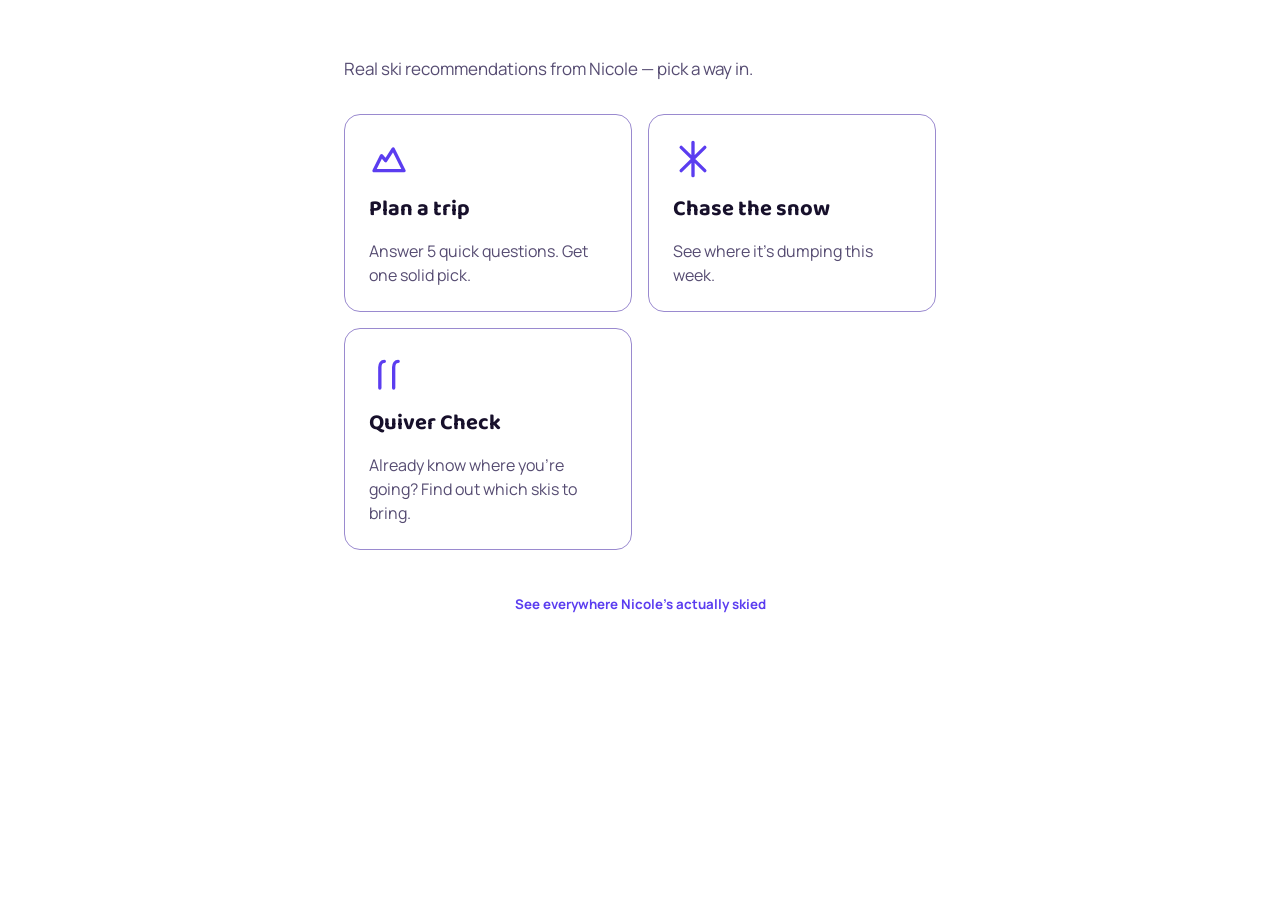
==== commit 7fdbbd4b: "Quiver surface, weather and shell updates (work in progress) Committing the working tree as-is so th" ====
--- a/rather-be-knee-deep.html
+++ b/rather-be-knee-deep.html
@@ -807,6 +807,15 @@
   color: var(--text-secondary); display: block;
 }
 
+/* Chase-the-Snow off-season state (fix round, 2026-08-04) — the collapsed-
+   by-default "typical mid-winter" preview shown below the plain "nothing's
+   open" message. Reuses the notes-row__expand-btn disclosure pattern and the
+   canada-divider/typical-season-tag honesty-labeling pattern rather than
+   inventing new visual language for what's structurally the same idea
+   (labelled historical data, clearly not live). */
+.offseason-preview { margin: var(--space-6) auto 0; }
+.offseason-preview .chase-list { margin-top: var(--space-3); }
+
 /* =========================================================================
    Skeleton loading
    ========================================================================= */
@@ -927,6 +936,16 @@
   opacity: 0; box-shadow: var(--shadow-md); max-width: calc(100vw - 2rem); text-align: center;
   transition: opacity 220ms var(--ease-entrance), transform 220ms var(--ease-entrance);
 }
+/* The toast is always in the DOM at opacity 0, fixed just above the nav bar
+   — so it silently intercepted taps on whatever sat underneath it, even
+   while invisible. That was latent until Quiver Check made the splash screen
+   taller and pushed "See everywhere Nicole's actually skied" down into
+   exactly that band, at which point the link became untappable on a 390x844
+   phone (caught by verify_contrast.js, which could no longer click it).
+   A toast is a status message: it should never be a pointer target at all,
+   visible or not. `role="status"` already means AT reads it without needing
+   to reach it. */
+.toast { pointer-events: none; }
 .toast--visible { opacity: 1; transform: translate(-50%, 0); }
 .toast--dismissing { transition: opacity 160ms var(--ease-exit); opacity: 0; transform: translate(-50%, 0); }
 @media (prefers-reduced-motion: reduce) { .toast, .toast--dismissing { transition: opacity 160ms ease; transform: translate(-50%,0) !important; } }
@@ -942,6 +961,108 @@
 .reveal-hidden { opacity: 0; }
 @media (min-width: 1024px) {
   .page-column--wide { max-width: 64rem; }
+}
+
+/* =========================================================================
+   Quiver Check
+   Added with the fourth mode. Every value here resolves through the existing
+   semantic tokens, so dark mode, the 200%-zoom rem scaling and the reduced-
+   motion path all come for free rather than needing their own overrides.
+   ========================================================================= */
+
+/* --- Four-up nav ---------------------------------------------------------
+   The bar carried three items until Quiver Check. Four at 320px gives each
+   80px, which "Nicole's List" could not survive — hence the shortened
+   visible label (the full name rides on aria-label in shell.html). These
+   rules make the remaining labels behave under the same pressure at 200%
+   zoom, where the rem-based font-size grows but the viewport doesn't:
+   min-width:0 lets a flex item shrink below its content width at all, and
+   `overflow-wrap: anywhere` gives a long word somewhere to break rather
+   than forcing the bar wider than the screen. */
+.nav-item { min-width: 0; }
+.nav-item > span:last-child { min-width: 0; text-align: center; line-height: 1.15; overflow-wrap: anywhere; }
+
+.quiver-step { color: var(--text-secondary); display: block; margin-bottom: var(--space-2); }
+
+/* --- Step 1: resort picker ---------------------------------------------- */
+.quiver-search { margin: var(--space-5) 0 var(--space-4); }
+.quiver-search label { display: block; color: var(--text-secondary); margin-bottom: var(--space-2); }
+.quiver-search__field { position: relative; display: flex; align-items: center; }
+.quiver-search__icon {
+  position: absolute; left: var(--space-3); display: flex; pointer-events: none; color: var(--text-secondary);
+}
+.quiver-search__icon svg { width: 18px; height: 18px; }
+.quiver-search__input {
+  width: 100%; min-height: 56px; padding: var(--space-3) var(--space-4) var(--space-3) var(--space-10);
+  border-radius: var(--radius-md); border: var(--border-default-w) solid var(--border-interactive);
+  background: var(--bg-surface); color: var(--text-primary);
+  font-family: 'Manrope', sans-serif; font-weight: 500; font-size: 1rem;
+}
+.quiver-search__input::placeholder { color: var(--text-secondary); opacity: 1; }
+
+.quiver-group { margin-bottom: var(--space-5); }
+.quiver-group__heading {
+  display: block; padding-bottom: var(--space-2); margin-bottom: var(--space-1);
+  border-bottom: var(--border-hairline-w) solid var(--border-hairline);
+}
+.quiver-group__items { display: flex; flex-direction: column; }
+.quiver-resort {
+  display: grid; grid-template-columns: 1fr auto; align-items: center; gap: var(--space-1) var(--space-3);
+  width: 100%; min-height: 56px; padding: var(--space-3) var(--space-2);
+  background: none; border: none; border-bottom: var(--border-hairline-w) solid var(--border-hairline);
+  cursor: pointer; text-align: left; color: var(--text-primary);
+  transition: background-color var(--dur-fast) var(--ease-standard);
+}
+.quiver-resort:hover { background: var(--bg-tint); }
+.quiver-resort__name { font-family: 'Manrope', sans-serif; font-weight: 600; font-size: 1rem; min-width: 0; overflow-wrap: anywhere; }
+.quiver-resort__meta { grid-column: 1; color: var(--text-secondary); min-width: 0; }
+.quiver-resort__chev { grid-column: 2; grid-row: 1 / span 2; display: flex; color: var(--text-secondary); }
+.quiver-resort__chev svg { width: 18px; height: 18px; }
+
+/* --- Step 2: day picker -------------------------------------------------- */
+.quiver-day-list { display: flex; flex-direction: column; gap: var(--space-3); margin-top: var(--space-5); }
+
+/* --- Step 3: the call ---------------------------------------------------- */
+.quiver-card { display: flex; flex-direction: column; }
+.quiver-card .result-eyebrow { color: var(--text-secondary); margin-bottom: var(--space-2); }
+/* The ski name is the single thing this whole mode exists to say, so it gets
+   the hero treatment the trip planner reserves for a resort name. */
+.quiver-call { margin: 0 0 var(--space-2); color: var(--text-primary); }
+.quiver-call__tagline { color: var(--text-secondary); margin: 0 0 var(--space-2); }
+/* Waist width is a measurement, so it renders in the monospace "instrument"
+   face the rest of the app reserves for data — visual-system.md's rule that
+   numbers read as instrument rather than decoration. */
+.quiver-call__waist {
+  display: inline-block; padding: 2px var(--space-2); border-radius: var(--radius-sm);
+  background: var(--bg-tint); color: var(--text-primary);
+}
+.quiver-context { color: var(--text-primary); margin: 0 0 var(--space-4); }
+
+.quiver-whatis, .quiver-fallback, .quiver-aside {
+  border-top: var(--border-hairline-w) solid var(--border-hairline);
+  padding-top: var(--space-4); margin-bottom: var(--space-4);
+}
+.quiver-whatis .data-label, .quiver-fallback .data-label, .quiver-aside .data-label,
+.quiver-caveats .data-label { display: block; margin-bottom: var(--space-2); }
+/* The "if you don't own a pair" answer is the one most people actually need,
+   so it's tinted rather than left as another anonymous section. */
+.quiver-fallback {
+  background: var(--bg-tint); border: var(--border-default-w) solid var(--border-hairline);
+  border-radius: var(--radius-md); padding: var(--space-4); margin-top: var(--space-1);
+}
+.quiver-aside { border-top-style: dashed; }
+
+.quiver-caveats { margin-top: var(--space-5); }
+.quiver-caveat-list { list-style: none; padding: 0; margin: 0; display: flex; flex-direction: column; gap: var(--space-3); }
+.quiver-caveat-list li { display: flex; gap: var(--space-3); align-items: flex-start; }
+/* Shape plus text, never colour alone (R12) — the warning triangle is the
+   status indicator here and it carries its own outline. */
+.quiver-caveat__icon { flex: none; display: flex; color: var(--accent-warm-text); }
+.quiver-caveat__icon svg { width: 18px; height: 18px; }
+
+.quiver-limits {
+  color: var(--text-secondary); margin: var(--space-5) 0;
+  padding: var(--space-3) var(--space-4); border-left: 3px solid var(--border-hairline);
 }
 
 </style>
@@ -960,8 +1081,11 @@
     <button class="nav-item" type="button" data-route="chase">
       <span aria-hidden="true"><svg viewBox="0 0 24 24" fill="none" stroke="currentColor" stroke-width="2" stroke-linecap="round"><path d="M12 2v20M4.9 5l14.2 14M4.9 19L19.1 5"/></svg></span><span>Chase</span>
     </button>
-    <button class="nav-item" type="button" data-route="nicoles">
-      <span aria-hidden="true"><svg viewBox="0 0 24 24" fill="none" stroke="currentColor" stroke-width="2" stroke-linecap="round" stroke-linejoin="round"><path d="M8 6h13M8 12h13M8 18h13M3 6h.01M3 12h.01M3 18h.01"/></svg></span><span>Nicole's List</span>
+    <button class="nav-item" type="button" data-route="quiver">
+      <span aria-hidden="true"><svg viewBox="0 0 24 24" fill="none" stroke="currentColor" stroke-width="2" stroke-linecap="round" stroke-linejoin="round"><path d="M6.5 21V8.6c0-2.2 1.1-3.6 2.7-3.6"/><path d="M14.8 21V8.6c0-2.2 1.1-3.6 2.7-3.6"/></svg></span><span>Quiver</span>
+    </button>
+    <button class="nav-item" type="button" data-route="nicoles" aria-label="Nicole's List">
+      <span aria-hidden="true"><svg viewBox="0 0 24 24" fill="none" stroke="currentColor" stroke-width="2" stroke-linecap="round" stroke-linejoin="round"><path d="M8 6h13M8 12h13M8 18h13M3 6h.01M3 12h.01M3 18h.01"/></svg></span><span>Nicole's</span>
     </button>
   </nav>
 
@@ -974,8 +1098,11 @@
     <button class="nav-item" type="button" data-route="chase">
       <span aria-hidden="true"><svg viewBox="0 0 24 24" fill="none" stroke="currentColor" stroke-width="2" stroke-linecap="round"><path d="M12 2v20M4.9 5l14.2 14M4.9 19L19.1 5"/></svg></span><span>Chase</span>
     </button>
-    <button class="nav-item" type="button" data-route="nicoles">
-      <span aria-hidden="true"><svg viewBox="0 0 24 24" fill="none" stroke="currentColor" stroke-width="2" stroke-linecap="round" stroke-linejoin="round"><path d="M8 6h13M8 12h13M8 18h13M3 6h.01M3 12h.01M3 18h.01"/></svg></span><span>Nicole's List</span>
+    <button class="nav-item" type="button" data-route="quiver">
+      <span aria-hidden="true"><svg viewBox="0 0 24 24" fill="none" stroke="currentColor" stroke-width="2" stroke-linecap="round" stroke-linejoin="round"><path d="M6.5 21V8.6c0-2.2 1.1-3.6 2.7-3.6"/><path d="M14.8 21V8.6c0-2.2 1.1-3.6 2.7-3.6"/></svg></span><span>Quiver</span>
+    </button>
+    <button class="nav-item" type="button" data-route="nicoles" aria-label="Nicole's List">
+      <span aria-hidden="true"><svg viewBox="0 0 24 24" fill="none" stroke="currentColor" stroke-width="2" stroke-linecap="round" stroke-linejoin="round"><path d="M8 6h13M8 12h13M8 18h13M3 6h.01M3 12h.01M3 18h.01"/></svg></span><span>Nicole's</span>
     </button>
   </nav>
 </div>
@@ -1010,6 +1137,14 @@
   doubleDiamondGlyph: `<svg viewBox="0 0 24 24" fill="currentColor"><rect x="3" y="5" width="11" height="11" rx="1" transform="rotate(45 8.5 10.5)"/><rect x="10" y="8" width="11" height="11" rx="1" transform="rotate(45 15.5 13.5)"/></svg>`,
   arrowRight: `<svg viewBox="0 0 24 24" fill="none" stroke="currentColor" stroke-width="2" stroke-linecap="round" stroke-linejoin="round"><path d="M5 12h14M13 5l7 7-7 7"/></svg>`,
   chevronDown: `<svg viewBox="0 0 24 24" fill="none" stroke="currentColor" stroke-width="2" stroke-linecap="round" stroke-linejoin="round"><path d="M6 9l6 6 6-6"/></svg>`,
+  // A pair of skis stood tips-up in the snow: two straight shafts, each with
+  // a pronounced hooked tip. An earlier version added a binding crossbar
+  // between them and read unmistakably as an italic letter H at nav size —
+  // the crossbar is what did it. Paired with a visible "Quiver" label
+  // everywhere it's used, per this file's own icon-never-carries-meaning-
+  // alone rule.
+  skis: `<svg viewBox="0 0 24 24" fill="none" stroke="currentColor" stroke-width="2" stroke-linecap="round" stroke-linejoin="round"><path d="M6.5 21V8.6c0-2.2 1.1-3.6 2.7-3.6"/><path d="M14.8 21V8.6c0-2.2 1.1-3.6 2.7-3.6"/></svg>`,
+  search: `<svg viewBox="0 0 24 24" fill="none" stroke="currentColor" stroke-width="2" stroke-linecap="round"><circle cx="11" cy="11" r="7"/><path d="M20.5 20.5L16.7 16.7"/></svg>`,
 };
 
 const LEVEL_GLYPH = {
@@ -2807,13 +2942,24 @@
 // /gridpoints/{office}/{x},{y}/forecastGridData returns time-stamped periods
 // including snowfallAmount (millimetres) and temperature. 7-day horizon.
 //
-// ⚠️ Unverified from this build environment — sandbox egress to
-// api.weather.gov is blocked, so the live response shape and CORS headers
-// could not be empirically confirmed here. That is exactly why the fallback
-// is the thing this module is built and tested against first.
+// Fix round, 2026-08-04 — root-caused why the live path never worked in
+// production (Director-reported, confirmed by NWS maintainers:
+// https://github.com/weather-gov/api/discussions/312): setting a custom
+// `User-Agent` in a browser `fetch()` triggers a CORS preflight, and
+// api.weather.gov's preflight response doesn't allow-list `User-Agent`, so
+// every request failed before it ever reached the API. NWS's own guidance is
+// that the descriptive-User-Agent recommendation is for server-side callers
+// only — browser code should omit it and let the browser set its own
+// default, which is exactly what this module now does. `Accept:
+// application/geo+json` is dropped too: it's CORS-safelisted so it wasn't
+// the cause, but the API returns GeoJSON by default and a bare, header-free
+// fetch removes all preflight risk rather than just the confirmed one. This
+// is now believed-correct against NWS's documented behavior, not just
+// theoretically fixed — see build-notes.md for what this environment could
+// and couldn't verify directly (sandbox egress to api.weather.gov is still
+// blocked here, so the live response shape itself remains unconfirmed).
 // ---------------------------------------------------------------------------
 
-const NOAA_USER_AGENT = "RatherBeKneeDeep/1.0 (ski recommendation app; contact: nicolenetland@gmail.com)";
 const NOAA_BASE = "https://api.weather.gov";
 const NOAA_TIMEOUT_MS = 9000; // leaves headroom under the 10s hard fallback in the UI layer
 
@@ -2830,6 +2976,94 @@
   }
 }
 
+// ---------------------------------------------------------------------------
+// Season-window awareness (fix round, 2026-08-04). historicalEstimate() used
+// to compute `annual / 18` regardless of the calendar, which meant an August
+// lookup reported a mid-winter weekly average (e.g. "35.6 inches" for Mt.
+// Baker) as if it were typical for right now — actively wrong, and exactly
+// the kind of thing Principle 3 (never misrepresent data) exists to catch.
+// This section makes the estimate season-aware using each resort's own
+// `season_open`/`season_close` fields (see research/resorts-schema.md), so
+// the weekly figure ramps toward zero outside the resort's own published
+// season instead of reporting a flat annual/18 all year round.
+// ---------------------------------------------------------------------------
+
+const SEASON_MONTH_INDEX = { jan: 0, feb: 1, mar: 2, apr: 3, may: 4, jun: 5, jul: 6, aug: 7, sep: 8, oct: 9, nov: 10, dec: 11 };
+const SEASON_PART_DAY = { early: 5, mid: 15, late: 25 };
+const MONTH_LENGTHS = [31, 28, 31, 30, 31, 30, 31, 31, 30, 31, 30, 31];
+
+function dayOfYear(month, day) {
+  let d = day - 1;
+  for (let m = 0; m < month; m++) d += MONTH_LENGTHS[m];
+  return d;
+}
+// Ski seasons run roughly Oct/Nov -> Apr/Jun, which straddles the Jan 1 year
+// boundary. Anchoring "day zero" at July 1 (deep off-season for every
+// Northern-hemisphere resort in this dataset) keeps every real resort's
+// open->close window as one ordinary, non-wrapping range of numbers, which
+// is what keeps the comparisons below plain arithmetic instead of modular
+// edge-case handling.
+const SEASON_ANCHOR_DOY = dayOfYear(6, 1); // July 1
+function shiftedSeasonDay(month, day) {
+  return (dayOfYear(month, day) - SEASON_ANCHOR_DOY + 365) % 365;
+}
+
+/**
+ * Parses a resort's `season_open`/`season_close` free-text field (e.g.
+ * "Mid-Nov", "Late Apr/early May", "Early Dec (snow-dependent; no
+ * snowmaking)", "Year-round on the Palmer snowfield (seasonal closures
+ * vary)") by matching the first "{Early|Mid|Late} {Month}" it contains.
+ * Returns null when the text doesn't contain one — deliberately: rather than
+ * guess at a date from prose the schema doesn't structure that way, callers
+ * fall back to *not* applying the seasonal discount for that one resort
+ * instead of inventing a boundary. (Only 6 of 71 resorts have this kind of
+ * free-text suffix/prefix; all 6 still parse cleanly because the
+ * "{part} {month}" pattern is always the leading, well-formed part of the
+ * string — see build-notes.md for the audited list.)
+ */
+function parseSeasonBoundary(text) {
+  if (!text) return null;
+  const m = /(early|mid|late)[\s-]+([a-z]{3,})/i.exec(text);
+  if (!m) return null;
+  const monthKey = m[2].slice(0, 3).toLowerCase();
+  if (!(monthKey in SEASON_MONTH_INDEX)) return null;
+  return { month: SEASON_MONTH_INDEX[monthKey], day: SEASON_PART_DAY[m[1].toLowerCase()] };
+}
+
+// ~3 weeks either side of the published open/close date — keeps the
+// shoulder months (October, May) a gradient between "typical mid-winter
+// figure" and "zero" rather than a hard flip on a single calendar day, per
+// the fix brief's explicit boundary requirement.
+const SEASON_RAMP_DAYS = 21;
+
+/**
+ * Returns 0..1: how "in typical season" `now` is for this resort. 1 = inside
+ * the resort's own published open/close window. 0 = well outside it (the
+ * case this fix exists for — e.g. August, months after the prior season
+ * closed and months before the next one opens). Ramps linearly through
+ * SEASON_RAMP_DAYS on either side of open/close. Falls back to 1 (no
+ * discount, i.e. the old always-on behavior) when either boundary can't be
+ * confidently parsed, or when the parsed window is nonsensical (close <=
+ * open) — never guesses at a date it doesn't have.
+ */
+function seasonFraction(resort, now) {
+  now = now || new Date();
+  const open = parseSeasonBoundary(resort.season_open);
+  const close = parseSeasonBoundary(resort.season_close);
+  if (!open || !close) return 1;
+  const openDay = shiftedSeasonDay(open.month, open.day);
+  const closeDay = shiftedSeasonDay(close.month, close.day);
+  if (closeDay <= openDay) return 1;
+  const nowDay = shiftedSeasonDay(now.getMonth(), now.getDate());
+  if (nowDay >= openDay && nowDay <= closeDay) return 1;
+  if (nowDay < openDay) {
+    const distance = openDay - nowDay;
+    return distance <= SEASON_RAMP_DAYS ? 1 - distance / SEASON_RAMP_DAYS : 0;
+  }
+  const distance = nowDay - closeDay;
+  return distance <= SEASON_RAMP_DAYS ? 1 - distance / SEASON_RAMP_DAYS : 0;
+}
+
 /**
  * Historical / typical-season estimate for a resort — always available,
  * works fully offline, and is what the UI falls back to whenever the live
@@ -2837,27 +3071,78 @@
  * label it via the `isLive: false` flag, per the brief's integrity rule.
  *
  * Distributes the resort's published average annual snowfall across a
- * "typical" 7-day window during the core season, and estimates a plausible
- * average temperature from elevation/region — clearly an estimate, never
- * presented to the user as more precise than "typical for this time of year."
+ * "typical" 7-day window during the core season, scaled by `seasonFraction`
+ * so the figure is honest about *when* "typical" is — outside the resort's
+ * own season this returns at or near zero instead of a mid-winter average,
+ * and estimates a plausible average temperature from elevation/region —
+ * clearly an estimate, never presented to the user as more precise than
+ * "typical for this time of year."
  */
-function historicalEstimate(resort) {
+function historicalEstimate(resort, now) {
   const annual = resort.avg_annual_snowfall_in;
-  // A typical season runs ~18-20 storm-active weeks; distribute unevenly so
-  // it isn't a flat, suspiciously round weekly figure.
-  const weeklyShare = annual != null ? annual / 18 : 8;
+  const factor = seasonFraction(resort, now);
+  // A typical in-season week runs ~18-20 storm-active weeks; distribute
+  // unevenly so it isn't a flat, suspiciously round weekly figure. `factor`
+  // is what keeps this honest outside the season window (see above).
+  const weeklyShare = (annual != null ? annual / 18 : 8) * factor;
   const baseElev = resort.base_elevation_ft || 6000;
   // Rough elevation-based temperature estimate (higher = colder), clamped to
-  // a plausible mid-winter range — an estimate, not a measurement.
+  // a plausible mid-winter range — an estimate, not a measurement. Not
+  // season-scaled: nothing in the UI displays this raw value to a reader
+  // (see build-notes.md), it only feeds the internal cold/wet snow-quality
+  // descriptor for resorts that already cleared the season-window check.
   const avgTempF = clamp(32 - (baseElev / 1000) * 1.1, 5, 30);
   return {
     totalInches: Math.round(weeklyShare * 10) / 10,
     avgTempF: Math.round(avgTempF),
     isLive: false,
+    seasonFraction: factor,
   };
 }
 
 function clamp(v, lo, hi) { return Math.max(lo, Math.min(hi, v)); }
+
+// Per-resort fraction at/above which a resort counts as "meaningfully open"
+// for season-state purposes — either fully in-season (1) or more than
+// halfway through its pre-season ramp (i.e. within ~10 days of its
+// published open date, likely already open in practice).
+const SEASON_OPEN_FRACTION = 0.5;
+// Aggregate thresholds (share of the US pool that's "meaningfully open")
+// used to classify the whole Chase-the-Snow screen's state. Tuned against
+// the real 71-resort dataset's actual open/close spread — see
+// build-notes.md for the day-by-day sweep that produced these numbers.
+const SEASON_STATE_OFF_MAX = 0.10;
+const SEASON_STATE_IN_MIN = 0.70;
+
+/**
+ * Classifies "right now" against the full US resort pool's typical season
+ * windows, independent of whether the live NOAA fetch is reachable — this is
+ * a calendar judgment, not a network one, so it runs before any forecast
+ * fetch is attempted:
+ *   - "off-season": ~everything is closed for the calendar year (e.g.
+ *     August) — Chase-the-Snow shouldn't render a ranked list at all.
+ *   - "shoulder": some resorts are open, most aren't (October, May) —
+ *     render a filtered, honestly-labeled list of just the plausibly-open
+ *     resorts.
+ *   - "in-season": the normal case — render the full ranked list as before.
+ */
+function classifySeasonState(pool, now) {
+  now = now || new Date();
+  const resorts = (pool || []).filter((r) => r.country === "USA" && r.lat != null);
+  if (!resorts.length) return { state: "in-season", openShare: 1, avgFraction: 1 };
+  let sum = 0, openCount = 0;
+  for (const r of resorts) {
+    const f = seasonFraction(r, now);
+    sum += f;
+    if (f >= SEASON_OPEN_FRACTION) openCount += 1;
+  }
+  const avgFraction = sum / resorts.length;
+  const openShare = openCount / resorts.length;
+  let state = "shoulder";
+  if (openShare <= SEASON_STATE_OFF_MAX) state = "off-season";
+  else if (openShare >= SEASON_STATE_IN_MIN) state = "in-season";
+  return { state, openShare, avgFraction };
+}
 
 /**
  * Attempts the live NOAA chain for one resort. Throws on any failure —
@@ -2868,11 +3153,14 @@
   if (resort.lat == null || resort.lon == null) {
     throw new Error("no coordinates — forecast unavailable for this resort");
   }
-  const headers = { "User-Agent": NOAA_USER_AGENT, "Accept": "application/geo+json" };
+  // No custom headers on the browser fetch path, deliberately — see the
+  // module header comment. A bare fetch (browser sets its own User-Agent,
+  // no Accept override) avoids the CORS preflight that was silently failing
+  // every live request in production.
 
   const pointsRes = await fetchWithTimeout(
     `${NOAA_BASE}/points/${resort.lat.toFixed(4)},${resort.lon.toFixed(4)}`,
-    { headers }, NOAA_TIMEOUT_MS
+    {}, NOAA_TIMEOUT_MS
   );
   if (!pointsRes.ok) throw new Error(`NOAA /points failed: ${pointsRes.status}`);
   const points = await pointsRes.json();
@@ -2881,7 +3169,7 @@
 
   const gridRes = await fetchWithTimeout(
     `${NOAA_BASE}/gridpoints/${gridId}/${gridX},${gridY}/forecastGridData`,
-    { headers }, NOAA_TIMEOUT_MS
+    {}, NOAA_TIMEOUT_MS
   );
   if (!gridRes.ok) throw new Error(`NOAA /gridpoints failed: ${gridRes.status}`);
   const grid = await gridRes.json();
@@ -2922,15 +3210,43 @@
 function celsiusToF(c) { return (c * 9) / 5 + 32; }
 
 /**
+ * Best-effort classification of a fetch failure into something a human can
+ * act on, since the browser deliberately hides the real reason a cross-
+ * origin request failed (a CORS rejection and a plain network outage both
+ * surface to JS as the same opaque `TypeError: Failed to fetch` — that
+ * ambiguity is exactly what left the Director unable to tell "CORS is
+ * blocking us" from "no snow" in production). This can't recover the
+ * specific reason the browser withheld, but it does distinguish the cases
+ * we *can* tell apart (timeout vs. an HTTP error status vs. everything
+ * else) and names the CORS possibility explicitly so it's the first thing
+ * a developer checks, not a guess they have to arrive at independently.
+ */
+function classifyFetchError(err) {
+  if (err && err.name === "AbortError") return "timeout";
+  if (err && /^NOAA \/(points|gridpoints) failed: \d+/.test(err.message || "")) return "http-error";
+  if (err instanceof TypeError) return "network-or-cors";
+  return "unknown";
+}
+
+/**
  * Resolves a forecast for one resort: tries the live path, falls back to the
  * historical estimate on any failure. Always resolves (never rejects) so
  * callers can build a full ranked list even when every live call fails.
+ *
+ * Every failure is logged via console.warn with the resort id, the best
+ * guess at *why* (timeout / HTTP error / likely network-or-CORS), and the
+ * raw error message — retrievable from devtools even though the UI itself
+ * only ever shows the honest, generic "couldn't reach the live forecast"
+ * copy (per fallback.forecast.body, which deliberately doesn't name a
+ * specific technical cause to the end user).
  */
 async function resolveForecast(resort) {
   try {
     const live = await fetchLiveForecast(resort);
     return live;
   } catch (err) {
+    const reason = classifyFetchError(err);
+    console.warn(`[NOAA live forecast failed] resort=${resort.id} reason=${reason} message=${(err && err.message) || err}`);
     return { ...historicalEstimate(resort), fallbackReason: err.message };
   }
 }
@@ -3006,6 +3322,736 @@
   return { skip: fallBackNow };
 }
 
+// ---------------------------------------------------------------------------
+// Per-day forecast — added for Quiver Check.
+//
+// Everything above this line answers "how much snow over the next 7 days, in
+// total" — which is the right shape for ranking a list of resorts, and the
+// wrong shape for "what should I ride at Alta on Thursday." That question
+// needs the week broken into days, and it needs two fields the ranking path
+// never asked for: liquid-equivalent precipitation (so quiver.js can compute
+// a real snow-to-liquid ratio rather than inferring density from temperature
+// alone) and a per-day high/low.
+//
+// This is additive on purpose. The Chase-the-Snow path above is verified and
+// shipped; nothing here changes it, and the two share the same fetch chain,
+// the same timeout discipline and the same never-present-history-as-forecast
+// rule.
+// ---------------------------------------------------------------------------
+
+const QUIVER_HORIZON_DAYS = 7;
+
+// NWS gridpoint values are UTC-stamped, but "Thursday" means Thursday at the
+// mountain. `/points` hands back the grid's IANA timezone in the same
+// response we already read gridId/gridX/gridY from, so bucketing by local
+// calendar day costs one extra field and no extra request. 'en-CA' is used
+// purely because it formats as YYYY-MM-DD.
+function localDayKey(date, timeZone) {
+  try {
+    return new Intl.DateTimeFormat("en-CA", {
+      timeZone: timeZone || undefined,
+      year: "numeric", month: "2-digit", day: "2-digit",
+    }).format(date);
+  } catch (e) {
+    // An unrecognised timezone must not take the whole forecast down with
+    // it — fall back to the viewer's own local day.
+    return new Intl.DateTimeFormat("en-CA", { year: "numeric", month: "2-digit", day: "2-digit" }).format(date);
+  }
+}
+
+// ISO-8601 durations, as they actually appear in gridpoint validTime strings
+// ("PT1H", "PT6H", "P1D", "P1DT6H"). Returns hours.
+function parseIsoDurationHours(dur) {
+  const m = /^P(?:(\d+)D)?(?:T(?:(\d+)H)?(?:(\d+)M)?)?$/.exec(dur || "");
+  if (!m) return 1;
+  const days = Number(m[1] || 0), hours = Number(m[2] || 0), mins = Number(m[3] || 0);
+  const total = days * 24 + hours + mins / 60;
+  return total > 0 ? total : 1;
+}
+
+/**
+ * Walks a gridpoint value series and hands each hour of every interval to
+ * `visit(date, value, hours)`.
+ *
+ * Intervals in a gridpoint response are commonly 1h or 6h but run longer at
+ * the far end of the horizon, and they do not align to local midnight — a
+ * 6-hour block straddling midnight belongs partly to each day. Stepping
+ * hour-by-hour and letting the caller apportion is what keeps a storm from
+ * being credited entirely to whichever day its interval happened to start
+ * in, which for a chosen-day feature is the difference between "18 inches on
+ * your day" and "18 inches the day before you arrive."
+ */
+function eachForecastHour(values, visit) {
+  for (const period of values || []) {
+    const [startStr, durStr] = String(period.validTime || "").split("/");
+    const start = Date.parse(startStr);
+    if (Number.isNaN(start) || period.value == null) continue;
+    const hours = parseIsoDurationHours(durStr);
+    const steps = Math.max(1, Math.round(hours));
+    for (let h = 0; h < steps; h++) {
+      visit(new Date(start + h * 3600000), period.value, steps);
+    }
+  }
+}
+
+function emptyDay(dateKey, isLive) {
+  return { dateKey, snowIn: 0, precipIn: 0, highF: null, lowF: null, isLive, hasData: false };
+}
+
+/**
+ * Live per-day forecast for one resort. Same two-request chain as
+ * fetchLiveForecast() above, same bare header-free fetch (see this module's
+ * header for why any custom header breaks the browser path), and it throws
+ * on any failure so callers must fall back rather than receive a guess.
+ */
+async function fetchLiveDailyForecast(resort) {
+  if (resort.lat == null || resort.lon == null) {
+    throw new Error("no coordinates — forecast unavailable for this resort");
+  }
+  const pointsRes = await fetchWithTimeout(
+    `${NOAA_BASE}/points/${resort.lat.toFixed(4)},${resort.lon.toFixed(4)}`,
+    {}, NOAA_TIMEOUT_MS
+  );
+  if (!pointsRes.ok) throw new Error(`NOAA /points failed: ${pointsRes.status}`);
+  const points = await pointsRes.json();
+  const { gridId, gridX, gridY, timeZone } = points.properties || {};
+  if (!gridId || gridX == null || gridY == null) throw new Error("NOAA /points missing grid info");
+
+  const gridRes = await fetchWithTimeout(
+    `${NOAA_BASE}/gridpoints/${gridId}/${gridX},${gridY}/forecastGridData`,
+    {}, NOAA_TIMEOUT_MS
+  );
+  if (!gridRes.ok) throw new Error(`NOAA /gridpoints failed: ${gridRes.status}`);
+  const grid = await gridRes.json();
+  const props = grid.properties || {};
+
+  const days = buildDayFrame(new Date(), timeZone, true);
+  const byKey = Object.fromEntries(days.map((d) => [d.dateKey, d]));
+
+  eachForecastHour((props.snowfallAmount || {}).values, (at, value, steps) => {
+    const d = byKey[localDayKey(at, timeZone)];
+    if (d) { d.snowIn += mmToInches(value) / steps; d.hasData = true; }
+  });
+  eachForecastHour((props.quantitativePrecipitation || {}).values, (at, value, steps) => {
+    const d = byKey[localDayKey(at, timeZone)];
+    if (d) { d.precipIn += mmToInches(value) / steps; }
+  });
+  eachForecastHour((props.temperature || {}).values, (at, value) => {
+    const d = byKey[localDayKey(at, timeZone)];
+    if (!d) return;
+    const f = celsiusToF(value);
+    d.highF = d.highF == null ? f : Math.max(d.highF, f);
+    d.lowF = d.lowF == null ? f : Math.min(d.lowF, f);
+    d.hasData = true;
+  });
+
+  for (const d of days) {
+    d.snowIn = Math.round(d.snowIn * 10) / 10;
+    d.precipIn = Math.round(d.precipIn * 100) / 100;
+    if (d.highF != null) d.highF = Math.round(d.highF);
+    if (d.lowF != null) d.lowF = Math.round(d.lowF);
+  }
+
+  // A response that resolved but carried no usable values for any day is a
+  // failure, not an empty forecast — throwing sends it down the honest
+  // fallback path instead of rendering a week of confident zeroes.
+  if (!days.some((d) => d.hasData)) throw new Error("NOAA gridpoints returned no usable values");
+
+  return { days, timeZone: timeZone || null, isLive: true };
+}
+
+// The frame of days the UI offers, independent of whether any data lands in
+// them — so the day picker is the same shape on the live and fallback paths.
+function buildDayFrame(now, timeZone, isLive) {
+  const out = [];
+  for (let i = 0; i < QUIVER_HORIZON_DAYS; i++) {
+    const at = new Date(now.getTime() + i * 86400000);
+    out.push(emptyDay(localDayKey(at, timeZone), isLive));
+  }
+  return out;
+}
+
+/**
+ * Typical-season per-day fallback. Deliberately FLAT: every day in the frame
+ * gets the same figure.
+ *
+ * The aggregate path above can honestly say "a typical week here is about 20
+ * inches" because a week is the unit the annual average divides into. Split
+ * that across named days and any variation would be invented — there is no
+ * basis whatsoever for claiming Thursday is the snowy one in a normal
+ * February. A flat distribution is the only shape that doesn't fabricate a
+ * storm, and `isLive: false` carries the label the UI is required to render.
+ */
+function historicalDailyForecast(resort, now) {
+  now = now || new Date();
+  const est = historicalEstimate(resort, now);
+  const perDay = Math.round((est.totalInches / 7) * 10) / 10;
+  const days = buildDayFrame(now, null, false);
+  for (const d of days) {
+    d.snowIn = perDay;
+    // 10:1 is the textbook average and the only defensible ratio to assume
+    // when there's no measurement to divide — quiver.js's density read will
+    // land on "average-density" and its copy never claims a measured ratio
+    // on this path.
+    d.precipIn = Math.round((perDay / 10) * 100) / 100;
+    d.highF = est.avgTempF;
+    d.lowF = est.avgTempF != null ? est.avgTempF - 12 : null;
+    d.hasData = true;
+  }
+  return { days, timeZone: null, isLive: false, seasonFraction: est.seasonFraction };
+}
+
+/**
+ * Always resolves. Tries live, falls back to typical-season on any failure,
+ * and — as with resolveForecast() above — logs the classified reason so a
+ * developer can tell a CORS rejection from a genuine outage, while the UI
+ * shows only the honest generic copy.
+ *
+ * Canada resolves straight to the fallback without a request: NOAA has no
+ * non-US coverage, so attempting one would spend a 9-second timeout to learn
+ * something already known.
+ */
+async function resolveDailyForecast(resort, now) {
+  if (resort.country !== "USA" || resort.lat == null) {
+    return { ...historicalDailyForecast(resort, now), fallbackReason: "outside NOAA coverage" };
+  }
+  try {
+    return await fetchLiveDailyForecast(resort);
+  } catch (err) {
+    const reason = classifyFetchError(err);
+    console.warn(`[NOAA daily forecast failed] resort=${resort.id} reason=${reason} message=${(err && err.message) || err}`);
+    return { ...historicalDailyForecast(resort, now), fallbackReason: (err && err.message) || String(err) };
+  }
+}
+
+</script>
+<script>
+// ---------------------------------------------------------------------------
+// Quiver Check — which skis to bring, for one resort on one day.
+//
+// The third primary mode's question is different from the other two. Plan a
+// Trip asks "where should I go?"; Chase the Snow asks "where is it dumping?";
+// Quiver Check asks "I already know where and when — what do I put on my
+// feet?" So it takes a resort and a date as *given* and spends all of its
+// reasoning on the one output: a ski type.
+//
+// This module is pure — no DOM, no fetch, no clock of its own. Everything it
+// needs arrives as arguments, which is what makes verify_quiver.js able to
+// sweep the whole decision surface (every resort × a grid of synthetic
+// conditions) without a browser or a network. app-quiver.js owns all the
+// rendering; noaa.js owns all the data acquisition.
+//
+// --- The honesty boundary, stated up front --------------------------------
+// This reads a *forecast*. It cannot see the snow report. It does not know
+// the settled base depth, whether the groomers ran last night, whether the
+// wind stripped the ridge, or what got tracked out yesterday. NOAA publishes
+// none of that. Per R8, the UI says so plainly rather than implying a
+// precision the inputs don't support, and every threshold below is expressed
+// as a band with a stated "if you don't own that" fallback — because the
+// honest answer to "should I ride my 108s or my 118s?" is usually "either,
+// here's the difference."
+// ---------------------------------------------------------------------------
+
+// --- The taxonomy ----------------------------------------------------------
+// Eight calls. Waist widths are the real industry bands, not invented ones:
+// a "powder ski" has meant 110mm+ underfoot for about fifteen years and a
+// frontside carver has meant sub-85 for longer than that. `rank` orders them
+// by width so the copy layer can say "one step wider than" without a lookup
+// table of its own. `rock-skis` and `bumps` sit outside the width ladder
+// (rank null) because they're chosen for construction, not float.
+const SKI_CALLS = {
+  "rock-skis": {
+    id: "rock-skis",
+    label: "Rock Skis",
+    tagline: "The beaters.",
+    waistLabel: "Whatever you won't cry over",
+    plain: "Your oldest pair — the ones already scarred underfoot. Thin cover, exposed rock and spring debris all do real base damage, and this is the day to spend a ski you've already written off.",
+    rank: null,
+    ifYouDont: "No beaters? Ride your narrowest pair and stay on the groomed runs — and get the bases checked afterwards either way.",
+  },
+  "skinny": {
+    id: "skinny",
+    label: "Skinny Skis",
+    tagline: "Frontside carvers.",
+    waistLabel: "Under 85mm underfoot",
+    plain: "A narrow ski with a real edge angle. On firm snow it gets from edge to edge fast and holds a turn instead of skidding — which is the whole game on a groomer day.",
+    rank: 1,
+    ifYouDont: "If your narrowest is a 90-something, that's fine — just take the first hour to let the edges warm up before you open it up.",
+  },
+  "bumps": {
+    id: "bumps",
+    label: "Bump Sticks",
+    tagline: "Narrow, soft, quick.",
+    waistLabel: "65–80mm underfoot, soft flex",
+    plain: "A skinny, forgiving ski that turns in the length of a mogul trough. Width is the enemy here — a wide ski gets hung up on the tops of the bumps instead of dropping into the line.",
+    rank: 0,
+    ifYouDont: "Dedicated bump skis are a luxury. Anything under about 90mm underfoot will do the job — the flex matters more than the number.",
+  },
+  "daily": {
+    id: "daily",
+    label: "The Daily Driver",
+    tagline: "One ski, most days.",
+    waistLabel: "85–100mm underfoot",
+    plain: "The all-mountain middle. Wide enough to handle a few inches of soft snow, narrow enough to still carve when you find yourself back on the corduroy.",
+    rank: 2,
+    ifYouDont: "This is the one ski almost everybody owns. If you're choosing between a narrower and a wider pair today, take the wider one.",
+  },
+  "midfat": {
+    id: "midfat",
+    label: "Mid-Fats",
+    tagline: "Float without the boat.",
+    waistLabel: "100–112mm underfoot",
+    plain: "Enough surface area to stay up in fresh snow, still light enough on edge to be worth riding once the run gets tracked. The most useful ski in most people's quiver on a storm day.",
+    rank: 3,
+    ifYouDont: "Your daily driver will get down it — you'll just work harder and sit further back. Pick lines with a bit more pitch to keep your speed up.",
+  },
+  "fatties": {
+    id: "fatties",
+    label: "The Fatties",
+    tagline: "Actual powder skis.",
+    waistLabel: "112–120mm underfoot",
+    plain: "Genuine float. On a real storm day these keep your tips up and your legs fresh — the width does the work your quads would otherwise be doing.",
+    rank: 4,
+    ifYouDont: "A 100-something still works — stay on steeper pitches where gravity does the floating for you, and don't be the first one into the flats.",
+  },
+  "pow-boats": {
+    id: "pow-boats",
+    label: "Pow Boats",
+    tagline: "The silly ones.",
+    waistLabel: "120mm+ underfoot",
+    plain: "The pair that looks absurd on the rack and gets ridden four days a year. This is one of those four days.",
+    rank: 5,
+    ifYouDont: "Almost nobody owns these. Take your widest pair, mount up, and pick the steepest thing you're comfortable on.",
+  },
+  "slush": {
+    id: "slush",
+    label: "Slush Puppies",
+    tagline: "Spring beaters, but fun.",
+    waistLabel: "95–110mm, detuned",
+    plain: "Soft spring snow is heavy and grabby, and a wider ski planes over it instead of ploughing through. Detuning the tip and tail edges keeps them from catching in the wet stuff.",
+    rank: 3,
+    ifYouDont: "Anything mid-width is fine. The real spring advice is timing, not equipment — corn skis best from mid-morning until it turns to mashed potatoes.",
+  },
+};
+
+// Not a primary call — an aside, because the park is a choice you make on top
+// of the conditions rather than instead of them.
+const PARK_ASIDE = {
+  label: "Park Twinnies",
+  text: "If you're spending the day in the park, take the twin-tips instead — soft snow means the landings are forgiving today.",
+};
+
+// --- Snow density ----------------------------------------------------------
+// Snow-to-liquid ratio is the real, measurable thing behind every "is it
+// blower or is it cement" argument in a lift line, and both halves of it come
+// back in the same NOAA gridpoint response (`snowfallAmount` and
+// `quantitativePrecipitation`). 10:1 is the textbook average; interior
+// continental snowpacks routinely run 15–20:1, and maritime Cascade and
+// Sierra storms run 6–9:1. Using the ratio rather than temperature alone
+// matters because it captures the thing temperature only proxies for.
+//
+// Counter-intuitively for anyone who hasn't skied both, LIGHT snow demands
+// MORE float, not less: at 20:1 a foot of new snow holds a fraction of the
+// water a foot at 8:1 does, so it stays unconsolidated and unsupportive and
+// you sink straight through it. Dense maritime snow packs down and holds you
+// up. That's why `factor` runs above 1 for light snow and below 1 for heavy.
+const DENSITY = {
+  blower: { key: "blower", factor: 1.35, word: "cold and dry", long: "Very light, dry snow — it won't support you, so you need surface area." },
+  light: { key: "light", factor: 1.15, word: "light", long: "Light snow that'll stay soft rather than setting up." },
+  medium: { key: "medium", factor: 1.0, word: "average-density", long: "Ordinary snow — about ten inches of it to an inch of water." },
+  heavy: { key: "heavy", factor: 0.85, word: "dense", long: "Dense snow. It packs down, so it skis shallower than it measures." },
+  wet: { key: "wet", factor: 0.7, word: "wet and heavy", long: "Wet, heavy snow. It sets up fast and takes real effort to turn in." },
+};
+
+function densityFromRatio(slr) {
+  if (slr >= 15) return DENSITY.blower;
+  if (slr >= 12) return DENSITY.light;
+  if (slr >= 9) return DENSITY.medium;
+  if (slr >= 6) return DENSITY.heavy;
+  return DENSITY.wet;
+}
+
+// Temperature fallback, used only when there's no usable liquid-equivalent
+// figure to divide by (a dry day, or a gridpoint response missing QPF).
+// Deliberately coarser than the ratio path, and the UI never claims the
+// ratio when it came from here.
+function densityFromTemp(tempF) {
+  if (tempF == null) return DENSITY.medium;
+  if (tempF < 10) return DENSITY.blower;
+  if (tempF < 20) return DENSITY.light;
+  if (tempF < 28) return DENSITY.medium;
+  if (tempF < 34) return DENSITY.heavy;
+  return DENSITY.wet;
+}
+
+// --- Terrain character -----------------------------------------------------
+// The same eight inches is a different ski at different mountains. Somewhere
+// with steeps, trees and a deep-powder reputation holds soft snow in places
+// you can actually use it, and rewards float. A low-angle groomer hill
+// pushes new snow around into piles by 10am and never asks anything of a
+// wide ski — and a 300-foot Midwest day-trip hill (which this dataset
+// deliberately includes, per the `scale` field) never does, at any depth.
+//
+// Bounded to ±25% on purpose: terrain modulates the call, it never drives
+// it. Twenty inches is a powder day at Buck Hill too.
+function quiverTerrainFactor(resort) {
+  const tags = resort.best_for_tags || [];
+  const softSnowTags = ["deep-powder", "steeps", "tree-skiing", "big-vert", "backcountry-access"];
+  const hits = softSnowTags.filter((t) => tags.includes(t)).length;
+  const advPct = resort.terrain_pct ? resort.terrain_pct.advanced_expert : null;
+
+  let f = 1;
+  if (hits >= 3) f += 0.12;
+  else if (hits >= 1) f += 0.06;
+
+  // terrain_pct is null for 17 of 71 resorts (requirements T5 — documented
+  // permanent partial coverage, not a gap to close). Absent, this term
+  // simply doesn't contribute, rather than defaulting to a guess.
+  if (advPct != null) {
+    if (advPct >= 45) f += 0.06;
+    else if (advPct <= 15) f -= 0.1;
+  }
+  if (tags.includes("long-groomers") && hits === 0) f -= 0.08;
+  if (resort.scale === "day-trip") f -= 0.12;
+  return clamp(f, 0.75, 1.25);
+}
+
+// --- Season phase ----------------------------------------------------------
+// Reuses noaa.js's already-audited free-text season parser rather than a
+// second, differently-wrong one. Returns null when the resort's published
+// window can't be confidently parsed — callers then skip the early-season
+// and spring branches for that resort instead of guessing at a date.
+function quiverSeasonPhase(resort, now) {
+  const open = parseSeasonBoundary(resort.season_open);
+  const close = parseSeasonBoundary(resort.season_close);
+  if (!open || !close) return null;
+  const openDay = shiftedSeasonDay(open.month, open.day);
+  const closeDay = shiftedSeasonDay(close.month, close.day);
+  if (closeDay <= openDay) return null;
+  const nowDay = shiftedSeasonDay(now.getMonth(), now.getDate());
+  if (nowDay < openDay || nowDay > closeDay) return "closed";
+  const through = (nowDay - openDay) / (closeDay - openDay);
+  if (through <= 0.14) return "early";
+  if (through >= 0.72) return "spring";
+  return "mid";
+}
+
+// ---------------------------------------------------------------------------
+// Conditions assessment
+//
+// `day` and `priorDays` are the per-day shape noaa.js produces:
+//   { dateKey, snowIn, precipIn, highF, lowF, isLive }
+// `priorDays` is in chronological order and may be SHORTER than three — the
+// forecast horizon starts today, so for today or tomorrow there simply is no
+// lead-in data. `leadDaysObserved` reports that honestly rather than letting
+// a missing lead-in read as a dry one, and the UI surfaces it.
+// ---------------------------------------------------------------------------
+function assessQuiverConditions(resort, day, priorDays, now) {
+  priorDays = priorDays || [];
+  const lead = priorDays.slice(-2); // the 48h ahead of the chosen day
+  const leadSnow = lead.reduce((s, d) => s + (d.snowIn || 0), 0);
+  const newSnow = day.snowIn || 0;
+  const stormTotal = Math.round((newSnow + leadSnow) * 10) / 10;
+
+  const precipTotal = (day.precipIn || 0) + lead.reduce((s, d) => s + (d.precipIn || 0), 0);
+  // Only trust the ratio when there's enough of both sides of it to divide
+  // meaningfully — a trace of each produces a wild, meaningless number — and
+  // only on the live path.
+  //
+  // That second condition is load-bearing and was added after
+  // verify_quiver_visual.js caught the alternative in the act: the
+  // typical-season fallback derives its liquid figure by ASSUMING a textbook
+  // 10:1, so dividing snow by liquid there returns exactly 10:1 every time
+  // and the copy layer would then present that assumption back to the reader
+  // as "the forecast works out to about 10:1 snow-to-water" — a measurement
+  // the app never made, on a path that has no forecast at all. Withholding
+  // it drops the fallback onto the coarser temperature read, which is what
+  // it actually knows. R8: never present derived history as measurement.
+  const slr = (day.isLive && stormTotal >= 1 && precipTotal >= 0.1) ? stormTotal / precipTotal : null;
+  const density = slr != null ? densityFromRatio(slr) : densityFromTemp(day.highF);
+
+  const terrain = quiverTerrainFactor(resort);
+  const floatScore = Math.round(stormTotal * density.factor * terrain * 10) / 10;
+
+  // A dry streak we can actually see: consecutive forecast days before the
+  // chosen one with essentially nothing falling. Capped by what the horizon
+  // covers, which is exactly why `leadDaysObserved` travels alongside it.
+  let dryStreak = 0;
+  for (let i = priorDays.length - 1; i >= 0; i--) {
+    if ((priorDays[i].snowIn || 0) < 0.5) dryStreak += 1;
+    else break;
+  }
+  if (newSnow < 0.5) dryStreak += 0; // the chosen day's own dryness is `newSnow`, kept separate
+
+  // A storm visible earlier in the window that has since stopped — the
+  // precondition for moguls forming, which need snow plus a few days of
+  // traffic to build up.
+  const priorStorm = priorDays.reduce((max, d) => Math.max(max, d.snowIn || 0), 0);
+
+  const phase = quiverSeasonPhase(resort, now);
+  const baseElev = resort.base_elevation_ft;
+  // Rain, not snow, at the base. Two independent signals have to agree: it's
+  // warm, and precipitation is actually falling as something other than snow
+  // (measurable liquid, negligible accumulation).
+  const rainRisk = day.highF != null && day.highF >= 36 && (day.precipIn || 0) >= 0.1 && newSnow < 1;
+
+  return {
+    resort,
+    dateKey: day.dateKey,
+    isLive: !!day.isLive,
+    newSnow: Math.round(newSnow * 10) / 10,
+    stormTotal,
+    leadDaysObserved: lead.length,
+    slr: slr != null ? Math.round(slr * 10) / 10 : null,
+    density,
+    terrainFactor: terrain,
+    floatScore,
+    dryStreak,
+    priorStorm: Math.round(priorStorm * 10) / 10,
+    highF: day.highF,
+    lowF: day.lowF,
+    phase,
+    baseElev,
+    rainRisk,
+  };
+}
+
+// --- Float thresholds ------------------------------------------------------
+// floatScore is inches of new snow, scaled by density and by how much the
+// mountain rewards float. The bands are the widths people actually reach
+// for at those depths; they're deliberately generous at the bottom (two
+// inches is not a powder day, whatever the marketing says) and conservative
+// at the top (a 120mm ski is a genuinely bad choice on anything less than a
+// proper storm).
+// Calibrated against the multiplier, not against raw inches — an early
+// version used raw-inch thresholds (18/12/6/2) and then multiplied the input
+// by up to 1.6, which pushed a 12-inch Alta day onto a 120mm ski. Twelve
+// inches of Utah blower is a 115 day; boats come out at eighteen and up.
+// These bands are set so that, at a deep-snow destination in light snow (the
+// combination that produces the largest multiplier), the call lands where
+// the raw depth says it should:
+//     ~6-8"  -> mid-fats      ~8-14" -> fatties      ~18"+ -> boats
+const FLOAT_BANDS = [
+  { min: 24, call: "pow-boats" },
+  { min: 15, call: "fatties" },
+  { min: 7, call: "midfat" },
+  { min: 2, call: "daily" },
+];
+// The float score at which a day stops being about the surface and starts
+// being about depth. Kept as one named constant because the override
+// branches (rock skis, spring slush) and the caveats both need to agree with
+// the ladder about where that line is.
+const POWDER_DAY_FLOAT = 7;
+
+function floatBandCall(floatScore) {
+  for (const band of FLOAT_BANDS) if (floatScore >= band.min) return band.call;
+  return null;
+}
+
+// ---------------------------------------------------------------------------
+// The call itself.
+//
+// Returns { call, conditions, reasons[], aside, caveats[], headline }.
+// `reasons` are full sentences built from the specific numbers that drove
+// the decision — never a bare score, per R9, and deliberately varied by the
+// actual inputs rather than bucketed into a handful of shared strings
+// (the D5 debt already logged against Chase the Snow's reason copy).
+// ---------------------------------------------------------------------------
+function quiverCheck(resort, day, priorDays, now) {
+  now = now || new Date();
+  const c = assessQuiverConditions(resort, day, priorDays, now);
+  const reasons = [];
+  const caveats = [];
+  let callId = null;
+
+  const floatCall = floatBandCall(c.floatScore);
+  const isPowderDay = c.floatScore >= POWDER_DAY_FLOAT;
+
+  // --- Hard overrides, in priority order -----------------------------------
+  // Each of these describes a day where the surface, not the depth, decides
+  // what you ride. They're checked before the float ladder because on these
+  // days float is the wrong question.
+  if (c.rainRisk && !isPowderDay) {
+    callId = "rock-skis";
+    reasons.push(`It's forecast to hit ${Math.round(c.highF)}°F with ${c.newSnow < 0.5 ? "precipitation" : "mixed precipitation"} in it — at the ${fmtElev(c.baseElev)} base that's rain, not snow.`);
+    reasons.push("Wet snow over a firm surface strips down to whatever's underneath, and that's where bases get hurt.");
+  } else if (c.phase === "early" && !isPowderDay) {
+    callId = "rock-skis";
+    reasons.push(`${resort.name} typically opens ${lowerFirst(resort.season_open)}, so this is early-season cover — thin, with more underneath it than under it.`);
+    reasons.push(c.newSnow >= 1
+      ? `${fmtInches(c.newSnow)} of new snow isn't enough to bury early-season hazards, it just hides them.`
+      : "Nothing new in the forecast to build on what's there.");
+  } else if (c.phase === "spring" && c.highF != null && c.highF >= 38 && !isPowderDay) {
+    callId = "slush";
+    reasons.push(`${Math.round(c.highF)}°F and late in ${resort.name}'s season — that's a corn cycle, not a powder day.`);
+    reasons.push("The snow refreezes overnight and softens through the morning, so it skis firm early and heavy by mid-afternoon.");
+  } else if (floatCall) {
+    // --- The float ladder --------------------------------------------------
+    callId = floatCall;
+    reasons.push(stormSentence(c));
+    reasons.push(densitySentence(c));
+    const t = terrainSentence(c);
+    if (t) reasons.push(t);
+  } else {
+    // --- Firm day ----------------------------------------------------------
+    // Nothing meaningful falling. The question becomes what the surface has
+    // had time to turn into.
+    const advPct = resort.terrain_pct ? resort.terrain_pct.advanced_expert : null;
+    const hasBumpTerrain = (resort.best_for_tags || []).includes("steeps") || (advPct != null && advPct >= 35);
+    // Moguls are built by traffic, not by weather, so no forecast can observe
+    // them — which is exactly why an earlier, stricter version of this rule
+    // (a visible storm PLUS three visible dry days) was effectively dead
+    // code: it could only ever fire on days five through seven of the
+    // window. What a forecast CAN establish is the precondition, and the
+    // precondition is most of the answer: a mountain with enough steep
+    // ungroomed terrain, in the middle of its season, that hasn't been reset
+    // by new snow for a couple of days. Groomers get reset every night;
+    // ungroomed runs don't, and they bump up.
+    //
+    // The dry stretch has to be one we can actually see (`dryStreak` is
+    // counted from real forecast days, never assumed), the inference is
+    // stated as an inference in the caveats, and early season is excluded
+    // because there isn't enough base to build a mogul out of yet.
+    const bumpsLikely = hasBumpTerrain && (c.phase === "mid" || c.phase === "spring") && c.dryStreak >= 2;
+
+    if (bumpsLikely) {
+      callId = "bumps";
+      reasons.push(c.priorStorm >= 2
+        ? `${fmtInches(c.priorStorm)} fell earlier in the week and nothing since — ${pluralize(c.dryStreak, "day")} of traffic on that is how moguls get built.`
+        : `${pluralize(c.dryStreak, "day")} without new snow before yours. The groomed runs get reset every night; the ungroomed ones don't, and they bump up.`);
+      reasons.push(`${resort.name} has the pitch for it${advPct != null ? ` — ${advPct}% of the terrain is rated advanced or expert` : ""}, and steep ungroomed terrain is where moguls form.`);
+      caveats.push("Nobody can see moguls in a weather forecast — this is an inference from a dry stretch plus the terrain, not a snow report. If you'd rather stay on the groomed runs, take something narrower with a sharp edge instead.");
+    } else {
+      callId = "skinny";
+      reasons.push(c.stormTotal < 0.5
+        ? (c.isLive ? "Nothing in the forecast — this is a groomer day." : "No meaningful snow typical for this time of year — plan on a groomer day.")
+        : `Only ${fmtInches(c.stormTotal)} ${c.isLive ? "in the forecast" : "typical for this stretch of the season"}, which is a dusting on a firm surface rather than something to float in.`);
+      reasons.push(c.highF != null && c.highF < 20
+        ? `At ${Math.round(c.highF)}°F that surface will stay firm and fast all day, and a sharp edge is what holds on it.`
+        : "On firm snow, edge grip beats surface area — a narrower ski gets from edge to edge faster.");
+      if (hasBumpTerrain && c.leadDaysObserved < 2) {
+        caveats.push("If it snowed here a few days ago, the ungroomed runs may have bumped up — the forecast can't see backwards, so throw the bump skis in the car if you have them.");
+      }
+    }
+  }
+
+  // --- Caveats — things that don't change the call but change the day ------
+  if (!c.isLive) {
+    caveats.push("This is typical snowfall for this time of year, not a live forecast — treat it as a starting point and check the resort's own snow report before you pack.");
+  }
+  if (c.leadDaysObserved < 2 && c.isLive) {
+    caveats.push(`The forecast only runs forward, so this counts ${c.leadDaysObserved === 0 ? "no" : pluralize(c.leadDaysObserved, "day")} of snow before your day. If there's already fresh snow on the ground, size up.`);
+  }
+  if (isPowderDay && (resort.crowd_level === "brutal" || resort.crowd_level === "high")) {
+    caveats.push(`${resort.name} gets crowded on a powder day — plan on it being tracked out by mid-morning, and pick your first lap accordingly.`);
+  }
+  if (c.phase === "early" && isPowderDay) {
+    caveats.push(`It's early in ${resort.name}'s season, so the base underneath all that is still thin. Great day, wrong day to straight-line something unfamiliar.`);
+  }
+  if ((c.density.key === "wet" || c.density.key === "heavy") && isPowderDay) {
+    caveats.push("Heavy snow is hard work. A stiffer ski will hold a line through it better than a soft one of the same width.");
+  }
+
+  const aside = shouldSuggestPark(resort, c) ? PARK_ASIDE : null;
+
+  return {
+    call: SKI_CALLS[callId],
+    conditions: c,
+    reasons,
+    caveats,
+    aside,
+  };
+}
+
+function shouldSuggestPark(resort, c) {
+  if (!(resort.best_for_tags || []).includes("terrain-park")) return false;
+  return c.floatScore >= 2 || (c.phase === "spring" && c.highF != null && c.highF >= 38);
+}
+
+// --- Reason sentence builders ---------------------------------------------
+// Kept as separate functions so each one can vary on its own inputs. The
+// alternative — a lookup table of pre-written strings keyed by band — is
+// exactly what produced Chase the Snow's coarse, repetitive reason copy
+// (requirements D5), where several differently-scoring resorts render
+// identical text and the ranking's gradation stops being legible.
+// The word "forecast" is not available on the typical-season path — there is
+// no forecast there, only an annual average divided down. An earlier version
+// used the live phrasing on both paths and produced sentences like "4"
+// forecast on your day" underneath a badge reading "Not a live forecast",
+// which is precisely the contradiction R8 exists to prevent. The two paths
+// therefore get genuinely different sentences, not the same sentence with a
+// disclaimer bolted on.
+function stormSentence(c) {
+  if (!c.isLive) {
+    return c.stormTotal >= 1
+      ? `A typical week at ${c.resort.name} at this point in the season brings around ${fmtInches(c.stormTotal * (7 / Math.max(1, c.leadDaysObserved + 1)))} of snow — roughly ${fmtInches(c.newSnow)} on any given day.`
+      : `${c.resort.name} doesn't typically get meaningful snow at this point in the season.`;
+  }
+  if (c.newSnow >= 0.5 && c.stormTotal > c.newSnow + 0.4) {
+    return `${fmtInches(c.newSnow)} forecast on your day, on top of ${fmtInches(Math.round((c.stormTotal - c.newSnow) * 10) / 10)} in the ${pluralize(c.leadDaysObserved, "day")} before it — ${fmtInches(c.stormTotal)} of new snow in total.`;
+  }
+  if (c.newSnow >= 0.5) {
+    return `${fmtInches(c.newSnow)} of new snow forecast for your day.`;
+  }
+  return `${fmtInches(c.stormTotal)} fell in the ${pluralize(c.leadDaysObserved, "day")} before your day, and it's forecast to be clear once you're there.`;
+}
+
+function densitySentence(c) {
+  if (c.slr != null) {
+    return `The forecast works out to about ${c.slr}:1 snow-to-water — ${c.density.word}. ${c.density.long}`;
+  }
+  if (c.highF != null && !c.isLive) {
+    return `Temperatures here typically sit around ${Math.round(c.highF)}°F at this time of year, which usually means ${c.density.word} snow. ${c.density.long}`;
+  }
+  if (c.highF != null) {
+    return `Around ${Math.round(c.highF)}°F, which usually means ${c.density.word} snow. ${c.density.long}`;
+  }
+  return c.density.long;
+}
+
+function terrainSentence(c) {
+  const r = c.resort;
+  const tags = r.best_for_tags || [];
+  const advPct = r.terrain_pct ? r.terrain_pct.advanced_expert : null;
+  if (c.terrainFactor >= 1.1) {
+    const named = ["deep-powder", "steeps", "tree-skiing"].filter((t) => tags.includes(t));
+    const phrase = named.length
+      ? named.map((t) => ({ "deep-powder": "deep snow", "steeps": "steep terrain", "tree-skiing": "tree skiing" }[t])).join(" and ")
+      : "terrain that holds soft snow";
+    return `${r.name} is known for ${phrase}, which is terrain that rewards float rather than punishing it.`;
+  }
+  if (r.scale === "day-trip") {
+    return `${r.name} is a day-trip hill${r.vertical_drop_ft != null ? ` with ${qNum(r.vertical_drop_ft)} feet of vertical` : ""} — fun in fresh snow, but not somewhere you need a powder ski to get down.`;
+  }
+  if (c.terrainFactor <= 0.92) {
+    return advPct != null
+      ? `${r.name} skis mostly groomed — ${advPct}% of the terrain is rated advanced or expert — so the new snow gets pushed around rather than staying deep.`
+      : `${r.name} skis mostly groomed, so the new snow gets pushed around rather than staying deep.`;
+  }
+  return null;
+}
+
+// --- Small formatters ------------------------------------------------------
+// fmtInches keeps a half-inch of precision below an inch and rounds to whole
+// numbers above it, because "7.4 inches" implies a forecast accuracy that
+// doesn't exist.
+function fmtInches(n) {
+  if (n == null) return "—";
+  if (n < 1) return `${Math.round(n * 10) / 10}"`;
+  return `${Math.round(n)}"`;
+}
+function fmtElev(ft) {
+  return ft != null ? `${qNum(ft)}-foot` : "base";
+}
+// A local thousands-separator rather than app.js's fmtNum: this module is
+// deliberately free of any dependency on the UI layer so verify_quiver.js can
+// load it with only data.js, engine.js and noaa.js and still exercise every
+// sentence the model can produce.
+function qNum(n) { return n == null ? null : n.toLocaleString("en-US"); }
+function lowerFirst(s) {
+  return s ? s.charAt(0).toLowerCase() + s.slice(1) : s;
+}
+
 </script>
 <script>
 // ---------------------------------------------------------------------------
@@ -3030,6 +4076,12 @@
   chaseCache: null,         // { forecasts, anyFallback } once resolved
   chaseLoadHandle: null,    // { skip() } while a forecast fetch is in flight
   nicolesFilters: { region: "all", sort: "region" },
+  // Quiver Check: a two-step picker (resort -> day) plus its own forecast
+  // cache, kept separate from chaseCache because the two modes want
+  // different shapes of the same data — Chase needs one 7-day total for
+  // every US resort, Quiver needs seven per-day rows for exactly one.
+  quiver: { step: "resort", resortId: null, dateKey: null, search: "" },
+  quiverForecast: null,     // { resortId, status, days, timeZone, isLive }
 };
 
 const COST_LABEL = { "$": "budget-conscious", "$$": "mid-range", "$$$": "splurge-friendly", "$$$$": "money's no object" };
@@ -3101,6 +4153,18 @@
   const previousRoute = state.route;
   state.route = route;
   state.routeParams = params || {};
+  if (route === "quiver") {
+    // Same resume rule the quiz uses below: bouncing out to Chase or
+    // Nicole's List and back must not silently throw away a mountain the
+    // user already picked, but arriving from the splash should start clean.
+    const cameFromModeSwitch = previousRoute === "chase" || previousRoute === "nicoles" || previousRoute === "plan";
+    if (!cameFromModeSwitch) {
+      state.quiver = { step: "resort", resortId: null, dateKey: null, search: "" };
+      state.quiverForecast = null;
+    } else if (state.quiver.step === "result" && !state.quiver.dateKey) {
+      state.quiver.step = state.quiver.resortId ? "day" : "resort";
+    }
+  }
   if (route === "plan") {
     // Only reset to the first step on a genuinely fresh entry (from the
     // splash screen, a completed result, etc). Jumping Chase/Nicole's List
@@ -3147,6 +4211,13 @@
     history.replaceState(null, "", "#result=" + state.routeParams.shareToken);
   } else if (state.route === "plan") {
     syncQuizHash();
+  } else if (state.route === "quiver") {
+    // renderQuiverResult() writes #quiver= itself once it knows the resort
+    // and day; the two picker steps have nothing shareable yet, so the URL
+    // is cleared rather than left pointing at a stale call.
+    if (state.quiver.step !== "result" && location.hash) {
+      history.replaceState(null, "", location.pathname + location.search);
+    }
   } else {
     // Keep the URL tidy for other routes; result links and in-progress quiz
     // state are the only shareable, resumable states.
@@ -3155,6 +4226,10 @@
 }
 
 let resumedQuizFromLink = false;
+// Set by parseInitialRoute() when the page loads on a #quiver= share link, so
+// the boot sequence in shell.html can kick off the forecast fetch the shared
+// call needs before anything renders.
+let quiverPendingPrefetch = null;
 
 function parseInitialRoute() {
   const hash = location.hash || "";
@@ -3168,6 +4243,22 @@
         return;
       }
     } catch (e) { /* fall through to splash on any malformed share link */ }
+  }
+  if (hash.startsWith("#quiver=")) {
+    const token = hash.slice("#quiver=".length);
+    try {
+      const payload = JSON.parse(b64urlDecode(token));
+      if (payload && payload.rid && RESORTS_BY_ID[payload.rid] && typeof payload.d === "string") {
+        state.route = "quiver";
+        state.quiver = { step: "result", resortId: payload.rid, dateKey: payload.d, search: "" };
+        // Deliberately NOT restoring a frozen recommendation from the token
+        // (unlike #result=, which does exactly that). A ski call is only
+        // true while the forecast behind it is, so a shared link re-reads
+        // the forecast on arrival — see app-quiver.js's sharing section.
+        quiverPendingPrefetch = payload.rid;
+        return;
+      }
+    } catch (e) { /* fall through to splash on any malformed quiver link */ }
   }
   if (hash.startsWith("#quiz=")) {
     const token = hash.slice("#quiz=".length);
@@ -3196,7 +4287,7 @@
 
 function render() {
   const main = mainEl();
-  const chromeRoutes = ["plan", "chase", "nicoles"];
+  const chromeRoutes = ["plan", "chase", "quiver", "nicoles"];
   const showNav = chromeRoutes.includes(state.route);
   document.getElementById("bottom-nav").hidden = !showNav;
   document.getElementById("top-nav").hidden = !showNav;
@@ -3206,6 +4297,7 @@
   if (state.route === "splash") return renderSplash(main);
   if (state.route === "plan") return renderPlan(main);
   if (state.route === "chase") return renderChase(main);
+  if (state.route === "quiver") return renderQuiver(main);
   if (state.route === "nicoles") return renderNicolesList(main);
   if (state.route === "result") return renderResult(main);
   renderSplash(main);
@@ -3242,6 +4334,11 @@
             <span class="mode-card__label">Chase the snow</span>
             <span class="mode-card__support body-md">See where it's dumping this week.</span>
           </button>
+          <button class="mode-card" id="mode-quiver" type="button">
+            <span class="mode-card__icon">${ICONS.skis}</span>
+            <span class="mode-card__label">Quiver Check</span>
+            <span class="mode-card__support body-md">Already know where you're going? Find out which skis to bring.</span>
+          </button>
         </div>
         <p class="splash-footer">
           <button class="btn-text" id="mode-nicoles" type="button">See everywhere Nicole's actually skied</button>
@@ -3250,6 +4347,7 @@
     </div>`;
   document.getElementById("mode-plan").addEventListener("click", () => navigate("plan"));
   document.getElementById("mode-chase").addEventListener("click", () => navigate("chase"));
+  document.getElementById("mode-quiver").addEventListener("click", () => navigate("quiver"));
   document.getElementById("mode-nicoles").addEventListener("click", () => navigate("nicoles"));
   document.title = "Find your next ski trip";
   setOgMeta({
@@ -4153,25 +5251,39 @@
 // ---------------------------------------------------------------------------
 
 function renderChase(main) {
+  // Season classification runs before anything else is decided (build-notes.md
+  // "off-season" fix, 2026-08-04) — it's a calendar judgment, not a network
+  // one, so it doesn't wait on (or depend on) the NOAA fetch. When nothing in
+  // the pool is plausibly open, the region/beginner controls have nothing to
+  // act on — showing them anyway would invite tweaking filters on a ranking
+  // that isn't going to appear, so they're omitted rather than disabled.
+  const now = new Date();
+  const seasonInfo = classifySeasonState(RESORTS, now);
+  state.chaseSeasonInfo = seasonInfo;
+  const showControls = seasonInfo.state !== "off-season";
+
   main.innerHTML = `
     <div class="page-column">
       <h1 class="display-h1">Where's it dumping?</h1>
-      <div class="chase-controls" style="margin-top:var(--space-4)">
-        <div id="chase-origin-control"></div>
-        <label class="tap-chip" style="width:auto;min-width:220px" id="chase-beginner-toggle-wrap">
-          <span class="tap-chip__indicator tap-chip__indicator--check" id="chase-beginner-indicator">${ICONS.check}</span>
-          <span class="tap-chip__body">
-            <span class="tap-chip__label">Include beginner-friendly options</span>
-            <span class="tap-chip__sublabel">Off by default — this list leans toward serious terrain.</span>
-          </span>
-        </label>
-      </div>
+      ${showControls ? `
+        <div class="chase-controls" style="margin-top:var(--space-4)">
+          <div id="chase-origin-control"></div>
+          <label class="tap-chip" style="width:auto;min-width:220px" id="chase-beginner-toggle-wrap">
+            <span class="tap-chip__indicator tap-chip__indicator--check" id="chase-beginner-indicator">${ICONS.check}</span>
+            <span class="tap-chip__body">
+              <span class="tap-chip__label">Include beginner-friendly options</span>
+              <span class="tap-chip__sublabel">Off by default — this list leans toward serious terrain.</span>
+            </span>
+          </label>
+        </div>` : ""}
       <div id="chase-freshness"></div>
       <div id="chase-body"></div>
     </div>`;
 
-  renderChaseOriginControl();
-  wireBeginnerToggle();
+  if (showControls) {
+    renderChaseOriginControl();
+    wireBeginnerToggle();
+  }
   document.title = "Where it's dumping this week";
   setOgMeta({
     title: "Where it's dumping this week",
@@ -4218,10 +5330,35 @@
 
 function loadAndRenderChase() {
   const body = document.getElementById("chase-body");
-  const usResorts = RESORTS.filter((r) => r.country === "USA" && r.lat != null);
+  const now = new Date();
+  const seasonInfo = classifySeasonState(RESORTS, now);
+  state.chaseSeasonInfo = seasonInfo;
+
+  if (seasonInfo.state === "off-season") {
+    // Nothing in the pool is realistically open — don't fetch, don't rank,
+    // don't render a solemn list of near-zero forecasts. Say so plainly.
+    renderChaseOffSeason(body);
+    return;
+  }
 
   if (state.chaseCache) {
     renderChaseList();
+    return;
+  }
+
+  // Shoulder season (October, May): only fetch/rank resorts that are
+  // themselves plausibly open by SEASON_OPEN_FRACTION's definition — a
+  // resort that's still weeks from its published open date isn't made
+  // "open" by a live forecast existing for its coordinates.
+  const usResorts = RESORTS.filter((r) => r.country === "USA" && r.lat != null &&
+    (seasonInfo.state !== "shoulder" || seasonFraction(r, now) >= SEASON_OPEN_FRACTION));
+
+  if (!usResorts.length) {
+    // Safety net for the very start of the shoulder ramp, where the
+    // aggregate classification says "shoulder" but no single resort
+    // individually clears the per-resort bar yet — fall back to the same
+    // honest off-season screen rather than an empty ranked list.
+    renderChaseOffSeason(body);
     return;
   }
 
@@ -4280,13 +5417,26 @@
   const ranked = rankChaseTheSnow(forecasts, state.chaseAnswers, RESORTS);
   const canada = rankCanadaTypicalSeason(RESORTS);
 
+  // Shoulder-season notice (October, May): the list below only includes
+  // resorts that are individually plausibly open (see loadAndRenderChase's
+  // season-window filter) — this says so plainly rather than letting a
+  // shorter-than-usual list read as a data problem.
+  const seasonNoticeHtml = (state.chaseSeasonInfo && state.chaseSeasonInfo.state === "shoulder")
+    ? `<div class="canada-divider" id="season-shoulder-notice">
+        <span class="canada-divider__icon" aria-hidden="true">${ICONS.snow}</span>
+        <div class="canada-divider__body">
+          <p class="body-sm">Not every resort is open yet this time of year. This list only includes places that are typically running by now.</p>
+        </div>
+      </div>`
+    : "";
+
   if (!ranked.length) {
-    body.innerHTML = `<div class="center-state">${ICONS.warning}<p class="body-md">No resorts matched right now — try including beginner-friendly options.</p></div>` + canadaSectionHtml(canada);
+    body.innerHTML = seasonNoticeHtml + `<div class="center-state">${ICONS.warning}<p class="body-md">No resorts matched right now — try including beginner-friendly options.</p></div>` + canadaSectionHtml(canada);
     wireCanadaHandled();
     return;
   }
 
-  body.innerHTML = `<ol class="chase-list" id="chase-us-list">` +
+  body.innerHTML = seasonNoticeHtml + `<ol class="chase-list" id="chase-us-list">` +
     ranked.map((row, i) => chaseRowHtml(row, i + 1)).join("") +
     `</ol>` + canadaSectionHtml(canada);
 
@@ -4354,12 +5504,16 @@
       </div>
     </div>
     <ol class="chase-list" id="chase-canada-list">
-      ${canada.map((resort, i) => canadaRowHtml(resort, i + 1)).join("")}
+      ${canada.map((resort, i) => typicalSeasonRowHtml(resort, i + 1)).join("")}
     </ol>`;
 }
 
-function canadaRowHtml(resort, rank) {
-  const region = `${resort.state_province}, Canada`;
+// Shared by the Canada section (always "typical season, not live" — NOAA
+// has no non-US coverage) and the off-season preview below (deliberately
+// the same visual/semantic treatment: both are honestly-labeled annual
+// averages, never presented as this week's conditions).
+function typicalSeasonRowHtml(resort, rank) {
+  const region = resort.state_province + (resort.country === "Canada" ? ", Canada" : "");
   const nicoleFlag = resort.hot_take ? `<span class="chase-flag chase-flag--nicole">● Nicole's take →</span>` : "";
   return `
     <li>
@@ -4392,6 +5546,78 @@
   });
 }
 
+// ---------------------------------------------------------------------------
+// Off-season state (fix round, 2026-08-04). Design intent: this is not a
+// banner bolted onto the normal ranked list — it fully replaces it. The
+// screen states its situation plainly (nothing's realistically open), gives
+// the one genuinely useful next action for August (plan ahead), and — since
+// hiding all snow data outright would leave a visitor with nothing —
+// optionally surfaces a clearly-labeled, collapsed-by-default preview of
+// where it typically dumps in a normal mid-winter, built from the same
+// honestly-labeled "typical season, not a forecast" pattern already used for
+// Canada. It never claims that preview is current.
+// ---------------------------------------------------------------------------
+
+function topTypicalSeasonPreview(pool, n) {
+  return pool
+    .filter((r) => r.avg_annual_snowfall_in != null)
+    .slice()
+    .sort((a, b) => b.avg_annual_snowfall_in - a.avg_annual_snowfall_in)
+    .slice(0, n);
+}
+
+function offSeasonPreviewHtml(preview) {
+  const panelId = "offseason-preview-panel";
+  return `
+    <div class="offseason-preview">
+      <button type="button" class="notes-row__expand-btn" aria-expanded="false" aria-controls="${panelId}" id="offseason-preview-toggle">
+        <span>See where it typically dumps in mid-winter</span>
+        <span class="stat-tile__expand-icon" aria-hidden="true">${ICONS.chevronDown}</span>
+      </button>
+      <div id="${panelId}" hidden>
+        <div class="canada-divider" style="margin-top:var(--space-3)">
+          <span class="canada-divider__icon" aria-hidden="true">${ICONS.signalSlash}</span>
+          <div class="canada-divider__body">
+            <span class="typical-season-tag">Typical season, not a forecast</span>
+            <p class="body-sm">Based on typical snowfall for this time of year in a normal season, not what's happening right now.</p>
+          </div>
+        </div>
+        <ol class="chase-list">
+          ${preview.map((resort, i) => typicalSeasonRowHtml(resort, i + 1)).join("")}
+        </ol>
+      </div>
+    </div>`;
+}
+
+function renderChaseOffSeason(body) {
+  const preview = topTypicalSeasonPreview(RESORTS, 5);
+  body.innerHTML = `
+    <div class="center-state">
+      ${ICONS.snow}
+      <h2 class="display-h3">Nothing's open right now</h2>
+      <p class="body-md" style="max-width:32rem">Most resorts open in November. Plan a trip now, then come back to chase the snow once the season starts.</p>
+      <button class="btn btn-primary" id="offseason-plan-cta" type="button">Plan a trip</button>
+    </div>
+    ${preview.length ? offSeasonPreviewHtml(preview) : ""}`;
+
+  document.getElementById("offseason-plan-cta").addEventListener("click", () => navigate("plan"));
+
+  const toggleBtn = document.getElementById("offseason-preview-toggle");
+  if (toggleBtn) {
+    toggleBtn.addEventListener("click", () => {
+      const panel = document.getElementById(toggleBtn.getAttribute("aria-controls"));
+      if (!panel) return;
+      panel.hidden = !panel.hidden;
+      toggleBtn.setAttribute("aria-expanded", String(!panel.hidden));
+    });
+  }
+
+  body.querySelectorAll(".chase-row[data-rid]").forEach((rowEl) => {
+    rowEl.addEventListener("click", () => showChaseRowDetail(rowEl.dataset.rid));
+    rowEl.addEventListener("keydown", (e) => { if (e.key === "Enter" || e.key === " ") { e.preventDefault(); showChaseRowDetail(rowEl.dataset.rid); } });
+  });
+}
+
 function showChaseRowDetail(rid) {
   const resort = RESORTS_BY_ID[rid];
   if (!resort) return;
@@ -4400,7 +5626,14 @@
   // draw from in this mode).
   const bullets = [];
   const fc = state.chaseCache && state.chaseCache.forecasts[rid];
-  if (fc) bullets.push(fc.isLive ? `${fc.totalInches}" forecast over the next 7 days.` : `Typical for this time of year: about ${fc.totalInches}" a week during the core season.`);
+  if (fc) {
+    bullets.push(fc.isLive ? `${fc.totalInches}" forecast over the next 7 days.` : `Typical for this time of year: about ${fc.totalInches}" a week during the core season.`);
+  } else if (resort.avg_annual_snowfall_in != null) {
+    // Off-season preview row — there's no forecast fetch in this state at
+    // all (see renderChaseOffSeason), so the only honest snow fact
+    // available is the published annual average, clearly framed as such.
+    bullets.push(`Averages about ${resort.avg_annual_snowfall_in}" a year in a typical season.`);
+  }
   // sanitizeDatasetProse strips research-register framing before this raw
   // dataset field reaches a reader (Fix 3, synthetic-user-testing.md) — same
   // helper as the result card's ski-school disclosure and Range Readout.
@@ -4423,6 +5656,509 @@
 }
 function refreshListRows(rows) {
   rows.forEach((row) => row.animate([{ opacity: 0 }, { opacity: 1 }], { duration: 160, easing: "ease", fill: "both" }));
+}
+
+</script>
+<script>
+// ---------------------------------------------------------------------------
+// Quiver Check — the UI layer. All the reasoning lives in quiver.js; this
+// file picks a resort, picks a day, and renders the call.
+//
+// Three steps, one question each, matching the trip planner's established
+// idiom rather than inventing a fourth interaction pattern for a fourth mode:
+//   resort  ->  day  ->  the call
+//
+// Season handling is deliberately identical to Chase the Snow's, at the
+// Director's explicit direction: when nothing in the pool is realistically
+// open, this mode does not render a picker, does not fetch, and does not
+// produce a ski recommendation for a mountain that isn't spinning lifts. The
+// same shoulder-season filter applies in October and May.
+// ---------------------------------------------------------------------------
+
+function renderQuiver(main) {
+  const now = new Date();
+  const seasonInfo = classifySeasonState(RESORTS, now);
+  state.chaseSeasonInfo = seasonInfo;
+
+  main.innerHTML = `<div class="page-column"><div id="quiver-body"></div></div>`;
+  document.title = "Quiver Check — which skis to bring";
+  setOgMeta({
+    title: "Quiver Check — which skis to bring",
+    description: "Tell it where you're going and when. It reads the forecast and tells you what to put on your feet.",
+  });
+
+  const body = document.getElementById("quiver-body");
+  if (seasonInfo.state === "off-season") {
+    renderQuiverOffSeason(body);
+    focusHeading(main);
+    return;
+  }
+  renderQuiverStep();
+  focusHeading(main);
+}
+
+// Mirrors renderChaseOffSeason's stance exactly — this is not a banner on top
+// of a working picker, it replaces the mode. The one difference is the copy,
+// because the useful next action from here is different: Chase's off-season
+// screen sends you to plan a trip, and so does this one, but the sentence
+// explaining why has to be about skis rather than about rankings.
+function renderQuiverOffSeason(body) {
+  body.innerHTML = `
+    <h1 class="display-h1">Quiver Check</h1>
+    <div class="center-state">
+      ${ICONS.snow}
+      <h2 class="display-h3">Nothing's open right now</h2>
+      <p class="body-md" style="max-width:32rem">This reads the 7-day forecast to work out what you should be riding — which only means anything once the lifts are turning. Most resorts open in November.</p>
+      <p class="body-sm" style="max-width:32rem;color:var(--text-secondary)">Come back once the season starts and it'll tell you whether Thursday is a rock-ski day or a fat-ski day.</p>
+      <button class="btn btn-primary" id="quiver-offseason-plan" type="button">Plan a trip instead</button>
+    </div>`;
+  document.getElementById("quiver-offseason-plan").addEventListener("click", () => navigate("plan"));
+}
+
+// ---------------------------------------------------------------------------
+// Step router
+// ---------------------------------------------------------------------------
+function renderQuiverStep() {
+  const body = document.getElementById("quiver-body");
+  if (!body) return;
+  const step = state.quiver.step;
+  if (step === "day") return renderQuiverDayStep(body);
+  if (step === "result") return renderQuiverResult(body);
+  return renderQuiverResortStep(body);
+}
+
+function quiverPool() {
+  // Same per-resort season-window filter Chase the Snow applies in shoulder
+  // season: a resort still weeks from its published open date isn't made open
+  // by a forecast existing for its coordinates. Canada stays in — it has no
+  // NOAA coverage, so it resolves to the typical-season path with the label
+  // that comes with it, exactly as it does in Chase.
+  const now = new Date();
+  const shoulder = state.chaseSeasonInfo && state.chaseSeasonInfo.state === "shoulder";
+  return RESORTS.filter((r) => {
+    if (r.lat == null) return false;
+    if (shoulder && seasonFraction(r, now) < SEASON_OPEN_FRACTION) return false;
+    return true;
+  });
+}
+
+// ---------------------------------------------------------------------------
+// Step 1 — which mountain
+// ---------------------------------------------------------------------------
+function renderQuiverResortStep(body) {
+  const shoulder = state.chaseSeasonInfo && state.chaseSeasonInfo.state === "shoulder";
+  body.innerHTML = `
+    <p class="quiver-step label">Step 1 of 2</p>
+    <h1 class="display-h1 quiz-title">Where are you skiing?</h1>
+    <p class="quiz-helper body-md">Pick the mountain and we'll read its forecast.</p>
+    ${shoulder ? `
+      <div class="canada-divider" style="margin-top:var(--space-4)">
+        <span class="canada-divider__icon" aria-hidden="true">${ICONS.snow}</span>
+        <div class="canada-divider__body">
+          <p class="body-sm">Not every resort is open yet this time of year. This list only includes places that are typically running by now.</p>
+        </div>
+      </div>` : ""}
+    <div class="quiver-search">
+      <label class="body-sm" for="quiver-search-input">Search by name or state</label>
+      <div class="quiver-search__field">
+        <span class="quiver-search__icon" aria-hidden="true">${ICONS.search}</span>
+        <input type="search" id="quiver-search-input" class="quiver-search__input" autocomplete="off"
+               placeholder="Alta, Vermont, Jackson…" value="${escapeHtml(state.quiver.search || "")}">
+      </div>
+    </div>
+    <p class="visually-hidden" aria-live="polite" id="quiver-search-count"></p>
+    <div id="quiver-resort-list"></div>`;
+
+  renderQuiverResortList();
+  const input = document.getElementById("quiver-search-input");
+  input.addEventListener("input", () => {
+    state.quiver.search = input.value;
+    renderQuiverResortList();
+  });
+}
+
+function renderQuiverResortList() {
+  const wrap = document.getElementById("quiver-resort-list");
+  const q = (state.quiver.search || "").trim().toLowerCase();
+  const pool = quiverPool().filter((r) => {
+    if (!q) return true;
+    return `${r.name} ${r.state_province} ${r.country}`.toLowerCase().includes(q);
+  });
+
+  const countEl = document.getElementById("quiver-search-count");
+  if (countEl) countEl.textContent = `${pluralize(pool.length, "resort")} listed.`;
+
+  if (!pool.length) {
+    wrap.innerHTML = `<div class="center-state">${ICONS.warning}<p class="body-md">Nothing matches “${escapeHtml(state.quiver.search)}”. Try a state, or part of the mountain's name.</p></div>`;
+    return;
+  }
+
+  // Grouped by state/province, which is how people actually narrow a ski
+  // list — "somewhere in Utah" is a far more common starting point than a
+  // specific mountain, and it keeps 71 buttons navigable by heading rather
+  // than by scrolling past all of them.
+  const groups = {};
+  for (const r of pool) {
+    const key = r.country === "Canada" ? `${r.state_province}, Canada` : r.state_province;
+    (groups[key] = groups[key] || []).push(r);
+  }
+  const orderedKeys = Object.keys(groups).sort();
+
+  wrap.innerHTML = orderedKeys.map((key) => `
+    <section class="quiver-group">
+      <h2 class="data-label quiver-group__heading">${escapeHtml(key)}</h2>
+      <div class="quiver-group__items">
+        ${groups[key].map((r) => `
+          <button class="quiver-resort" type="button" data-rid="${r.id}">
+            <span class="quiver-resort__name">${escapeHtml(r.name)}</span>
+            <span class="quiver-resort__meta body-sm">${r.country === "USA" ? "Live forecast" : "Typical season only"}${r.scale === "day-trip" ? " · Day-trip hill" : ""}</span>
+            <span class="quiver-resort__chev" aria-hidden="true">${ICONS.arrowRight}</span>
+          </button>`).join("")}
+      </div>
+    </section>`).join("");
+
+  wrap.querySelectorAll(".quiver-resort").forEach((btn) => {
+    btn.addEventListener("click", () => selectQuiverResort(btn.dataset.rid));
+  });
+}
+
+function selectQuiverResort(rid) {
+  state.quiver.resortId = rid;
+  state.quiver.dateKey = null;
+  state.quiverForecast = null;
+  state.quiver.step = "day";
+  // Warm the forecast now rather than at the moment it's needed. The user
+  // spends a few seconds on the day picker either way, and spending them
+  // fetching means the answer is usually already sitting there when they
+  // tap — which is the difference between this mode feeling instant and
+  // feeling like Chase the Snow's cold start.
+  prefetchQuiverForecast(rid);
+  renderQuiverStep();
+  focusHeading(mainEl());
+}
+
+let quiverFetchSeq = 0;
+function prefetchQuiverForecast(rid) {
+  const resort = RESORTS_BY_ID[rid];
+  if (!resort) return;
+  const seq = ++quiverFetchSeq;
+  state.quiverForecast = { resortId: rid, status: "loading", days: null };
+  resolveDailyForecast(resort, new Date()).then((res) => {
+    // A stale response for a resort the user has since navigated away from
+    // must not overwrite the current one.
+    if (seq !== quiverFetchSeq) return;
+    state.quiverForecast = { resortId: rid, status: "ready", ...res };
+    if (state.route === "quiver" && state.quiver.step === "result") renderQuiverStep();
+  });
+}
+
+// ---------------------------------------------------------------------------
+// Step 2 — which day
+//
+// Deliberately shows dates only, no snow totals. Surfacing "14 inches on
+// Thursday" here would turn the picker into the week-at-a-glance strip the
+// Director explicitly scoped out — and it would answer the question before
+// it's been asked.
+// ---------------------------------------------------------------------------
+function renderQuiverDayStep(body) {
+  const resort = RESORTS_BY_ID[state.quiver.resortId];
+  if (!resort) { state.quiver.step = "resort"; return renderQuiverStep(); }
+
+  const now = new Date();
+  const tz = (state.quiverForecast && state.quiverForecast.timeZone) || null;
+  const frame = buildDayFrame(now, tz, true);
+
+  body.innerHTML = `
+    <p class="quiver-step label">Step 2 of 2</p>
+    <h1 class="display-h1 quiz-title">Which day?</h1>
+    <p class="quiz-helper body-md">${escapeHtml(resort.name)}, ${escapeHtml(resort.country === "Canada" ? `${resort.state_province}, Canada` : resort.state_province)}. The forecast runs seven days out.</p>
+    <div class="quiver-day-list" role="radiogroup" aria-label="Which day are you skiing?">
+      ${frame.map((d, i) => {
+        const label = quiverDayLabel(d.dateKey, i);
+        // "Try a different day" returns here with a day already chosen, so
+        // the previous answer has to render as chosen — both visually and to
+        // AT — rather than resetting to a blank group. Same defect class as
+        // the quiz's Back-doesn't-restore-the-answer bug
+        // (heuristic-evaluation.md H3/H6), avoided here by construction.
+        const selected = state.quiver.dateKey === d.dateKey;
+        const tabbable = state.quiver.dateKey ? selected : i === 0;
+        return `<button class="tap-chip ${selected ? "tap-chip--selected" : ""}" type="button" role="radio" aria-checked="${selected}" data-daykey="${d.dateKey}" tabindex="${tabbable ? "0" : "-1"}">
+          <span class="tap-chip__indicator tap-chip__indicator--radio">${ICONS.check}</span>
+          <span class="tap-chip__body">
+            <span class="tap-chip__label">${escapeHtml(label.primary)}</span>
+            <span class="tap-chip__sublabel">${escapeHtml(label.secondary)}</span>
+          </span>
+        </button>`;
+      }).join("")}
+    </div>
+    <div class="quiz-nav">
+      <button class="btn btn-secondary" id="quiver-back" type="button">Back</button>
+    </div>`;
+
+  const chips = Array.from(body.querySelectorAll(".tap-chip[data-daykey]"));
+  chips.forEach((chip, i) => {
+    chip.addEventListener("click", () => {
+      state.quiver.dateKey = chip.dataset.daykey;
+      state.quiver.step = "result";
+      renderQuiverStep();
+    });
+    // Roving tabindex, matching the quiz's radiogroup keyboard model.
+    chip.addEventListener("keydown", (e) => {
+      const keys = { ArrowDown: 1, ArrowRight: 1, ArrowUp: -1, ArrowLeft: -1 };
+      if (!(e.key in keys)) return;
+      e.preventDefault();
+      const next = chips[(i + keys[e.key] + chips.length) % chips.length];
+      chips.forEach((c) => { c.tabIndex = -1; });
+      next.tabIndex = 0;
+      next.focus();
+    });
+  });
+
+  document.getElementById("quiver-back").addEventListener("click", () => {
+    state.quiver.step = "resort";
+    renderQuiverStep();
+    focusHeading(mainEl());
+  });
+}
+
+// `dateKey` is YYYY-MM-DD in the resort's own timezone. Parsed at noon local
+// so that constructing a Date from it can't slip a day across the viewer's
+// own UTC offset — the label has to say the same day the forecast bucketed.
+function parseDayKey(dateKey) {
+  const [y, m, d] = String(dateKey).split("-").map(Number);
+  return new Date(y, (m || 1) - 1, d || 1, 12, 0, 0);
+}
+
+function quiverDayLabel(dateKey, index) {
+  const date = parseDayKey(dateKey);
+  const weekday = date.toLocaleDateString("en-US", { weekday: "long" });
+  const dayMonth = date.toLocaleDateString("en-US", { month: "long", day: "numeric" });
+  if (index === 0) return { primary: "Today", secondary: `${weekday}, ${dayMonth}` };
+  if (index === 1) return { primary: "Tomorrow", secondary: `${weekday}, ${dayMonth}` };
+  return { primary: weekday, secondary: dayMonth };
+}
+
+// ---------------------------------------------------------------------------
+// Step 3 — the call
+// ---------------------------------------------------------------------------
+function renderQuiverResult(body) {
+  const resort = RESORTS_BY_ID[state.quiver.resortId];
+  if (!resort) { state.quiver.step = "resort"; return renderQuiverStep(); }
+
+  const fc = state.quiverForecast;
+  if (!fc || fc.resortId !== state.quiver.resortId || fc.status === "loading") {
+    body.innerHTML = `<div class="loading-state"><div class="loading-spinner" aria-hidden="true"></div><p class="body-md">Reading the forecast for ${escapeHtml(resort.name)}…</p></div>`;
+    return;
+  }
+
+  const idx = fc.days.findIndex((d) => d.dateKey === state.quiver.dateKey);
+  if (idx === -1) {
+    // Reached by a shared link whose day has since passed or fallen off the
+    // horizon. Saying so plainly beats silently answering a different
+    // question than the one the link promised.
+    renderQuiverExpired(body, resort);
+    return;
+  }
+
+  const day = fc.days[idx];
+  const priorDays = fc.days.slice(0, idx);
+  const result = quiverCheck(resort, day, priorDays, new Date());
+  const c = result.conditions;
+  const label = quiverDayLabel(day.dateKey, idx);
+  const dayPhrase = idx === 0 ? "today" : idx === 1 ? "tomorrow" : `on ${label.primary}`;
+  const location = resort.country === "Canada" ? `${resort.state_province}, Canada` : resort.state_province;
+
+  body.innerHTML = `
+    <article class="quiver-card" id="quiver-card">
+      <p class="result-eyebrow label">The call</p>
+      <h1 class="display-hero quiver-call" tabindex="-1">${escapeHtml(result.call.label)}</h1>
+      <p class="quiver-call__tagline body-md">${escapeHtml(result.call.tagline)} <span class="data-inline quiver-call__waist">${escapeHtml(result.call.waistLabel)}</span></p>
+      <p class="quiver-context body-md">${escapeHtml(resort.name)}, ${escapeHtml(location)} — ${escapeHtml(dayPhrase)}, ${escapeHtml(label.secondary)}.</p>
+
+      ${quiverFreshnessHtml(fc)}
+
+      <h2 class="display-h3 reason-heading">Why</h2>
+      <ul class="reason-list">
+        ${result.reasons.map((r) => `<li class="reason-bullet"><span class="reason-bullet__icon">${ICONS.checkCircle}</span><span class="reason-bullet__text body-md">${escapeHtml(r)}</span></li>`).join("")}
+      </ul>
+
+      <div class="quiver-whatis">
+        <h2 class="data-label">What that ski is</h2>
+        <p class="body-md">${escapeHtml(result.call.plain)}</p>
+      </div>
+
+      <div class="quiver-fallback">
+        <h2 class="data-label">If you don't own a pair</h2>
+        <p class="body-md">${escapeHtml(result.call.ifYouDont)}</p>
+      </div>
+
+      ${result.aside ? `
+        <div class="quiver-aside">
+          <h2 class="data-label">${escapeHtml(result.aside.label)}</h2>
+          <p class="body-md">${escapeHtml(result.aside.text)}</p>
+        </div>` : ""}
+
+      <h2 class="display-h3" style="margin-bottom:var(--space-3)">The numbers</h2>
+      <div class="stat-strip stat-strip--quad">${quiverStatsHtml(c)}</div>
+
+      ${result.caveats.length ? `
+        <div class="quiver-caveats">
+          <h2 class="data-label">Worth knowing</h2>
+          <ul class="quiver-caveat-list">
+            ${result.caveats.map((t) => `<li class="body-md"><span class="quiver-caveat__icon" aria-hidden="true">${ICONS.warning}</span><span>${escapeHtml(t)}</span></li>`).join("")}
+          </ul>
+        </div>` : ""}
+
+      <p class="quiver-limits body-sm">This reads the weather forecast, not the mountain's snow report. It doesn't know the settled base depth, what got groomed last night, or what's already been tracked out. Check the resort's own report before you pack.</p>
+
+      ${resort.hot_take ? `
+        <div class="hot-take" id="quiver-hot-take">
+          <span class="hot-take__quote-mark" aria-hidden="true">&ldquo;</span>
+          <div class="hot-take__header">
+            <span class="hot-take__avatar" aria-hidden="true">N</span>
+            <span class="hot-take__label label">Nicole's Hot Take</span>
+          </div>
+          <p class="hot-take__body">${escapeHtml(resort.hot_take.text)}</p>
+          <span class="hot-take__attribution">— Nicole, on ${escapeHtml(resort.name)}</span>
+        </div>` : ""}
+
+      <div class="footer-cta">
+        <button class="btn btn-primary btn-block" id="quiver-share" type="button">${ICONS.share} Share this call</button>
+        <button class="btn btn-secondary btn-block" id="quiver-another-day" type="button">Try a different day</button>
+        <button class="btn-text" id="quiver-another-resort" type="button" style="text-align:center">Check a different mountain →</button>
+      </div>
+    </article>`;
+
+  document.getElementById("quiver-share").addEventListener("click", () => shareQuiverCall(resort, result, day, idx));
+  document.getElementById("quiver-another-day").addEventListener("click", () => {
+    state.quiver.step = "day";
+    renderQuiverStep();
+    focusHeading(mainEl());
+  });
+  document.getElementById("quiver-another-resort").addEventListener("click", () => {
+    state.quiver.step = "resort";
+    state.quiver.resortId = null;
+    renderQuiverStep();
+    focusHeading(mainEl());
+  });
+
+  const retry = document.getElementById("quiver-retry-forecast");
+  if (retry) retry.addEventListener("click", () => {
+    prefetchQuiverForecast(state.quiver.resortId);
+    renderQuiverStep();
+  });
+
+  document.title = `${result.call.label} — ${resort.name}`;
+  setOgMeta({
+    title: `${result.call.label} at ${resort.name}`,
+    description: `${result.reasons[0] || ""} ${result.call.waistLabel}.`.trim(),
+  });
+
+  syncQuiverHash(resort, day);
+  announce("reveal-announcer", `The call for ${resort.name} ${dayPhrase}: ${result.call.label}. ${result.call.waistLabel}.`);
+  revealQuiverCard(document.getElementById("quiver-card"));
+  const heading = body.querySelector(".quiver-call");
+  if (heading) heading.focus({ preventScroll: true });
+}
+
+function quiverFreshnessHtml(fc) {
+  if (fc.isLive) {
+    return `<div class="freshness-badge"><span>${ICONS.live}</span><span class="freshness-badge__text body-sm">Live forecast · updated moments ago</span></div>`;
+  }
+  return `<div class="freshness-badge freshness-badge--fallback">
+      <span>${ICONS.signalSlash}</span>
+      <span class="freshness-badge__text body-sm">Not a live forecast</span>
+    </div>
+    <p class="body-sm" style="color:var(--text-secondary);margin:0 0 var(--space-4)">${
+      fc.fallbackReason === "outside NOAA coverage"
+        ? "The live forecast service only covers the US, so this is built from typical snowfall for this time of year rather than this week's weather."
+        : `We couldn't reach the live forecast right now, so this is typical snowfall for this time of year rather than this week's. <button class="btn-text" id="quiver-retry-forecast" type="button" style="padding:0">Try again</button>`
+    }</p>`;
+}
+
+// Snow depths render through the same rounding rule the reason sentences use
+// (whole inches above one, a single decimal below), so a figure quoted in the
+// prose and the same figure in the tile beside it never disagree — "22\" of
+// new snow in total" above a tile reading 21.9 reads as a defect, not as
+// precision.
+function quiverDepth(n) {
+  if (n == null) return "—";
+  return n < 1 ? String(Math.round(n * 10) / 10) : String(Math.round(n));
+}
+
+function quiverStatsHtml(c) {
+  let html = "";
+  html += statTile("New snow, your day", quiverDepth(c.newSnow), '"', c.newSnow < 0.5 ? "Nothing forecast" : null, false);
+  html += statTile("Storm total", quiverDepth(c.stormTotal), '"', c.leadDaysObserved > 0 ? `Including the ${pluralize(c.leadDaysObserved, "day")} before` : "Your day only — no lead-in visible", false);
+  html += statTile("High", c.highF, "°F", c.lowF != null ? `Low ${c.lowF}°F` : null, c.highF == null);
+  html += c.slr != null
+    ? statTile("Snow to water", `${c.slr}:1`, "", capitalize(c.density.word), false)
+    : textStatTile("Snow type", capitalize(c.density.word));
+  return html;
+}
+
+function renderQuiverExpired(body, resort) {
+  body.innerHTML = `
+    <div class="center-state">
+      ${ICONS.warning}
+      <h1 class="display-h3">That day's out of range</h1>
+      <p class="body-md" style="max-width:32rem">This link was for a specific day at ${escapeHtml(resort.name)}, and the forecast only runs seven days ahead — so that day has either passed or hasn't come into range yet.</p>
+      <button class="btn btn-primary" id="quiver-expired-again" type="button">Check ${escapeHtml(resort.name)} for this week</button>
+    </div>`;
+  document.getElementById("quiver-expired-again").addEventListener("click", () => {
+    state.quiver.step = "day";
+    state.quiver.dateKey = null;
+    renderQuiverStep();
+    focusHeading(mainEl());
+  });
+}
+
+// ---------------------------------------------------------------------------
+// Sharing
+//
+// The share token carries the resort and the date — never the conditions or
+// the call itself. A ski recommendation is only true for as long as the
+// forecast behind it is, so a recipient opening this tomorrow re-reads the
+// forecast and may correctly see a different answer. Freezing the call into
+// the URL the way the trip planner freezes its result would produce a link
+// that confidently states yesterday's weather, which R8 forbids.
+// ---------------------------------------------------------------------------
+function buildQuiverToken(resort, day) {
+  return b64urlEncode(JSON.stringify({ v: 1, rid: resort.id, d: day.dateKey }));
+}
+
+function syncQuiverHash(resort, day) {
+  history.replaceState(null, "", "#quiver=" + buildQuiverToken(resort, day));
+}
+
+async function shareQuiverCall(resort, result, day, idx) {
+  const url = `${location.origin}${location.pathname}#quiver=${buildQuiverToken(resort, day)}`;
+  const dayPhrase = idx === 0 ? "today" : idx === 1 ? "tomorrow" : quiverDayLabel(day.dateKey, idx).primary;
+  const text = `${resort.name}, ${dayPhrase}: ${result.call.label}. ${result.call.waistLabel}.`;
+  try {
+    if (navigator.share) {
+      await navigator.share({ title: `${result.call.label} at ${resort.name}`, text, url });
+      return;
+    }
+    await navigator.clipboard.writeText(`${text}\n${url}`);
+    showToast("Link copied — it'll re-read the forecast when they open it.");
+  } catch (e) {
+    if (e && e.name === "AbortError") return; // user dismissed the share sheet
+    showToast("Couldn't copy the link. You can copy it from the address bar.");
+  }
+}
+
+function revealQuiverCard(card) {
+  if (!card) return;
+  const reduce = reduceMotion();
+  const targets = card.querySelectorAll(".result-eyebrow, .quiver-call, .quiver-call__tagline, .quiver-context, .reason-bullet");
+  targets.forEach((el, i) => {
+    if (reduce) { el.animate([{ opacity: 0 }, { opacity: 1 }], { duration: 160, easing: "ease", fill: "both" }); return; }
+    el.animate(
+      [{ opacity: 0, transform: "translateY(6px)" }, { opacity: 1, transform: "translateY(0)" }],
+      { duration: 200, delay: Math.min(i, 6) * 45, easing: "cubic-bezier(.16,1,.3,1)", fill: "both" }
+    );
+  });
 }
 
 </script>
@@ -4594,6 +6330,10 @@
 
 parseInitialRoute();
 render();
+// A #quiver= share link needs its forecast fetched before the call can be
+// rendered; parseInitialRoute() flags it, and this is the first point at
+// which app-quiver.js is guaranteed to be defined.
+if (quiverPendingPrefetch) prefetchQuiverForecast(quiverPendingPrefetch);
 if (resumedQuizFromLink) {
   // Defense-in-depth for the URL-hash quiz-progress fix: a focus/DOM move
   // alone doesn't tell a user resuming from a reload *that* they resumed —
